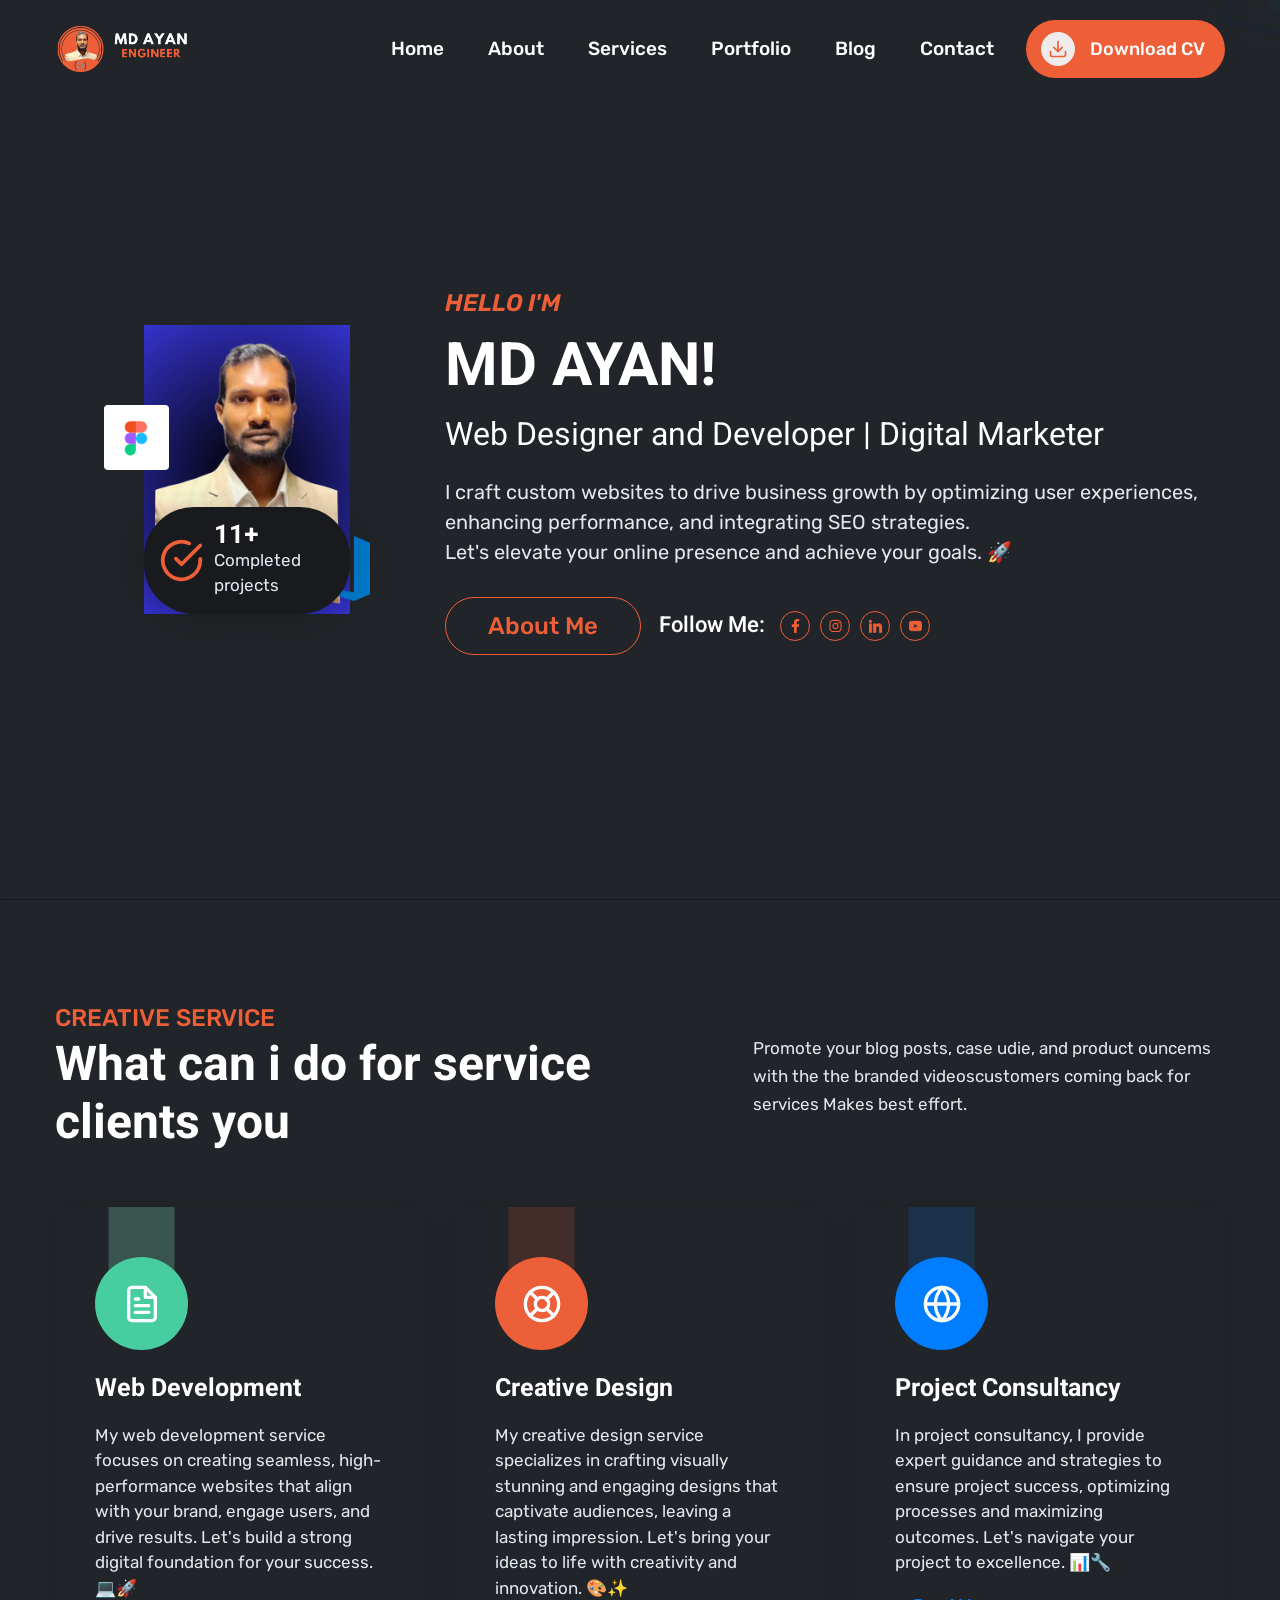
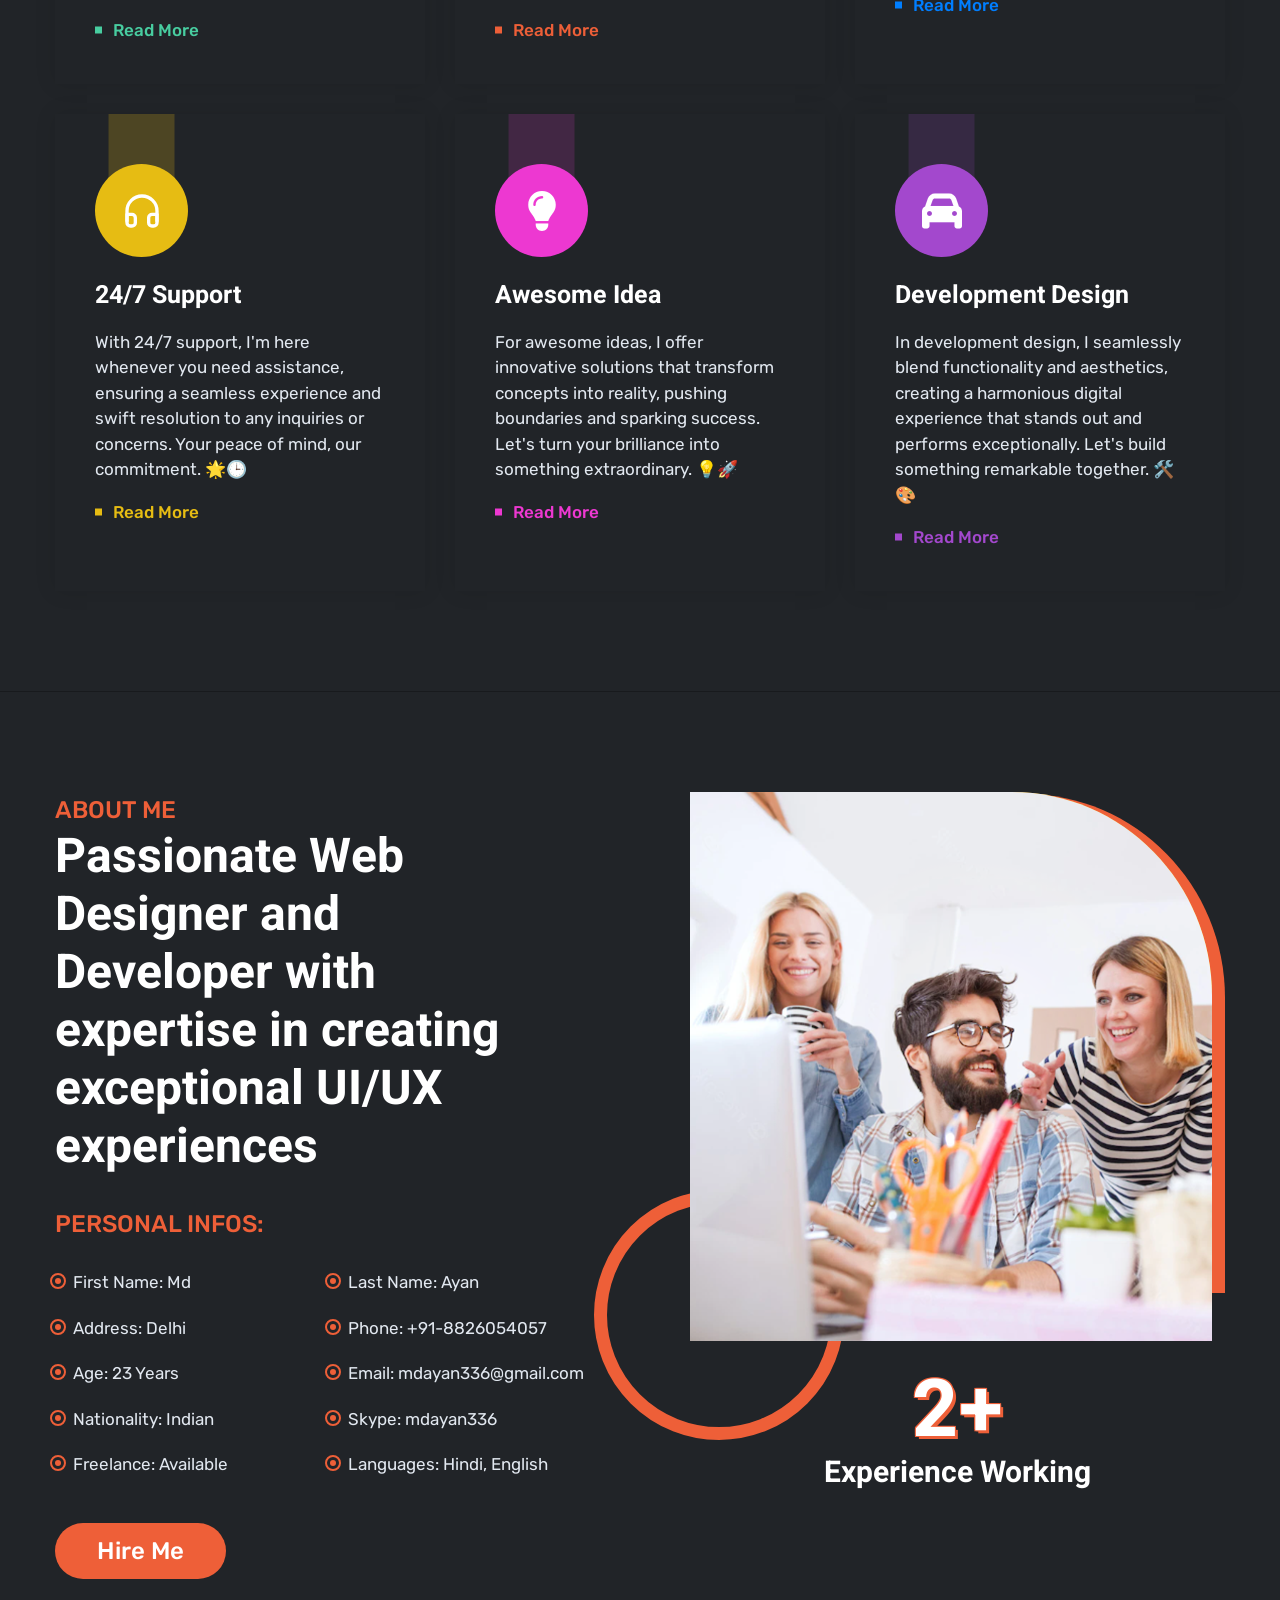
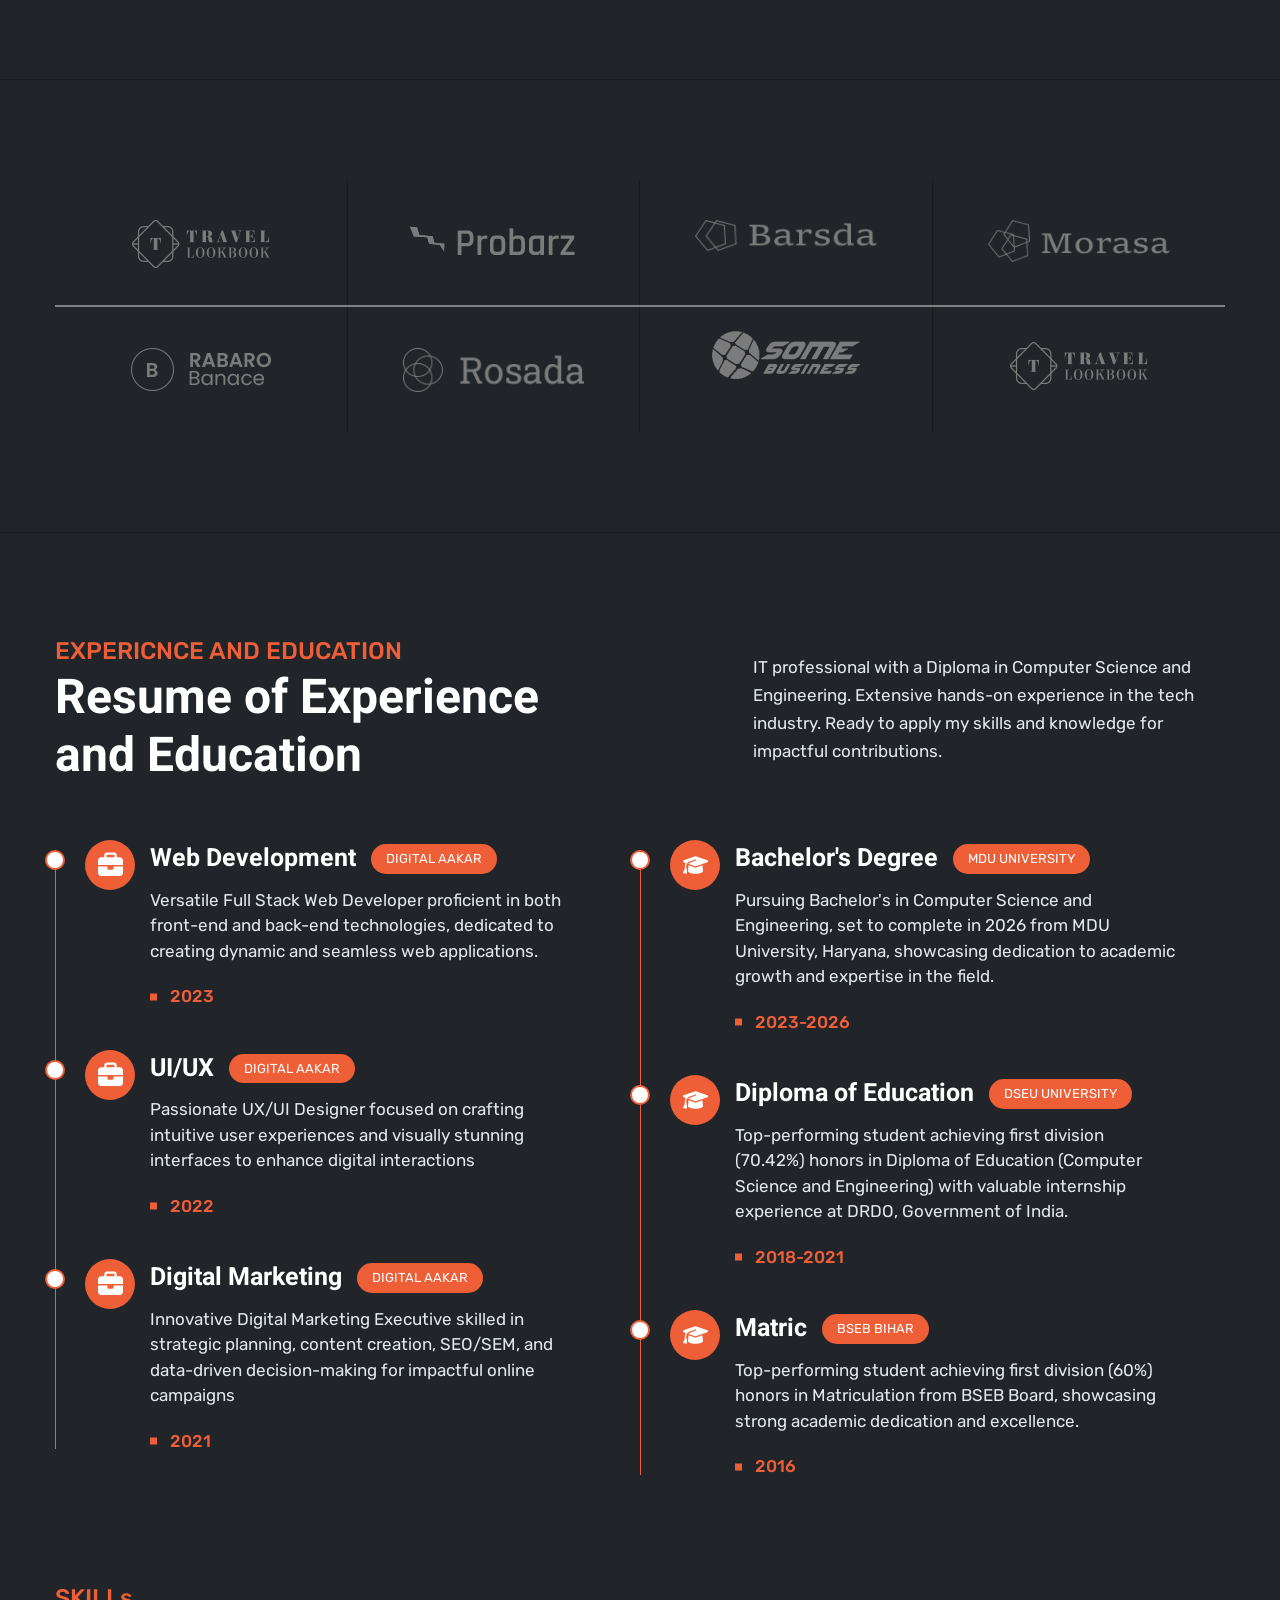
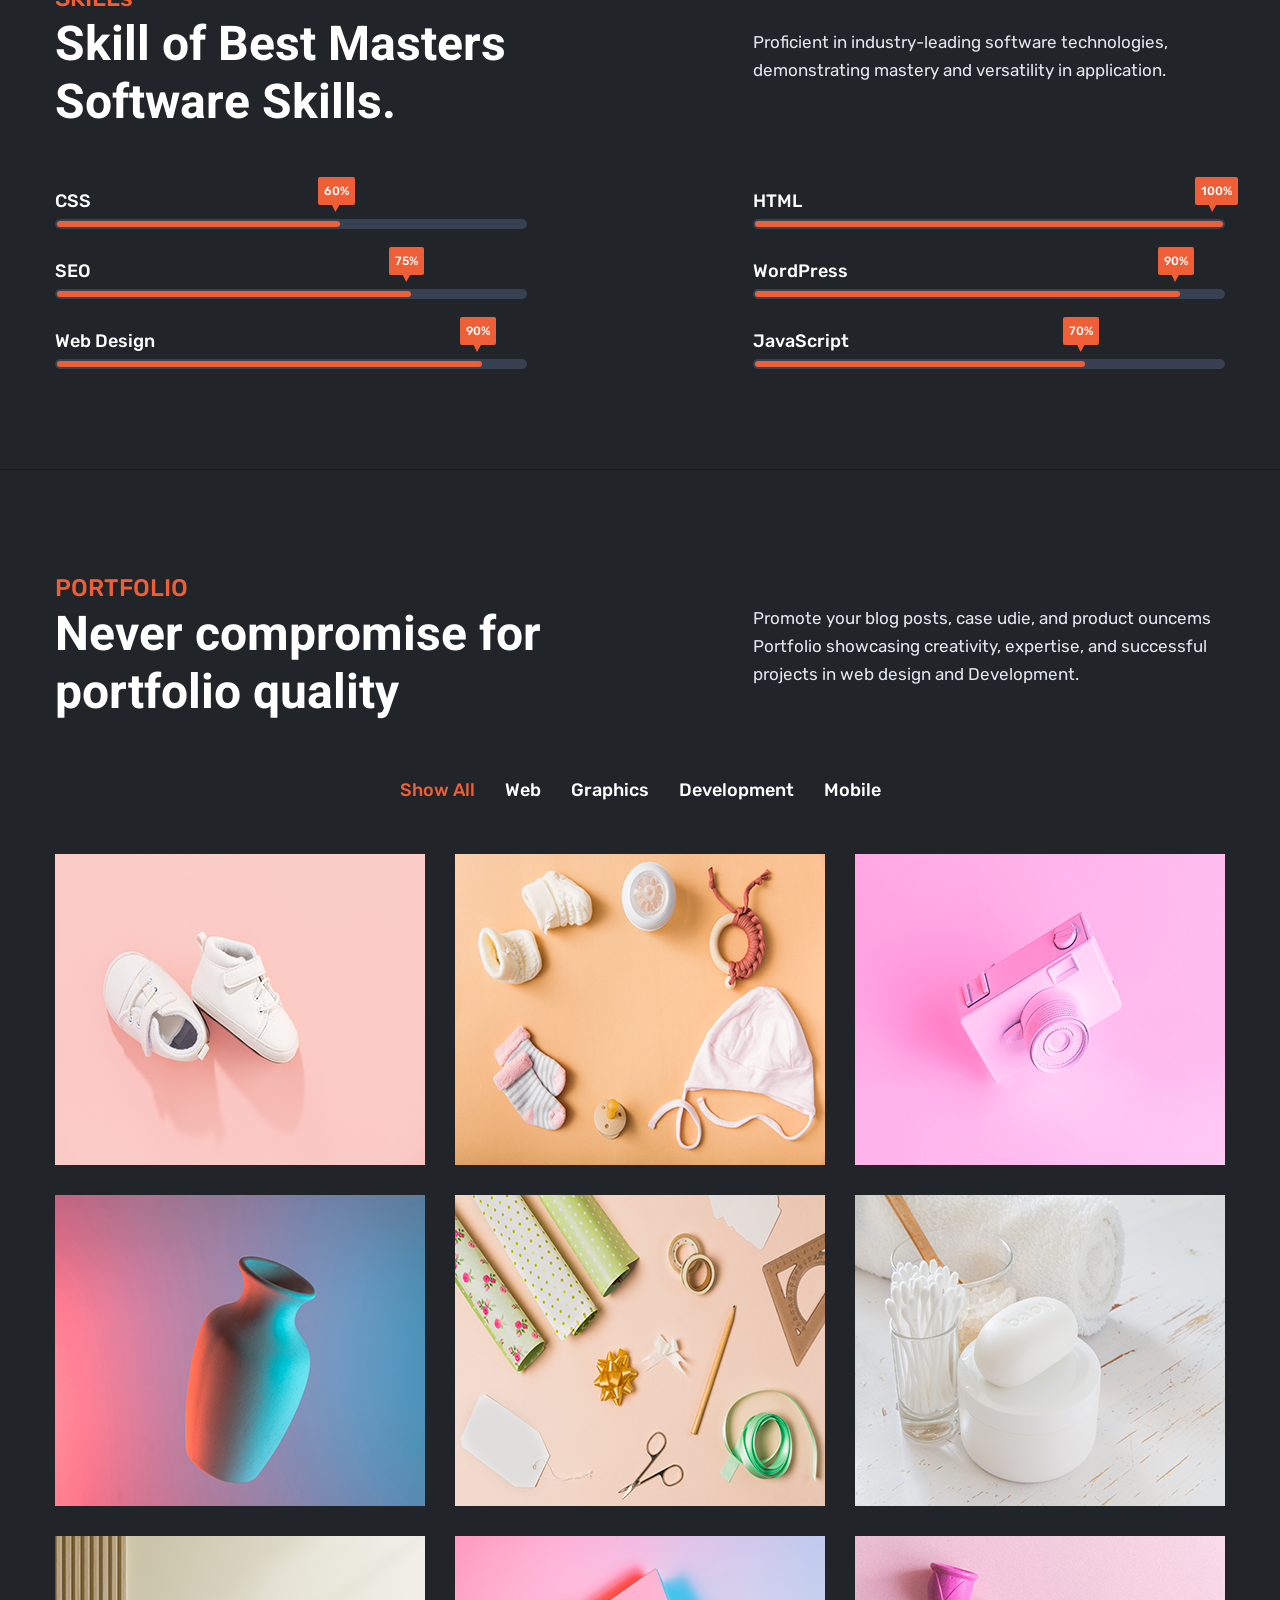
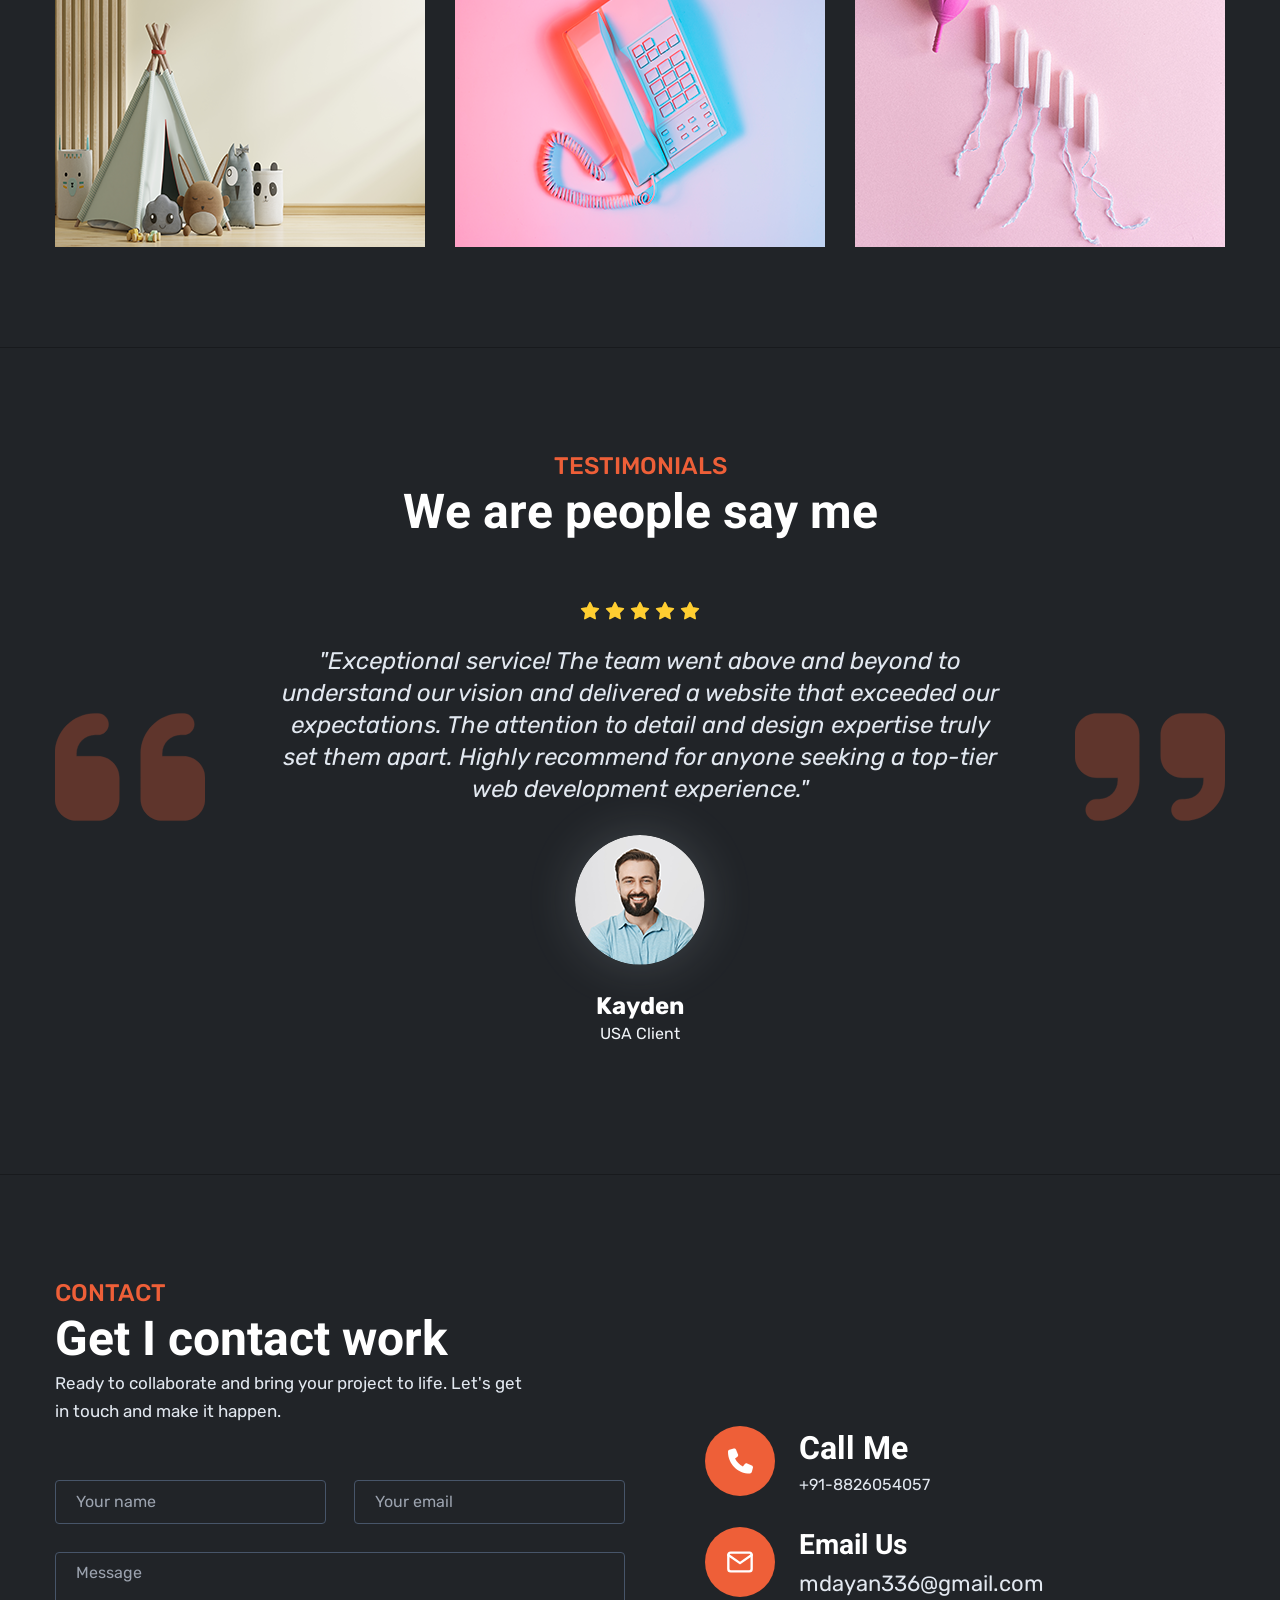
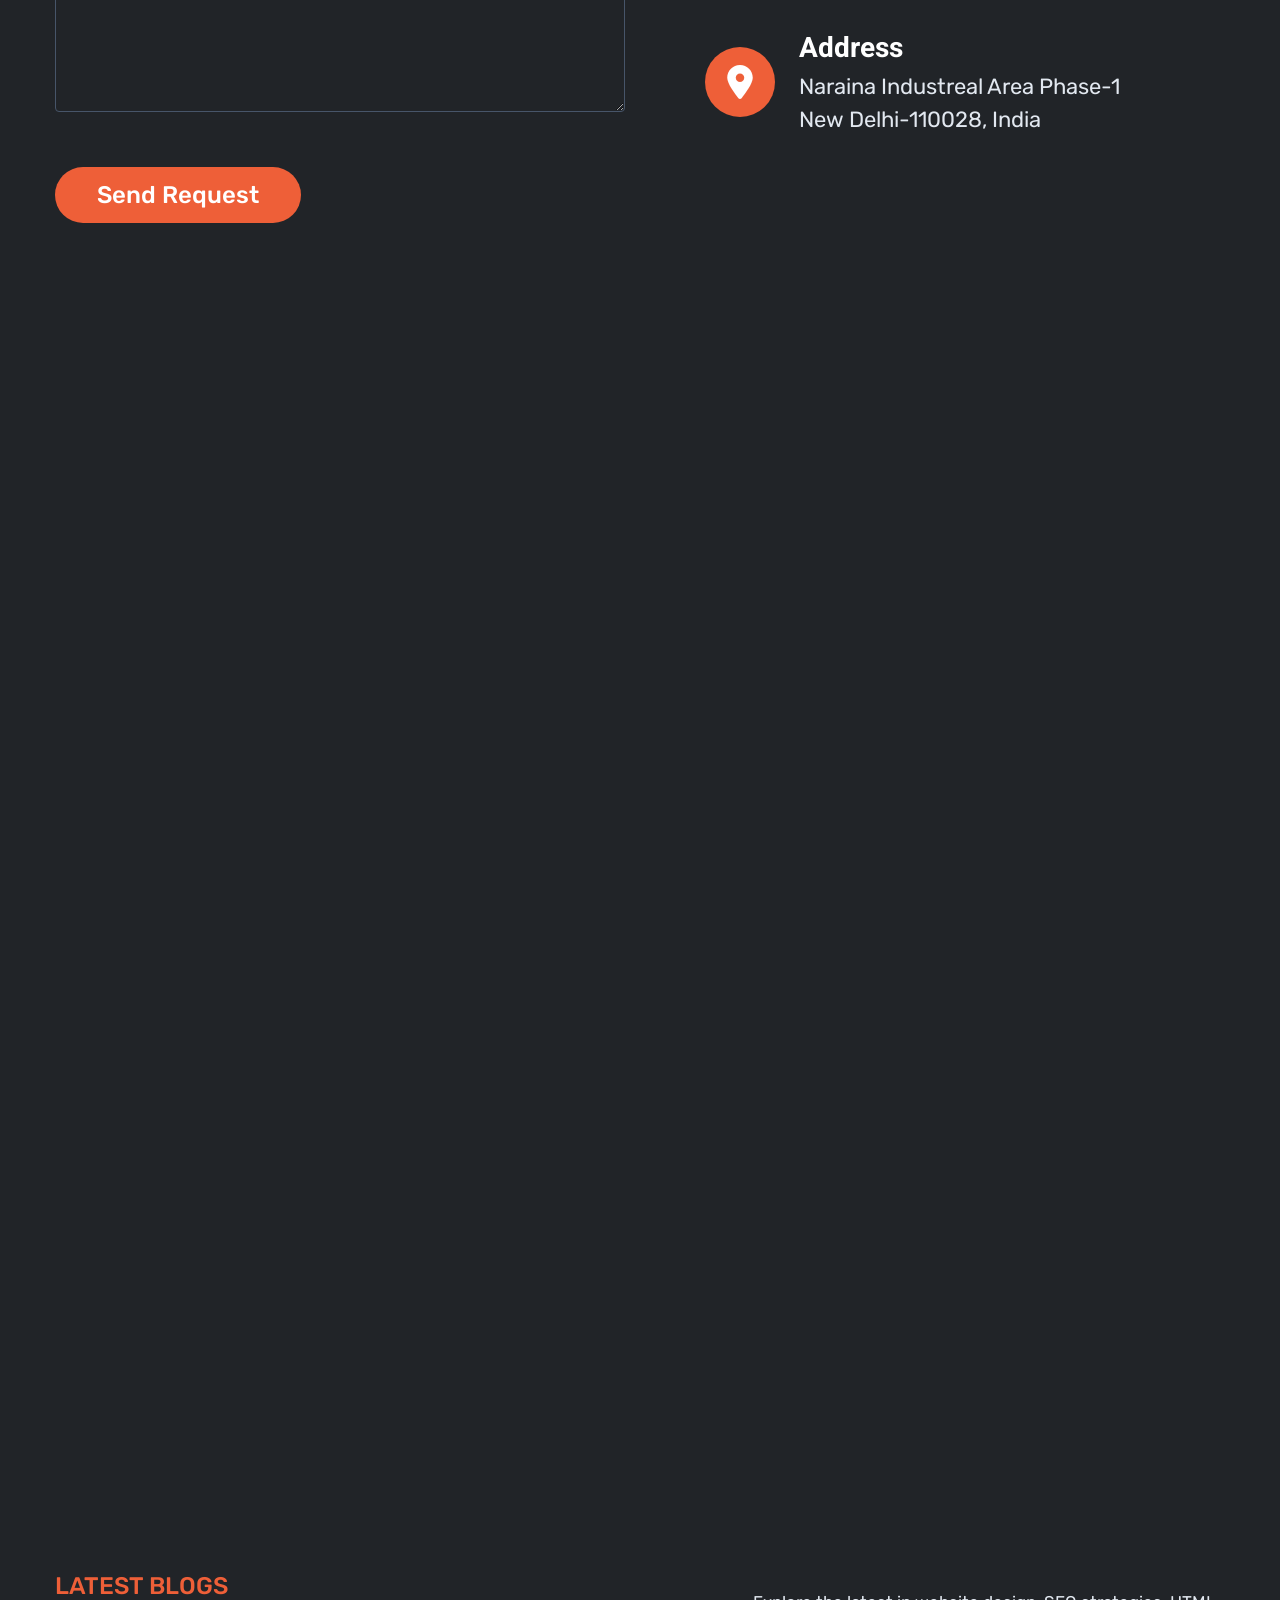
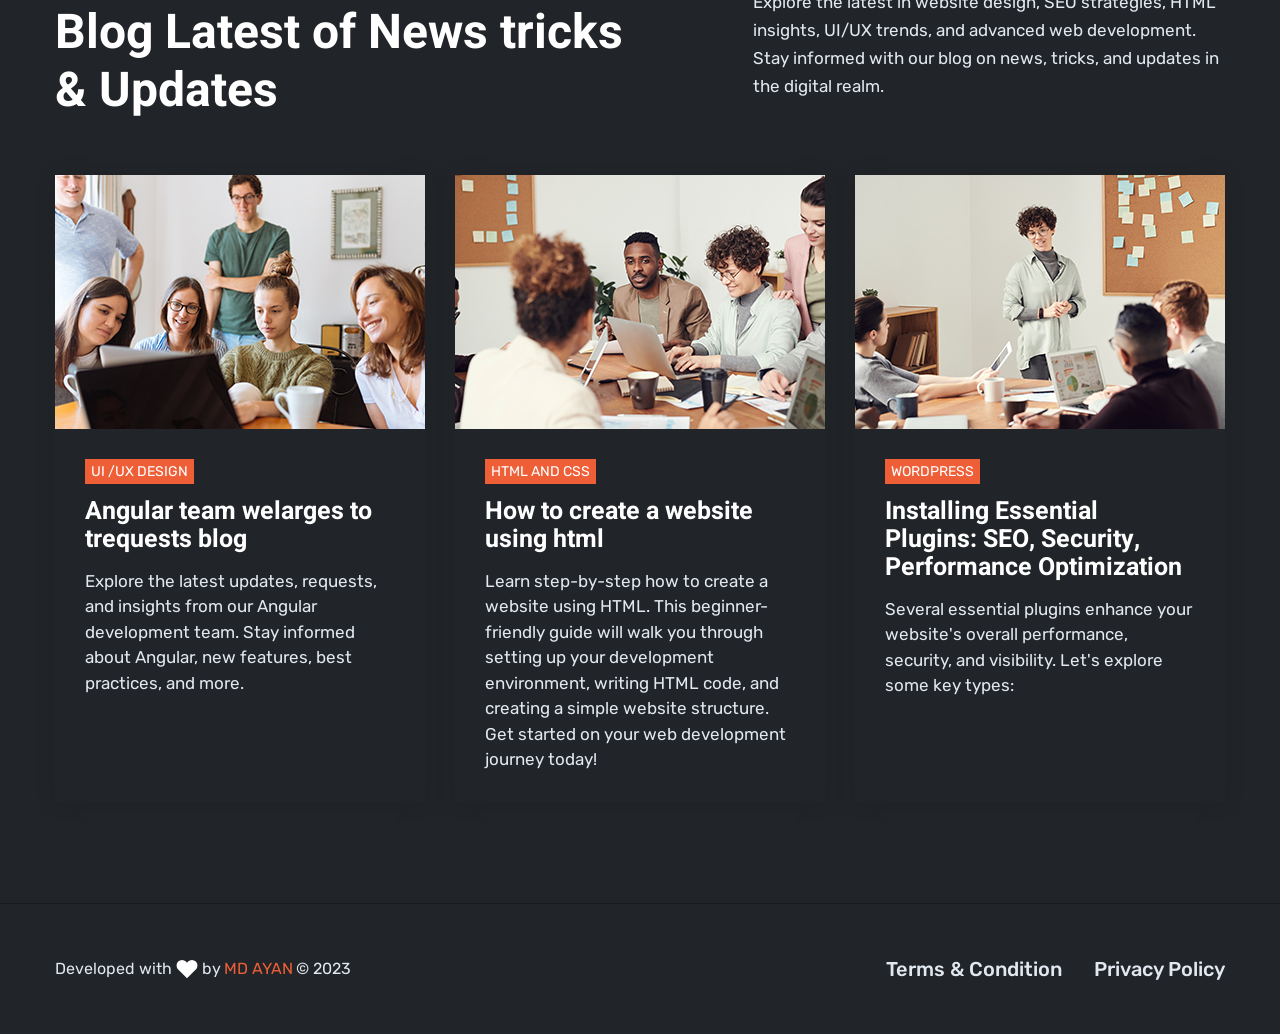
==== index.html @ ad832894 "upload" ====
<!-- This is the HTML code for the head section of a portfolio website. It includes meta tags for search engine optimization, social media sharing, and structured data markup. It also includes links to Google fonts, plugins, and Tailwind CSS. Additionally, it includes a script for toggling between light and dark mode based on user preference. -->
<!DOCTYPE html>
<html lang="en" class="dark scroll-smooth" dir="ltr">

<head>
    <meta charset="UTF-8" />
    <meta http-equiv="X-UA-Compatible" content="IE=edge" />
    <meta name="viewport" content="width=device-width, initial-scale=1.0" />
    <title>MD AYAN - Software Engineer | Digital Marketer | Google Certified | Business Growth and Development </title>
    <!-- Meta By MD AYAN -->
  <meta name="description" content="Welcome to Md Ayan's portfolio! A Software Engineer, Web Developer, and Digital Marketer dedicated to business growth. Google Certified professional with expertise in creating exceptional web experiences.">
  <meta name="keywords" content="Software Engineer, Web Developer, Digital Marketer, Business Growth, Google Certified, Web Development, SEO, Online Presence, Code, Innovation">
  <meta name="robots" content="follow, index, max-snippet:-1, max-video-preview:-1, max-image-preview:large" >
  <meta name="document-type" content="Public" >
  <meta name="document-rating" content="Safe for Kids" >
  <meta name="Expires" content="never" >
  <meta name="HandheldFriendly" content="True" >
  <meta name="YahooSeeker" content="Index,Follow" >
  <meta name="geo.region" content="IN" >
  <meta name="State" content="Delhi" >
  <meta name="City" content="New Delhi" >
  <meta name="geo.placename" content="New Delhi">
  <meta name="geo.position" content="28.6139;77.2090">
  <meta name="ICBM" content="28.6139, 77.2090">
  <meta name="author" content="MD AYAN">
  <meta name="address" content="W-53/54, S.G.C, Near PVR, Industrial Area Phase 1, Block B, Naraina Industrial Area Phase 1, Naraina, New Delhi, Delhi, 110028, India" >
  <meta property="og:locale" content="en_US" />
  <meta property="og:type" content="website" />
  <meta property="og:title" content="MD AYAN" />
  <meta property="og:url" content="https://mdayan-engineer.github.io" />
  <meta property="og:image" content="assets/images/logo-light.png" />
  <meta name="twitter:image" content="assets/images/logo-light.png" />
  <meta name="twitter:card" content="summary" />
  <meta name="twitter:title" content="MD AYAN" />
  <meta name="twitter:site" content="@MdAyan" />
  <link rel="canonical" href="https://mdayan-engineer.github.io" />

  <!-- Additional SEO by MD AYAN -->
  <meta name="googlebot" content="index, follow">
  <meta name="googlebot-news" content="index, follow">
  <meta name="googlebot-image" content="index, follow">
  <meta name="googlebot-video" content="index, follow">
  <meta name="googlebot-mobile" content="index, follow">
  <meta name="googlebot-news" content="index, follow">
  <meta name="googlebot-image" content="index, follow">
  <meta name="googlebot-video" content="index, follow">
  <meta name="googlebot-mobile" content="index, follow">
  <meta name="google-site-verification" content="XFUdqp_w7zWK8LSv0InvyXnHukpdzCoFK5tAJ8QnMAg" />
  <meta name="google-site-verification" content="R_zFr0XPUj7Ujaa0wgdeSyfChXo9TnVMQQMfPfowwTc">
  <meta name="yandex-verification" content="your-yandex-verification-code">
  <meta name="msvalidate.01" content="your-bing-verification-code">
  <meta name="p:domain_verify" content="your-pinterest-verification-code">

  <!-- Schema.org Markup (Structured Data) By MD AYAN -->
 <script type="application/ld+json">
 {
    "@context": "http://schema.org",
    "@type": "Portfolio",
    "name": "MD AYAN",
    "logo": "assets/images/logo-light.png",
    "url": "md-ayan",
    "description": "Welcome to Md Ayan's portfolio! A Software Engineer, Web Developer, and Digital Marketer dedicated to business growth. Google Certified professional with expertise in creating exceptional web experiences.",
    "address": {
    "@type": "PostalAddress",
    "streetAddress": "W-53/54, S.G.C, near PVR, Industrial Area Phase I, Block B, Naraina Industrial Area Phase 1, Naraina",
    "addressLocality": "New Delhi",
    "addressRegion": "Delhi",
    "postalCode": "110028",
    "addressCountry": "India"
   },
   "contactPoint": {
    "@type": "ContactPoint",
    "telephone": "+91-8826054057",
    "contactType": "Customer Service"
    }
  }
 </script>
 
<link rel="shortcut icon" type="image/x-icon" href="assets/images/favicon.ico">
    <!-- Google fonts -->
    <link rel="preconnect" href="https://fonts.googleapis.com/">
    <link rel="preconnect" href="https://fonts.gstatic.com/" crossorigin>
    <link href="https://fonts.googleapis.com/css2?family=Heebo:wght@300;400;500;600;700;800;900&amp;family=Rubik:ital,wght@0,400;0,500;0,600;0,700;0,800;0,900;1,300&amp;display=swap" rel="stylesheet">
    
     <!-- Plugins css -->
    <link rel="stylesheet" href="assets/css/mobilemenu.css" />
    <!-- <link rel="stylesheet" href="./assets/css/glightbox.min.css" /> -->
    <link rel="stylesheet" href="../../../../cdn.jsdelivr.net/npm/swiper%408/swiper-bundle.min.css"/>
    <!-- Tailwind css -->
    <link rel="stylesheet" href="assets/css/styles.css" />

    <script>
      // On page load or when changing themes, best to add inline in `head` to avoid FOUC
      if (localStorage.getItem("theme-color") === "dark" || (!("theme-color" in localStorage) && window.matchMedia("(prefers-color-scheme: dark)").matches)) {
        document.documentElement.classList.add("dark");
      } 
      if (localStorage.getItem("theme-color") === "light") {
        document.documentElement.classList.remove("dark");
      } 
    </script>
  </head>
  <body class="font-rubik dark:bg-dark_primary_bg">

    <!-- Preloader start -->
    <div id="preloader">
        <div class="loader--border"></div>
    </div>
    <!-- Preloader end -->

      <!-- Header area start -->
      <header class="absolute w-full left-0 top-0">
        <div class="header__sticky py-5">
          <div class="container mx-auto">
            <div class="flex justify-between items-center">
                <div class="logo">
                    <a href="index.html">
                      <img class="hidden dark:block" src="assets/images/logo-light.png" alt="md-ayan-logo">
                      <img class="dark:hidden" src="assets/images/logo.png" alt="">
                    </a>
                </div>
                <div class="flex items-center md:hidden">
                  <nav >
                      <ul class="flex items-center">
                          <li>
                            <a href="#home" class="text-[17px] xl:text-[19px] text-primary dark:text-white font-medium hover:text-accent1 dark:hover:text-accent1 transition duration-300 relative after:absolute after:content-[''] after:h-[2px] after:w-0 after:bottom-[3px] ltr:after:left-0 rtl:after:right-0 after:transition-[.5s] after:bg-accent1 py-[8px] hover:after:w-full">Home</a>
                          </li>
                          <li>
                            <a href="#about" class="text-[17px] xl:text-[19px] text-primary dark:text-white font-medium hover:text-accent1 dark:hover:text-accent1 transition duration-300 ltr:ml-[26px] ltr:xl:ml-[44px] rtl:mr-[26px] rtl:xl:mr-[44px] relative after:absolute after:content-[''] after:h-[2px] after:w-0 after:bottom-[3px] ltr:after:left-0 rtl:after:right-0 after:transition-[.5s] after:bg-accent1 py-[8px] hover:after:w-full">About</a>
                          </li>
                          </li>
                          <li>
                            <a href="#services" class="text-[17px] xl:text-[19px] text-primary dark:text-white font-medium hover:text-accent1 dark:hover:text-accent1 transition duration-300 ltr:ml-[26px] ltr:xl:ml-[44px] rtl:mr-[26px] rtl:xl:mr-[44px] relative after:absolute after:content-[''] after:h-[2px] after:w-0 after:bottom-[3px] ltr:after:left-0 rtl:after:right-0 after:transition-[.5s] after:bg-accent1 py-[8px] hover:after:w-full">Services</a>
                          </li>
                          <li>
                            <a href="#portfolio" class="text-[17px] xl:text-[19px] text-primary dark:text-white font-medium hover:text-accent1 dark:hover:text-accent1 transition duration-300 ltr:ml-[26px] ltr:xl:ml-[44px] rtl:mr-[26px] rtl:xl:mr-[44px] relative after:absolute after:content-[''] after:h-[2px] after:w-0 after:bottom-[3px] ltr:after:left-0 rtl:after:right-0 after:transition-[.5s] after:bg-accent1 py-[8px] hover:after:w-full">Portfolio</a>
                          </li>
                          <li>
                            <a href="#blog" class="text-[17px] xl:text-[19px] text-primary dark:text-white font-medium hover:text-accent1 dark:hover:text-accent1 transition duration-300 ltr:ml-[26px] ltr:xl:ml-[44px] rtl:mr-[26px] rtl:xl:mr-[44px] relative after:absolute after:content-[''] after:h-[2px] after:w-0 after:bottom-[3px] ltr:after:left-0 rtl:after:right-0 after:transition-[.5s] after:bg-accent1 py-[8px] hover:after:w-full">Blog</a>
                          </li>
                          <li><a href="#contact" class="text-[17px] xl:text-[19px] text-primary dark:text-white font-medium hover:text-accent1 dark:hover:text-accent1 transition duration-300 ltr:ml-[26px] ltr:xl:ml-[44px] rtl:mr-[26px] rtl:xl:mr-[44px] relative after:absolute after:content-[''] after:h-[2px] after:w-0 after:bottom-[3px] ltr:after:left-0 rtl:after:right-0 after:transition-[.5s] after:bg-accent1 py-[8px] hover:after:w-full">Contact</a></li>
                      </ul> 
                  </nav>
                  <button class="flex bg-accent1 lg:px-[15px] px-[12px] xl:py-[12px] py-[10px] rounded-[2rem] text-[16px] xl:text-[18px] font-medium text-white items-center ltr:ml-[32px] rtl:mr-[32px] transition duration-300 relative after:absolute :after:content-[''] after:bg-primary after:h-full after:w-full after:bottom-0 after:left-0 after:rounded-[2rem] after:trasition after:duration-300 after:opacity-0 hover:after:opacity-[1]">
                    <span class="icon bg-[#EFEBEB] text-accent1 w-[34px] h-[34px] rounded-full flex items-center justify-center ltr:xl:mr-[15px] ltr:mr-[10px] rtl:xl:ml-[15px] rtl:ml-[10px] relative z-[8] flex-shrink-0">
                      <svg xmlns="http://www.w3.org/2000/svg" width="20" height="20" viewBox="0 0 24 24" fill="none" stroke="currentColor" stroke-width="2" stroke-linecap="round" stroke-linejoin="round" class="feather feather-download"><path d="M21 15v4a2 2 0 0 1-2 2H5a2 2 0 0 1-2-2v-4"></path><polyline points="7 10 12 15 17 10"></polyline><line x1="12" y1="15" x2="12" y2="3"></line></svg>
                    </span>
                    <span class="ltr:xl:pr-[5px] ltr:lg:pr-[5px] rtl:xl:pl-[5px] rtl:lg:pl-[5px] relative z-[8] flex-shrink-0"> Download CV</span>
                  </button>
                </div>
                <div class="lg:hidden">
                  <button class="offcanvas__header--menu__open--btn text-primary dark:text-white " data-offcanvas>
                    <svg xmlns="http://www.w3.org/2000/svg" width="28" height="28" viewBox="0 0 24 24" fill="none" stroke="currentColor" stroke-width="2" stroke-linecap="round" stroke-linejoin="round" class="feather feather-menu"><line x1="3" y1="12" x2="21" y2="12"></line><line x1="3" y1="6" x2="21" y2="6"></line><line x1="3" y1="18" x2="21" y2="18"></line></svg>
                  </button>
                </div>
            </div>
        </div>
         <!-- Start Offcanvas header menu -->
        <div class="offcanvas__header lg:hidden dark:bg-gray-800">
          <div class="offcanvas__inner">
              <div class="offcanvas__logo">
                  <a class="offcanvas__logo_link" href="index.html">
                      <img class="dark:hidden" src="assets/images/logo.png" alt="Grocee Logo" width="158" height="36">
                      <img class="hidden dark:block" src="assets/images/logo-light.png" alt="Grocee Logo" width="158" height="36">
                  </a>
                  <button class="offcanvas__close--btn dark:text-white" data-offcanvas>close</button>
              </div>
              <nav class="offcanvas__menu">
                  <ul class="offcanvas__menu_ul">
                      <li class="offcanvas__menu_li"><a class="offcanvas__menu_item dark:text-white" href="#home">Home</a></li>
                      <li class="offcanvas__menu_li"><a class="offcanvas__menu_item dark:text-white" href="#about">About</a></li>
                      <li class="offcanvas__menu_li"><a class="offcanvas__menu_item dark:text-white" href="#services">Services</a></li>
                      <li class="offcanvas__menu_li"><a class="offcanvas__menu_item dark:text-white" href="#portfolio">Portfolio</a></li>
                      <li class="offcanvas__menu_li"><a class="offcanvas__menu_item dark:text-white" href="#blog">Blog</a></li>
                      <li class="offcanvas__menu_li"><a class="offcanvas__menu_item dark:text-white" href="#contact">Contact</a></li>
                  </ul>
                  <button class="flex mx-auto bg-accent1 lg:px-[15px] px-[12px] xl:py-[12px] py-[10px] rounded-[2rem] text-[16px] xl:text-[18px] font-medium text-white items-center transition duration-300 relative after:absolute :after:content-[''] after:bg-primary after:h-full after:w-full after:bottom-0 after:left-0 after:rounded-[2rem] after:trasition after:duration-300 after:opacity-0 hover:after:opacity-[1] mt-[30px]">
                    <span class="icon bg-[#EFEBEB] text-accent1 w-[34px] h-[34px] rounded-full flex items-center justify-center ltr:xl:mr-[15px] ltr:mr-[10px] rtl:xl:ml-[15px] rtl:ml-[10px] relative z-[8] flex-shrink-0">
                      <svg xmlns="http://www.w3.org/2000/svg" width="20" height="20" viewBox="0 0 24 24" fill="none" stroke="currentColor" stroke-width="2" stroke-linecap="round" stroke-linejoin="round" class="feather feather-download"><path d="M21 15v4a2 2 0 0 1-2 2H5a2 2 0 0 1-2-2v-4"></path><polyline points="7 10 12 15 17 10"></polyline><line x1="12" y1="15" x2="12" y2="3"></line></svg>
                    </span>
                    <span class="ltr:xl:pr-[5px] ltr:lg:pr-[5px] rtl:xl:pl-[5px] rtl:lg:pl-[5px] relative z-[8] flex-shrink-0">Download CV</span>
                  </button>
              </nav>
              
          </div>
        </div>
        <!-- End Offcanvas header menu -->
        </div>
        

      </header>
      <!-- Header area end -->

      <!-- Main wrapper start -->
      <main>
        <!-- Hero section start -->
        <section class="bg-cover bg-no-repeat bg-center sm:h-full only-md:h-screen lg:min-h-screen flex justify-center items-center overflow-hidden bg-[url('../images/hero-bg-img.png')] bg-[#DAEEF1] dark:bg-[url('../images/hero-bg-img-dark.png')] dark:bg-dark_primary_bg dark:border-b dark:border-dark_accent1" id="home">
            <div class="container mx-auto flex sm:flex-col items-center justify-center lg:mt-[40px] only-md:mt-[40px] sm:pt-[100px] sm:pb-[70px]">
                <div class="lg:max-w-[40%] sm:max-w-[60%] xs:max-w-[85%] only-md:max-w-[40%] flex justify-end">
                  <div class="relative only-xl:max-w-[70%]">
                      <img class="hidden dark:block" src="assets/images/hero-man-dark.png" alt="">
                      <img class="dark:hidden" src="assets/images/hero-man.png" alt="">
                      <span class="absolute top-[100px] lg:top-[210px] right-[-20px] only-md:right-[-10px] only-xl:max-w-[65px] lg:max-w-[80px] xl:max-w-[105px] sm:max-w-[50px] only-md:max-w-[70px] animateUpDown"><img src="assets/images/photoshop-logo.png" alt=""></span>
                      <span class="absolute top-[80px] left-[-40px] md:left-[-10px] only-xl:max-w-[65px] lg:max-w-[80px] xl:max-w-[105px] sm:max-w-[50px] only-md:max-w-[70px] animateUpDown"><img src="assets/images/figma.png" alt=""></span>

                      <div class="flex items-center absolute bottom-0 right-0 bg-white dark:bg-dark_accent1 rounded-[50px] px-[15px] py-[15px] shadow-[0_0_50px_0_rgba(196,206,213,0.2)] dark:shadow-[0_0_50px_0_rgba(0,0,0,0.2)]"> 
                        <div class="text-accent1 w-[45px]">
                            <svg xmlns="http://www.w3.org/2000/svg" width="45" height="45" viewBox="0 0 24 24" fill="none" stroke="currentColor" stroke-width="2" stroke-linecap="round" stroke-linejoin="round" class="feather feather-check-circle"><path d="M22 11.08V12a10 10 0 1 1-5.93-9.14"></path><polyline points="22 4 12 14.01 9 11.01"></polyline></svg>
                        </div>
                        <div class="pl-[10px] pr-[15px]">
                            <span class="block text-[20px] lg:text-[26px] font-bold text-primary dark:text-white font-heebo leading-[1]">11+</span>
                            <span class="block text-paragraph dark:text-slate-200 text-[17px]">Completed projects</span>
                        </div>
                      </div>

                   </div>
                </div>
                <div class="ltr:xl:pl-[95px] ltr:lg:pl-[50px] ltr:only-md:pl-[40px] rtl:xl:pr-[95px] rtl:lg:pr-[50px] rtl:only-md:pr-[40px] flex-grow sm:mt-[30px] sm:text-center">
                  <span class="text-accent1 text-[24px] font-semibold italic pb-[5px]">HELLO  I'M</span>
                  <h2 class="lg:text-[60px] only-md:text-[40px] sm:text-[28px] font-bold font-heebo text-heading dark:text-white">MD AYAN!</h2>
                  <h3 class="font-heebo font-normal text-primary dark:text-white">Web Designer and Developer | Digital Marketer </h3>
                  <p class="lg:text-[20px] md:text-[16px] text-paragraph dark:text-slate-200 lg:mt-[18px] md:mt-[15px]">I craft custom websites to drive business growth by optimizing user experiences, enhancing performance, and integrating SEO strategies. <br> Let's elevate your online presence and achieve your goals. 🚀</p>
                   <div class="flex items-center gap-[18px] flex-wrap mt-[30px] sm:justify-center">
                      <a href="#about" class="btn outline-btn text-accent1 shrink-0">About Me</a>
                      <div class="flex items-center flex-wrap gap-[15px] sm:justify-center">
                        <span class="font-heebo lg:text-[22px] md:text-[18px] font-semibold shrink-0 text-primary dark:text-white">Follow Me: </span>
                        <div class="flex items-center">
                          <a href="https://www.facebook.com/profile.php?id=100031516328489&mibextid=ZbWKwL" target="_blank" class="w-[30px] h-[30px] flex items-center justify-center text-accent1 border border-accent1 transition duration-300 hover:bg-accent1 hover:text-white rounded-full">
                            <svg  fill="currentColor" stroke="currentColor" width="13" height="14" xmlns="http://www.w3.org/2000/svg" viewBox="0 0 320 512"><path d="M279.14 288l14.22-92.66h-88.91v-60.13c0-25.35 12.42-50.06 52.24-50.06h40.42V6.26S260.43 0 225.36 0c-73.22 0-121.08 44.38-121.08 124.72v70.62H22.89V288h81.39v224h100.17V288z"/></svg>
                          </a>
                          <a href="https://www.instagram.com/mdayan.engineer/" target="_blank" class="w-[30px] h-[30px] flex items-center justify-center text-accent1 border border-accent1 transition duration-300 hover:bg-accent1 hover:text-white rounded-full ltr:ml-[10px] rtl:mr-[10px]">                            
                            <svg fill="currentColor" stroke="currentColor" width="13" height="14" xmlns="http://www.w3.org/2000/svg" viewBox="0 0 448 512"><path d="M224.1 141c-63.6 0-114.9 51.3-114.9 114.9s51.3 114.9 114.9 114.9S339 319.5 339 255.9 287.7 141 224.1 141zm0 189.6c-41.1 0-74.7-33.5-74.7-74.7s33.5-74.7 74.7-74.7 74.7 33.5 74.7 74.7-33.6 74.7-74.7 74.7zm146.4-194.3c0 14.9-12 26.8-26.8 26.8-14.9 0-26.8-12-26.8-26.8s12-26.8 26.8-26.8 26.8 12 26.8 26.8zm76.1 27.2c-1.7-35.9-9.9-67.7-36.2-93.9-26.2-26.2-58-34.4-93.9-36.2-37-2.1-147.9-2.1-184.9 0-35.8 1.7-67.6 9.9-93.9 36.1s-34.4 58-36.2 93.9c-2.1 37-2.1 147.9 0 184.9 1.7 35.9 9.9 67.7 36.2 93.9s58 34.4 93.9 36.2c37 2.1 147.9 2.1 184.9 0 35.9-1.7 67.7-9.9 93.9-36.2 26.2-26.2 34.4-58 36.2-93.9 2.1-37 2.1-147.8 0-184.8zM398.8 388c-7.8 19.6-22.9 34.7-42.6 42.6-29.5 11.7-99.5 9-132.1 9s-102.7 2.6-132.1-9c-19.6-7.8-34.7-22.9-42.6-42.6-11.7-29.5-9-99.5-9-132.1s-2.6-102.7 9-132.1c7.8-19.6 22.9-34.7 42.6-42.6 29.5-11.7 99.5-9 132.1-9s102.7-2.6 132.1 9c19.6 7.8 34.7 22.9 42.6 42.6 11.7 29.5 9 99.5 9 132.1s2.7 102.7-9 132.1z"/></svg>
                          </a>
                          <a href="https://www.linkedin.com/in/md-ayan/" target="_blank" class="w-[30px] h-[30px] flex items-center justify-center text-accent1 border border-accent1 transition duration-300 hover:bg-accent1 hover:text-white rounded-full ltr:ml-[10px] rtl:mr-[10px]">                            
                            <svg fill="currentColor" stroke="currentColor" width="13" height="14" xmlns="http://www.w3.org/2000/svg" viewBox="0 0 24 24"><path d="M4.98 3.5c0 1.381-1.11 2.5-2.48 2.5s-2.48-1.119-2.48-2.5c0-1.38 1.11-2.5 2.48-2.5s2.48 1.12 2.48 2.5zm.02 4.5h-5v16h5v-16zm7.982 0h-4.968v16h4.969v-8.399c0-4.67 6.029-5.052 6.029 0v8.399h4.988v-10.131c0-7.88-8.922-7.593-11.018-3.714v-2.155z"/></svg>
                          </a>
                          <a href="https://www.youtube.com/channel/UCFM3ZGcGMlEckd7gxrItS9g" target="_blank" class="w-[30px] h-[30px] flex items-center justify-center text-accent1 border border-accent1 transition duration-300 hover:bg-accent1 hover:text-white rounded-full ltr:ml-[10px] rtl:mr-[10px]">                            
                            <svg fill="currentColor" stroke="currentColor" width="13" height="14" xmlns="http://www.w3.org/2000/svg" viewBox="0 0 24 24"><path d="M19.615 3.184c-3.604-.246-11.631-.245-15.23 0-3.897.266-4.356 2.62-4.385 8.816.029 6.185.484 8.549 4.385 8.816 3.6.245 11.626.246 15.23 0 3.897-.266 4.356-2.62 4.385-8.816-.029-6.185-.484-8.549-4.385-8.816zm-10.615 12.816v-8l8 3.993-8 4.007z"/></svg>
                          </a>
                          
                        </div>
                      </div>
                   </div>
                </div>
            </div>
        </section>
        <!-- Hero section end -->
        
        <!-- Services section start -->
        <section class="lg:py-[100px] md:py-[70px]" id="services">
            <div class="container mx-auto">
              <!-- Section title start -->
               <div class="flex justify-between items-center gap-[20px] lg:gap-[30px] mb-[55px] md:flex-wrap md:text-center">
                    <div class="max-w-full lg:max-w-[580px]  w-full">
                      <span class="text-accent1 text-[20px] lg:text-[24px] font-medium mb-[10px] lg:mb-[5px]">CREATIVE SERVICE</span>
                      <h2 class="text:[28px] lg:text-[48px] font-bold font-heebo leading-[36x] lg:leading-[58px] text-[#000248] dark:text-white">What can i do for service clients you</h2>
                    </div>
                    <div class="md:grow">
                      <p class="text-[#636363] text-[17px] leading-[28px] lg:max-w-[472px] w-full dark:text-slate-200">Promote your blog posts, case udie, and product ouncems
                        with the the branded videoscustomers coming back for
                        services Makes best effort.</p>
                    </div>
               </div>
              <!-- Section title end -->

              <!-- Services list start -->
              <div class="grid gap-[30px] lg:grid-cols-3 grid-cols-1 only-md:grid-cols-2">

                    <!-- Single service start -->
                    <div class="shadow-[0_0_50px_0_rgba(196,206,213,0.2)] hover:shadow-[0_0_150px_0_rgba(196,206,213,0.7)]  dark:shadow-[0_0_20px_0_rgba(0,0,0,0.1)] dark:hover:shadow-[0_0_50px_0_rgba(0,0,0,0.2)] hover:translate-y-[-10px] transition duration-500">
                        <div class="overflow-hidden px-[30px] xl:px-[40px] lg:pt-[50px] md:pt-[40px] pb-[40px] ">
                          <span class="bg-[#48CDA0] text-white w-[70px] h-[70px] lg:w-[93px] lg:h-[93px] flex items-center justify-center rounded-full service-shape before:bg-[#79DAB9] before:opacity-[0.26]">
                            <svg xmlns="http://www.w3.org/2000/svg" width="40" height="40" viewBox="0 0 24 24" fill="none" stroke="currentColor" stroke-width="2" stroke-linecap="round" stroke-linejoin="round" class="feather feather-file-text"><path d="M14 2H6a2 2 0 0 0-2 2v16a2 2 0 0 0 2 2h12a2 2 0 0 0 2-2V8z"></path><polyline points="14 2 14 8 20 8"></polyline><line x1="16" y1="13" x2="8" y2="13"></line><line x1="16" y1="17" x2="8" y2="17"></line><polyline points="10 9 9 9 8 9"></polyline></svg>
                          
                          </span>
                          <h3 class="text-primary dark:text-white text-[20px] xl:text-[25px] font-bold font-heebo mt-[20px] mb-[15px]">Web Development</h3>
                          <p class="text-[17px] text-[#636363] dark:text-slate-200">My web development service focuses on creating seamless, high-performance websites that align with your brand, engage users, and drive results. Let's build a strong digital foundation for your success. 💻🚀</p>
                          <a href="#" class="link-button text-[#48CDA0] before:bg-[#48CDA0] mt-[15px] hover:text-[#333] dark:hover:text-white">Read More</a>
                        </div>
                    </div>
                    <!-- Single service end -->
                    
                    <!-- Single service start -->
                    <div class="shadow-[0_0_50px_0_rgba(196,206,213,0.2)] hover:shadow-[0_0_150px_0_rgba(196,206,213,0.7)]  dark:shadow-[0_0_20px_0_rgba(0,0,0,0.1)] dark:hover:shadow-[0_0_50px_0_rgba(0,0,0,0.2)] hover:translate-y-[-10px] transition duration-500">
                        <div class="overflow-hidden px-[30px] xl:px-[40px] lg:pt-[50px] md:pt-[40px] pb-[40px] ">
                          <span class="bg-[#ED5F38] text-white w-[70px] h-[70px] lg:w-[93px] lg:h-[93px] flex items-center justify-center rounded-full service-shape before:bg-[#ED5F38] before:opacity-[0.16]">
                            <svg xmlns="http://www.w3.org/2000/svg" width="40" height="40" viewBox="0 0 24 24" fill="none" stroke="currentColor" stroke-width="2" stroke-linecap="round" stroke-linejoin="round" class="feather feather-life-buoy"><circle cx="12" cy="12" r="10"></circle><circle cx="12" cy="12" r="4"></circle><line x1="4.93" y1="4.93" x2="9.17" y2="9.17"></line><line x1="14.83" y1="14.83" x2="19.07" y2="19.07"></line><line x1="14.83" y1="9.17" x2="19.07" y2="4.93"></line><line x1="14.83" y1="9.17" x2="18.36" y2="5.64"></line><line x1="4.93" y1="19.07" x2="9.17" y2="14.83"></line></svg>
                            
                          </span>
                          <h3 class="text-primary dark:text-white text-[20px] xl:text-[25px] font-bold font-heebo mt-[20px] mb-[15px]">Creative Design</h3>
                          <p class="text-[17px] text-[#636363] dark:text-slate-200">My creative design service specializes in crafting visually stunning and engaging designs that captivate audiences, leaving a lasting impression. Let's bring your ideas to life with creativity and innovation. 🎨✨</p>
                          <a href="#" class="link-button text-[#ED5F38] before:bg-[#ED5F38] mt-[15px] hover:text-[#333] dark:hover:text-white">Read More</a>
                        </div>
                    </div>
                    <!-- Single service end -->

                    <!-- Single service start -->
                    <div class="shadow-[0_0_50px_0_rgba(196,206,213,0.2)] hover:shadow-[0_0_150px_0_rgba(196,206,213,0.7)]  dark:shadow-[0_0_20px_0_rgba(0,0,0,0.1)] dark:hover:shadow-[0_0_50px_0_rgba(0,0,0,0.2)] hover:translate-y-[-10px] transition duration-500">
                        <div class="overflow-hidden px-[30px] xl:px-[40px] lg:pt-[50px] md:pt-[40px] pb-[40px] ">
                          <span class="bg-[#007EFF] text-white w-[70px] h-[70px] lg:w-[93px] lg:h-[93px] flex items-center justify-center rounded-full service-shape before:bg-[#007EFF] before:opacity-[0.16]">
                            <svg xmlns="http://www.w3.org/2000/svg" width="40" height="40" viewBox="0 0 24 24" fill="none" stroke="currentColor" stroke-width="2" stroke-linecap="round" stroke-linejoin="round" class="feather feather-globe"><circle cx="12" cy="12" r="10"></circle><line x1="2" y1="12" x2="22" y2="12"></line><path d="M12 2a15.3 15.3 0 0 1 4 10 15.3 15.3 0 0 1-4 10 15.3 15.3 0 0 1-4-10 15.3 15.3 0 0 1 4-10z"></path></svg>
                          </span>
                          <h3 class="text-primary dark:text-white text-[20px] xl:text-[25px] font-bold font-heebo mt-[20px] mb-[15px]">Project Consultancy</h3>
                          <p class="text-[17px] text-[#636363] dark:text-slate-200">In project consultancy, I provide expert guidance and strategies to ensure project success, optimizing processes and maximizing outcomes. Let's navigate your project to excellence. 📊🔧</p>
                          <a href="#" class="link-button text-[#007EFF] before:bg-[#007EFF] mt-[15px] hover:text-[#333] dark:hover:text-white">Read More</a>
                        </div>
                    </div>
                    <!-- Single service end -->


                    <!-- Single service start -->
                    <div class="shadow-[0_0_50px_0_rgba(196,206,213,0.2)] hover:shadow-[0_0_150px_0_rgba(196,206,213,0.7)]  dark:shadow-[0_0_20px_0_rgba(0,0,0,0.1)] dark:hover:shadow-[0_0_50px_0_rgba(0,0,0,0.2)] hover:translate-y-[-10px] transition duration-500">
                        <div class="overflow-hidden px-[30px] xl:px-[40px] lg:pt-[50px] md:pt-[40px] pb-[40px] ">
                          <span class="bg-[#E6BC13] text-white w-[70px] h-[70px] lg:w-[93px] lg:h-[93px] flex items-center justify-center rounded-full service-shape before:bg-[#E6BC13] before:opacity-[0.22]">
                            <svg xmlns="http://www.w3.org/2000/svg" width="40" height="40" viewBox="0 0 24 24" fill="none" stroke="currentColor" stroke-width="2" stroke-linecap="round" stroke-linejoin="round" class="feather feather-headphones"><path d="M3 18v-6a9 9 0 0 1 18 0v6"></path><path d="M21 19a2 2 0 0 1-2 2h-1a2 2 0 0 1-2-2v-3a2 2 0 0 1 2-2h3zM3 19a2 2 0 0 0 2 2h1a2 2 0 0 0 2-2v-3a2 2 0 0 0-2-2H3z"></path></svg>
                          </span>
                          <h3 class="text-primary dark:text-white text-[20px] xl:text-[25px] font-bold font-heebo mt-[20px] mb-[15px]">24/7 Support</h3>
                          <p class="text-[17px] text-[#636363] dark:text-slate-200">With 24/7 support, I'm here whenever you need assistance, ensuring a seamless experience and swift resolution to any inquiries or concerns. Your peace of mind, our commitment. 🌟🕒</p>
                          <a href="#" class="link-button text-[#E6BC13] before:bg-[#E6BC13] mt-[15px] hover:text-[#333] dark:hover:text-white">Read More</a>
                        </div>
                    </div>
                    <!-- Single service end -->

                    

                    <!-- Single service start -->
                    <div class="shadow-[0_0_50px_0_rgba(196,206,213,0.2)] hover:shadow-[0_0_150px_0_rgba(196,206,213,0.7)]  dark:shadow-[0_0_20px_0_rgba(0,0,0,0.1)] dark:hover:shadow-[0_0_50px_0_rgba(0,0,0,0.2)] hover:translate-y-[-10px] transition duration-500">
                        <div class="overflow-hidden px-[30px] xl:px-[40px] lg:pt-[50px] md:pt-[40px] pb-[40px] ">
                          <span class="bg-[#ED38D1] text-white w-[70px] h-[70px] lg:w-[93px] lg:h-[93px] flex items-center justify-center rounded-full service-shape before:bg-[#ED38D1] before:opacity-[0.16]">
                            <svg width="40" height="40" stroke="currentColor" fill="currentColor" xmlns="http://www.w3.org/2000/svg" viewBox="0 0 384 512"><path d="M272 384c9.6-31.9 29.5-59.1 49.2-86.2l0 0c5.2-7.1 10.4-14.2 15.4-21.4c19.8-28.5 31.4-63 31.4-100.3C368 78.8 289.2 0 192 0S16 78.8 16 176c0 37.3 11.6 71.9 31.4 100.3c5 7.2 10.2 14.3 15.4 21.4l0 0c19.8 27.1 39.7 54.4 49.2 86.2H272zM192 512c44.2 0 80-35.8 80-80V416H112v16c0 44.2 35.8 80 80 80zM112 176c0 8.8-7.2 16-16 16s-16-7.2-16-16c0-61.9 50.1-112 112-112c8.8 0 16 7.2 16 16s-7.2 16-16 16c-44.2 0-80 35.8-80 80z"/></svg>
                          </span>
                          <h3 class="text-primary dark:text-white text-[20px] xl:text-[25px] font-bold font-heebo mt-[20px] mb-[15px]">Awesome Idea</h3>
                          <p class="text-[17px] text-[#636363] dark:text-slate-200">For awesome ideas, I offer innovative solutions that transform concepts into reality, pushing boundaries and sparking success. Let's turn your brilliance into something extraordinary. 💡🚀</p>
                          <a href="#" class="link-button text-[#ED38D1] before:bg-[#ED38D1] mt-[15px] hover:text-[#333] dark:hover:text-white">Read More</a>
                        </div>
                    </div>
                    <!-- Single service end -->

                    
                      <!-- Single service start -->
                      <div class="shadow-[0_0_50px_0_rgba(196,206,213,0.2)] hover:shadow-[0_0_150px_0_rgba(196,206,213,0.7)]  dark:shadow-[0_0_20px_0_rgba(0,0,0,0.1)] dark:hover:shadow-[0_0_50px_0_rgba(0,0,0,0.2)] hover:translate-y-[-10px] transition duration-500">
                        <div class="overflow-hidden px-[30px] xl:px-[40px] lg:pt-[50px] md:pt-[40px] pb-[40px] ">
                          <span class="bg-[#A348CD] text-white w-[70px] h-[70px] lg:w-[93px] lg:h-[93px] flex items-center justify-center rounded-full service-shape before:bg-[#A348CD] before:opacity-[0.16]">
                            <svg width="40" height="40" stroke="currentColor" fill="currentColor" xmlns="http://www.w3.org/2000/svg" viewBox="0 0 512 512"><path d="M135.2 117.4L109.1 192H402.9l-26.1-74.6C372.3 104.6 360.2 96 346.6 96H165.4c-13.6 0-25.7 8.6-30.2 21.4zM39.6 196.8L74.8 96.3C88.3 57.8 124.6 32 165.4 32H346.6c40.8 0 77.1 25.8 90.6 64.3l35.2 100.5c23.2 9.6 39.6 32.5 39.6 59.2V400v48c0 17.7-14.3 32-32 32H448c-17.7 0-32-14.3-32-32V400H96v48c0 17.7-14.3 32-32 32H32c-17.7 0-32-14.3-32-32V400 256c0-26.7 16.4-49.6 39.6-59.2zM128 288c0-17.7-14.3-32-32-32s-32 14.3-32 32s14.3 32 32 32s32-14.3 32-32zm288 32c17.7 0 32-14.3 32-32s-14.3-32-32-32s-32 14.3-32 32s14.3 32 32 32z"/></svg>
                          </span>
                          <h3 class="text-primary dark:text-white text-[20px] xl:text-[25px] font-bold font-heebo mt-[20px] mb-[15px]">Development Design</h3>
                          <p class="text-[17px] text-[#636363] dark:text-slate-200">In development design, I seamlessly blend functionality and aesthetics, creating a harmonious digital experience that stands out and performs exceptionally. Let's build something remarkable together. 🛠️🎨</p>
                          <a href="#" class="link-button text-[#A348CD] before:bg-[#A348CD] mt-[15px] hover:text-[#333] dark:hover:text-white">Read More</a>
                        </div>
                    </div>
                    <!-- Single service end -->

              </div>
              <!-- Services list end -->

            </div>
        </section>
        <!-- Services section end -->

        <!-- About me section start -->
        <section class="bg-cover bg-no-repeat bg-center bg-[url('../images/about-me-bg.png')] bg-[#ECF1F6] dark:bg-dark_primary_bg dark:bg-none py-[70px] lg:py-[100px] dark:border-t dark:border-b dark:border-dark_accent1" id="about">
          <div class="container mx-auto">
              <div class="flex justify-between sm:flex-wrap sm:flex-col-reverse">
                  <div class="w-full lg:max-w-[550px]">
                      <div>
                        <span class="text-accent1 text-[20px] lg:text-[24px] font-medium mb-[10px] lg:mb-[5px]">ABOUT ME</span>
                        <h2 class="text-[24px] only-md:text-[32px] lg:text-[48px] font-bold font-heebo leading-[36px] lg:leading-[58px] text-[#000248] dark:text-white ltr:lg:pr-[50px] rtl:lg:pl-[50px]">Passionate Web Designer and Developer with expertise in creating exceptional UI/UX experiences</h2>
                      </div>
                      <div class="mt-[30px]">
                        <h3 class="text-accent1 text-[20px] lg:text-[24px] font-medium ">PERSONAL INFOS:</h3>
                        <ul class="flex justify-between flex-wrap mt-[18px]">
                          <li class="text-paragraph dark:text-slate-200 w-full xs:max-w-[100%]  max-w-[50%] ltr:pl-[18px] rtl:pr-[18px] my-[10px] relative before:absolute before:content-[''] before:bg-accent1 before:w-[6px] before:h-[6px] ltr:before:left-0 rtl:before:right-0 before:top-[8px] before:rounded-full after:absolute after::content-[''] after:w-4 after:h-4 after:border-2 after:border-accent1 ltr:after:left-[-5px] rtl:after:right-[-5px] after:top-[3px] after:border-solid after:rounded-full text-[17px]">First Name: Md</li>

                          <li class="text-paragraph dark:text-slate-200 w-full xs:max-w-[100%]  max-w-[50%] ltr:pl-[18px] rtl:pr-[18px] my-[10px] relative before:absolute before:content-[''] before:bg-accent1 before:w-[6px] before:h-[6px] ltr:before:left-0 rtl:before:right-0 before:top-[8px] before:rounded-full after:absolute after::content-[''] after:w-4 after:h-4 after:border-2 after:border-accent1 ltr:after:left-[-5px] rtl:after:right-[-5px] after:top-[3px] after:border-solid after:rounded-full text-[17px]">Last Name: Ayan</li>

                          <li class="text-paragraph dark:text-slate-200 w-full xs:max-w-[100%]  max-w-[50%] ltr:pl-[18px] rtl:pr-[18px] my-[10px] relative before:absolute before:content-[''] before:bg-accent1 before:w-[6px] before:h-[6px] ltr:before:left-0 rtl:before:right-0 before:top-[8px] before:rounded-full after:absolute after::content-[''] after:w-4 after:h-4 after:border-2 after:border-accent1 ltr:after:left-[-5px] rtl:after:right-[-5px] after:top-[3px] after:border-solid after:rounded-full text-[17px]">Address: Delhi</li>

                          <li class="text-paragraph dark:text-slate-200 w-full xs:max-w-[100%]  max-w-[50%] ltr:pl-[18px] rtl:pr-[18px] my-[10px] relative before:absolute before:content-[''] before:bg-accent1 before:w-[6px] before:h-[6px] ltr:before:left-0 rtl:before:right-0 before:top-[8px] before:rounded-full after:absolute after::content-[''] after:w-4 after:h-4 after:border-2 after:border-accent1 ltr:after:left-[-5px] rtl:after:right-[-5px] after:top-[3px] after:border-solid after:rounded-full text-[17px]">Phone: +91-8826054057</li>

                          <li class="text-paragraph dark:text-slate-200 w-full xs:max-w-[100%]  max-w-[50%] ltr:pl-[18px] rtl:pr-[18px] my-[10px] relative before:absolute before:content-[''] before:bg-accent1 before:w-[6px] before:h-[6px] ltr:before:left-0 rtl:before:right-0 before:top-[8px] before:rounded-full after:absolute after::content-[''] after:w-4 after:h-4 after:border-2 after:border-accent1 ltr:after:left-[-5px] rtl:after:right-[-5px] after:top-[3px] after:border-solid after:rounded-full text-[17px]">Age: 23 Years</li>

                          <li class="text-paragraph dark:text-slate-200 w-full xs:max-w-[100%]  max-w-[50%] ltr:pl-[18px] rtl:pr-[18px] my-[10px] relative before:absolute before:content-[''] before:bg-accent1 before:w-[6px] before:h-[6px] ltr:before:left-0 rtl:before:right-0 before:top-[8px] before:rounded-full after:absolute after::content-[''] after:w-4 after:h-4 after:border-2 after:border-accent1 ltr:after:left-[-5px] rtl:after:right-[-5px] after:top-[3px] after:border-solid after:rounded-full text-[17px]">Email: mdayan336@gmail.com</li>

                          <li class="text-paragraph dark:text-slate-200 w-full xs:max-w-[100%]  max-w-[50%] ltr:pl-[18px] rtl:pr-[18px] my-[10px] relative before:absolute before:content-[''] before:bg-accent1 before:w-[6px] before:h-[6px] ltr:before:left-0 rtl:before:right-0 before:top-[8px] before:rounded-full after:absolute after::content-[''] after:w-4 after:h-4 after:border-2 after:border-accent1 ltr:after:left-[-5px] rtl:after:right-[-5px] after:top-[3px] after:border-solid after:rounded-full text-[17px]">Nationality: Indian</li>

                          <li class="text-paragraph dark:text-slate-200 w-full xs:max-w-[100%]  max-w-[50%] ltr:pl-[18px] rtl:pr-[18px] my-[10px] relative before:absolute before:content-[''] before:bg-accent1 before:w-[6px] before:h-[6px] ltr:before:left-0 rtl:before:right-0 before:top-[8px] before:rounded-full after:absolute after::content-[''] after:w-4 after:h-4 after:border-2 after:border-accent1 ltr:after:left-[-5px] rtl:after:right-[-5px] after:top-[3px] after:border-solid after:rounded-full text-[17px]">Skype: mdayan336</li>

                          <li class="text-paragraph dark:text-slate-200 w-full xs:max-w-[100%]  max-w-[50%] ltr:pl-[18px] rtl:pr-[18px] my-[10px] relative before:absolute before:content-[''] before:bg-accent1 before:w-[6px] before:h-[6px] ltr:before:left-0 rtl:before:right-0 before:top-[8px] before:rounded-full after:absolute after::content-[''] after:w-4 after:h-4 after:border-2 after:border-accent1 ltr:after:left-[-5px] rtl:after:right-[-5px] after:top-[3px] after:border-solid after:rounded-full text-[17px]">Freelance: Available</li>

                          <li class="text-paragraph dark:text-slate-200 w-full xs:max-w-[100%]  max-w-[50%] ltr:pl-[18px] rtl:pr-[18px] my-[10px] relative before:absolute before:content-[''] before:bg-accent1 before:w-[6px] before:h-[6px] ltr:before:left-0 rtl:before:right-0 before:top-[8px] before:rounded-full after:absolute after::content-[''] after:w-4 after:h-4 after:border-2 after:border-accent1 ltr:after:left-[-5px] rtl:after:right-[-5px] after:top-[3px] after:border-solid after:rounded-full text-[17px]">Languages: Hindi, English</li>
                        </ul>
                        <a href="#" class="btn solid-btn text-accent1 mt-[35px] inline-block">Hire Me</a>
                      </div>
                  </div>
                  <div class="sm:mb-[50px]">
                      <div class="relative">
                        <img class="relative z-10 sm:mx-auto" src="assets/images/about-me.png" alt="">
                        <span class="absolute sm:w-[100px] sm:h-[100px] only-md:w-[150px] only-md:h-[150px] lg:w-[200px] lg:h-[200px] xl:w-[250px] xl:h-[250px] border-[8px] lg:border-[13px] border-accent1 rounded-full xs:bottom-[-25%] sm:bottom-[-12%] bottom-[-18%] ltr:sm:left-[3%] ltr:left-[-18%] rtl:sm:right-[3%] rtl:right-[-18%] animateUpDown"></span>
                      </div>
                      <div class="text-center mt-[30px]">
                        <h4 class="font-heebo text-[50px] lg:text-[80px] font-bold leading-[1] text-white title-stroke">2+</h4>
                         <span class="font-bold sm:text-[20px] only-md:text-[24px] lg:text-[30px] font-heebo text-primary dark:text-white">Experience Working</span>
                      </div>
                  </div>
              </div>
          </div>
        </section>
        <!-- About me section end -->

        <!-- Logo list section start -->
        <section class="py-[70px] lg:py-[100px] border-b-[1px] border-[#DDDDDD] dark:border-dark_accent1">
          <div class="container mx-auto">
             <div class="relative">
                <div class="w-full absolute h-[1px] bg-[#DDDDDD] top-[50%] translate-y-[-50%] ltr:left-0 rtl:right-0 2xs:hidden"></div>
                <div class="flex flex-wrap">
                  <div class="max-w-[25%] 2xs:max-w-[50%] w-full ltr:border-r-[1px] rtl:border-l-[1px] border-[#DDDDDD] dark:border-dark_accent1 client__logo--padding">
                    <div class="w-full client__logo--padding--inner 2xs:border-b-[1px] 2xs:border-[#DDDDDD] dark:2xs:border-dark_accent1">
                      <img class="mx-auto opacity-[0.7] hover:opacity-[1] transition duration-300 dark:hidden" src="assets/images/logo/1.png" alt="">
                      <img class="mx-auto grayscale hover:grayscale-0 transition duration-300 dark:block hidden" src="assets/images/logo/dark-log-1.png" alt="">
                    </div>
                    <div class="w-full client__logo--padding--inner 2xs:border-b-[1px] 2xs:border-[#DDDDDD] dark:2xs:border-dark_accent1">
                      <img class="mx-auto opacity-[0.7] hover:opacity-[1] transition duration-300 dark:hidden" src="assets/images/logo/2.png" alt="">
                      <img class="mx-auto grayscale hover:grayscale-0 transition duration-300 dark:block hidden" src="assets/images/logo/dark-log-2.png" alt="">
                    </div>
                  </div>

                  <div class="max-w-[25%] 2xs:max-w-[50%] w-full ltr:border-r-[1px] rtl:border-l 2xs:border-none border-[#DDDDDD] dark:border-dark_accent1 client__logo--padding">
                    <div class="w-full client__logo--padding--inner 2xs:border-b-[1px] 2xs:border-[#DDDDDD] dark:2xs:border-dark_accent1">
                      <img class="mx-auto opacity-[0.7] hover:opacity-[1] transition duration-300 dark:hidden" src="assets/images/logo/3.png" alt="">
                      <img class="mx-auto grayscale hover:grayscale-0 transition duration-300 dark:block hidden" src="assets/images/logo/dark-log-3.png" alt="">
                    </div>
                    <div class="w-full client__logo--padding--inner 2xs:border-b-[1px] 2xs:border-[#DDDDDD] dark:2xs:border-dark_accent1">
                      <img class="mx-auto opacity-[0.7] hover:opacity-[1] transition duration-300 dark:hidden" src="assets/images/logo/4.png" alt="">
                      <img class="mx-auto grayscale hover:grayscale-0 transition duration-300 dark:block hidden" src="assets/images/logo/dark-log-4.png" alt="">
                    </div>
                  </div>
                  
                  <div class="max-w-[25%] 2xs:max-w-[50%] w-full ltr:border-r-[1px] rtl:border-l border-[#DDDDDD] client__logo--padding dark:border-dark_accent1">
                    <div class="w-full client__logo--padding--inner 2xs:border-b-[1px] 2xs:border-[#DDDDDD] dark:2xs:border-dark_accent1">
                      <img class="mx-auto opacity-[0.7] hover:opacity-[1] transition duration-300 dark:hidden" src="assets/images/logo/5.png" alt="">
                      <img class="mx-auto grayscale hover:grayscale-0 transition duration-300 dark:block hidden" src="assets/images/logo/dark-log-5.png" alt="">
                    </div>
                    <div class="w-full client__logo--padding--inner">
                      <img class="mx-auto opacity-[0.7] hover:opacity-[1] transition duration-300 dark:hidden" src="assets/images/logo/6.png" alt="">
                      <img class="mx-auto grayscale hover:grayscale-0 transition duration-300 dark:block hidden" src="assets/images/logo/dark-log-6.png" alt="">
                    </div>
                  </div>
                  
                  <div class="max-w-[25%] 2xs:max-w-[50%] w-full client__logo--padding">
                    <div class="w-full client__logo--padding--inner 2xs:border-b-[1px] 2xs:border-[#DDDDDD] dark:2xs:border-dark_accent1">
                      <img class="mx-auto opacity-[0.7] hover:opacity-[1] transition duration-300 dark:hidden" src="assets/images/logo/7.png" alt="">
                      <img class="mx-auto grayscale hover:grayscale-0 transition duration-300 dark:block hidden" src="assets/images/logo/dark-log-7.png" alt="">
                    </div>
                    <div class="w-full client__logo--padding--inner">
                      <img class="mx-auto opacity-[0.7] hover:opacity-[1] transition duration-300 dark:hidden" src="assets/images/logo/8.png" alt="">
                      <img class="mx-auto grayscale hover:grayscale-0 transition duration-300 dark:block hidden" src="assets/images/logo/dark-log-8.png" alt="">
                    </div>
                  </div>                  

                </div>
             </div>
          </div>
        </section>
        <!-- Logo list section end -->


        <!--  Resume section start -->
        <section class="lg:py-[100px] md:py-[70px]">
          <div class="container mx-auto">
            <!-- Section title start -->
             <div class="flex justify-between items-center gap-[20px] lg:gap-[30px] mb-[55px] md:flex-wrap md:text-center">
                  <div class="max-w-full lg:max-w-[575px]  w-full">
                    <span class="text-accent1 text-[20px] lg:text-[24px] font-medium mb-[10px] lg:mb-[5px]">EXPERICNCE AND EDUCATION</span>
                    <h2 class="text:[28px] lg:text-[48px] font-bold font-heebo leading-[36x] lg:leading-[58px] text-[#000248] dark:text-white">Resume of Experience
                      and Education
                      </h2>
                  </div>
                  <div class="md:grow">
                    <p class="text-[#636363] dark:text-slate-200 text-[17px] leading-[28px] lg:max-w-[472px] w-full">IT professional with a Diploma in Computer Science and Engineering. Extensive hands-on experience in the tech industry. Ready to apply my skills and knowledge for impactful contributions.</p>
                  </div>
             </div>
            <!-- Section title end -->

            <!-- Resume wrapper start -->
            <div class="flex flex-wrap">

              <!-- Skill -->
              <div class="w-full max-w-[50%] sm:max-w-full flex-grow">
                  <div class="relative ltr:pl-[30px] rtl:pr-[30px]">
                      <!-- border line -->
                      <div class="absolute w-[1px] ltr:left-0 rtl:right-0 top-[10px] bottom-[5px] bg-accent1"></div>
                      <!-- border line  end-->

                      <!-- Single resume start -->
                      <div class="flex ltr:pr-[50px] ltr:sm:pr-[0] ltr:lg:pr-[70px rtl:pl-[50px] rtl:sm:pl-[0] rtl:lg:pl-[70px relative">
                        <span class="absolute w-[20px] h-[20px] ltr:left-[-40px] rtl:right-[-40px] top-[10px] bg-accent1 rounded-full z-10 before:absolute before:bg-white before:w-[16px] before:h-[16px] before:rounded-full ltr:before:left-[2px] rtl:before:right-[2px] before:top-[2px]"></span>
                        <div class="w-[70px] h-[70px]">
                          <span class="w-[50px] h-[50px] bg-accent1 text-white flex items-center rounded-full justify-center">
                            <svg width="25" height="40" fill="currentColor" stroke="currentColor" xmlns="http://www.w3.org/2000/svg" viewBox="0 0 512 512"><path d="M184 48H328c4.4 0 8 3.6 8 8V96H176V56c0-4.4 3.6-8 8-8zm-56 8V96H64C28.7 96 0 124.7 0 160v96H192 320 512V160c0-35.3-28.7-64-64-64H384V56c0-30.9-25.1-56-56-56H184c-30.9 0-56 25.1-56 56zM512 288H320v32c0 17.7-14.3 32-32 32H224c-17.7 0-32-14.3-32-32V288H0V416c0 35.3 28.7 64 64 64H448c35.3 0 64-28.7 64-64V288z"/></svg>
                          </span>
                        </div>
                        <div class="flex-grow ltr:pl-[15px] rtl:pr-[15px]">
                            <div class="flex items-center only-md:flex-col only-md:items-start 2xs:flex-col 2xs:items-start">
                              <h3 class="font-heebo 2xs:text-[18px] text-[20px] lg:text-[25px] text-primary dark:text-white">Web Development</h3>
                              <span class="bg-accent1 text-white text-[13px] rounded-[30px] px-[15px] py-[5px] uppercase ltr:ml-[15px] rtl:mr-[15px] ltr:only-md:ml-0 only-md:my-[5px] ltr:2xs:ml-0 rtl:only-md:m-0 rtl:2xs:mr-0 2xs:my-[5px] text-center">Digital Aakar</span>
                            </div>
                            <p class="text-paragraph dark:text-slate-200 mt-[10px] text-[17px]">Versatile Full Stack Web Developer proficient in both front-end and back-end technologies, dedicated to creating dynamic and seamless web applications.</p>
                          <span class="text-[17px] font-medium text-accent1 relative ltr:pl-[20px] rtl:pr-[20px] before:absolute before:bg-accent1 before:w-[7px] before:h-[7px] ltr:before:left-0 rtl:before:right-0 before:top-[50%] before:translate-y-[-50%] mt-[20px] block">2023</span>
                        </div>
                    </div>
                    <!-- Single resume end -->

                    <!-- Single resume start -->
                    <div class="flex ltr:pr-[50px] ltr:sm:pr-[0] ltr:lg:pr-[70px rtl:pl-[50px] rtl:sm:pl-[0] rtl:lg:pl-[70px relative mt-[40px]">
                        <span class="absolute w-[20px] h-[20px] ltr:left-[-40px] rtl:right-[-40px] top-[10px] bg-accent1 rounded-full z-10 before:absolute before:bg-white before:w-[16px] before:h-[16px] before:rounded-full ltr:before:left-[2px] rtl:before:right-[2px] before:top-[2px]"></span>
                        <div class="w-[70px] h-[70px]">
                          <span class="w-[50px] h-[50px] bg-accent1 text-white flex items-center rounded-full justify-center">
                            <svg width="25" height="40" fill="currentColor" stroke="currentColor" xmlns="http://www.w3.org/2000/svg" viewBox="0 0 512 512"><path d="M184 48H328c4.4 0 8 3.6 8 8V96H176V56c0-4.4 3.6-8 8-8zm-56 8V96H64C28.7 96 0 124.7 0 160v96H192 320 512V160c0-35.3-28.7-64-64-64H384V56c0-30.9-25.1-56-56-56H184c-30.9 0-56 25.1-56 56zM512 288H320v32c0 17.7-14.3 32-32 32H224c-17.7 0-32-14.3-32-32V288H0V416c0 35.3 28.7 64 64 64H448c35.3 0 64-28.7 64-64V288z"/></svg>
                          </span>
                        </div>
                        <div class="flex-grow ltr:pl-[15px] rtl:pr-[15px]">
                            <div class="flex items-center only-md:flex-col only-md:items-start 2xs:flex-col 2xs:items-start">
                              <h3 class="font-heebo 2xs:text-[18px] text-[20px] lg:text-[25px] text-primary dark:text-white">UI/UX</h3>
                              <span class="bg-accent1 text-white text-[13px] rounded-[30px] px-[15px] py-[5px] uppercase ltr:ml-[15px] rtl:mr-[15px] ltr:only-md:ml-0 only-md:my-[5px] ltr:2xs:ml-0 rtl:only-md:m-0 rtl:2xs:mr-0 2xs:my-[5px] text-center">Digital Aakar</span>
                            </div>
                            <p class="text-paragraph dark:text-slate-200 mt-[10px] text-[17px]">Passionate UX/UI Designer focused on crafting intuitive user experiences and visually stunning interfaces to enhance digital interactions</p>
                          <span class="text-[17px] font-medium text-accent1 relative ltr:pl-[20px] rtl:pr-[20px] before:absolute before:bg-accent1 before:w-[7px] before:h-[7px] ltr:before:left-0 rtl:before:right-0 before:top-[50%] before:translate-y-[-50%] mt-[20px] block">2022</span>
                        </div>
                    </div>
                    <!-- Single resume end -->

                    <!-- Single resume start -->
                    <div class="flex ltr:pr-[50px] ltr:sm:pr-[0] ltr:lg:pr-[70px rtl:pl-[50px] rtl:sm:pl-[0] rtl:lg:pl-[70px relative mt-[40px]">
                        <span class="absolute w-[20px] h-[20px] ltr:left-[-40px] rtl:right-[-40px] top-[10px] bg-accent1 rounded-full z-10 before:absolute before:bg-white before:w-[16px] before:h-[16px] before:rounded-full ltr:before:left-[2px] rtl:before:right-[2px] before:top-[2px]"></span>
                        <div class="w-[70px] h-[70px]">
                          <span class="w-[50px] h-[50px] bg-accent1 text-white flex items-center rounded-full justify-center">
                            <svg width="25" height="40" fill="currentColor" stroke="currentColor" xmlns="http://www.w3.org/2000/svg" viewBox="0 0 512 512"><path d="M184 48H328c4.4 0 8 3.6 8 8V96H176V56c0-4.4 3.6-8 8-8zm-56 8V96H64C28.7 96 0 124.7 0 160v96H192 320 512V160c0-35.3-28.7-64-64-64H384V56c0-30.9-25.1-56-56-56H184c-30.9 0-56 25.1-56 56zM512 288H320v32c0 17.7-14.3 32-32 32H224c-17.7 0-32-14.3-32-32V288H0V416c0 35.3 28.7 64 64 64H448c35.3 0 64-28.7 64-64V288z"/></svg>
                          </span>
                        </div>
                        <div class="flex-grow ltr:pl-[15px] rtl:pr-[15px]">
                            <div class="flex items-center only-md:flex-col only-md:items-start 2xs:flex-col 2xs:items-start">
                              <h3 class="font-heebo 2xs:text-[18px] text-[20px] lg:text-[25px] text-primary dark:text-white">Digital Marketing</h3>
                              <span class="bg-accent1 text-white text-[13px] rounded-[30px] px-[15px] py-[5px] uppercase ltr:ml-[15px] rtl:mr-[15px] ltr:only-md:ml-0 only-md:my-[5px] ltr:2xs:ml-0 rtl:only-md:m-0 rtl:2xs:mr-0 2xs:my-[5px] text-center">Digital Aakar</span>
                            </div>
                            <p class="text-paragraph dark:text-slate-200 mt-[10px] text-[17px]">Innovative Digital Marketing Executive skilled in strategic planning, content creation, SEO/SEM, and data-driven decision-making for impactful online campaigns</p>
                          <span class="text-[17px] font-medium text-accent1 relative ltr:pl-[20px] rtl:pr-[20px] before:absolute before:bg-accent1 before:w-[7px] before:h-[7px] ltr:before:left-0 rtl:before:right-0 before:top-[50%] before:translate-y-[-50%] mt-[20px] block">2021</span>
                        </div>
                    </div>
                    <!-- Single resume end -->
                  </div>
              </div>
              <!-- Skill -->

              <!-- Education -->
              <div class="w-full max-w-[50%] sm:max-w-full flex-grow  sm:mt-[40px]">
                <div class="relative ltr:pl-[30px] rtl:pr-[30px]">
                      <!-- border line -->
                      <div class="absolute w-[1px] ltr:left-0 rtl:right-0 top-[10px] bottom-[5px] bg-accent1"></div>
                      <!-- border line  end-->

                       <!-- Single resume start -->
                       <div class="flex ltr:pr-[50px] ltr:sm:pr-[0] ltr:lg:pr-[70px rtl:pl-[50px] rtl:sm:pl-[0] rtl:lg:pl-[70px relative">
                        <span class="absolute w-[20px] h-[20px] ltr:left-[-40px] rtl:right-[-40px] top-[10px] bg-accent1 rounded-full z-10 before:absolute before:bg-white before:w-[16px] before:h-[16px] before:rounded-full ltr:before:left-[2px] rtl:before:right-[2px] before:top-[2px]"></span>
                        <div class="w-[70px] h-[70px]">
                          <span class="w-[50px] h-[50px] bg-accent1 text-white flex items-center rounded-full justify-center">
                            <svg width="25" height="44" fill="currentColor" stroke="currentColor" xmlns="http://www.w3.org/2000/svg" viewBox="0 0 640 512"><path d="M320 32c-8.1 0-16.1 1.4-23.7 4.1L15.8 137.4C6.3 140.9 0 149.9 0 160s6.3 19.1 15.8 22.6l57.9 20.9C57.3 229.3 48 259.8 48 291.9v28.1c0 28.4-10.8 57.7-22.3 80.8c-6.5 13-13.9 25.8-22.5 37.6C0 442.7-.9 448.3 .9 453.4s6 8.9 11.2 10.2l64 16c4.2 1.1 8.7 .3 12.4-2s6.3-6.1 7.1-10.4c8.6-42.8 4.3-81.2-2.1-108.7C90.3 344.3 86 329.8 80 316.5V291.9c0-30.2 10.2-58.7 27.9-81.5c12.9-15.5 29.6-28 49.2-35.7l157-61.7c8.2-3.2 17.5 .8 20.7 9s-.8 17.5-9 20.7l-157 61.7c-12.4 4.9-23.3 12.4-32.2 21.6l159.6 57.6c7.6 2.7 15.6 4.1 23.7 4.1s16.1-1.4 23.7-4.1L624.2 182.6c9.5-3.4 15.8-12.5 15.8-22.6s-6.3-19.1-15.8-22.6L343.7 36.1C336.1 33.4 328.1 32 320 32zM128 408c0 35.3 86 72 192 72s192-36.7 192-72L496.7 262.6 354.5 314c-11.1 4-22.8 6-34.5 6s-23.5-2-34.5-6L143.3 262.6 128 408z"/></svg>
                          </span>
                        </div>
                        <div class="flex-grow ltr:pl-[15px] rtl:pr-[15px]">
                            <div class="flex items-center only-md:flex-col only-md:items-start 2xs:flex-col 2xs:items-start">
                              <h3 class="font-heebo 2xs:text-[18px] text-[20px] lg:text-[25px] text-primary dark:text-white">Bachelor's Degree</h3>
                              <span class="bg-accent1 text-white text-[13px] rounded-[30px] px-[15px] py-[5px] uppercase ltr:ml-[15px] rtl:mr-[15px] ltr:only-md:ml-0 only-md:my-[5px] ltr:2xs:ml-0 rtl:only-md:m-0 rtl:2xs:mr-0 2xs:my-[5px] text-center">MDU UNIVERSITY</span>
                            </div>
                            <p class="text-paragraph dark:text-slate-200 mt-[10px] text-[17px]">Pursuing Bachelor's in Computer Science and Engineering, set to complete in 2026 from MDU University, Haryana, showcasing dedication to academic growth and expertise in the field.</p>
                          <span class="text-[17px] font-medium text-accent1 relative ltr:pl-[20px] rtl:pr-[20px] before:absolute before:bg-accent1 before:w-[7px] before:h-[7px] ltr:before:left-0 rtl:before:right-0 before:top-[50%] before:translate-y-[-50%] mt-[20px] block">2023-2026</span>
                        </div>
                        </div>
                        <!-- Single resume end -->

                        <!-- Single resume start -->
                        <div class="flex ltr:pr-[50px] ltr:sm:pr-[0] ltr:lg:pr-[70px rtl:pl-[50px] rtl:sm:pl-[0] rtl:lg:pl-[70px relative mt-[40px]">
                          <span class="absolute w-[20px] h-[20px] ltr:left-[-40px] rtl:right-[-40px] top-[10px] bg-accent1 rounded-full z-10 before:absolute before:bg-white before:w-[16px] before:h-[16px] before:rounded-full ltr:before:left-[2px] rtl:before:right-[2px] before:top-[2px]"></span>
                          <div class="w-[70px] h-[70px]">
                            <span class="w-[50px] h-[50px] bg-accent1 text-white flex items-center rounded-full justify-center">
                              <svg width="25" height="44" fill="currentColor" stroke="currentColor" xmlns="http://www.w3.org/2000/svg" viewBox="0 0 640 512"><path d="M320 32c-8.1 0-16.1 1.4-23.7 4.1L15.8 137.4C6.3 140.9 0 149.9 0 160s6.3 19.1 15.8 22.6l57.9 20.9C57.3 229.3 48 259.8 48 291.9v28.1c0 28.4-10.8 57.7-22.3 80.8c-6.5 13-13.9 25.8-22.5 37.6C0 442.7-.9 448.3 .9 453.4s6 8.9 11.2 10.2l64 16c4.2 1.1 8.7 .3 12.4-2s6.3-6.1 7.1-10.4c8.6-42.8 4.3-81.2-2.1-108.7C90.3 344.3 86 329.8 80 316.5V291.9c0-30.2 10.2-58.7 27.9-81.5c12.9-15.5 29.6-28 49.2-35.7l157-61.7c8.2-3.2 17.5 .8 20.7 9s-.8 17.5-9 20.7l-157 61.7c-12.4 4.9-23.3 12.4-32.2 21.6l159.6 57.6c7.6 2.7 15.6 4.1 23.7 4.1s16.1-1.4 23.7-4.1L624.2 182.6c9.5-3.4 15.8-12.5 15.8-22.6s-6.3-19.1-15.8-22.6L343.7 36.1C336.1 33.4 328.1 32 320 32zM128 408c0 35.3 86 72 192 72s192-36.7 192-72L496.7 262.6 354.5 314c-11.1 4-22.8 6-34.5 6s-23.5-2-34.5-6L143.3 262.6 128 408z"/></svg>
                            </span>
                          </div>
                          <div class="flex-grow ltr:pl-[15px] rtl:pr-[15px]">
                              <div class="flex items-center only-md:flex-col only-md:items-start 2xs:flex-col 2xs:items-start">
                                <h3 class="font-heebo 2xs:text-[18px] text-[20px] lg:text-[25px] text-primary dark:text-white">Diploma of Education</h3>
                                <span class="bg-accent1 text-white text-[13px] rounded-[30px] px-[15px] py-[5px] uppercase ltr:ml-[15px] rtl:mr-[15px] ltr:only-md:ml-0 only-md:my-[5px] ltr:2xs:ml-0 rtl:only-md:m-0 rtl:2xs:mr-0 2xs:my-[5px] text-center">DSEU UNIVERSITY</span>
                              </div>
                              <p class="text-paragraph dark:text-slate-200 mt-[10px] text-[17px]">Top-performing student achieving first division (70.42%) honors in Diploma of Education (Computer Science and Engineering) with valuable internship experience at DRDO, Government of India.</p>
                            <span class="text-[17px] font-medium text-accent1 relative ltr:pl-[20px] rtl:pr-[20px] before:absolute before:bg-accent1 before:w-[7px] before:h-[7px] ltr:before:left-0 rtl:before:right-0 before:top-[50%] before:translate-y-[-50%] mt-[20px] block">2018-2021</span>
                          </div>
                      </div>
                      <!-- Single resume end -->

                      <!-- Single resume start -->
                      <div class="flex ltr:pr-[50px] ltr:sm:pr-[0] ltr:lg:pr-[70px rtl:pl-[50px] rtl:sm:pl-[0] rtl:lg:pl-[70px relative mt-[40px]">
                        <span class="absolute w-[20px] h-[20px] ltr:left-[-40px] rtl:right-[-40px] top-[10px] bg-accent1 rounded-full z-10 before:absolute before:bg-white before:w-[16px] before:h-[16px] before:rounded-full ltr:before:left-[2px] rtl:before:right-[2px] before:top-[2px]"></span>
                        <div class="w-[70px] h-[70px]">
                          <span class="w-[50px] h-[50px] bg-accent1 text-white flex items-center rounded-full justify-center">
                            <svg width="25" height="44" fill="currentColor" stroke="currentColor" xmlns="http://www.w3.org/2000/svg" viewBox="0 0 640 512"><path d="M320 32c-8.1 0-16.1 1.4-23.7 4.1L15.8 137.4C6.3 140.9 0 149.9 0 160s6.3 19.1 15.8 22.6l57.9 20.9C57.3 229.3 48 259.8 48 291.9v28.1c0 28.4-10.8 57.7-22.3 80.8c-6.5 13-13.9 25.8-22.5 37.6C0 442.7-.9 448.3 .9 453.4s6 8.9 11.2 10.2l64 16c4.2 1.1 8.7 .3 12.4-2s6.3-6.1 7.1-10.4c8.6-42.8 4.3-81.2-2.1-108.7C90.3 344.3 86 329.8 80 316.5V291.9c0-30.2 10.2-58.7 27.9-81.5c12.9-15.5 29.6-28 49.2-35.7l157-61.7c8.2-3.2 17.5 .8 20.7 9s-.8 17.5-9 20.7l-157 61.7c-12.4 4.9-23.3 12.4-32.2 21.6l159.6 57.6c7.6 2.7 15.6 4.1 23.7 4.1s16.1-1.4 23.7-4.1L624.2 182.6c9.5-3.4 15.8-12.5 15.8-22.6s-6.3-19.1-15.8-22.6L343.7 36.1C336.1 33.4 328.1 32 320 32zM128 408c0 35.3 86 72 192 72s192-36.7 192-72L496.7 262.6 354.5 314c-11.1 4-22.8 6-34.5 6s-23.5-2-34.5-6L143.3 262.6 128 408z"/></svg>
                          </span>
                        </div>
                        <div class="flex-grow ltr:pl-[15px] rtl:pr-[15px]">
                            <div class="flex items-center only-md:flex-col only-md:items-start 2xs:flex-col 2xs:items-start">
                              <h3 class="font-heebo 2xs:text-[18px] text-[20px] lg:text-[25px] text-primary dark:text-white">Matric</h3>
                              <span class="bg-accent1 text-white text-[13px] rounded-[30px] px-[15px] py-[5px] uppercase ltr:ml-[15px] rtl:mr-[15px] ltr:only-md:ml-0 only-md:my-[5px] ltr:2xs:ml-0 rtl:only-md:m-0 rtl:2xs:mr-0 2xs:my-[5px] text-center">BSEB BIHAR</span>
                            </div>
                            <p class="text-paragraph dark:text-slate-200 mt-[10px] text-[17px]">Top-performing student achieving first division (60%) honors in Matriculation from BSEB Board, showcasing strong academic dedication and excellence.</p>
                          <span class="text-[17px] font-medium text-accent1 relative ltr:pl-[20px] rtl:pr-[20px] before:absolute before:bg-accent1 before:w-[7px] before:h-[7px] ltr:before:left-0 rtl:before:right-0 before:top-[50%] before:translate-y-[-50%] mt-[20px] block">2016</span>
                        </div>
                    </div>
                    <!-- Single resume end -->

                  </div>
              </div>
              <!-- Education -->
            </div>
            <!-- Resume wrapper end -->
          </div>
        </section>
        <!--  Resume section end -->

         <!--  Skill section start -->
        <section class="lg:pb-[100px] md:pb-[70px]">
          <div class="container mx-auto">
            <!-- Section title start -->
              <div class="flex justify-between items-center gap-[20px] lg:gap-[30px] mb-[55px] md:flex-wrap md:text-center">
                  <div class="max-w-full lg:max-w-[575px]  w-full">
                    <span class="text-accent1 text-[20px] lg:text-[24px] font-medium mb-[10px] lg:mb-[5px]">SKILLs</span>
                    <h2 class="text:[28px] lg:text-[48px] font-bold font-heebo leading-[36x] lg:leading-[58px] text-[#000248] dark:text-white">Skill of Best Masters
                      Software Skills.
                      </h2>
                  </div>
                  <div class="md:grow">
                    <p class="text-[#636363] dark:text-slate-200 text-[17px] leading-[28px] lg:max-w-[472px] w-full">Proficient in industry-leading software technologies, demonstrating mastery and versatility in application.</p>
                  </div>
              </div>
            <!-- Section title end -->

            <!-- Resume wrapper start -->
            <div class="flex justify-between items-center gap-[20px] lg:gap-[30px] md:flex-wrap md:text-center">

                <!-- Column start -->
                <div class="max-w-full lg:max-w-[472px]  w-full only-md:px-7 sm:px-5">

                  <!-- Single skill start -->
                  <div class="relative mb-7">
                    <div class="flex justify-between mb-1">
                      <span class="text-lg font-medium text-primary dark:text-white">CSS</span>
                      <span class="text-xs font-medium text-white bg-accent1 dark:text-white absolute py-1.5 px-1.5 bottom-6 rounded-sm before:absolute before:content-[''] before:bg-accent1 before:w-5 before:h-5 before:clip-polygon before:top-4 ltr:before:left-2 rtl:before:right-2 before:-z-10 ltr:left-[calc(60%_-_20px)] rtl:right-[calc(60%_-_20px)]">60%</span>
                    </div>
                  <div class="w-full bg-gray-200 rounded-full h-[10px] dark:bg-gray-700 flex items-center">
                        <div class="bg-accent1 h-[6px] rounded-full mx-[2px]" style="width: 60%"></div>
                    </div>
                  </div>
                  <!-- Single skill end -->

                  <!-- Single skill start -->
                  <div class="relative mb-7">
                    <div class="flex justify-between mb-1">
                      <span class="text-lg font-medium text-primary dark:text-white">SEO</span>
                      <span class="text-xs font-medium text-white bg-accent1 dark:text-white absolute py-1.5 px-1.5 bottom-6 rounded-sm before:absolute before:content-[''] before:bg-accent1 before:w-5 before:h-5 before:clip-polygon before:top-4 before:left-2 before:-z-10 ltr:left-[calc(75%_-_20px)] rtl:right-[calc(75%_-_20px)]">75%</span>
                    </div>
                  <div class="w-full bg-gray-200 rounded-full h-[10px] dark:bg-gray-700 flex items-center">
                        <div class="bg-accent1 h-[6px] rounded-full mx-[2px]" style="width: 75%"></div>
                    </div>
                  </div>
                  <!-- Single skill end -->

                  <!-- Single skill start -->
                  <div class="relative">
                    <div class="flex justify-between mb-1">
                      <span class="text-lg font-medium text-primary dark:text-white">Web Design</span>
                      <span class="text-xs font-medium text-white bg-accent1 dark:text-white absolute py-1.5 px-1.5 bottom-6 rounded-sm before:absolute before:content-[''] before:bg-accent1 before:w-5 before:h-5 before:clip-polygon before:top-4 before:left-2 before:-z-10 ltr:left-[calc(90%_-_20px)] rtl:right-[calc(90%_-_20px)]">90%</span>
                    </div>
                  <div class="w-full bg-gray-200 rounded-full h-[10px] dark:bg-gray-700 flex items-center">
                        <div class="bg-accent1 h-[6px] rounded-full mx-[2px]" style="width: 90%"></div>
                    </div>
                  </div>
                  <!-- Single skill end -->

                </div>
                <!-- Column end -->

                <!-- Column start -->
                <div class="max-w-full lg:max-w-[472px] w-full only-md:px-7 sm:px-5">
                    <!-- Single skill start -->
                    <div class="relative mb-7">
                    <div class="flex justify-between mb-1">
                      <span class="text-lg font-medium text-primary dark:text-white">HTML</span>
                      <span class="text-xs font-medium text-white bg-accent1 dark:text-white absolute py-1.5 px-1.5 bottom-6 rounded-sm before:absolute before:content-[''] before:bg-accent1 before:w-5 before:h-5 before:clip-polygon before:top-4 before:left-2 before:-z-10 ltr:left-[calc(100%_-_30px)] rtl:right-[calc(100%_-_30px)]">100%</span>
                    </div>
                  <div class="w-full bg-gray-200 rounded-full h-[10px] dark:bg-gray-700 flex items-center">
                        <div class="bg-accent1 h-[6px] rounded-full mx-[2px]" style="width: 100%"></div>
                    </div>
                  </div>
                  <!-- Single skill end -->

                  <!-- Single skill start -->
                  <div class="relative mb-7">
                    <div class="flex justify-between mb-1">
                      <span class="text-lg font-medium text-primary dark:text-white">WordPress</span>
                      <span class="text-xs font-medium text-white bg-accent1 dark:text-white absolute py-1.5 px-1.5 bottom-6 rounded-sm before:absolute before:content-[''] before:bg-accent1 before:w-5 before:h-5 before:clip-polygon before:top-4 before:left-2 before:-z-10 ltr:left-[calc(90%_-_20px)] rtl:right-[calc(90%_-_20px)]">90%</span>
                    </div>
                  <div class="w-full bg-gray-200 rounded-full h-[10px] dark:bg-gray-700 flex items-center">
                        <div class="bg-accent1 h-[6px] rounded-full mx-[2px]" style="width: 90%"></div>
                    </div>
                  </div>
                  <!-- Single skill end -->

                  <!-- Single skill start -->
                  <div class="relative">
                    <div class="flex justify-between mb-1">
                      <span class="text-lg font-medium text-primary dark:text-white">JavaScript</span>
                      <span class="text-xs font-medium text-white bg-accent1 dark:text-white absolute py-1.5 px-1.5 bottom-6 rounded-sm before:absolute before:content-[''] before:bg-accent1 before:w-5 before:h-5 before:clip-polygon before:top-4 before:left-2 before:-z-10 ltr:left-[calc(70%_-_20px)] rtl:right-[calc(70%_-_20px)]">70%</span>
                    </div>
                  <div class="w-full bg-gray-200 rounded-full h-[10px] dark:bg-gray-700 flex items-center">
                        <div class="bg-accent1 h-[6px] rounded-full mx-[2px]" style="width: 70%"></div>
                    </div>
                  </div>
                  <!-- Single skill end -->
                </div>
                <!-- Column end -->
              
            </div>
            <!-- Resume wrapper end -->
          </div>
        </section>
        <!--  Skill section end -->


        <!-- Portfolio section start -->
        <section class="bg-[#EFF3F7] dark:bg-dark_primary_bg pt-[70px] lg:pt-[100px] pb-[40px] lg:pb-[70px] dark:border-t dark:border-b dark:border-dark_accent1" id="portfolio">
          <div class="container mx-auto">
            <div class="flex justify-between items-center gap-[20px] lg:gap-[30px] mb-[55px] md:flex-wrap md:text-center">
                 <div class="max-w-full lg:max-w-[580px]  w-full">
                   <span class="text-accent1 text-[20px] lg:text-[24px] font-medium mb-[10px] lg:mb-[5px]">PORTFOLIO</span>
                   <h2 class="text:[28px] lg:text-[48px] font-bold font-heebo leading-[36x] lg:leading-[58px] text-[#000248] dark:text-white">Never compromise for 
                    portfolio quality
                    </h2>
                 </div>
                 <div class="md:grow">
                   <p class="text-[#636363] dark:text-slate-200 text-[17px] leading-[28px] lg:max-w-[472px] w-full">Promote your blog posts, case udie, and product ouncems
                    Portfolio showcasing creativity, expertise, and successful projects in web design and Development.</p>
                 </div>
            </div>
            
            <!-- Filter portfolio start -->
            <div class="isotope--filter">
              <div class="button-group filters-button-group flex justify-center flex-wrap gap-[30px]">
                <button class="button is-checked text-primary dark:text-white text-[18px] capitalize font-medium hover:text-accent1 dark:hover:text-accent1 transition duration-300" data-filter="*">Show All</button>
                <button class="button text-primary dark:text-white text-[18px] capitalize font-medium hover:text-accent1 dark:hover:text-accent1 transition duration-300" data-filter=".web">Web</button>
                <button class="button text-primary dark:text-white text-[18px] capitalize font-medium hover:text-accent1 dark:hover:text-accent1 transition duration-300" data-filter=".graphics">Graphics</button>
                <button class="button text-primary dark:text-white text-[18px] capitalize font-medium hover:text-accent1 dark:hover:text-accent1 transition duration-300" data-filter=".development">Development</button>
                <button class="button text-primary dark:text-white text-[18px] capitalize font-medium hover:text-accent1 dark:hover:text-accent1 transition duration-300" data-filter=".mobile">Mobile</button>
              </div>
              <div class="portfolio__grid flex mt-[50px] mx-[-15px]">
                <!-- single portfolio start -->
                <div class="element-item mb-[30px] w-[50%] lg:w-[33.33%]  px-[15px] web portfolio__parent" data-category="web">
                   <div class="relative overflow-hidden">
                      <a href="#" class="popup-modal--open">
                        <span class="absolute w-full h-full bg-accent1 left-0 top-0 opacity-0 transition duration-300 portfolio__overlay z-10">
                          <div class="flex items-center justify-end flex-col text-center h-full text-white p-[20px]">
                            <span class="portfolio--zoom flex items-center grow transition-all duration-300 translate-y-[-20px]">
                              <svg xmlns="http://www.w3.org/2000/svg" width="36" height="36" viewBox="0 0 24 24" fill="none" stroke="currentColor" stroke-width="2" stroke-linecap="round" stroke-linejoin="round" class="feather feather-maximize"><path d="M8 3H5a2 2 0 0 0-2 2v3m18 0V5a2 2 0 0 0-2-2h-3m0 18h3a2 2 0 0 0 2-2v-3M3 16v3a2 2 0 0 0 2 2h3"></path></svg>
                            </span>
                            <h3 class="portfolio--title text-[18px] lg:text-[24px] font-heebo transition-all duration-300 translate-y-3">Illustration</h3>
                            <span class="portfolio--sub-title text-[17px] 2xs:hidden transition-all duration-500 translate-y-3">Promote your blog posts, case udie, and thehe branded videos.</span>
                          </div>
                        </span>
                        <div class="w-full portfolio__image--card">
                          <img class="w-full transition duration-300" src="assets/images/portfolio/1.png" alt="">
                        </div>
                      </a>
                      <!-- Portfolio popup start -->
                      <div class="modal_portfolio fixed h-screen w-full left-0 top-0 z-[98] opacity-0 invisible">
                        <div class="modal_popup_overlay fixed w-full h-full bg-[#000] left-0 top-0 opacity-[0.3]"></div>
                        <!-- Modal content -->
                        <div class="modal__portfolio--content relative z-10 h-full flex items-center px-[15px] max-w-[750px] xl:max-w-[800px] mx-auto transition duration-300 translate-y-[-50px]">
                            <div class="overflow-y-auto modal__portfolio--content-inner bg-white dark:bg-gray-800  max-h-[60vh] lg:max-h-[80vh] p-8 rounded-2xl relative">
                              <button class="modal__popup--close ltr:right-[10px] rtl:left-[10px] top-[10px] absolute w-[50px] h-[50px] bg-accent1 hover:bg-primary dark:hover:bg-dark_accent1 text-white rounded-full flex items-center justify-center">
                                <svg xmlns="http://www.w3.org/2000/svg" width="28" height="28" viewBox="0 0 24 24" fill="none" stroke="currentColor" stroke-width="2" stroke-linecap="round" stroke-linejoin="round" class="feather feather-x"><line x1="18" y1="6" x2="6" y2="18"></line><line x1="6" y1="6" x2="18" y2="18"></line></svg>
                              </button>
                              <h2 class="text-accent1 text-center font-bold">
                                Illustration Project
                              </h2>
                              <div class="grid grid-cols-1 lg:grid-cols-2 my-6">
                                  <div class="space-y-2">
                                      <p class="dark:text-white flex items-center">
                                          <span class="mr-2">
                                            <svg xmlns="http://www.w3.org/2000/svg" width="20" height="24" viewBox="0 0 24 24" fill="none" stroke="currentColor" stroke-width="2" stroke-linecap="round" stroke-linejoin="round" class="feather feather-file-text"><path d="M14 2H6a2 2 0 0 0-2 2v16a2 2 0 0 0 2 2h12a2 2 0 0 0 2-2V8z"></path><polyline points="14 2 14 8 20 8"></polyline><line x1="16" y1="13" x2="8" y2="13"></line><line x1="16" y1="17" x2="8" y2="17"></line><polyline points="10 9 9 9 8 9"></polyline></svg>
                                          </span>
                                          Project :&nbsp;
                                          <span class="font-medium"> Website</span>
                                      </p>
                                      <p class="dark:text-white flex items-center">
                                          <span class="mr-2">
                                            <svg xmlns="http://www.w3.org/2000/svg" width="20" height="24" viewBox="0 0 24 24" fill="none" stroke="currentColor" stroke-width="2" stroke-linecap="round" stroke-linejoin="round" class="feather feather-code"><polyline points="16 18 22 12 16 6"></polyline><polyline points="8 6 2 12 8 18"></polyline></svg>
                                          </span>
                                          Languages :&nbsp;
                                          <span class="font-medium">Photoshop, Illustration</span>
                                      </p>
                                  </div>

                                  <div class="space-y-2">
                                      <p class="dark:text-white flex items-center mt-2 lg:mt-0  ">
                                          <span class="mr-2">
                                            <svg xmlns="http://www.w3.org/2000/svg" width="20" height="24" viewBox="0 0 24 24" fill="none" stroke="currentColor" stroke-width="2" stroke-linecap="round" stroke-linejoin="round" class="feather feather-user"><path d="M20 21v-2a4 4 0 0 0-4-4H8a4 4 0 0 0-4 4v2"></path><circle cx="12" cy="7" r="4"></circle></svg>
                                          </span>
                                          Client :&nbsp; <span class="font-medium">Envato</span>
                                      </p>
                                      <p class="dark:text-white flex items-center">
                                          <span class="mr-2">
                                            <svg xmlns="http://www.w3.org/2000/svg" width="20" height="24" viewBox="0 0 24 24" fill="none" stroke="currentColor" stroke-width="2" stroke-linecap="round" stroke-linejoin="round" class="feather feather-external-link"><path d="M18 13v6a2 2 0 0 1-2 2H5a2 2 0 0 1-2-2V8a2 2 0 0 1 2-2h6"></path><polyline points="15 3 21 3 21 9"></polyline><line x1="10" y1="14" x2="21" y2="3"></line></svg>
                                          </span>
                                          Preview :&nbsp;
                                          <span class="font-medium transition-all duration-300 ease-in-out hover:text-accent1">
                                              <a href="https://www.envato.com/" target="_blank" rel="noopener noreferrer">www.envato.com</a>
                                          </span>
                                      </p>
                                  </div>
                              </div>

                              <p class="dark:text-white font-normal text-[17px]">
                                  Lorem ipsum dolor sit amet consectetur, adipisicing elit.
                                  Mollitia placeat magnam possimus iusto blanditiis pariatur
                                  labore explicabo quo repellat hic dolorum numquam
                                  asperiores, voluptatum fugiat reiciendis aspernatur, non,
                                  odio aperiam voluptas ex tempora vitae. Dolor, consequatur
                                  quidem! Quas magni distinctio dolorum dolore natus, vel
                                  numquam accusamus. Nostrum eligendi recusandae qui tempore
                                  deserunt!
                              </p>
                              <div class="pr-3">
                                  <img class="max-w-full h-auto rounded-xl mt-6 mx-auto" src="assets/images/portfolio/big-1.png" alt="portfolio image">
                              </div>
                          </div>
                        </div>
                      </div>
                      <!-- Portfolio popup end -->
                  </div>
                </div>
                <!-- single portfolio end -->

                <!-- single portfolio start -->
                <div class="element-item mb-[30px] w-[50%] lg:w-[33.33%]  px-[15px] graphics portfolio__parent" data-category="graphics">
                   <div class="relative overflow-hidden">
                    <a href="#" class="popup-modal--open">
                        <span class="absolute w-full h-full bg-accent1 left-0 top-0 opacity-0 transition duration-300 portfolio__overlay z-10">
                          <div class="flex items-center justify-end flex-col text-center h-full text-white p-[20px]">
                            <span class="portfolio--zoom flex items-center grow transition-all duration-300 translate-y-[-20px]">
                              <svg xmlns="http://www.w3.org/2000/svg" width="36" height="36" viewBox="0 0 24 24" fill="none" stroke="currentColor" stroke-width="2" stroke-linecap="round" stroke-linejoin="round" class="feather feather-maximize"><path d="M8 3H5a2 2 0 0 0-2 2v3m18 0V5a2 2 0 0 0-2-2h-3m0 18h3a2 2 0 0 0 2-2v-3M3 16v3a2 2 0 0 0 2 2h3"></path></svg>
                            </span>
                            <h3 class="portfolio--title text-[18px] lg:text-[24px] font-heebo transition-all duration-300 translate-y-3">React</h3>
                            <span class="portfolio--sub-title text-[17px] 2xs:hidden transition-all duration-500 translate-y-3">Promote your blog posts, case udie, and thehe branded videos.</span>
                          </div>
                        </span>
                        <div class="w-full portfolio__image--card">
                          <img class="w-full transition duration-300" src="assets/images/portfolio/2.png" alt="">
                        </div>
                    </a>

                     <!-- Portfolio popup start -->
                     <div class="modal_portfolio fixed h-screen w-full left-0 top-0 z-[98] opacity-0 invisible">
                      <div class="modal_popup_overlay fixed w-full h-full bg-[#000] left-0 top-0 opacity-[0.3]"></div>
                      <!-- Modal content -->
                      <div class="modal__portfolio--content relative z-10 h-full flex items-center px-[15px] max-w-[750px] xl:max-w-[800px] mx-auto transition duration-300 translate-y-[-50px]">
                          <div class="overflow-y-auto modal__portfolio--content-inner bg-white dark:bg-gray-800  max-h-[60vh] lg:max-h-[80vh] p-8 rounded-2xl relative">
                            <button class="modal__popup--close ltr:right-[10px] rtl:left-[10px] top-[10px] absolute w-[50px] h-[50px] bg-accent1 hover:bg-primary dark:hover:bg-dark_accent1 text-white rounded-full flex items-center justify-center">
                                <svg xmlns="http://www.w3.org/2000/svg" width="28" height="28" viewBox="0 0 24 24" fill="none" stroke="currentColor" stroke-width="2" stroke-linecap="round" stroke-linejoin="round" class="feather feather-x"><line x1="18" y1="6" x2="6" y2="18"></line><line x1="6" y1="6" x2="18" y2="18"></line></svg>
                              </button>
                            <h2 class="text-accent1 text-center font-bold">
                              React Project
                            </h2>
                            <div class="grid grid-cols-1 lg:grid-cols-2 my-6">
                                <div class="space-y-2">
                                    <p class="dark:text-white flex items-center">
                                        <span class="mr-2">
                                          <svg xmlns="http://www.w3.org/2000/svg" width="20" height="24" viewBox="0 0 24 24" fill="none" stroke="currentColor" stroke-width="2" stroke-linecap="round" stroke-linejoin="round" class="feather feather-file-text"><path d="M14 2H6a2 2 0 0 0-2 2v16a2 2 0 0 0 2 2h12a2 2 0 0 0 2-2V8z"></path><polyline points="14 2 14 8 20 8"></polyline><line x1="16" y1="13" x2="8" y2="13"></line><line x1="16" y1="17" x2="8" y2="17"></line><polyline points="10 9 9 9 8 9"></polyline></svg>
                                        </span>
                                        Project :&nbsp;
                                        <span class="font-medium"> Website</span>
                                    </p>
                                    <p class="dark:text-white flex items-center">
                                        <span class="mr-2">
                                          <svg xmlns="http://www.w3.org/2000/svg" width="20" height="24" viewBox="0 0 24 24" fill="none" stroke="currentColor" stroke-width="2" stroke-linecap="round" stroke-linejoin="round" class="feather feather-code"><polyline points="16 18 22 12 16 6"></polyline><polyline points="8 6 2 12 8 18"></polyline></svg>
                                        </span>
                                        Languages :&nbsp;
                                        <span class="font-medium">Photoshop, Illustration</span>
                                    </p>
                                </div>

                                <div class="space-y-2">
                                    <p class="dark:text-white flex items-center mt-2 lg:mt-0  ">
                                        <span class="mr-2">
                                          <svg xmlns="http://www.w3.org/2000/svg" width="20" height="24" viewBox="0 0 24 24" fill="none" stroke="currentColor" stroke-width="2" stroke-linecap="round" stroke-linejoin="round" class="feather feather-user"><path d="M20 21v-2a4 4 0 0 0-4-4H8a4 4 0 0 0-4 4v2"></path><circle cx="12" cy="7" r="4"></circle></svg>
                                        </span>
                                        Client :&nbsp; <span class="font-medium">Envato</span>
                                    </p>
                                    <p class="dark:text-white flex items-center">
                                        <span class="mr-2">
                                          <svg xmlns="http://www.w3.org/2000/svg" width="20" height="24" viewBox="0 0 24 24" fill="none" stroke="currentColor" stroke-width="2" stroke-linecap="round" stroke-linejoin="round" class="feather feather-external-link"><path d="M18 13v6a2 2 0 0 1-2 2H5a2 2 0 0 1-2-2V8a2 2 0 0 1 2-2h6"></path><polyline points="15 3 21 3 21 9"></polyline><line x1="10" y1="14" x2="21" y2="3"></line></svg>
                                        </span>
                                        Preview :&nbsp;
                                        <span class="font-medium transition-all duration-300 ease-in-out hover:text-accent1">
                                            <a href="https://www.envato.com/" target="_blank" rel="noopener noreferrer">www.envato.com</a>
                                        </span>
                                    </p>
                                </div>
                            </div>

                            <p class="dark:text-white font-normal text-[17px]">
                                Lorem ipsum dolor sit amet consectetur, adipisicing elit.
                                Mollitia placeat magnam possimus iusto blanditiis pariatur
                                labore explicabo quo repellat hic dolorum numquam
                                asperiores, voluptatum fugiat reiciendis aspernatur, non,
                                odio aperiam voluptas ex tempora vitae. Dolor, consequatur
                                quidem! Quas magni distinctio dolorum dolore natus, vel
                                numquam accusamus. Nostrum eligendi recusandae qui tempore
                                deserunt!
                            </p>
                            <div class="pr-3">
                                <img class="max-w-full h-auto rounded-xl mt-6 mx-auto" src="assets/images/portfolio/big-2.png" alt="portfolio image">
                            </div>
                        </div>
                      </div>
                    </div>
                    <!-- Portfolio popup end -->
                  </div>
                </div>
                <!-- single portfolio end -->

                <!-- single portfolio start -->
                <div class="element-item mb-[30px] w-[50%] lg:w-[33.33%]  px-[15px] development portfolio__parent" data-category="development">
                   <div class="relative overflow-hidden">
                    <a href="#" class="popup-modal--open">
                        <span class="absolute w-full h-full bg-accent1 left-0 top-0 opacity-0 transition duration-300 portfolio__overlay z-10">
                          <div class="flex items-center justify-end flex-col text-center h-full text-white p-[20px]">
                            <span class="portfolio--zoom flex items-center grow transition-all duration-300 translate-y-[-20px]">
                              <svg xmlns="http://www.w3.org/2000/svg" width="36" height="36" viewBox="0 0 24 24" fill="none" stroke="currentColor" stroke-width="2" stroke-linecap="round" stroke-linejoin="round" class="feather feather-maximize"><path d="M8 3H5a2 2 0 0 0-2 2v3m18 0V5a2 2 0 0 0-2-2h-3m0 18h3a2 2 0 0 0 2-2v-3M3 16v3a2 2 0 0 0 2 2h3"></path></svg>
                            </span>
                            <h3 class="portfolio--title text-[18px] lg:text-[24px] font-heebo transition-all duration-300 translate-y-3">Next JS</h3>
                            <span class="portfolio--sub-title text-[17px] 2xs:hidden transition-all duration-500 translate-y-3">Promote your blog posts, case udie, and thehe branded videos.</span>
                          </div>
                        </span>
                        <div class="w-full portfolio__image--card">
                          <img class="w-full transition duration-300" src="assets/images/portfolio/3.png" alt="">
                        </div>
                      </a>
                    <!-- Portfolio popup start -->
                    <div class="modal_portfolio fixed h-screen w-full left-0 top-0 z-[98] opacity-0 invisible">
                      <div class="modal_popup_overlay fixed w-full h-full bg-[#000] left-0 top-0 opacity-[0.3]"></div>
                      <!-- Modal content -->
                      <div class="modal__portfolio--content relative z-10 h-full flex items-center px-[15px] max-w-[750px] xl:max-w-[800px] mx-auto transition duration-300 translate-y-[-50px]">
                          <div class="overflow-y-auto modal__portfolio--content-inner bg-white dark:bg-gray-800  max-h-[60vh] lg:max-h-[80vh] p-8 rounded-2xl relative">
                            <button class="modal__popup--close ltr:right-[10px] rtl:left-[10px] top-[10px] absolute w-[50px] h-[50px] bg-accent1 hover:bg-primary dark:hover:bg-dark_accent1 text-white rounded-full flex items-center justify-center">
                                <svg xmlns="http://www.w3.org/2000/svg" width="28" height="28" viewBox="0 0 24 24" fill="none" stroke="currentColor" stroke-width="2" stroke-linecap="round" stroke-linejoin="round" class="feather feather-x"><line x1="18" y1="6" x2="6" y2="18"></line><line x1="6" y1="6" x2="18" y2="18"></line></svg>
                              </button>
                            <h2 class="text-accent1 text-center font-bold">
                              Nextjs Project
                            </h2>
                            <div class="grid grid-cols-1 lg:grid-cols-2 my-6">
                                <div class="space-y-2">
                                    <p class="dark:text-white flex items-center">
                                        <span class="mr-2">
                                          <svg xmlns="http://www.w3.org/2000/svg" width="20" height="24" viewBox="0 0 24 24" fill="none" stroke="currentColor" stroke-width="2" stroke-linecap="round" stroke-linejoin="round" class="feather feather-file-text"><path d="M14 2H6a2 2 0 0 0-2 2v16a2 2 0 0 0 2 2h12a2 2 0 0 0 2-2V8z"></path><polyline points="14 2 14 8 20 8"></polyline><line x1="16" y1="13" x2="8" y2="13"></line><line x1="16" y1="17" x2="8" y2="17"></line><polyline points="10 9 9 9 8 9"></polyline></svg>
                                        </span>
                                        Project :&nbsp;
                                        <span class="font-medium"> Website</span>
                                    </p>
                                    <p class="dark:text-white flex items-center">
                                        <span class="mr-2">
                                          <svg xmlns="http://www.w3.org/2000/svg" width="20" height="24" viewBox="0 0 24 24" fill="none" stroke="currentColor" stroke-width="2" stroke-linecap="round" stroke-linejoin="round" class="feather feather-code"><polyline points="16 18 22 12 16 6"></polyline><polyline points="8 6 2 12 8 18"></polyline></svg>
                                        </span>
                                        Languages :&nbsp;
                                        <span class="font-medium">Photoshop, Illustration</span>
                                    </p>
                                </div>

                                <div class="space-y-2">
                                    <p class="dark:text-white flex items-center mt-2 lg:mt-0  ">
                                        <span class="mr-2">
                                          <svg xmlns="http://www.w3.org/2000/svg" width="20" height="24" viewBox="0 0 24 24" fill="none" stroke="currentColor" stroke-width="2" stroke-linecap="round" stroke-linejoin="round" class="feather feather-user"><path d="M20 21v-2a4 4 0 0 0-4-4H8a4 4 0 0 0-4 4v2"></path><circle cx="12" cy="7" r="4"></circle></svg>
                                        </span>
                                        Client :&nbsp; <span class="font-medium">Envato</span>
                                    </p>
                                    <p class="dark:text-white flex items-center">
                                        <span class="mr-2">
                                          <svg xmlns="http://www.w3.org/2000/svg" width="20" height="24" viewBox="0 0 24 24" fill="none" stroke="currentColor" stroke-width="2" stroke-linecap="round" stroke-linejoin="round" class="feather feather-external-link"><path d="M18 13v6a2 2 0 0 1-2 2H5a2 2 0 0 1-2-2V8a2 2 0 0 1 2-2h6"></path><polyline points="15 3 21 3 21 9"></polyline><line x1="10" y1="14" x2="21" y2="3"></line></svg>
                                        </span>
                                        Preview :&nbsp;
                                        <span class="font-medium transition-all duration-300 ease-in-out hover:text-accent1">
                                            <a href="https://www.envato.com/" target="_blank" rel="noopener noreferrer">www.envato.com</a>
                                        </span>
                                    </p>
                                </div>
                            </div>

                            <p class="dark:text-white font-normal text-[17px]">
                                Lorem ipsum dolor sit amet consectetur, adipisicing elit.
                                Mollitia placeat magnam possimus iusto blanditiis pariatur
                                labore explicabo quo repellat hic dolorum numquam
                                asperiores, voluptatum fugiat reiciendis aspernatur, non,
                                odio aperiam voluptas ex tempora vitae. Dolor, consequatur
                                quidem! Quas magni distinctio dolorum dolore natus, vel
                                numquam accusamus. Nostrum eligendi recusandae qui tempore
                                deserunt!
                            </p>
                            <div class="pr-3">
                                <img class="max-w-full h-auto rounded-xl mt-6 mx-auto" src="assets/images/portfolio/big-3.png" alt="portfolio image">
                            </div>
                        </div>
                      </div>
                    </div>
                    <!-- Portfolio popup end -->
                  </div>
                </div>
                <!-- single portfolio end -->

                <!-- single portfolio start -->
                <div class="element-item mb-[30px] w-[50%] lg:w-[33.33%]  px-[15px] mobile portfolio__parent" data-category="mobile">
                   <div class="relative overflow-hidden">
                    <a href="#" class="popup-modal--open">
                        <span class="absolute w-full h-full bg-accent1 left-0 top-0 opacity-0 transition duration-300 portfolio__overlay z-10">
                          <div class="flex items-center justify-end flex-col text-center h-full text-white p-[20px]">
                            <span class="portfolio--zoom flex items-center grow transition-all duration-300 translate-y-[-20px]">
                              <svg xmlns="http://www.w3.org/2000/svg" width="36" height="36" viewBox="0 0 24 24" fill="none" stroke="currentColor" stroke-width="2" stroke-linecap="round" stroke-linejoin="round" class="feather feather-maximize"><path d="M8 3H5a2 2 0 0 0-2 2v3m18 0V5a2 2 0 0 0-2-2h-3m0 18h3a2 2 0 0 0 2-2v-3M3 16v3a2 2 0 0 0 2 2h3"></path></svg>
                            </span>
                            <h3 class="portfolio--title text-[18px] lg:text-[24px] font-heebo transition-all duration-300 translate-y-3">Android  Development</h3>
                            <span class="portfolio--sub-title text-[17px] 2xs:hidden transition-all duration-500 translate-y-3">Promote your blog posts, case udie, and thehe branded videos.</span>
                          </div>
                        </span>
                        <div class="w-full portfolio__image--card">
                          <img class="w-full transition duration-300" src="assets/images/portfolio/4.png" alt="">
                        </div>
                      </a>

                    <!-- Portfolio popup start -->
                    <div class="modal_portfolio fixed h-screen w-full left-0 top-0 z-[98] opacity-0 invisible">
                      <div class="modal_popup_overlay fixed w-full h-full bg-[#000] left-0 top-0 opacity-[0.3]"></div>
                      <!-- Modal content -->
                      <div class="modal__portfolio--content relative z-10 h-full flex items-center px-[15px] max-w-[750px] xl:max-w-[800px] mx-auto transition duration-300 translate-y-[-50px]">
                          <div class="overflow-y-auto modal__portfolio--content-inner bg-white dark:bg-gray-800  max-h-[60vh] lg:max-h-[80vh] p-8 rounded-2xl relative">
                            <button class="modal__popup--close ltr:right-[10px] rtl:left-[10px] top-[10px] absolute w-[50px] h-[50px] bg-accent1 hover:bg-primary dark:hover:bg-dark_accent1 text-white rounded-full flex items-center justify-center">
                                <svg xmlns="http://www.w3.org/2000/svg" width="28" height="28" viewBox="0 0 24 24" fill="none" stroke="currentColor" stroke-width="2" stroke-linecap="round" stroke-linejoin="round" class="feather feather-x"><line x1="18" y1="6" x2="6" y2="18"></line><line x1="6" y1="6" x2="18" y2="18"></line></svg>
                              </button>
                            <h2 class="text-accent1 text-center font-bold">
                              Android  Development
                            </h2>
                            <div class="grid grid-cols-1 lg:grid-cols-2 my-6">
                                <div class="space-y-2">
                                    <p class="dark:text-white flex items-center">
                                        <span class="mr-2">
                                          <svg xmlns="http://www.w3.org/2000/svg" width="20" height="24" viewBox="0 0 24 24" fill="none" stroke="currentColor" stroke-width="2" stroke-linecap="round" stroke-linejoin="round" class="feather feather-file-text"><path d="M14 2H6a2 2 0 0 0-2 2v16a2 2 0 0 0 2 2h12a2 2 0 0 0 2-2V8z"></path><polyline points="14 2 14 8 20 8"></polyline><line x1="16" y1="13" x2="8" y2="13"></line><line x1="16" y1="17" x2="8" y2="17"></line><polyline points="10 9 9 9 8 9"></polyline></svg>
                                        </span>
                                        Project :&nbsp;
                                        <span class="font-medium"> Website</span>
                                    </p>
                                    <p class="dark:text-white flex items-center">
                                        <span class="mr-2">
                                          <svg xmlns="http://www.w3.org/2000/svg" width="20" height="24" viewBox="0 0 24 24" fill="none" stroke="currentColor" stroke-width="2" stroke-linecap="round" stroke-linejoin="round" class="feather feather-code"><polyline points="16 18 22 12 16 6"></polyline><polyline points="8 6 2 12 8 18"></polyline></svg>
                                        </span>
                                        Languages :&nbsp;
                                        <span class="font-medium">Photoshop, Illustration</span>
                                    </p>
                                </div>

                                <div class="space-y-2">
                                    <p class="dark:text-white flex items-center mt-2 lg:mt-0  ">
                                        <span class="mr-2">
                                          <svg xmlns="http://www.w3.org/2000/svg" width="20" height="24" viewBox="0 0 24 24" fill="none" stroke="currentColor" stroke-width="2" stroke-linecap="round" stroke-linejoin="round" class="feather feather-user"><path d="M20 21v-2a4 4 0 0 0-4-4H8a4 4 0 0 0-4 4v2"></path><circle cx="12" cy="7" r="4"></circle></svg>
                                        </span>
                                        Client :&nbsp; <span class="font-medium">Envato</span>
                                    </p>
                                    <p class="dark:text-white flex items-center">
                                        <span class="mr-2">
                                          <svg xmlns="http://www.w3.org/2000/svg" width="20" height="24" viewBox="0 0 24 24" fill="none" stroke="currentColor" stroke-width="2" stroke-linecap="round" stroke-linejoin="round" class="feather feather-external-link"><path d="M18 13v6a2 2 0 0 1-2 2H5a2 2 0 0 1-2-2V8a2 2 0 0 1 2-2h6"></path><polyline points="15 3 21 3 21 9"></polyline><line x1="10" y1="14" x2="21" y2="3"></line></svg>
                                        </span>
                                        Preview :&nbsp;
                                        <span class="font-medium transition-all duration-300 ease-in-out hover:text-accent1">
                                            <a href="https://www.envato.com/" target="_blank" rel="noopener noreferrer">www.envato.com</a>
                                        </span>
                                    </p>
                                </div>
                            </div>

                            <p class="dark:text-white font-normal text-[17px]">
                                Lorem ipsum dolor sit amet consectetur, adipisicing elit.
                                Mollitia placeat magnam possimus iusto blanditiis pariatur
                                labore explicabo quo repellat hic dolorum numquam
                                asperiores, voluptatum fugiat reiciendis aspernatur, non,
                                odio aperiam voluptas ex tempora vitae. Dolor, consequatur
                                quidem! Quas magni distinctio dolorum dolore natus, vel
                                numquam accusamus. Nostrum eligendi recusandae qui tempore
                                deserunt!
                            </p>
                            <div class="pr-3">
                                <img class="max-w-full h-auto rounded-xl mt-6 mx-auto" src="assets/images/portfolio/big-4.png" alt="portfolio image">
                            </div>
                        </div>
                      </div>
                    </div>
                    <!-- Portfolio popup end -->
                  </div>
                </div>
                <!-- single portfolio end -->

                <!-- single portfolio start -->
                <div class="element-item mb-[30px] w-[50%] lg:w-[33.33%]  px-[15px] graphics portfolio__parent" data-category="graphics">
                   <div class="relative overflow-hidden">
                    <a href="#" class="popup-modal--open">
                        <span class="absolute w-full h-full bg-accent1 left-0 top-0 opacity-0 transition duration-300 portfolio__overlay z-10">
                          <div class="flex items-center justify-end flex-col text-center h-full text-white p-[20px]">
                            <span class="portfolio--zoom flex items-center grow transition-all duration-300 translate-y-[-20px]">
                              <svg xmlns="http://www.w3.org/2000/svg" width="36" height="36" viewBox="0 0 24 24" fill="none" stroke="currentColor" stroke-width="2" stroke-linecap="round" stroke-linejoin="round" class="feather feather-maximize"><path d="M8 3H5a2 2 0 0 0-2 2v3m18 0V5a2 2 0 0 0-2-2h-3m0 18h3a2 2 0 0 0 2-2v-3M3 16v3a2 2 0 0 0 2 2h3"></path></svg>
                            </span>
                            <h3 class="portfolio--title text-[18px] lg:text-[24px] font-heebo transition-all duration-300 translate-y-3">APP  Development</h3>
                            <span class="portfolio--sub-title text-[17px] 2xs:hidden transition-all duration-500 translate-y-3">Promote your blog posts, case udie, and thehe branded videos.</span>
                          </div>
                        </span>
                        <div class="w-full portfolio__image--card">
                          <img class="w-full transition duration-300" src="assets/images/portfolio/5.png" alt="">
                        </div>
                      </a>

                    <!-- Portfolio popup start -->
                    <div class="modal_portfolio fixed h-screen w-full left-0 top-0 z-[98] opacity-0 invisible">
                      <div class="modal_popup_overlay fixed w-full h-full bg-[#000] left-0 top-0 opacity-[0.3]"></div>
                      <!-- Modal content -->
                      <div class="modal__portfolio--content relative z-10 h-full flex items-center px-[15px] max-w-[750px] xl:max-w-[800px] mx-auto transition duration-300 translate-y-[-50px]">
                          <div class="overflow-y-auto modal__portfolio--content-inner bg-white dark:bg-gray-800  max-h-[60vh] lg:max-h-[80vh] p-8 rounded-2xl relative">
                            <button class="modal__popup--close ltr:right-[10px] rtl:left-[10px] top-[10px] absolute w-[50px] h-[50px] bg-accent1 hover:bg-primary dark:hover:bg-dark_accent1 text-white rounded-full flex items-center justify-center">
                                <svg xmlns="http://www.w3.org/2000/svg" width="28" height="28" viewBox="0 0 24 24" fill="none" stroke="currentColor" stroke-width="2" stroke-linecap="round" stroke-linejoin="round" class="feather feather-x"><line x1="18" y1="6" x2="6" y2="18"></line><line x1="6" y1="6" x2="18" y2="18"></line></svg>
                              </button>
                            <h2 class="text-accent1 text-center font-bold">
                              App Development
                            </h2>
                            <div class="grid grid-cols-1 lg:grid-cols-2 my-6">
                                <div class="space-y-2">
                                    <p class="dark:text-white flex items-center">
                                        <span class="mr-2">
                                          <svg xmlns="http://www.w3.org/2000/svg" width="20" height="24" viewBox="0 0 24 24" fill="none" stroke="currentColor" stroke-width="2" stroke-linecap="round" stroke-linejoin="round" class="feather feather-file-text"><path d="M14 2H6a2 2 0 0 0-2 2v16a2 2 0 0 0 2 2h12a2 2 0 0 0 2-2V8z"></path><polyline points="14 2 14 8 20 8"></polyline><line x1="16" y1="13" x2="8" y2="13"></line><line x1="16" y1="17" x2="8" y2="17"></line><polyline points="10 9 9 9 8 9"></polyline></svg>
                                        </span>
                                        Project :&nbsp;
                                        <span class="font-medium"> Website</span>
                                    </p>
                                    <p class="dark:text-white flex items-center">
                                        <span class="mr-2">
                                          <svg xmlns="http://www.w3.org/2000/svg" width="20" height="24" viewBox="0 0 24 24" fill="none" stroke="currentColor" stroke-width="2" stroke-linecap="round" stroke-linejoin="round" class="feather feather-code"><polyline points="16 18 22 12 16 6"></polyline><polyline points="8 6 2 12 8 18"></polyline></svg>
                                        </span>
                                        Languages :&nbsp;
                                        <span class="font-medium">Photoshop, Illustration</span>
                                    </p>
                                </div>

                                <div class="space-y-2">
                                    <p class="dark:text-white flex items-center mt-2 lg:mt-0  ">
                                        <span class="mr-2">
                                          <svg xmlns="http://www.w3.org/2000/svg" width="20" height="24" viewBox="0 0 24 24" fill="none" stroke="currentColor" stroke-width="2" stroke-linecap="round" stroke-linejoin="round" class="feather feather-user"><path d="M20 21v-2a4 4 0 0 0-4-4H8a4 4 0 0 0-4 4v2"></path><circle cx="12" cy="7" r="4"></circle></svg>
                                        </span>
                                        Client :&nbsp; <span class="font-medium">Envato</span>
                                    </p>
                                    <p class="dark:text-white flex items-center">
                                        <span class="mr-2">
                                          <svg xmlns="http://www.w3.org/2000/svg" width="20" height="24" viewBox="0 0 24 24" fill="none" stroke="currentColor" stroke-width="2" stroke-linecap="round" stroke-linejoin="round" class="feather feather-external-link"><path d="M18 13v6a2 2 0 0 1-2 2H5a2 2 0 0 1-2-2V8a2 2 0 0 1 2-2h6"></path><polyline points="15 3 21 3 21 9"></polyline><line x1="10" y1="14" x2="21" y2="3"></line></svg>
                                        </span>
                                        Preview :&nbsp;
                                        <span class="font-medium transition-all duration-300 ease-in-out hover:text-accent1">
                                            <a href="https://www.envato.com/" target="_blank" rel="noopener noreferrer">www.envato.com</a>
                                        </span>
                                    </p>
                                </div>
                            </div>

                            <p class="dark:text-white font-normal text-[17px]">
                                Lorem ipsum dolor sit amet consectetur, adipisicing elit.
                                Mollitia placeat magnam possimus iusto blanditiis pariatur
                                labore explicabo quo repellat hic dolorum numquam
                                asperiores, voluptatum fugiat reiciendis aspernatur, non,
                                odio aperiam voluptas ex tempora vitae. Dolor, consequatur
                                quidem! Quas magni distinctio dolorum dolore natus, vel
                                numquam accusamus. Nostrum eligendi recusandae qui tempore
                                deserunt!
                            </p>
                            <div class="pr-3">
                                <img class="max-w-full h-auto rounded-xl mt-6 mx-auto" src="assets/images/portfolio/big-5.png" alt="portfolio image">
                            </div>
                        </div>
                      </div>
                    </div>
                    <!-- Portfolio popup end -->
                  </div>
                </div>
                <!-- single portfolio end -->

                <!-- single portfolio start -->
                <div class="element-item mb-[30px] w-[50%] lg:w-[33.33%]  px-[15px] web development portfolio__parent" data-category="development">
                   <div class="relative overflow-hidden">
                    <a href="#" class="popup-modal--open">
                        <span class="absolute w-full h-full bg-accent1 left-0 top-0 opacity-0 transition duration-300 portfolio__overlay z-10">
                          <div class="flex items-center justify-end flex-col text-center h-full text-white p-[20px]">
                            <span class="portfolio--zoom flex items-center grow transition-all duration-300 translate-y-[-20px]">
                              <svg xmlns="http://www.w3.org/2000/svg" width="36" height="36" viewBox="0 0 24 24" fill="none" stroke="currentColor" stroke-width="2" stroke-linecap="round" stroke-linejoin="round" class="feather feather-maximize"><path d="M8 3H5a2 2 0 0 0-2 2v3m18 0V5a2 2 0 0 0-2-2h-3m0 18h3a2 2 0 0 0 2-2v-3M3 16v3a2 2 0 0 0 2 2h3"></path></svg>
                            </span>
                            <h3 class="portfolio--title text-[18px] lg:text-[24px] font-heebo transition-all duration-300 translate-y-3">Photoshop</h3>
                            <span class="portfolio--sub-title text-[17px] 2xs:hidden transition-all duration-500 translate-y-3">Promote your blog posts, case udie, and thehe branded videos.</span>
                          </div>
                        </span>
                        <div class="w-full portfolio__image--card">
                          <img class="w-full transition duration-300" src="assets/images/portfolio/6.png" alt="">
                        </div>
                      </a>
                      <!-- Portfolio popup start -->
                    <div class="modal_portfolio fixed h-screen w-full left-0 top-0 z-[98] opacity-0 invisible">
                      <div class="modal_popup_overlay fixed w-full h-full bg-[#000] left-0 top-0 opacity-[0.3]"></div>
                      <!-- Modal content -->
                      <div class="modal__portfolio--content relative z-10 h-full flex items-center px-[15px] max-w-[750px] xl:max-w-[800px] mx-auto transition duration-300 translate-y-[-50px]">
                          <div class="overflow-y-auto modal__portfolio--content-inner bg-white dark:bg-gray-800  max-h-[60vh] lg:max-h-[80vh] p-8 rounded-2xl relative">
                            <button class="modal__popup--close ltr:right-[10px] rtl:left-[10px] top-[10px] absolute w-[50px] h-[50px] bg-accent1 hover:bg-primary dark:hover:bg-dark_accent1 text-white rounded-full flex items-center justify-center">
                                <svg xmlns="http://www.w3.org/2000/svg" width="28" height="28" viewBox="0 0 24 24" fill="none" stroke="currentColor" stroke-width="2" stroke-linecap="round" stroke-linejoin="round" class="feather feather-x"><line x1="18" y1="6" x2="6" y2="18"></line><line x1="6" y1="6" x2="18" y2="18"></line></svg>
                              </button>
                            <h2 class="text-accent1 text-center font-bold">
                              Photoshop Design
                            </h2>
                            <div class="grid grid-cols-1 lg:grid-cols-2 my-6">
                                <div class="space-y-2">
                                    <p class="dark:text-white flex items-center">
                                        <span class="mr-2">
                                          <svg xmlns="http://www.w3.org/2000/svg" width="20" height="24" viewBox="0 0 24 24" fill="none" stroke="currentColor" stroke-width="2" stroke-linecap="round" stroke-linejoin="round" class="feather feather-file-text"><path d="M14 2H6a2 2 0 0 0-2 2v16a2 2 0 0 0 2 2h12a2 2 0 0 0 2-2V8z"></path><polyline points="14 2 14 8 20 8"></polyline><line x1="16" y1="13" x2="8" y2="13"></line><line x1="16" y1="17" x2="8" y2="17"></line><polyline points="10 9 9 9 8 9"></polyline></svg>
                                        </span>
                                        Project :&nbsp;
                                        <span class="font-medium"> Website</span>
                                    </p>
                                    <p class="dark:text-white flex items-center">
                                        <span class="mr-2">
                                          <svg xmlns="http://www.w3.org/2000/svg" width="20" height="24" viewBox="0 0 24 24" fill="none" stroke="currentColor" stroke-width="2" stroke-linecap="round" stroke-linejoin="round" class="feather feather-code"><polyline points="16 18 22 12 16 6"></polyline><polyline points="8 6 2 12 8 18"></polyline></svg>
                                        </span>
                                        Languages :&nbsp;
                                        <span class="font-medium">Photoshop, Illustration</span>
                                    </p>
                                </div>

                                <div class="space-y-2">
                                    <p class="dark:text-white flex items-center mt-2 lg:mt-0  ">
                                        <span class="mr-2">
                                          <svg xmlns="http://www.w3.org/2000/svg" width="20" height="24" viewBox="0 0 24 24" fill="none" stroke="currentColor" stroke-width="2" stroke-linecap="round" stroke-linejoin="round" class="feather feather-user"><path d="M20 21v-2a4 4 0 0 0-4-4H8a4 4 0 0 0-4 4v2"></path><circle cx="12" cy="7" r="4"></circle></svg>
                                        </span>
                                        Client :&nbsp; <span class="font-medium">Envato</span>
                                    </p>
                                    <p class="dark:text-white flex items-center">
                                        <span class="mr-2">
                                          <svg xmlns="http://www.w3.org/2000/svg" width="20" height="24" viewBox="0 0 24 24" fill="none" stroke="currentColor" stroke-width="2" stroke-linecap="round" stroke-linejoin="round" class="feather feather-external-link"><path d="M18 13v6a2 2 0 0 1-2 2H5a2 2 0 0 1-2-2V8a2 2 0 0 1 2-2h6"></path><polyline points="15 3 21 3 21 9"></polyline><line x1="10" y1="14" x2="21" y2="3"></line></svg>
                                        </span>
                                        Preview :&nbsp;
                                        <span class="font-medium transition-all duration-300 ease-in-out hover:text-accent1">
                                            <a href="https://www.envato.com/" target="_blank" rel="noopener noreferrer">www.envato.com</a>
                                        </span>
                                    </p>
                                </div>
                            </div>

                            <p class="dark:text-white font-normal text-[17px]">
                                Lorem ipsum dolor sit amet consectetur, adipisicing elit.
                                Mollitia placeat magnam possimus iusto blanditiis pariatur
                                labore explicabo quo repellat hic dolorum numquam
                                asperiores, voluptatum fugiat reiciendis aspernatur, non,
                                odio aperiam voluptas ex tempora vitae. Dolor, consequatur
                                quidem! Quas magni distinctio dolorum dolore natus, vel
                                numquam accusamus. Nostrum eligendi recusandae qui tempore
                                deserunt!
                            </p>
                            <div class="pr-3">
                                <img class="max-w-full h-auto rounded-xl mt-6 mx-auto" src="assets/images/portfolio/big-6.png" alt="portfolio image">
                            </div>
                        </div>
                      </div>
                    </div>
                    <!-- Portfolio popup end -->
                  </div>
                </div>
                <!-- single portfolio end -->

                <!-- single portfolio start -->
                <div class="element-item mb-[30px] w-[50%] lg:w-[33.33%]  px-[15px] web portfolio__parent" data-category="web">
                   <div class="relative overflow-hidden">
                    <a href="#" class="popup-modal--open">
                        <span class="absolute w-full h-full bg-accent1 left-0 top-0 opacity-0 transition duration-300 portfolio__overlay z-10">
                          <div class="flex items-center justify-end flex-col text-center h-full text-white p-[20px]">
                            <span class="portfolio--zoom flex items-center grow transition-all duration-300 translate-y-[-20px]">
                              <svg xmlns="http://www.w3.org/2000/svg" width="36" height="36" viewBox="0 0 24 24" fill="none" stroke="currentColor" stroke-width="2" stroke-linecap="round" stroke-linejoin="round" class="feather feather-maximize"><path d="M8 3H5a2 2 0 0 0-2 2v3m18 0V5a2 2 0 0 0-2-2h-3m0 18h3a2 2 0 0 0 2-2v-3M3 16v3a2 2 0 0 0 2 2h3"></path></svg>
                            </span>
                            <h3 class="portfolio--title text-[18px] lg:text-[24px] font-heebo transition-all duration-300 translate-y-3">Webflow</h3>
                            <span class="portfolio--sub-title text-[17px] 2xs:hidden transition-all duration-500 translate-y-3">Promote your blog posts, case udie, and thehe branded videos.</span>
                          </div>
                        </span>
                        <div class="w-full portfolio__image--card">
                          <img class="w-full transition duration-300" src="assets/images/portfolio/7.png" alt="">
                        </div>
                      </a>
                
                      <!-- Portfolio popup start -->
                    <div class="modal_portfolio fixed h-screen w-full left-0 top-0 z-[98] opacity-0 invisible">
                      <div class="modal_popup_overlay fixed w-full h-full bg-[#000] left-0 top-0 opacity-[0.3]"></div>
                      <!-- Modal content -->
                      <div class="modal__portfolio--content relative z-10 h-full flex items-center px-[15px] max-w-[750px] xl:max-w-[800px] mx-auto transition duration-300 translate-y-[-50px]">
                          <div class="overflow-y-auto modal__portfolio--content-inner bg-white dark:bg-gray-800  max-h-[60vh] lg:max-h-[80vh] p-8 rounded-2xl relative">
                            <button class="modal__popup--close ltr:right-[10px] rtl:left-[10px] top-[10px] absolute w-[50px] h-[50px] bg-accent1 hover:bg-primary dark:hover:bg-dark_accent1 text-white rounded-full flex items-center justify-center">
                                <svg xmlns="http://www.w3.org/2000/svg" width="28" height="28" viewBox="0 0 24 24" fill="none" stroke="currentColor" stroke-width="2" stroke-linecap="round" stroke-linejoin="round" class="feather feather-x"><line x1="18" y1="6" x2="6" y2="18"></line><line x1="6" y1="6" x2="18" y2="18"></line></svg>
                              </button>
                            <h2 class="text-accent1 text-center font-bold">
                              Webflow Project
                            </h2>
                            <div class="grid grid-cols-1 lg:grid-cols-2 my-6">
                                <div class="space-y-2">
                                    <p class="dark:text-white flex items-center">
                                        <span class="mr-2">
                                          <svg xmlns="http://www.w3.org/2000/svg" width="20" height="24" viewBox="0 0 24 24" fill="none" stroke="currentColor" stroke-width="2" stroke-linecap="round" stroke-linejoin="round" class="feather feather-file-text"><path d="M14 2H6a2 2 0 0 0-2 2v16a2 2 0 0 0 2 2h12a2 2 0 0 0 2-2V8z"></path><polyline points="14 2 14 8 20 8"></polyline><line x1="16" y1="13" x2="8" y2="13"></line><line x1="16" y1="17" x2="8" y2="17"></line><polyline points="10 9 9 9 8 9"></polyline></svg>
                                        </span>
                                        Project :&nbsp;
                                        <span class="font-medium"> Website</span>
                                    </p>
                                    <p class="dark:text-white flex items-center">
                                        <span class="mr-2">
                                          <svg xmlns="http://www.w3.org/2000/svg" width="20" height="24" viewBox="0 0 24 24" fill="none" stroke="currentColor" stroke-width="2" stroke-linecap="round" stroke-linejoin="round" class="feather feather-code"><polyline points="16 18 22 12 16 6"></polyline><polyline points="8 6 2 12 8 18"></polyline></svg>
                                        </span>
                                        Languages :&nbsp;
                                        <span class="font-medium">Photoshop, Illustration</span>
                                    </p>
                                </div>

                                <div class="space-y-2">
                                    <p class="dark:text-white flex items-center mt-2 lg:mt-0  ">
                                        <span class="mr-2">
                                          <svg xmlns="http://www.w3.org/2000/svg" width="20" height="24" viewBox="0 0 24 24" fill="none" stroke="currentColor" stroke-width="2" stroke-linecap="round" stroke-linejoin="round" class="feather feather-user"><path d="M20 21v-2a4 4 0 0 0-4-4H8a4 4 0 0 0-4 4v2"></path><circle cx="12" cy="7" r="4"></circle></svg>
                                        </span>
                                        Client :&nbsp; <span class="font-medium">Envato</span>
                                    </p>
                                    <p class="dark:text-white flex items-center">
                                        <span class="mr-2">
                                          <svg xmlns="http://www.w3.org/2000/svg" width="20" height="24" viewBox="0 0 24 24" fill="none" stroke="currentColor" stroke-width="2" stroke-linecap="round" stroke-linejoin="round" class="feather feather-external-link"><path d="M18 13v6a2 2 0 0 1-2 2H5a2 2 0 0 1-2-2V8a2 2 0 0 1 2-2h6"></path><polyline points="15 3 21 3 21 9"></polyline><line x1="10" y1="14" x2="21" y2="3"></line></svg>
                                        </span>
                                        Preview :&nbsp;
                                        <span class="font-medium transition-all duration-300 ease-in-out hover:text-accent1">
                                            <a href="https://www.envato.com/" target="_blank" rel="noopener noreferrer">www.envato.com</a>
                                        </span>
                                    </p>
                                </div>
                            </div>

                            <p class="dark:text-white font-normal text-[17px]">
                                Lorem ipsum dolor sit amet consectetur, adipisicing elit.
                                Mollitia placeat magnam possimus iusto blanditiis pariatur
                                labore explicabo quo repellat hic dolorum numquam
                                asperiores, voluptatum fugiat reiciendis aspernatur, non,
                                odio aperiam voluptas ex tempora vitae. Dolor, consequatur
                                quidem! Quas magni distinctio dolorum dolore natus, vel
                                numquam accusamus. Nostrum eligendi recusandae qui tempore
                                deserunt!
                            </p>
                            <div class="pr-3">
                                <img class="max-w-full h-auto rounded-xl mt-6 mx-auto" src="assets/images/portfolio/big-7.png" alt="portfolio image">
                            </div>
                        </div>
                      </div>
                    </div>
                    <!-- Portfolio popup end -->
                  </div>
                </div>
                <!-- single portfolio end -->

                <!-- single portfolio start -->
                <div class="element-item mb-[30px] w-[50%] lg:w-[33.33%]  px-[15px] development graphics portfolio__parent" data-category="mobile">
                   <div class="relative overflow-hidden">
                    <a href="#" class="popup-modal--open">
                        <span class="absolute w-full h-full bg-accent1 left-0 top-0 opacity-0 transition duration-300 portfolio__overlay z-10">
                          <div class="flex items-center justify-end flex-col text-center h-full text-white p-[20px]">
                            <span class="portfolio--zoom flex items-center grow transition-all duration-300 translate-y-[-20px]">
                              <svg xmlns="http://www.w3.org/2000/svg" width="36" height="36" viewBox="0 0 24 24" fill="none" stroke="currentColor" stroke-width="2" stroke-linecap="round" stroke-linejoin="round" class="feather feather-maximize"><path d="M8 3H5a2 2 0 0 0-2 2v3m18 0V5a2 2 0 0 0-2-2h-3m0 18h3a2 2 0 0 0 2-2v-3M3 16v3a2 2 0 0 0 2 2h3"></path></svg>
                            </span>
                            <h3 class="portfolio--title text-[18px] lg:text-[24px] font-heebo transition-all duration-300 translate-y-3">Hubspot</h3>
                            <span class="portfolio--sub-title text-[17px] 2xs:hidden transition-all duration-500 translate-y-3">Promote your blog posts, case udie, and thehe branded videos.</span>
                          </div>
                        </span>
                        <div class="w-full portfolio__image--card">
                          <img class="w-full transition duration-300" src="assets/images/portfolio/8.png" alt="">
                        </div>
                      </a>

                      <!-- Portfolio popup start -->
                     <div class="modal_portfolio fixed h-screen w-full left-0 top-0 z-[98] opacity-0 invisible">
                      <div class="modal_popup_overlay fixed w-full h-full bg-[#000] left-0 top-0 opacity-[0.3]"></div>
                      <!-- Modal content -->
                      <div class="modal__portfolio--content relative z-10 h-full flex items-center px-[15px] max-w-[750px] xl:max-w-[800px] mx-auto transition duration-300 translate-y-[-50px]">
                          <div class="overflow-y-auto modal__portfolio--content-inner bg-white dark:bg-gray-800  max-h-[60vh] lg:max-h-[80vh] p-8 rounded-2xl relative">
                            <button class="modal__popup--close ltr:right-[10px] rtl:left-[10px] top-[10px] absolute w-[50px] h-[50px] bg-accent1 hover:bg-primary dark:hover:bg-dark_accent1 text-white rounded-full flex items-center justify-center">
                                <svg xmlns="http://www.w3.org/2000/svg" width="28" height="28" viewBox="0 0 24 24" fill="none" stroke="currentColor" stroke-width="2" stroke-linecap="round" stroke-linejoin="round" class="feather feather-x"><line x1="18" y1="6" x2="6" y2="18"></line><line x1="6" y1="6" x2="18" y2="18"></line></svg>
                              </button>
                            <h2 class="text-accent1 text-center font-bold">
                              Hubspot Project
                            </h2>
                            <div class="grid grid-cols-1 lg:grid-cols-2 my-6">
                                <div class="space-y-2">
                                    <p class="dark:text-white flex items-center">
                                        <span class="mr-2">
                                          <svg xmlns="http://www.w3.org/2000/svg" width="20" height="24" viewBox="0 0 24 24" fill="none" stroke="currentColor" stroke-width="2" stroke-linecap="round" stroke-linejoin="round" class="feather feather-file-text"><path d="M14 2H6a2 2 0 0 0-2 2v16a2 2 0 0 0 2 2h12a2 2 0 0 0 2-2V8z"></path><polyline points="14 2 14 8 20 8"></polyline><line x1="16" y1="13" x2="8" y2="13"></line><line x1="16" y1="17" x2="8" y2="17"></line><polyline points="10 9 9 9 8 9"></polyline></svg>
                                        </span>
                                        Project :&nbsp;
                                        <span class="font-medium"> Website</span>
                                    </p>
                                    <p class="dark:text-white flex items-center">
                                        <span class="mr-2">
                                          <svg xmlns="http://www.w3.org/2000/svg" width="20" height="24" viewBox="0 0 24 24" fill="none" stroke="currentColor" stroke-width="2" stroke-linecap="round" stroke-linejoin="round" class="feather feather-code"><polyline points="16 18 22 12 16 6"></polyline><polyline points="8 6 2 12 8 18"></polyline></svg>
                                        </span>
                                        Languages :&nbsp;
                                        <span class="font-medium">Photoshop, Illustration</span>
                                    </p>
                                </div>

                                <div class="space-y-2">
                                    <p class="dark:text-white flex items-center mt-2 lg:mt-0  ">
                                        <span class="mr-2">
                                          <svg xmlns="http://www.w3.org/2000/svg" width="20" height="24" viewBox="0 0 24 24" fill="none" stroke="currentColor" stroke-width="2" stroke-linecap="round" stroke-linejoin="round" class="feather feather-user"><path d="M20 21v-2a4 4 0 0 0-4-4H8a4 4 0 0 0-4 4v2"></path><circle cx="12" cy="7" r="4"></circle></svg>
                                        </span>
                                        Client :&nbsp; <span class="font-medium">Envato</span>
                                    </p>
                                    <p class="dark:text-white flex items-center">
                                        <span class="mr-2">
                                          <svg xmlns="http://www.w3.org/2000/svg" width="20" height="24" viewBox="0 0 24 24" fill="none" stroke="currentColor" stroke-width="2" stroke-linecap="round" stroke-linejoin="round" class="feather feather-external-link"><path d="M18 13v6a2 2 0 0 1-2 2H5a2 2 0 0 1-2-2V8a2 2 0 0 1 2-2h6"></path><polyline points="15 3 21 3 21 9"></polyline><line x1="10" y1="14" x2="21" y2="3"></line></svg>
                                        </span>
                                        Preview :&nbsp;
                                        <span class="font-medium transition-all duration-300 ease-in-out hover:text-accent1">
                                            <a href="https://www.envato.com/" target="_blank" rel="noopener noreferrer">www.envato.com</a>
                                        </span>
                                    </p>
                                </div>
                            </div>

                            <p class="dark:text-white font-normal text-[17px]">
                                Lorem ipsum dolor sit amet consectetur, adipisicing elit.
                                Mollitia placeat magnam possimus iusto blanditiis pariatur
                                labore explicabo quo repellat hic dolorum numquam
                                asperiores, voluptatum fugiat reiciendis aspernatur, non,
                                odio aperiam voluptas ex tempora vitae. Dolor, consequatur
                                quidem! Quas magni distinctio dolorum dolore natus, vel
                                numquam accusamus. Nostrum eligendi recusandae qui tempore
                                deserunt!
                            </p>
                            <div class="pr-3">
                                <img class="max-w-full h-auto rounded-xl mt-6 mx-auto" src="assets/images/portfolio/big-8.png" alt="portfolio image">
                            </div>
                        </div>
                      </div>
                    </div>
                    <!-- Portfolio popup end -->
                  </div>
                </div>
                <!-- single portfolio end -->

                <!-- single portfolio start -->
                <div class="element-item mb-[30px] w-[50%] lg:w-[33.33%]  px-[15px] web mobile portfolio__parent" data-category="web">
                   <div class="relative overflow-hidden">
                    <a href="#" class="popup-modal--open">
                        <span class="absolute w-full h-full bg-accent1 left-0 top-0 opacity-0 transition duration-300 portfolio__overlay z-10">
                          <div class="flex items-center justify-end flex-col text-center h-full text-white p-[20px]">
                            <span class="portfolio--zoom flex items-center grow transition-all duration-300 translate-y-[-20px]">
                              <svg xmlns="http://www.w3.org/2000/svg" width="36" height="36" viewBox="0 0 24 24" fill="none" stroke="currentColor" stroke-width="2" stroke-linecap="round" stroke-linejoin="round" class="feather feather-maximize"><path d="M8 3H5a2 2 0 0 0-2 2v3m18 0V5a2 2 0 0 0-2-2h-3m0 18h3a2 2 0 0 0 2-2v-3M3 16v3a2 2 0 0 0 2 2h3"></path></svg>
                            </span>
                            <h3 class="portfolio--title text-[18px] lg:text-[24px] font-heebo transition-all duration-300 translate-y-3">Web Development</h3>
                            <span class="portfolio--sub-title text-[17px] 2xs:hidden transition-all duration-500 translate-y-3">Promote your blog posts, case udie, and thehe branded videos.</span>
                          </div>
                        </span>
                        <div class="w-full portfolio__image--card">
                          <img class="w-full transition duration-300" src="assets/images/portfolio/9.png" alt="">
                        </div>
                      </a>

                      <!-- Portfolio popup start -->
                     <div class="modal_portfolio fixed h-screen w-full left-0 top-0 z-[98] opacity-0 invisible">
                      <div class="modal_popup_overlay fixed w-full h-full bg-[#000] left-0 top-0 opacity-[0.3]"></div>
                      <!-- Modal content -->
                      <div class="modal__portfolio--content relative z-10 h-full flex items-center px-[15px] max-w-[750px] xl:max-w-[800px] mx-auto transition duration-300 translate-y-[-50px]">
                          <div class="overflow-y-auto modal__portfolio--content-inner bg-white dark:bg-gray-800  max-h-[60vh] lg:max-h-[80vh] p-8 rounded-2xl relative">
                            <button class="modal__popup--close ltr:right-[10px] rtl:left-[10px] top-[10px] absolute w-[50px] h-[50px] bg-accent1 hover:bg-primary dark:hover:bg-dark_accent1 text-white rounded-full flex items-center justify-center">
                                <svg xmlns="http://www.w3.org/2000/svg" width="28" height="28" viewBox="0 0 24 24" fill="none" stroke="currentColor" stroke-width="2" stroke-linecap="round" stroke-linejoin="round" class="feather feather-x"><line x1="18" y1="6" x2="6" y2="18"></line><line x1="6" y1="6" x2="18" y2="18"></line></svg>
                              </button>
                            <h2 class="text-accent1 text-center font-bold">
                              Web Development
                            </h2>
                            <div class="grid grid-cols-1 lg:grid-cols-2 my-6">
                                <div class="space-y-2">
                                    <p class="dark:text-white flex items-center">
                                        <span class="mr-2">
                                          <svg xmlns="http://www.w3.org/2000/svg" width="20" height="24" viewBox="0 0 24 24" fill="none" stroke="currentColor" stroke-width="2" stroke-linecap="round" stroke-linejoin="round" class="feather feather-file-text"><path d="M14 2H6a2 2 0 0 0-2 2v16a2 2 0 0 0 2 2h12a2 2 0 0 0 2-2V8z"></path><polyline points="14 2 14 8 20 8"></polyline><line x1="16" y1="13" x2="8" y2="13"></line><line x1="16" y1="17" x2="8" y2="17"></line><polyline points="10 9 9 9 8 9"></polyline></svg>
                                        </span>
                                        Project :&nbsp;
                                        <span class="font-medium"> Website</span>
                                    </p>
                                    <p class="dark:text-white flex items-center">
                                        <span class="mr-2">
                                          <svg xmlns="http://www.w3.org/2000/svg" width="20" height="24" viewBox="0 0 24 24" fill="none" stroke="currentColor" stroke-width="2" stroke-linecap="round" stroke-linejoin="round" class="feather feather-code"><polyline points="16 18 22 12 16 6"></polyline><polyline points="8 6 2 12 8 18"></polyline></svg>
                                        </span>
                                        Languages :&nbsp;
                                        <span class="font-medium">Photoshop, Illustration</span>
                                    </p>
                                </div>

                                <div class="space-y-2">
                                    <p class="dark:text-white flex items-center mt-2 lg:mt-0  ">
                                        <span class="mr-2">
                                          <svg xmlns="http://www.w3.org/2000/svg" width="20" height="24" viewBox="0 0 24 24" fill="none" stroke="currentColor" stroke-width="2" stroke-linecap="round" stroke-linejoin="round" class="feather feather-user"><path d="M20 21v-2a4 4 0 0 0-4-4H8a4 4 0 0 0-4 4v2"></path><circle cx="12" cy="7" r="4"></circle></svg>
                                        </span>
                                        Client :&nbsp; <span class="font-medium">Envato</span>
                                    </p>
                                    <p class="dark:text-white flex items-center">
                                        <span class="mr-2">
                                          <svg xmlns="http://www.w3.org/2000/svg" width="20" height="24" viewBox="0 0 24 24" fill="none" stroke="currentColor" stroke-width="2" stroke-linecap="round" stroke-linejoin="round" class="feather feather-external-link"><path d="M18 13v6a2 2 0 0 1-2 2H5a2 2 0 0 1-2-2V8a2 2 0 0 1 2-2h6"></path><polyline points="15 3 21 3 21 9"></polyline><line x1="10" y1="14" x2="21" y2="3"></line></svg>
                                        </span>
                                        Preview :&nbsp;
                                        <span class="font-medium transition-all duration-300 ease-in-out hover:text-accent1">
                                            <a href="https://www.envato.com/" target="_blank" rel="noopener noreferrer">www.envato.com</a>
                                        </span>
                                    </p>
                                </div>
                            </div>

                            <p class="dark:text-white font-normal text-[17px]">
                                Lorem ipsum dolor sit amet consectetur, adipisicing elit.
                                Mollitia placeat magnam possimus iusto blanditiis pariatur
                                labore explicabo quo repellat hic dolorum numquam
                                asperiores, voluptatum fugiat reiciendis aspernatur, non,
                                odio aperiam voluptas ex tempora vitae. Dolor, consequatur
                                quidem! Quas magni distinctio dolorum dolore natus, vel
                                numquam accusamus. Nostrum eligendi recusandae qui tempore
                                deserunt!
                            </p>
                            <div class="pr-3">
                                <img class="max-w-full h-auto rounded-xl mt-6 mx-auto" src="assets/images/portfolio/big-9.png" alt="portfolio image">
                            </div>
                        </div>
                      </div>
                    </div>
                    <!-- Portfolio popup end -->
                  </div>
                </div>
                <!-- single portfolio end -->
              </div>
            </div>
            <!-- Filter portfolio end -->

          </div>
        </section>
        <!-- Portfolio section end -->


        <!-- Testimonial section start -->
        <section class="lg:py-[100px] md:py-[70px] dark:border-b dark:border-dark_accent1">
            <div class="container mx-auto">
              <!-- Section title start -->
              <div class="mb-[35px] lg:mb-[55px]">
                <div class="max-w-full max-w-full w-full text-center">
                  <span class="text-accent1 text-[20px] lg:text-[24px] font-medium mb-[10px] lg:mb-[5px]">TESTIMONIALS</span>
                  <h2 class="text:[28px] lg:text-[48px] font-bold font-heebo leading-[36x] lg:leading-[58px] text-[#000248] dark:text-white">We are people say me
                   </h2>
                </div>
              </div>
              <!-- Section title end -->


                <div class="testimonial__slider--inner lg:px-[220px] relative">
                    <!-- Slider main container -->
                  <div class="swiper testimonial__slider">
                    <!-- Additional required wrapper -->
                    <div class="swiper-wrapper">
                      
                      <!-- Single slide -->
                      <div class="swiper-slide">
                        <div class="slider__inner text-center"> 
                            <div class="client__rating flex justify-center gap-[5px]">
                              <span>
                                <svg class="fill-[#ffce31] stroke-[#ffce31]" xmlns="http://www.w3.org/2000/svg" width="20" height="28" viewBox="0 0 24 24" fill="none" stroke="currentColor" stroke-width="2" stroke-linecap="round" stroke-linejoin="round" class="feather feather-star"><polygon points="12 2 15.09 8.26 22 9.27 17 14.14 18.18 21.02 12 17.77 5.82 21.02 7 14.14 2 9.27 8.91 8.26 12 2"></polygon></svg>
                              </span>
                              <span>
                                <svg class="fill-[#ffce31] stroke-[#ffce31]" xmlns="http://www.w3.org/2000/svg" width="20" height="28" viewBox="0 0 24 24" fill="none" stroke="currentColor" stroke-width="2" stroke-linecap="round" stroke-linejoin="round" class="feather feather-star"><polygon points="12 2 15.09 8.26 22 9.27 17 14.14 18.18 21.02 12 17.77 5.82 21.02 7 14.14 2 9.27 8.91 8.26 12 2"></polygon></svg>
                              </span>
                              <span>
                                <svg class="fill-[#ffce31] stroke-[#ffce31]" xmlns="http://www.w3.org/2000/svg" width="20" height="28" viewBox="0 0 24 24" fill="none" stroke="currentColor" stroke-width="2" stroke-linecap="round" stroke-linejoin="round" class="feather feather-star"><polygon points="12 2 15.09 8.26 22 9.27 17 14.14 18.18 21.02 12 17.77 5.82 21.02 7 14.14 2 9.27 8.91 8.26 12 2"></polygon></svg>
                              </span>
                              <span>
                                <svg class="fill-[#ffce31] stroke-[#ffce31]" xmlns="http://www.w3.org/2000/svg" width="20" height="28" viewBox="0 0 24 24" fill="none" stroke="currentColor" stroke-width="2" stroke-linecap="round" stroke-linejoin="round" class="feather feather-star"><polygon points="12 2 15.09 8.26 22 9.27 17 14.14 18.18 21.02 12 17.77 5.82 21.02 7 14.14 2 9.27 8.91 8.26 12 2"></polygon></svg>
                              </span>
                              <span>
                                <svg class="fill-[#ffce31] stroke-[#ffce31]" xmlns="http://www.w3.org/2000/svg" width="20" height="28" viewBox="0 0 24 24" fill="none" stroke="currentColor" stroke-width="2" stroke-linecap="round" stroke-linejoin="round" class="feather feather-star"><polygon points="12 2 15.09 8.26 22 9.27 17 14.14 18.18 21.02 12 17.77 5.82 21.02 7 14.14 2 9.27 8.91 8.26 12 2"></polygon></svg>
                              </span>
                            </div>
                            <div class="text-[24px] leading-8 text-paragraph dark:text-slate-200 italic mt-[20px] mb-[30px]">
                              "Exceptional service! The team went above and beyond to understand our vision and delivered a website that exceeded our expectations. The attention to detail and design expertise truly set them apart. Highly recommend for anyone seeking a top-tier web development experience."
                            </div>
                            <div>
                              <img class="mx-auto w-[130px] h-[130px] rounded-full shadow-[0_0_50px_0_rgba(196,206,213,0.2)]" src="assets/images/testimonial/1.png" alt="">
                              <div class="mt-[25px]">
                                <h3 class="text-2xl text-primary dark:text-white">Kayden</h3>
                                <span class="dark:text-slate-100">USA Client</span>
                              </div>
                            </div>

                        </div>
                      </div>
                      <!-- Single slide -->


                    </div>
                    <!-- If we need pagination -->
                    <div class="swiper-pagination mt-7"></div>
                  </div>
                  <div class="md:hidden">
                      <span class="absolute top-[38%] translate-y-[-50%] left-0 xl:left-[-12%] only-xl:left-[0]  text-accent1">
                        <svg class="w-full only-lg:max-w-[130px] only-xl:max-w-[150px] xl:max-w-[250px] opacity-30"  fill="currentColor" stroke="currentColor"  xmlns="http://www.w3.org/2000/svg" viewBox="0 0 448 512"><path d="M0 216C0 149.7 53.7 96 120 96h8c17.7 0 32 14.3 32 32s-14.3 32-32 32h-8c-30.9 0-56 25.1-56 56v8h64c35.3 0 64 28.7 64 64v64c0 35.3-28.7 64-64 64H64c-35.3 0-64-28.7-64-64V320 288 216zm256 0c0-66.3 53.7-120 120-120h8c17.7 0 32 14.3 32 32s-14.3 32-32 32h-8c-30.9 0-56 25.1-56 56v8h64c35.3 0 64 28.7 64 64v64c0 35.3-28.7 64-64 64H320c-35.3 0-64-28.7-64-64V320 288 216z"/></svg>
                      </span>
                      <span class="absolute top-[38%] translate-y-[-50%] right-0 xl:right-[-12%] only-xl:right-[0] text-accent1">
                        <svg  class="w-full only-lg:max-w-[130px] only-xl:max-w-[150px] xl:max-w-[250px] opacity-30" fill="currentColor" stroke="currentColor" xmlns="http://www.w3.org/2000/svg" viewBox="0 0 448 512"><path d="M448 296c0 66.3-53.7 120-120 120h-8c-17.7 0-32-14.3-32-32s14.3-32 32-32h8c30.9 0 56-25.1 56-56v-8H320c-35.3 0-64-28.7-64-64V160c0-35.3 28.7-64 64-64h64c35.3 0 64 28.7 64 64v32 32 72zm-256 0c0 66.3-53.7 120-120 120H64c-17.7 0-32-14.3-32-32s14.3-32 32-32h8c30.9 0 56-25.1 56-56v-8H64c-35.3 0-64-28.7-64-64V160c0-35.3 28.7-64 64-64h64c35.3 0 64 28.7 64 64v32 32 72z"/></svg>
                      </span>
                  </div>
                </div>
            </div>
        </section>
        <!-- Testimonial section end -->
        

        <!-- Contact form section start -->
        <section class="py-[70px] lg:py-[100px] mb-[270px] bg-cover bg-no-repeat bg-center bg-[url('../images/contact-bg.html')] bg-[#ECF1F6] dark:bg-[url('../images/contact-bg-dark.html')] dark:bg-dark_primary_bg" id="contact">
          <div class="container mx-auto">
            <!-- Form wrapper start -->
            <div class="grid grid-cols-1 lg:grid-cols-2 gap-[30px]">
              <div>
                <!-- Section title -->
                  <div class="mb-[55px] md:text-center">
                      <span class="text-accent1 text-[20px] lg:text-[24px] font-medium mb-[10px] lg:mb-[5px]">CONTACT</span>
                      <h2 class="text:[28px] lg:text-[48px] font-bold font-heebo leading-[36x] lg:leading-[58px] text-[#000248] dark:text-white">Get I contact work 
                      </h2>
                      <p class="text-[#636363] dark:text-slate-200 text-[17px] leading-[28px] lg:max-w-[472px] w-full">Ready to collaborate and bring your project to life. Let's get in touch and make it happen.</p>
                  </div>
                <!-- Section title end -->
                
                <!-- from inner start-->
                  <form action="https://formspree.io/f/xyyqdowq" method="post" enctype="multipart/form-data">
                      <div class="grid grid-cols-2 gap-7">
                          <div>
                            <input class="w-full bg-white rounded px-5 py-2 h-11 dark:bg-transparent dark:text-slate-300 dark:border dark:border-slate-600" type="text" name="name" placeholder="Your name" >
                          </div>
                          <div>
                            <input class="w-full bg-white rounded px-5 py-2 h-11 dark:bg-transparent dark:text-slate-300 dark:border dark:border-slate-600" type="email" name="email" placeholder="Your email" >
                          </div>
                          <div class="col-span-2">
                            <textarea class="w-full bg-white rounded px-5 py-2 h-40 dark:bg-transparent dark:text-slate-300 dark:border dark:border-slate-600" name="message" id="" cols="30" rows="10" placeholder="Message"></textarea>
                          </div>
                      </div>
                      <button class="btn solid-btn mt-12">Send Request</button>
                  </form>
                <!-- from inner end -->
              </div>

              <div class="ltr:only-md:pl-[30px] ltr:lg:pl-[50px] rtl:only-md:pr-[30px] rtl:lg:pr-[50px] mt-[30px] lg:mt-[150px] md:flex md:gap-[30px] md:flex-wrap">
                  <!-- Single contact info start -->
                  <div class="flex items-center">
                    <div>
                      <span class="w-[50px] h-[50px] lg:w-[70px] lg:h-[70px] bg-accent1 text-white flex items-center rounded-full justify-center">                        
                        <svg width="25" height="34" fill="currentColor" stroke="currentColor" xmlns="http://www.w3.org/2000/svg" viewBox="0 0 512 512"><path d="M164.9 24.6c-7.7-18.6-28-28.5-47.4-23.2l-88 24C12.1 30.2 0 46 0 64C0 311.4 200.6 512 448 512c18 0 33.8-12.1 38.6-29.5l24-88c5.3-19.4-4.6-39.7-23.2-47.4l-96-40c-16.3-6.8-35.2-2.1-46.3 11.6L304.7 368C234.3 334.7 177.3 277.7 144 207.3L193.3 167c13.7-11.2 18.4-30 11.6-46.3l-40-96z"/></svg>
                      </span>
                    </div>
                    <div class="ltr:pl-6 rtl:pr-6">
                       <h3 class="text-[28px md:text-[22px]] font-heebo font-bold text-primary dark:text-white">Call Me</h3>
                       <span class="text-primary dark:text-slate-200 text-[22px md:text-[18px]] mt-5">+91-8826054057</span>
                    </div>
                  </div>
                  <!-- Single contact info end -->

                  <!-- Single contact info start -->
                  <div class="flex items-center lg:mt-7">
                    <div>
                      <span class="w-[50px] h-[50px] lg:w-[70px] lg:h-[70px] bg-accent1 text-white flex items-center rounded-full justify-center">
                          <svg xmlns="http://www.w3.org/2000/svg" width="28" height="28" viewBox="0 0 24 24" fill="none" stroke="currentColor" stroke-width="2" stroke-linecap="round" stroke-linejoin="round" class="feather feather-mail"><path d="M4 4h16c1.1 0 2 .9 2 2v12c0 1.1-.9 2-2 2H4c-1.1 0-2-.9-2-2V6c0-1.1.9-2 2-2z"></path><polyline points="22,6 12,13 2,6"></polyline></svg>
                      </span>
                    </div>
                    <div class="ltr:pl-6 rtl:pr-6">
                       <h3 class="text-[28px] md:text-[22px] font-heebo font-bold text-primary dark:text-white">Email Us</h3>
                       <span class="text-primary  dark:text-slate-200 text-[22px] md:text-[18px] mt-5">mdayan336@gmail.com
                        </span>
                    </div>
                  </div>
                  <!-- Single contact info end -->

                  <!-- Single contact info start -->
                  <div class="flex items-center lg:mt-7">
                    <div>
                      <span class="w-[50px] h-[50px] lg:w-[70px] lg:h-[70px] bg-accent1 text-white flex items-center rounded-full justify-center">
                        <svg width="32" height="34" fill="currentColor" stroke="currentColor" xmlns="http://www.w3.org/2000/svg" viewBox="0 0 384 512"><path d="M215.7 499.2C267 435 384 279.4 384 192C384 86 298 0 192 0S0 86 0 192c0 87.4 117 243 168.3 307.2c12.3 15.3 35.1 15.3 47.4 0zM192 256c-35.3 0-64-28.7-64-64s28.7-64 64-64s64 28.7 64 64s-28.7 64-64 64z"/></svg>
                      </span>
                    </div>
                    <div class="ltr:pl-6 rtl:pr-6">
                       <h3 class="text-[28px] md:text-[22px] font-heebo font-bold text-primary dark:text-white">Address</h3>
                       <span class="text-primary  dark:text-slate-200 text-[22px] md:text-[18px] mt-5">Naraina Industreal Area Phase-1 <br>
                        New Delhi-110028, India
                        </span>
                    </div>
                  </div>
                  <!-- Single contact info end -->

              </div>
            </div>
            <!-- Form wrapper end -->

            <!-- Calendly  -->
            <div class="mb-[75px] pt-[10px] lg:pt-[50px]">
              <div style="width: 100%">
                
                <!-- Calendly inline widget begin -->
                <div class="calendly-inline-widget" data-url="https://calendly.com/md-ayan/book-appointment" style="min-width:320px;height:700px;"></div>
                <script type="text/javascript" src="https://assets.calendly.com/assets/external/widget.js" async></script>
                <!-- Calendly inline widget end -->
              </div>
            </div>
            <!-- Google map send -->

            <!-- Google map start  -->
            <div class="mb-[-275px] pt-[70px] lg:pt-[100px]">
              <div style="width: 100%"><iframe width="100%" height="400" frameborder="0" scrolling="no" marginheight="0" marginwidth="0" src="https://www.google.com/maps/embed?pb=!1m18!1m12!1m3!1d56033.860008549906!2d77.0733893340984!3d28.62627777076827!2m3!1f0!2f0!3f0!3m2!1i1024!2i768!4f13.1!3m3!1m2!1s0x390d037156445945%3A0x8f7d2aada3e5df62!2sMD%20AYAN%20ENGINEER%20-%20Website%20Designing%20and%20Development%20%7C%20WordPress%20%7C%20Digital%20Marketing%20%7C%20Graphic%20Designing%20%7C%20Video%20Editing!5e0!3m2!1sen!2sin!4v1694964276269!5m2!1sen!2sin" width="600" height="450" style="border:0;" allowfullscreen="" loading="lazy" referrerpolicy="no-referrer-when-downgrade"><a href="https://www.maps.ie/distance-area-calculator.html">distance maps</a></iframe></div>
            </div>
            <!-- Google map send -->
            
          </div>
        </section>
        <!-- Contact form section end -->

        <!-- Blog section start -->
        <section class="pb-[70px] lg:pb-[100px]" id="blog">
          <div class="container mx-auto">
            <!-- Section title start -->
            <div class="flex justify-between items-center gap-[20px] lg:gap-[30px] mb-[55px] md:flex-wrap md:text-center">
              <div class="max-w-full lg:max-w-[580px]  w-full">
                <span class="text-accent1 text-[20px] lg:text-[24px] font-medium mb-[10px] lg:mb-[5px]">LATEST BLOGS</span>
                <h2 class="text:[28px] lg:text-[48px] font-bold font-heebo leading-[36x] lg:leading-[58px] text-[#000248] dark:text-white">Blog Latest of News 
                  tricks & Updates</h2>
              </div>
              <div class="md:grow">
                <p class="text-[#636363] dark:text-slate-200 text-[17px] leading-[28px] lg:max-w-[472px] w-full">Explore the latest in website design, SEO strategies, HTML insights, UI/UX trends, and advanced web development. Stay informed with our blog on news, tricks, and updates in the digital realm.</p>
              </div>
            </div>
            <!-- Section title end -->

            <div class="grid grid-cols-1 only-md:grid-cols-2 lg:grid-cols-3 gap-[30px]">

              
            <!-- single blog  start -->
            <div class="blog__card shadow-[0_0_50px_0_rgba(196,206,213,0.2)] hover:shadow-[0_0_100px_0_rgba(196,206,213,0.7)] dark:shadow-[0_0_20px_0_rgba(0,0,0,0.1)] dark:hover:shadow-[0_0_50px_0_rgba(0,0,0,0.2)] transition duration-500">
              <a class="block popup-modal--open" href="#">
                <!-- blog image -->
                <div class="overflow-hidden">
                  <span class="block">
                    <img class="blog__thumb w-full transition duration-300" src="assets/images/blog/1.png" alt="">
                  </span>
                </div>
                <!-- blog image end -->

                <!-- blog content -->
                <div class="p-[30px]">
                    <div class="mb-[15px]">
                      <span class="bg-accent1_rgb text-[14px] uppercase py-1 px-[6px] text-accent1 dark:text-white dark:bg-accent1 hover:bg-accent1 hover:text-white transition-all duration-300">UI /UX DESIGN</span>
                    </div>
                    <div>
                      <h3 class="text-[25px] leading-7 font-heebo font-bold">
                        <span class="text-primary hover:text-accent1 dark:text-white dark:hover:text-accent1 transition-all duration-300">Angular team welarges to trequests blog</span>
                      </h3>
                      <p class="mt-[15px] text-paragraph dark:text-slate-200 text-[17px]">Explore the latest updates, requests, and insights from our Angular development team. Stay informed about Angular, new features, best practices, and more.</p>
                    </div>
                </div>
                <!-- blog content end -->
              </a>

              <!-- Blog popup start -->
              <div class="modal_portfolio fixed h-screen w-full left-0 top-0 z-[98] opacity-0 invisible">
                <div class="modal_popup_overlay fixed w-full h-full bg-[#000] left-0 top-0 opacity-[0.3]"></div>
                <!-- Modal content -->
                <div class="modal__portfolio--content relative z-10 h-full flex items-center px-[15px] max-w-[750px] xl:max-w-[800px] mx-auto transition duration-300 translate-y-[-50px]">
                    
                    <div class="overflow-y-auto modal__portfolio--content-inner bg-white dark:bg-gray-800  max-h-[60vh] lg:max-h-[80vh] p-8 rounded-2xl relative">
                      <!-- Modal close button -->
                      <button class="modal__popup--close ltr:right-[5px] rtl:left-[5px] top-[5px] absolute w-[50px] h-[50px] bg-accent1 text-white rounded-full flex items-center justify-center transition-all duration-300 hover:bg-primary dark:hover:bg-dark_accent1">
                        <svg xmlns="http://www.w3.org/2000/svg" width="28" height="28" viewBox="0 0 24 24" fill="none" stroke="currentColor" stroke-width="2" stroke-linecap="round" stroke-linejoin="round" class="feather feather-x"><line x1="18" y1="6" x2="6" y2="18"></line><line x1="6" y1="6" x2="18" y2="18"></line></svg>
                      </button>
                      <!-- Modal close button -->
                      <!-- Modal main content -->
                      <div>
                        <div class="pt-3">
                            <img class="max-w-full h-auto rounded-xl mt-6 mx-auto w-full" src="assets/images/blog/blog-details-1.png" alt="Blog details">
                        </div>
                        <h4 class="text-[25px] lg:text-[32px] leading-7 font-heebo font-bold mt-8">
                          <span class="text-primary dark:text-white">Angular team welarges to trequests blog</span>
                        </h4>
                        <div class="blog__content mt-5 text-[17px] leading-7 dark:text-slate-300">
                          <p>
                            To create a blog page for Angular team's requests, you'll need a backend to handle the requests and a frontend using Angular to display the blog. Below is a basic outline of how you can structure this:
                             </br>
                            <b>Backend (Server):</b>
                            
                            Create an API using a backend framework like Node.js with Express, Django, Flask, etc.
                            Define endpoints for retrieving blog posts and handling requests.
                            Set up a database (e.g., MongoDB, PostgreSQL) to store blog data.
                             </br>
                            <b>Frontend (Angular):</b>
                             
                            Create an Angular application.
                            Set up Angular routes to navigate to different pages (e.g., blog list, individual blog post).
                            Create Angular components for different parts of your blog (e.g., blog list, blog post).
                            Use Angular services to fetch data from the backend API.
                            Display the blog content using Angular templates.</p>
                            <p class="mt-5">
                              <ol>
                                <li><b>Set Up Backend:</b> Choose a backend tech (e.g., Node.js), create API endpoints, and integrate a database.</li>
                                <li><b>Develop Frontend:</b> Create Angular project, design components, and set up routing.</li>
                                <li><b>Connect Backend-Frontend:</b> Integrate backend API with Angular, fetching and displaying blog data.</li>
                                <li><b>Style and UI:</b> Apply styles for an attractive design and ensure responsiveness.</li>
                                <li><b>Testing:</b> Write tests for functionality and integration.</li>
                                <li><b>Deployment:</b> Host both backend and frontend, configure, and make the application live.</li>
                              </ol>
                            </p>
                              
                            <blockquote class="p-4 my-4 bg-gray-50 ltr:border-l-4 rtl:border-r-4 border-gray-300 dark:border-dark_accent1 dark:bg-dark_accent1 dark:text-white text-xl">
                              <svg aria-hidden="true" class="w-10 h-10 text-gray-400 dark:text-gray-600" viewBox="0 0 24 27" fill="none" xmlns="http://www.w3.org/2000/svg"><path d="M14.017 18L14.017 10.609C14.017 4.905 17.748 1.039 23 0L23.995 2.151C21.563 3.068 20 5.789 20 8H24V18H14.017ZM0 18V10.609C0 4.905 3.748 1.038 9 0L9.996 2.151C7.563 3.068 6 5.789 6 8H9.983L9.983 18L0 18Z" fill="currentColor"/></svg>
                              <p>"Tailwind css is just awesome. It contains tons of predesigned components and pages starting from login screen to complex dashboard. Perfect choice for your next SaaS application."</p>
                            </blockquote>
                        </div>

                        <!-- Blog comment box start -->
                        <div class="mt-10">
                          <h4 class="text-primary mb-5 dark:text-white">Comments (2)</h4>
                          <div class="mt-7">
                              <!-- Single comment start -->
                              <div class="flex gap-4 border-b border-gray-300 pb-7 dark:text-slate-300">
                                  <div class="w-20">
                                    <img src="assets/images/blog/avatar.png" alt="">
                                  </div>
                                  <div>
                                    <div class="flex items-center gap-3">
                                      <h6 class="text-primary font-heebo dark:text-white">Miraz</h6>
                                      <span>January 16, 2023</span>
                                    </div>
                                    <p class="py-2">Great guide! Helped me understand the structure needed for my Angular team's blog page. Looking forward to implementing this!</p>
                                    <button class="text-accent1 font-heebo font-bold text-[18px] transition-all duration-300 hover:text-primary bg-transparent">Reply</button>
                                  </div>
                              </div>
                              <!-- Single comment end -->

                              <!-- Single comment start -->
                              <div class="flex gap-4 pt-7 pl-20 dark:text-slate-300">
                                  <div class="w-20">
                                    <img src="assets/images/blog/avatar-2.png" alt="">
                                  </div>
                                  <div>
                                    <div class="flex items-center gap-3">
                                      <h6 class="text-primary font-heebo dark:text-white">Shivam Kumar</h6>
                                      <span>March 20, 2023</span>
                                    </div>
                                    <p class="py-2">Simple and clear steps! The backend integration with Angular explained here was especially helpful. Thanks for sharing this.</p>
                                    <button class="text-accent1 font-heebo font-bold text-[18px] transition-all duration-300 hover:text-primary bg-transparent">Reply</button>
                                  </div>
                              </div>
                              <!-- Single comment end -->
                          </div>
                        </div>
                        <!-- Blog comment box end -->

                        <form action="https://formspree.io/f/xyyqdowq" method="post" enctype="multipart/form-data" class="mt-10">
                          <h4 class="text-primary mb-5 dark:text-white">Leave a Reply</h4>
                          <div class="grid grid-cols-2 gap-7">
                              <div>
                                <input class="w-full bg-white rounded px-5 py-2 h-11 border border-gray-300 dark:bg-transparent dark:text-slate-300 dark:border dark:border-slate-600" type="text" name="name" placeholder="Your name" >
                              </div>
                              <div>
                                <input class="w-full bg-white rounded px-5 py-2 h-11 border border-gray-300 dark:bg-transparent dark:text-slate-300 dark:border dark:border-slate-600" type="email" name="email" placeholder="Your email" >
                              </div>
                              <div class="col-span-2">
                                <textarea class="w-full bg-white rounded px-5 py-2 h-40 border border-gray-300 dark:bg-transparent dark:text-slate-300 dark:border dark:border-slate-600" name="message" id="" cols="30" rows="10" placeholder="Message"></textarea>
                              </div>
                          </div>
                          <button class="btn--small solid-btn mt-7">Post Comment</button>
                      </form>
                      </div>
                      <!-- Modal main content end -->
                  </div>
                </div>
              </div>
              <!-- Blog popup end -->

            </div>
            <!-- single blog end -->

            <!-- single blog  start -->
            <div class="blog__card shadow-[0_0_50px_0_rgba(196,206,213,0.2)] hover:shadow-[0_0_100px_0_rgba(196,206,213,0.7)] dark:shadow-[0_0_20px_0_rgba(0,0,0,0.1)] dark:hover:shadow-[0_0_50px_0_rgba(0,0,0,0.2)] transition duration-500">
              <a class="block popup-modal--open" href="#"> 
                <!-- blog image -->
                <div class="overflow-hidden">
                  <span class="block">
                    <img class="blog__thumb w-full transition duration-300" src="assets/images/blog/2.png" alt="">
                  </span>
                </div>
                <!-- blog image end -->

                <!-- blog content -->
                <div class="p-[30px]">
                    <div class="mb-[15px]">
                      <span class="bg-accent1_rgb text-[14px] uppercase py-1 px-[6px] text-accent1 dark:text-white dark:bg-accent1 hover:bg-accent1 hover:text-white transition-all duration-300">HTML AND CSS</span>
                    </div>
                    <div>
                      <h3 class="text-[25px] leading-7 font-heebo font-bold">
                        <span class="text-primary hover:text-accent1 dark:text-white dark:hover:text-accent1 transition-all duration-300" href="#">How to create a website using html</span>
                      </h3>
                      <p class="mt-[15px] text-paragraph dark:text-slate-200 text-[17px]">Learn step-by-step how to create a website using HTML. This beginner-friendly guide will walk you through setting up your development environment, writing HTML code, and creating a simple website structure. Get started on your web development journey today!</p>
                    </div>
                </div>
                <!-- blog content end -->

              </a>

              <!-- Blog popup start -->
              <div class="modal_portfolio fixed h-screen w-full left-0 top-0 z-[98] opacity-0 invisible">
                <div class="modal_popup_overlay fixed w-full h-full bg-[#000] left-0 top-0 opacity-[0.3]"></div>
                <!-- Modal content -->
                <div class="modal__portfolio--content relative z-10 h-full flex items-center px-[15px] max-w-[750px] xl:max-w-[800px] mx-auto transition duration-300 translate-y-[-50px]">
                    
                    <div class="overflow-y-auto modal__portfolio--content-inner bg-white dark:bg-gray-800  max-h-[60vh] lg:max-h-[80vh] p-8 rounded-2xl relative">
                      <!-- Modal close button -->
                      <button class="modal__popup--close ltr:right-[5px] rtl:left-[5px] top-[5px] absolute w-[50px] h-[50px] bg-accent1 text-white rounded-full flex items-center justify-center transition-all duration-300 hover:bg-primary dark:hover:bg-dark_accent1">
                        <svg xmlns="http://www.w3.org/2000/svg" width="28" height="28" viewBox="0 0 24 24" fill="none" stroke="currentColor" stroke-width="2" stroke-linecap="round" stroke-linejoin="round" class="feather feather-x"><line x1="18" y1="6" x2="6" y2="18"></line><line x1="6" y1="6" x2="18" y2="18"></line></svg>
                      </button>
                      <!-- Modal close button -->
                      <!-- Modal main content -->
                      <div>
                        <div class="pt-3">
                            <img class="max-w-full h-auto rounded-xl mt-6 mx-auto w-full" src="assets/images/blog/blog-details-1.png" alt="Blog details">
                        </div>
                        <h4 class="text-[25px] lg:text-[32px] leading-7 font-heebo font-bold mt-8">
                          <span class="text-primary dark:text-white">Angular team welarges to trequests blog</span>
                        </h4>
                        <div class="blog__content mt-5 text-[17px] leading-7 dark:text-slate-300">
                          <p>
                            <ul>
                              <li><b>Structure:</b> Define layout using HTML elements.</li>
                              <li><b>Content:</b> Insert text, images, and links.</li>
                              <li><b>Semantics:</b> Use appropriate tags for clarity.</li>
                              <li><b>CSS:</b> Style with CSS for visual appeal.</li>
                              <li><b>Validation:</b> Ensure code correctness using validators.</li>
                              <li><b>Hosting:</b> Choose a platform to publish your website.</li>
                              <li><b>Testing:</b> Validate across browsers and devices for consistency.</li>
                            </ul>
                          </p>
                              
                            <blockquote class="p-4 my-4 bg-gray-50 ltr:border-l-4 rtl:border-r-4 border-gray-300 dark:border-dark_accent1 dark:bg-dark_accent1 dark:text-white text-xl">
                              <svg aria-hidden="true" class="w-10 h-10 text-gray-400 dark:text-gray-600" viewBox="0 0 24 27" fill="none" xmlns="http://www.w3.org/2000/svg"><path d="M14.017 18L14.017 10.609C14.017 4.905 17.748 1.039 23 0L23.995 2.151C21.563 3.068 20 5.789 20 8H24V18H14.017ZM0 18V10.609C0 4.905 3.748 1.038 9 0L9.996 2.151C7.563 3.068 6 5.789 6 8H9.983L9.983 18L0 18Z" fill="currentColor"/></svg>
                              <p>"Learn the essential steps to create a website using HTML. This beginner-friendly guide covers HTML structure, content insertion, CSS styling, validation, and hosting. Start your web development journey today"</p>
                            </blockquote>
                        </div>

                        <!-- Blog comment box start -->
                        <div class="mt-10">
                          <h4 class="text-primary mb-5 dark:text-white">Comments (2)</h4>
                          <div class="mt-7">
                              <!-- Single comment start -->
                              <div class="flex gap-4 border-b border-gray-300 pb-7 dark:text-slate-300">
                                  <div class="w-20">
                                    <img src="assets/images/blog/avatar.png" alt="">
                                  </div>
                                  <div>
                                    <div class="flex items-center gap-3">
                                      <h6 class="text-primary font-heebo dark:text-white">Nolan</h6>
                                      <span>february 25, 2023</span>
                                    </div>
                                    <p class="py-2">Fantastic beginner's guide! Clear steps and explanations made learning HTML for website creation a breeze.</p>
                                    <button class="text-accent1 font-heebo font-bold text-[18px] transition-all duration-300 hover:text-primary bg-transparent">Reply</button>
                                  </div>
                              </div>
                              <!-- Single comment end -->

                              <!-- Single comment start -->
                              <div class="flex gap-4 pt-7 pl-20 dark:text-slate-300">
                                  <div class="w-20">
                                    <img src="assets/images/blog/avatar-2.png" alt="">
                                  </div>
                                  <div>
                                    <div class="flex items-center gap-3">
                                      <h6 class="text-primary font-heebo dark:text-white">Jhone Doe</h6>
                                      <span>April 20, 2023</span>
                                    </div>
                                    <p class="py-2">A must-read for beginners! This blog provided valuable insights into HTML website creation. I appreciate the clear instructions and tips for validation and hosting.</p>
                                    <button class="text-accent1 font-heebo font-bold text-[18px] transition-all duration-300 hover:text-primary bg-transparent">Reply</button>
                                  </div>
                              </div>
                              <!-- Single comment end -->
                          </div>
                        </div>
                        <!-- Blog comment box end -->

                        <form action="https://formspree.io/f/xyyqdowq" method="post" enctype="multipart/form-data" class="mt-10">
                          <h4 class="text-primary mb-5 dark:text-white">Leave a Reply</h4>
                          <div class="grid grid-cols-2 gap-7">
                              <div>
                                <input class="w-full bg-white rounded px-5 py-2 h-11 border border-gray-300 dark:bg-transparent dark:text-slate-300 dark:border dark:border-slate-600" type="text" name="name" placeholder="Your name" >
                              </div>
                              <div>
                                <input class="w-full bg-white rounded px-5 py-2 h-11 border border-gray-300 dark:bg-transparent dark:text-slate-300 dark:border dark:border-slate-600" type="email" name="email" placeholder="Your email" >
                              </div>
                              <div class="col-span-2">
                                <textarea class="w-full bg-white rounded px-5 py-2 h-40 border border-gray-300 dark:bg-transparent dark:text-slate-300 dark:border dark:border-slate-600" name="message" id="" cols="30" rows="10" placeholder="Message"></textarea>
                              </div>
                          </div>
                          <button class="btn--small solid-btn mt-7">Post Comment</button>
                      </form>
                      </div>
                      <!-- Modal main content end -->
                  </div>
                </div>
              </div>
              <!-- Blog popup end -->

            </div>
            <!-- single blog end -->

            <!-- single blog  start -->
            <div class="blog__card shadow-[0_0_50px_0_rgba(196,206,213,0.2)] hover:shadow-[0_0_100px_0_rgba(196,206,213,0.7)] dark:shadow-[0_0_20px_0_rgba(0,0,0,0.1)] dark:hover:shadow-[0_0_50px_0_rgba(0,0,0,0.2)] transition duration-500">
              <a class="block popup-modal--open" href="#">
              <!-- blog image -->
              <div class="overflow-hidden">
                <span class="block">
                  <img class="blog__thumb w-full transition duration-300" src="assets/images/blog/3.png" alt="">
                </span>
              </div>
               <!-- blog image end -->

              <!-- blog content -->
              <div class="p-[30px]">
                  <div class="mb-[15px]">
                    <span class="bg-accent1_rgb text-[14px] uppercase py-1 px-[6px] text-accent1 dark:text-white dark:bg-accent1 hover:bg-accent1 hover:text-white transition-all duration-300">WordPress</span>
                  </div>
                  <div>
                    <h3 class="text-[25px] leading-7 font-heebo font-bold">
                      <span class="text-primary hover:text-accent1 dark:text-white dark:hover:text-accent1 transition-all duration-300">Installing Essential Plugins: SEO, Security, Performance Optimization</span>
                    </h3>
                    <p class="mt-[15px] text-paragraph dark:text-slate-200 text-[17px]">Several essential plugins enhance your website's overall performance, security, and visibility. Let's explore some key types:</p>
                  </div>
              </div>
              <!-- blog content end -->
              </a>

              <!-- Blog popup start -->
              <div class="modal_portfolio fixed h-screen w-full left-0 top-0 z-[98] opacity-0 invisible">
                <div class="modal_popup_overlay fixed w-full h-full bg-[#000] left-0 top-0 opacity-[0.3]"></div>
                <!-- Modal content -->
                <div class="modal__portfolio--content relative z-10 h-full flex items-center px-[15px] max-w-[750px] xl:max-w-[800px] mx-auto transition duration-300 translate-y-[-50px]">
                    
                    <div class="overflow-y-auto modal__portfolio--content-inner bg-white dark:bg-gray-800  max-h-[60vh] lg:max-h-[80vh] p-8 rounded-2xl relative">
                      <!-- Modal close button -->
                      <button class="modal__popup--close ltr:right-[5px] rtl:left-[5px] top-[5px] absolute w-[50px] h-[50px] bg-accent1 text-white rounded-full flex items-center justify-center transition-all duration-300 hover:bg-primary dark:hover:bg-dark_accent1">
                        <svg xmlns="http://www.w3.org/2000/svg" width="28" height="28" viewBox="0 0 24 24" fill="none" stroke="currentColor" stroke-width="2" stroke-linecap="round" stroke-linejoin="round" class="feather feather-x"><line x1="18" y1="6" x2="6" y2="18"></line><line x1="6" y1="6" x2="18" y2="18"></line></svg>
                      </button>
                      <!-- Modal close button -->
                      <!-- Modal main content -->
                      <div>
                        <div class="pt-3">
                            <img class="max-w-full h-auto rounded-xl mt-6 mx-auto w-full" src="assets/images/blog/blog-details-1.png" alt="Blog details">
                        </div>
                        <h4 class="text-[25px] lg:text-[32px] leading-7 font-heebo font-bold mt-8">
                          <span class="text-primary dark:text-white">Installing Essential Plugins: SEO, Security, Performance Optimization</span>
                        </h4>
                        <div class="blog__content mt-5 text-[17px] leading-7 dark:text-slate-300">
                          <p>
                            <b>SEO Plugin (e.g., Yoast SEO):</b>
                            <ul>
                              <li>Optimize your website for search engines.</li>
                              <li>Improve your website's visibility and ranking.</li>
                              <li>Generate XML sitemaps for search engines.</li>
                              <li>Set up breadcrumbs for easy navigation.</li>
                              <li>Enable social media sharing.</li>
                            </ul>
                          </p>
                            <p class="mt-5">
                              <b>Security Plugin (e.g., Wordfence Security):</b>
                              <ul>
                                <li>Protect your website from malware and hackers.</li>
                                <li>Monitor your website for security threats.</li>
                                <li>Block malicious traffic and IP addresses.</li>
                                <li>Enable two-factor authentication.</li>
                                <li>Set up a firewall to block attacks.</li>
                              </ul>
                            </p>
                              
                            <blockquote class="p-4 my-4 bg-gray-50 ltr:border-l-4 rtl:border-r-4 border-gray-300 dark:border-dark_accent1 dark:bg-dark_accent1 dark:text-white text-xl">
                              <svg aria-hidden="true" class="w-10 h-10 text-gray-400 dark:text-gray-600" viewBox="0 0 24 27" fill="none" xmlns="http://www.w3.org/2000/svg"><path d="M14.017 18L14.017 10.609C14.017 4.905 17.748 1.039 23 0L23.995 2.151C21.563 3.068 20 5.789 20 8H24V18H14.017ZM0 18V10.609C0 4.905 3.748 1.038 9 0L9.996 2.151C7.563 3.068 6 5.789 6 8H9.983L9.983 18L0 18Z" fill="currentColor"/></svg>
                              <p> 
                                <span>Improve website speed and loading times.</span>
                                <span>Enable caching, minification, and lazy loading of images to enhance performance.</span>
                                <span>Optimize code and resources to reduce server load.</span>
                              </p>
                            </blockquote>
                        </div>

                        <!-- Blog comment box start -->
                        <div class="mt-10">
                          <h4 class="text-primary mb-5 dark:text-white">Comments (2)</h4>
                          <div class="mt-7">
                              <!-- Single comment start -->
                              <div class="flex gap-4 border-b border-gray-300 pb-7 dark:text-slate-300">
                                  <div class="w-20">
                                    <img src="assets/images/blog/avatar.png" alt="">
                                  </div>
                                  <div>
                                    <div class="flex items-center gap-3">
                                      <h6 class="text-primary font-heebo dark:text-white">Kayden</h6>
                                      <span>September 1, 2023</span>
                                    </div>
                                    <p class="py-2">Invaluable info! Installed Yoast SEO and WP Rocket - my website's now faster and ranks higher. Security plugin next on my list</p>
                                    <button class="text-accent1 font-heebo font-bold text-[18px] transition-all duration-300 hover:text-primary bg-transparent">Reply</button>
                                  </div>
                              </div>
                              <!-- Single comment end -->

                              <!-- Single comment start -->
                              <div class="flex gap-4 pt-7 pl-20 dark:text-slate-300">
                                  <div class="w-20">
                                    <img src="assets/images/blog/avatar-2.png" alt="">
                                  </div>
                                  <div>
                                    <div class="flex items-center gap-3">
                                      <h6 class="text-primary font-heebo dark:text-white">Bryson</h6>
                                      <span>September 5, 2023</span>
                                    </div>
                                    <p class="py-2">This guide nailed it! Wordfence worked wonders for my site's security. Thanks for the plugin recommendations and their benefits</p>
                                    <button class="text-accent1 font-heebo font-bold text-[18px] transition-all duration-300 hover:text-primary bg-transparent">Reply</button>
                                  </div>
                              </div>
                              <!-- Single comment end -->
                          </div>
                        </div>
                        <!-- Blog comment box end -->

                        <form action="https://formspree.io/f/xyyqdowq" method="post" enctype="multipart/form-data" class="mt-10">
                          <h4 class="text-primary mb-5 dark:text-white">Leave a Reply</h4>
                          <div class="grid grid-cols-2 gap-7">
                              <div>
                                <input class="w-full bg-white rounded px-5 py-2 h-11 border border-gray-300 dark:bg-transparent dark:text-slate-300 dark:border dark:border-slate-600" type="text" name="name" placeholder="Your name" >
                              </div>
                              <div>
                                <input class="w-full bg-white rounded px-5 py-2 h-11 border border-gray-300 dark:bg-transparent dark:text-slate-300 dark:border dark:border-slate-600" type="email" name="email" placeholder="Your email" >
                              </div>
                              <div class="col-span-2">
                                <textarea class="w-full bg-white rounded px-5 py-2 h-40 border border-gray-300 dark:bg-transparent dark:text-slate-300 dark:border dark:border-slate-600" name="message" id="" cols="30" rows="10" placeholder="Message"></textarea>
                              </div>
                          </div>
                          <button class="btn--small solid-btn mt-7">Post Comment</button>
                      </form>
                      </div>
                      <!-- Modal main content end -->
                  </div>
                </div>
              </div>
              <!-- Blog popup end -->

            </div>
            <!-- single blog end -->

            </div>
          </div>          
        </section>
        <!-- Blog section end -->
      </main>
      <!-- Main wrapper end -->


    <!-- Footer start -->
      <footer class="py-[50px] bg-cover bg-no-repeat bg-center bg-[url('../images/footer-bg.html')] bg-[#EFF3F7] dark:bg-[url('../images/footer-bg-dark.html')] dark:bg-dark_primary_bg dark:border-t dark:border-dark_accent1">
      <div class="container mx-auto">
          <div class="grid grid-cols-1 only-md:grid-cols-2 lg:grid-cols-2">
              <div class="flex">
                <p class="flex items-center flex-wrap sm:justify-center dark:text-slate-200">Developed with <span class="px-[3px] text-paragraph dark:text-white">
                  <svg xmlns="http://www.w3.org/2000/svg" width="24" height="24" viewBox="0 0 24 24" fill="currentColor" stroke="text-paragraph" stroke-width="2" stroke-linecap="round" stroke-linejoin="round" class="feather feather-heart"><path d="M20.84 4.61a5.5 5.5 0 0 0-7.78 0L12 5.67l-1.06-1.06a5.5 5.5 0 0 0-7.78 7.78l1.06 1.06L12 21.23l7.78-7.78 1.06-1.06a5.5 5.5 0 0 0 0-7.78z"></path></svg>
                  </span>  by <span class=" px-[3px]"><a class="text-accent1 hover:font-bold" href="https://linktr.ee/md_ayan_engineer" target="_blank">MD AYAN</a></span>© 2023</p>
              </div>
              <div class="flex items-center justify-end gap-8 sm:justify-center sm:mt-[15px]">
                  <a href="#" class="text-paragraph dark:text-slate-200 hover:text-accent1 font-medium text-[20px] sm:text-[16px]">Terms & Condition</a>
                  <a href="#" class="text-paragraph dark:text-slate-200 hover:text-accent1 font-medium text-[20px] sm:text-[16px]"> Privacy Policy</a>
              </div>
          </div>
      </div>

    </footer>
    <!-- Footer end -->

    <!-- Back to top start -->
    <button id="scroll__top" class="fixed bottom-12 ltr:right-5 rtl:left-5 z-50 bg-accent1 text-white shadow-[0_2px_22px_rgba(0,0,0,0.16)] cursor-pointer translate-y-12 opacity-0 invisible transition-all duration-300 leading-[1] w-11 h-11 rounded-full border-none flex items-center justify-center hover:bg-primary dark:hover:bg-dark_accent1">
      <svg xmlns="http://www.w3.org/2000/svg" class="ionicon w-6 leading-[1]" viewBox="0 0 512 512"><path fill="none" stroke="currentColor" stroke-linecap="round"  stroke-width="48" d="M112 244l144-144 144 144M256 120v292"/></svg>
    </button>  
    <!-- Back to top end -->



    <!-------- Plugins js ------>

    <!-- Swiper js -->
    <script src="../../../../cdn.jsdelivr.net/npm/swiper%408/swiper-bundle.min.js"></script>
    
     <!-- imagesloaded js -->
    <script src="assets/js/imagesloaded.pkgd.min.js" defer></script>

    <!-- Isotope js -->
    <script src="assets/js/isotope.pkgd.min.js" defer></script>

  <!-- Custom js -->
    <script src="assets/js/script.js" defer></script>

    <script>
      // On page load or when changing themes, best to add inline in `head` to avoid FOUC
      if (localStorage.getItem("theme-color") === "dark" || (!("theme-color" in localStorage) && window.matchMedia("(prefers-color-scheme: dark)").matches)) {
        document.getElementById("light__to--dark")?.classList.add("dark--version");
      } 
      if (localStorage.getItem("theme-color") === "light") {
        document.getElementById("light__to--dark")?.classList.remove("dark--version");
      } 
    </script>
  </body>

</html>
---- assets/css/mobilemenu.css ----
.offcanvas__header--menu__open {
  line-height: 1;
  display: none;
}

.offcanvas__header--menu__open--btn > * {
  pointer-events: none;
}

@media only screen and (max-width: 991px) {
  .offcanvas__header--menu__open {
    display: block;
  }
}

.offcanvas__header--menu__open--svg {
  width: 32px;
}

.offcanvas__header {
  position: fixed;
  z-index: 9999;
  top: 0;
  left: 0;
  width: 100%;
  max-width: 300px;
  height: 100vh;
  -webkit-transition: 0.3s;
  transition: 0.3s;
  -webkit-transform: translateX(-100%);
  transform: translateX(-100%);
  background-color: #fff;
  -webkit-box-shadow: 0 0 10px rgba(0, 0, 0, 0.15);
  box-shadow: 0 0 10px rgba(0, 0, 0, 0.15);
  opacity: 0;
  visibility: hidden;
}

@media only screen and (min-width: 480px) {
  .offcanvas__header {
    max-width: 320px;
  }
}

.offcanvas__header.open {
  -webkit-transform: translateX(0);
  transform: translateX(0);
  opacity: 1;
  visibility: visible;
}

.offcanvas__header.open ~ .offcanvas-overlay {
  visibility: visible;
  opacity: 0.75;
}

.offcanvas-overlay {
  position: fixed;
  z-index: 9998;
  top: 0;
  left: 0;
  visibility: hidden;
  width: 100%;
  height: 100%;
  -webkit-transition: 0.3s;
  transition: 0.3s;
  opacity: 0;
  background-color: #000;
}

.offcanvas__inner {
  position: relative;
  height: 100%;
}

/* Offacnvas Logo */
.offcanvas__logo {
  display: -webkit-box;
  display: -ms-flexbox;
  display: flex;
  -webkit-box-align: center;
  -ms-flex-align: center;
  align-items: center;
  -webkit-box-pack: justify;
  -ms-flex-pack: justify;
  justify-content: space-between;
  padding: 20px 15px;
}

.offcanvas__close--btn {
  position: relative;
  -ms-flex-item-align: center;
  -ms-grid-row-align: center;
  align-self: center;
  width: 20px;
  height: 20px;
  padding: 0;
  text-indent: -9999px;
  border: none;
  background-color: transparent;
}

.offcanvas__close--btn::before,
.offcanvas__close--btn::after {
  position: absolute;
  top: 50%;
  left: 0;
  width: 100%;
  height: 2px;
  margin-top: -1px;
  content: "";
  -webkit-transform: rotate(45deg);
  transform: rotate(45deg);
  background-color: #000;
}

.offcanvas__close--btn::after {
  -webkit-transform: rotate(-45deg);
  transform: rotate(-45deg);
}

/* Mobile Menu */
.offcanvas__menu {
  overflow-y: auto;
  height: 100%;
}

.offcanvas__menu_ul {
  overflow: auto;
  margin: 0;
  padding: 0;
  list-style: none;
  max-height: 300px;
}

.offcanvas__menu_li {
  position: relative;
  border-bottom: 1px solid #e4e4e4;
}

.offcanvas__menu_li:first-child {
  border-top: 1px solid #e4e4e4;
}

.offcanvas__menu_item {
  line-height: 1;
  display: block;
  padding: 15px 20px;
  text-transform: uppercase;
}

/* Mobile Sub Menu */
.offcanvas__sub_menu {
  display: none;
  margin: 0;
  padding: 0;
  list-style: none;
}

.offcanvas__sub_menu_li {
  position: relative;
  border-top: 1px solid #e4e4e4;
}

.offcanvas__sub_menu_item {
  line-height: 1;
  display: block;
}

.offcanvas__sub_menu_item ~ .offcanvas__sub_menu .offcanvas__sub_menu_item {
  padding-left: 40px;
}

.offcanvas__sub_menu_toggle {
  font-size: 20px;
  position: absolute;
  z-index: 9;
  top: 0;
  width: 40px;
  height: 46px;
  padding: 0;
  border: none;
  border-radius: 0;
  background-color: transparent;
}

.offcanvas__sub_menu_toggle::before,
.offcanvas__sub_menu_toggle::after {
  position: absolute;
  top: 50%;
  left: 50%;
  width: 12px;
  height: 2px;
  content: "";
  -webkit-transition: 0.3s;
  transition: 0.3s;
  -webkit-transform: translateX(-50%) translateY(-50%);
  transform: translateX(-50%) translateY(-50%);
  background-color: #000;
}

.offcanvas__sub_menu_toggle:not(.active)::after {
  -webkit-transform: translateX(-50%) translateY(-50%) rotate(90deg);
  transform: translateX(-50%) translateY(-50%) rotate(90deg);
}

.offcanvas__account--items {
  padding: 28px 17px 20px;
}

.offcanvas__account--items__icon {
  width: 30px;
  height: 30px;
  text-align: center;
  background: #ee2761;
  line-height: 28px;
  border-radius: 50%;
  color: #fff;
}
---- assets/css/styles.css ----
/*
! tailwindcss v3.1.8 | MIT License | https://tailwindcss.com
*/

/*
1. Prevent padding and border from affecting element width. (https://github.com/mozdevs/cssremedy/issues/4)
2. Allow adding a border to an element by just adding a border-width. (https://github.com/tailwindcss/tailwindcss/pull/116)
*/

*,
::before,
::after {
  box-sizing: border-box;
  /* 1 */
  border-width: 0;
  /* 2 */
  border-style: solid;
  /* 2 */
  border-color: #e5e7eb;
  /* 2 */
}

::before,
::after {
  --tw-content: '';
}

/*
1. Use a consistent sensible line-height in all browsers.
2. Prevent adjustments of font size after orientation changes in iOS.
3. Use a more readable tab size.
4. Use the user's configured `sans` font-family by default.
*/

html {
  line-height: 1.5;
  /* 1 */
  -webkit-text-size-adjust: 100%;
  /* 2 */
  -moz-tab-size: 4;
  /* 3 */
  -o-tab-size: 4;
     tab-size: 4;
  /* 3 */
  font-family: ui-sans-serif, system-ui, -apple-system, BlinkMacSystemFont, "Segoe UI", Roboto, "Helvetica Neue", Arial, "Noto Sans", sans-serif, "Apple Color Emoji", "Segoe UI Emoji", "Segoe UI Symbol", "Noto Color Emoji";
  /* 4 */
}

/*
1. Remove the margin in all browsers.
2. Inherit line-height from `html` so users can set them as a class directly on the `html` element.
*/

body {
  margin: 0;
  /* 1 */
  line-height: inherit;
  /* 2 */
}

/*
1. Add the correct height in Firefox.
2. Correct the inheritance of border color in Firefox. (https://bugzilla.mozilla.org/show_bug.cgi?id=190655)
3. Ensure horizontal rules are visible by default.
*/

hr {
  height: 0;
  /* 1 */
  color: inherit;
  /* 2 */
  border-top-width: 1px;
  /* 3 */
}

/*
Add the correct text decoration in Chrome, Edge, and Safari.
*/

abbr:where([title]) {
  -webkit-text-decoration: underline dotted;
          text-decoration: underline dotted;
}

/*
Remove the default font size and weight for headings.
*/

h1,
h2,
h3,
h4,
h5,
h6 {
  font-size: inherit;
  font-weight: inherit;
}

/*
Reset links to optimize for opt-in styling instead of opt-out.
*/

a {
  color: inherit;
  text-decoration: inherit;
}

/*
Add the correct font weight in Edge and Safari.
*/

b,
strong {
  font-weight: bolder;
}

/*
1. Use the user's configured `mono` font family by default.
2. Correct the odd `em` font sizing in all browsers.
*/

code,
kbd,
samp,
pre {
  font-family: ui-monospace, SFMono-Regular, Menlo, Monaco, Consolas, "Liberation Mono", "Courier New", monospace;
  /* 1 */
  font-size: 1em;
  /* 2 */
}

/*
Add the correct font size in all browsers.
*/

small {
  font-size: 80%;
}

/*
Prevent `sub` and `sup` elements from affecting the line height in all browsers.
*/

sub,
sup {
  font-size: 75%;
  line-height: 0;
  position: relative;
  vertical-align: baseline;
}

sub {
  bottom: -0.25em;
}

sup {
  top: -0.5em;
}

/*
1. Remove text indentation from table contents in Chrome and Safari. (https://bugs.chromium.org/p/chromium/issues/detail?id=999088, https://bugs.webkit.org/show_bug.cgi?id=201297)
2. Correct table border color inheritance in all Chrome and Safari. (https://bugs.chromium.org/p/chromium/issues/detail?id=935729, https://bugs.webkit.org/show_bug.cgi?id=195016)
3. Remove gaps between table borders by default.
*/

table {
  text-indent: 0;
  /* 1 */
  border-color: inherit;
  /* 2 */
  border-collapse: collapse;
  /* 3 */
}

/*
1. Change the font styles in all browsers.
2. Remove the margin in Firefox and Safari.
3. Remove default padding in all browsers.
*/

button,
input,
optgroup,
select,
textarea {
  font-family: inherit;
  /* 1 */
  font-size: 100%;
  /* 1 */
  font-weight: inherit;
  /* 1 */
  line-height: inherit;
  /* 1 */
  color: inherit;
  /* 1 */
  margin: 0;
  /* 2 */
  padding: 0;
  /* 3 */
}

/*
Remove the inheritance of text transform in Edge and Firefox.
*/

button,
select {
  text-transform: none;
}

/*
1. Correct the inability to style clickable types in iOS and Safari.
2. Remove default button styles.
*/

button,
[type='button'],
[type='reset'],
[type='submit'] {
  -webkit-appearance: button;
  /* 1 */
  background-color: transparent;
  /* 2 */
  background-image: none;
  /* 2 */
}

/*
Use the modern Firefox focus style for all focusable elements.
*/

:-moz-focusring {
  outline: auto;
}

/*
Remove the additional `:invalid` styles in Firefox. (https://github.com/mozilla/gecko-dev/blob/2f9eacd9d3d995c937b4251a5557d95d494c9be1/layout/style/res/forms.css#L728-L737)
*/

:-moz-ui-invalid {
  box-shadow: none;
}

/*
Add the correct vertical alignment in Chrome and Firefox.
*/

progress {
  vertical-align: baseline;
}

/*
Correct the cursor style of increment and decrement buttons in Safari.
*/

::-webkit-inner-spin-button,
::-webkit-outer-spin-button {
  height: auto;
}

/*
1. Correct the odd appearance in Chrome and Safari.
2. Correct the outline style in Safari.
*/

[type='search'] {
  -webkit-appearance: textfield;
  /* 1 */
  outline-offset: -2px;
  /* 2 */
}

/*
Remove the inner padding in Chrome and Safari on macOS.
*/

::-webkit-search-decoration {
  -webkit-appearance: none;
}

/*
1. Correct the inability to style clickable types in iOS and Safari.
2. Change font properties to `inherit` in Safari.
*/

::-webkit-file-upload-button {
  -webkit-appearance: button;
  /* 1 */
  font: inherit;
  /* 2 */
}

/*
Add the correct display in Chrome and Safari.
*/

summary {
  display: list-item;
}

/*
Removes the default spacing and border for appropriate elements.
*/

blockquote,
dl,
dd,
h1,
h2,
h3,
h4,
h5,
h6,
hr,
figure,
p,
pre {
  margin: 0;
}

fieldset {
  margin: 0;
  padding: 0;
}

legend {
  padding: 0;
}

ol,
ul,
menu {
  list-style: none;
  margin: 0;
  padding: 0;
}

/*
Prevent resizing textareas horizontally by default.
*/

textarea {
  resize: vertical;
}

/*
1. Reset the default placeholder opacity in Firefox. (https://github.com/tailwindlabs/tailwindcss/issues/3300)
2. Set the default placeholder color to the user's configured gray 400 color.
*/

input::-moz-placeholder, textarea::-moz-placeholder {
  opacity: 1;
  /* 1 */
  color: #9ca3af;
  /* 2 */
}

input::placeholder,
textarea::placeholder {
  opacity: 1;
  /* 1 */
  color: #9ca3af;
  /* 2 */
}

/*
Set the default cursor for buttons.
*/

button,
[role="button"] {
  cursor: pointer;
}

/*
Make sure disabled buttons don't get the pointer cursor.
*/

:disabled {
  cursor: default;
}

/*
1. Make replaced elements `display: block` by default. (https://github.com/mozdevs/cssremedy/issues/14)
2. Add `vertical-align: middle` to align replaced elements more sensibly by default. (https://github.com/jensimmons/cssremedy/issues/14#issuecomment-634934210)
   This can trigger a poorly considered lint error in some tools but is included by design.
*/

img,
svg,
video,
canvas,
audio,
iframe,
embed,
object {
  display: block;
  /* 1 */
  vertical-align: middle;
  /* 2 */
}

/*
Constrain images and videos to the parent width and preserve their intrinsic aspect ratio. (https://github.com/mozdevs/cssremedy/issues/14)
*/

img,
video {
  max-width: 100%;
  height: auto;
}

:root {
  --accent1-rgb: 238, 95, 56;
}

body {
  font-size: 16px;
  font-weight: 400;
  --tw-text-opacity: 1;
  color: rgb(99 99 99 / var(--tw-text-opacity));
}

h1 {
  font-size: 40px;
  font-weight: 700;
}

h2 {
  font-size: 24px;
  font-weight: 700;
}

@media (min-width: 1024px) {
  h2 {
    font-size: 36px;
  }
}

@media (min-width: 768px) and (max-width: 1023px) {
  h2 {
    font-size: 28px;
  }
}

h3 {
  font-size: 32px;
  font-weight: 700;
}

@media (max-width: 767px) {
  h3 {
    font-size: 20px;
  }
}

@media (min-width: 768px) and (max-width: 1023px) {
  h3 {
    font-size: 24px;
  }
}

h4 {
  font-size: 20px;
  font-weight: 700;
}

@media (min-width: 1024px) {
  h4 {
    font-size: 24px;
  }
}

h5 {
  font-size: 18px;
  font-weight: 700;
}

@media (min-width: 1024px) {
  h5 {
    font-size: 22px;
  }
}

h6 {
  font-size: 16px;
  font-weight: 700;
}

@media (min-width: 1024px) {
  h6 {
    font-size: 18px;
  }
}

a {
  transition-property: color, background-color, border-color, fill, stroke, opacity, box-shadow, transform, filter, -webkit-text-decoration-color, -webkit-backdrop-filter;
  transition-property: color, background-color, border-color, text-decoration-color, fill, stroke, opacity, box-shadow, transform, filter, backdrop-filter;
  transition-property: color, background-color, border-color, text-decoration-color, fill, stroke, opacity, box-shadow, transform, filter, backdrop-filter, -webkit-text-decoration-color, -webkit-backdrop-filter;
  transition-timing-function: cubic-bezier(0.4, 0, 0.2, 1);
  transition-duration: 300ms;
}

button {
  transition-property: color, background-color, border-color, fill, stroke, opacity, box-shadow, transform, filter, -webkit-text-decoration-color, -webkit-backdrop-filter;
  transition-property: color, background-color, border-color, text-decoration-color, fill, stroke, opacity, box-shadow, transform, filter, backdrop-filter;
  transition-property: color, background-color, border-color, text-decoration-color, fill, stroke, opacity, box-shadow, transform, filter, backdrop-filter, -webkit-text-decoration-color, -webkit-backdrop-filter;
  transition-timing-function: cubic-bezier(0.4, 0, 0.2, 1);
  transition-duration: 300ms;
}

*, ::before, ::after {
  --tw-border-spacing-x: 0;
  --tw-border-spacing-y: 0;
  --tw-translate-x: 0;
  --tw-translate-y: 0;
  --tw-rotate: 0;
  --tw-skew-x: 0;
  --tw-skew-y: 0;
  --tw-scale-x: 1;
  --tw-scale-y: 1;
  --tw-pan-x:  ;
  --tw-pan-y:  ;
  --tw-pinch-zoom:  ;
  --tw-scroll-snap-strictness: proximity;
  --tw-ordinal:  ;
  --tw-slashed-zero:  ;
  --tw-numeric-figure:  ;
  --tw-numeric-spacing:  ;
  --tw-numeric-fraction:  ;
  --tw-ring-inset:  ;
  --tw-ring-offset-width: 0px;
  --tw-ring-offset-color: #fff;
  --tw-ring-color: rgb(59 130 246 / 0.5);
  --tw-ring-offset-shadow: 0 0 #0000;
  --tw-ring-shadow: 0 0 #0000;
  --tw-shadow: 0 0 #0000;
  --tw-shadow-colored: 0 0 #0000;
  --tw-blur:  ;
  --tw-brightness:  ;
  --tw-contrast:  ;
  --tw-grayscale:  ;
  --tw-hue-rotate:  ;
  --tw-invert:  ;
  --tw-saturate:  ;
  --tw-sepia:  ;
  --tw-drop-shadow:  ;
  --tw-backdrop-blur:  ;
  --tw-backdrop-brightness:  ;
  --tw-backdrop-contrast:  ;
  --tw-backdrop-grayscale:  ;
  --tw-backdrop-hue-rotate:  ;
  --tw-backdrop-invert:  ;
  --tw-backdrop-opacity:  ;
  --tw-backdrop-saturate:  ;
  --tw-backdrop-sepia:  ;
}

::-webkit-backdrop {
  --tw-border-spacing-x: 0;
  --tw-border-spacing-y: 0;
  --tw-translate-x: 0;
  --tw-translate-y: 0;
  --tw-rotate: 0;
  --tw-skew-x: 0;
  --tw-skew-y: 0;
  --tw-scale-x: 1;
  --tw-scale-y: 1;
  --tw-pan-x:  ;
  --tw-pan-y:  ;
  --tw-pinch-zoom:  ;
  --tw-scroll-snap-strictness: proximity;
  --tw-ordinal:  ;
  --tw-slashed-zero:  ;
  --tw-numeric-figure:  ;
  --tw-numeric-spacing:  ;
  --tw-numeric-fraction:  ;
  --tw-ring-inset:  ;
  --tw-ring-offset-width: 0px;
  --tw-ring-offset-color: #fff;
  --tw-ring-color: rgb(59 130 246 / 0.5);
  --tw-ring-offset-shadow: 0 0 #0000;
  --tw-ring-shadow: 0 0 #0000;
  --tw-shadow: 0 0 #0000;
  --tw-shadow-colored: 0 0 #0000;
  --tw-blur:  ;
  --tw-brightness:  ;
  --tw-contrast:  ;
  --tw-grayscale:  ;
  --tw-hue-rotate:  ;
  --tw-invert:  ;
  --tw-saturate:  ;
  --tw-sepia:  ;
  --tw-drop-shadow:  ;
  --tw-backdrop-blur:  ;
  --tw-backdrop-brightness:  ;
  --tw-backdrop-contrast:  ;
  --tw-backdrop-grayscale:  ;
  --tw-backdrop-hue-rotate:  ;
  --tw-backdrop-invert:  ;
  --tw-backdrop-opacity:  ;
  --tw-backdrop-saturate:  ;
  --tw-backdrop-sepia:  ;
}

::backdrop {
  --tw-border-spacing-x: 0;
  --tw-border-spacing-y: 0;
  --tw-translate-x: 0;
  --tw-translate-y: 0;
  --tw-rotate: 0;
  --tw-skew-x: 0;
  --tw-skew-y: 0;
  --tw-scale-x: 1;
  --tw-scale-y: 1;
  --tw-pan-x:  ;
  --tw-pan-y:  ;
  --tw-pinch-zoom:  ;
  --tw-scroll-snap-strictness: proximity;
  --tw-ordinal:  ;
  --tw-slashed-zero:  ;
  --tw-numeric-figure:  ;
  --tw-numeric-spacing:  ;
  --tw-numeric-fraction:  ;
  --tw-ring-inset:  ;
  --tw-ring-offset-width: 0px;
  --tw-ring-offset-color: #fff;
  --tw-ring-color: rgb(59 130 246 / 0.5);
  --tw-ring-offset-shadow: 0 0 #0000;
  --tw-ring-shadow: 0 0 #0000;
  --tw-shadow: 0 0 #0000;
  --tw-shadow-colored: 0 0 #0000;
  --tw-blur:  ;
  --tw-brightness:  ;
  --tw-contrast:  ;
  --tw-grayscale:  ;
  --tw-hue-rotate:  ;
  --tw-invert:  ;
  --tw-saturate:  ;
  --tw-sepia:  ;
  --tw-drop-shadow:  ;
  --tw-backdrop-blur:  ;
  --tw-backdrop-brightness:  ;
  --tw-backdrop-contrast:  ;
  --tw-backdrop-grayscale:  ;
  --tw-backdrop-hue-rotate:  ;
  --tw-backdrop-invert:  ;
  --tw-backdrop-opacity:  ;
  --tw-backdrop-saturate:  ;
  --tw-backdrop-sepia:  ;
}

.container {
  max-width: 100%;
  width: 100%;
  padding: 0 15px;
}

@media (max-width: 1023px) {
  .container {
    max-width: 750x;
  }
}

@media (min-width: 1024px) {
  .container {
    max-width: 992px;
  }
}

@media (min-width: 1200px) {
  .container {
    max-width: 1200px;
  }
}

.pointer-events-none {
  pointer-events: none;
}

.pointer-events-auto {
  pointer-events: auto;
}

.invisible {
  visibility: hidden;
}

.fixed {
  position: fixed;
}

.absolute {
  position: absolute;
}

.relative {
  position: relative;
}

.top-0 {
  top: 0px;
}

.left-0 {
  left: 0px;
}

.right-0 {
  right: 0px;
}

.bottom-0 {
  bottom: 0px;
}

.bottom-\[-18\%\] {
  bottom: -18%;
}

.top-\[10px\] {
  top: 10px;
}

.bottom-\[5px\] {
  bottom: 5px;
}

.bottom-6 {
  bottom: 1.5rem;
}

.top-\[30px\] {
  top: 30px;
}

.left-\[50\%\] {
  left: 50%;
}

.top-\[50\%\] {
  top: 50%;
}

.bottom-auto {
  bottom: auto;
}

.right-auto {
  right: auto;
}

.top-\[5px\] {
  top: 5px;
}

.top-\[100px\] {
  top: 100px;
}

.right-\[-20px\] {
  right: -20px;
}

.top-\[80px\] {
  top: 80px;
}

.left-\[-40px\] {
  left: -40px;
}

.top-\[38\%\] {
  top: 38%;
}

.bottom-12 {
  bottom: 3rem;
}

.top-2\.5 {
  top: 0.625rem;
}

.right-2 {
  right: 0.5rem;
}

.top-2 {
  top: 0.5rem;
}

.right-3 {
  right: 0.75rem;
}

.z-\[8\] {
  z-index: 8;
}

.z-\[99\] {
  z-index: 99;
}

.z-10 {
  z-index: 10;
}

.z-50 {
  z-index: 50;
}

.z-20 {
  z-index: 20;
}

.z-\[98\] {
  z-index: 98;
}

.order-first {
  order: -9999;
}

.col-span-2 {
  grid-column: span 2 / span 2;
}

.mx-auto {
  margin-left: auto;
  margin-right: auto;
}

.my-\[10px\] {
  margin-top: 10px;
  margin-bottom: 10px;
}

.mx-\[2px\] {
  margin-left: 2px;
  margin-right: 2px;
}

.my-4 {
  margin-top: 1rem;
  margin-bottom: 1rem;
}

.mx-\[-15px\] {
  margin-left: -15px;
  margin-right: -15px;
}

.my-6 {
  margin-top: 1.5rem;
  margin-bottom: 1.5rem;
}

.mb-\[20px\] {
  margin-bottom: 20px;
}

.mt-7 {
  margin-top: 1.75rem;
}

.mt-\[30px\] {
  margin-top: 30px;
}

.mb-\[5px\] {
  margin-bottom: 5px;
}

.mt-\[18px\] {
  margin-top: 18px;
}

.mb-\[55px\] {
  margin-bottom: 55px;
}

.mt-\[10px\] {
  margin-top: 10px;
}

.mt-\[20px\] {
  margin-top: 20px;
}

.mt-\[40px\] {
  margin-top: 40px;
}

.mb-7 {
  margin-bottom: 1.75rem;
}

.mb-1 {
  margin-bottom: 0.25rem;
}

.mb-\[10px\] {
  margin-bottom: 10px;
}

.mt-\[35px\] {
  margin-top: 35px;
}

.mb-\[15px\] {
  margin-bottom: 15px;
}

.mt-\[15px\] {
  margin-top: 15px;
}

.mt-6 {
  margin-top: 1.5rem;
}

.mt-8 {
  margin-top: 2rem;
}

.mt-5 {
  margin-top: 1.25rem;
}

.mt-10 {
  margin-top: 2.5rem;
}

.mb-5 {
  margin-bottom: 1.25rem;
}

.mt-12 {
  margin-top: 3rem;
}

.mt-\[50px\] {
  margin-top: 50px;
}

.mb-\[30px\] {
  margin-bottom: 30px;
}

.mr-2 {
  margin-right: 0.5rem;
}

.mt-2 {
  margin-top: 0.5rem;
}

.mb-\[35px\] {
  margin-bottom: 35px;
}

.mt-\[25px\] {
  margin-top: 25px;
}

.mb-\[270px\] {
  margin-bottom: 270px;
}

.mb-\[-275px\] {
  margin-bottom: -275px;
}

.mb-8 {
  margin-bottom: 2rem;
}

.mb-2 {
  margin-bottom: 0.5rem;
}

.block {
  display: block;
}

.inline-block {
  display: inline-block;
}

.inline {
  display: inline;
}

.flex {
  display: flex;
}

.grid {
  display: grid;
}

.hidden {
  display: none;
}

.h-full {
  height: 100%;
}

.h-\[34px\] {
  height: 34px;
}

.h-\[50px\] {
  height: 50px;
}

.h-\[20px\] {
  height: 20px;
}

.h-\[70px\] {
  height: 70px;
}

.h-\[10px\] {
  height: 10px;
}

.h-\[6px\] {
  height: 6px;
}

.h-\[60px\] {
  height: 60px;
}

.h-\[2px\] {
  height: 2px;
}

.h-\[45px\] {
  height: 45px;
}

.h-11 {
  height: 2.75rem;
}

.h-screen {
  height: 100vh;
}

.h-auto {
  height: auto;
}

.h-10 {
  height: 2.5rem;
}

.h-40 {
  height: 10rem;
}

.h-\[30px\] {
  height: 30px;
}

.h-9 {
  height: 2.25rem;
}

.h-\[1px\] {
  height: 1px;
}

.h-\[130px\] {
  height: 130px;
}

.max-h-\[60vh\] {
  max-height: 60vh;
}

.w-\[34px\] {
  width: 34px;
}

.w-\[50px\] {
  width: 50px;
}

.w-full {
  width: 100%;
}

.w-\[1px\] {
  width: 1px;
}

.w-\[20px\] {
  width: 20px;
}

.w-\[70px\] {
  width: 70px;
}

.w-\[60px\] {
  width: 60px;
}

.w-5 {
  width: 1.25rem;
}

.w-11 {
  width: 2.75rem;
}

.w-10 {
  width: 2.5rem;
}

.w-20 {
  width: 5rem;
}

.w-\[30px\] {
  width: 30px;
}

.w-9 {
  width: 2.25rem;
}

.w-\[45px\] {
  width: 45px;
}

.w-\[50\%\] {
  width: 50%;
}

.w-\[130px\] {
  width: 130px;
}

.w-6 {
  width: 1.5rem;
}

.max-w-\[25px\] {
  max-width: 25px;
}

.max-w-\[50\%\] {
  max-width: 50%;
}

.max-w-full {
  max-width: 100%;
}

.max-w-\[750px\] {
  max-width: 750px;
}

.max-w-\[405px\] {
  max-width: 405px;
}

.max-w-\[25\%\] {
  max-width: 25%;
}

.flex-shrink-0 {
  flex-shrink: 0;
}

.shrink-0 {
  flex-shrink: 0;
}

.flex-grow {
  flex-grow: 1;
}

.grow {
  flex-grow: 1;
}

.translate-x-\[-50\%\] {
  --tw-translate-x: -50%;
  transform: translate(var(--tw-translate-x), var(--tw-translate-y)) rotate(var(--tw-rotate)) skewX(var(--tw-skew-x)) skewY(var(--tw-skew-y)) scaleX(var(--tw-scale-x)) scaleY(var(--tw-scale-y));
}

.translate-y-\[-50\%\] {
  --tw-translate-y: -50%;
  transform: translate(var(--tw-translate-x), var(--tw-translate-y)) rotate(var(--tw-rotate)) skewX(var(--tw-skew-x)) skewY(var(--tw-skew-y)) scaleX(var(--tw-scale-x)) scaleY(var(--tw-scale-y));
}

.translate-y-\[-50px\] {
  --tw-translate-y: -50px;
  transform: translate(var(--tw-translate-x), var(--tw-translate-y)) rotate(var(--tw-rotate)) skewX(var(--tw-skew-x)) skewY(var(--tw-skew-y)) scaleX(var(--tw-scale-x)) scaleY(var(--tw-scale-y));
}

.translate-y-\[-20px\] {
  --tw-translate-y: -20px;
  transform: translate(var(--tw-translate-x), var(--tw-translate-y)) rotate(var(--tw-rotate)) skewX(var(--tw-skew-x)) skewY(var(--tw-skew-y)) scaleX(var(--tw-scale-x)) scaleY(var(--tw-scale-y));
}

.translate-y-3 {
  --tw-translate-y: 0.75rem;
  transform: translate(var(--tw-translate-x), var(--tw-translate-y)) rotate(var(--tw-rotate)) skewX(var(--tw-skew-x)) skewY(var(--tw-skew-y)) scaleX(var(--tw-scale-x)) scaleY(var(--tw-scale-y));
}

.translate-y-12 {
  --tw-translate-y: 3rem;
  transform: translate(var(--tw-translate-x), var(--tw-translate-y)) rotate(var(--tw-rotate)) skewX(var(--tw-skew-x)) skewY(var(--tw-skew-y)) scaleX(var(--tw-scale-x)) scaleY(var(--tw-scale-y));
}

.transform {
  transform: translate(var(--tw-translate-x), var(--tw-translate-y)) rotate(var(--tw-rotate)) skewX(var(--tw-skew-x)) skewY(var(--tw-skew-y)) scaleX(var(--tw-scale-x)) scaleY(var(--tw-scale-y));
}

.cursor-pointer {
  cursor: pointer;
}

.grid-cols-1 {
  grid-template-columns: repeat(1, minmax(0, 1fr));
}

.grid-cols-2 {
  grid-template-columns: repeat(2, minmax(0, 1fr));
}

.flex-col {
  flex-direction: column;
}

.flex-wrap {
  flex-wrap: wrap;
}

.items-center {
  align-items: center;
}

.justify-end {
  justify-content: flex-end;
}

.justify-center {
  justify-content: center;
}

.justify-between {
  justify-content: space-between;
}

.justify-around {
  justify-content: space-around;
}

.gap-\[20px\] {
  gap: 20px;
}

.gap-\[30px\] {
  gap: 30px;
}

.gap-4 {
  gap: 1rem;
}

.gap-3 {
  gap: 0.75rem;
}

.gap-7 {
  gap: 1.75rem;
}

.gap-\[18px\] {
  gap: 18px;
}

.gap-\[15px\] {
  gap: 15px;
}

.gap-8 {
  gap: 2rem;
}

.gap-\[5px\] {
  gap: 5px;
}

.gap-\[10px\] {
  gap: 10px;
}

.space-y-2 > :not([hidden]) ~ :not([hidden]) {
  --tw-space-y-reverse: 0;
  margin-top: calc(0.5rem * calc(1 - var(--tw-space-y-reverse)));
  margin-bottom: calc(0.5rem * var(--tw-space-y-reverse));
}

.overflow-hidden {
  overflow: hidden;
}

.overflow-y-auto {
  overflow-y: auto;
}

.scroll-smooth {
  scroll-behavior: smooth;
}

.whitespace-nowrap {
  white-space: nowrap;
}

.rounded-\[2rem\] {
  border-radius: 2rem;
}

.rounded-full {
  border-radius: 9999px;
}

.rounded-\[30px\] {
  border-radius: 30px;
}

.rounded-sm {
  border-radius: 0.125rem;
}

.rounded-2xl {
  border-radius: 1rem;
}

.rounded-xl {
  border-radius: 0.75rem;
}

.rounded {
  border-radius: 0.25rem;
}

.rounded-\[50px\] {
  border-radius: 50px;
}

.rounded-lg {
  border-radius: 0.5rem;
}

.rounded-md {
  border-radius: 0.375rem;
}

.border-\[8px\] {
  border-width: 8px;
}

.border {
  border-width: 1px;
}

.border-2 {
  border-width: 2px;
}

.border-\[5px\] {
  border-width: 5px;
}

.border-\[3px\] {
  border-width: 3px;
}

.border-b-\[1px\] {
  border-bottom-width: 1px;
}

.border-b {
  border-bottom-width: 1px;
}

.border-t {
  border-top-width: 1px;
}

.border-none {
  border-style: none;
}

.border-\[\#DDDDDD\] {
  --tw-border-opacity: 1;
  border-color: rgb(221 221 221 / var(--tw-border-opacity));
}

.border-accent1 {
  --tw-border-opacity: 1;
  border-color: rgb(238 95 56 / var(--tw-border-opacity));
}

.border-gray-300 {
  --tw-border-opacity: 1;
  border-color: rgb(209 213 219 / var(--tw-border-opacity));
}

.border-\[\#dddddd\] {
  --tw-border-opacity: 1;
  border-color: rgb(221 221 221 / var(--tw-border-opacity));
}

.border-\[\#ddd\] {
  --tw-border-opacity: 1;
  border-color: rgb(221 221 221 / var(--tw-border-opacity));
}

.bg-white {
  --tw-bg-opacity: 1;
  background-color: rgb(255 255 255 / var(--tw-bg-opacity));
}

.bg-accent1 {
  --tw-bg-opacity: 1;
  background-color: rgb(238 95 56 / var(--tw-bg-opacity));
}

.bg-\[\#EFEBEB\] {
  --tw-bg-opacity: 1;
  background-color: rgb(239 235 235 / var(--tw-bg-opacity));
}

.bg-\[\#F5F5F5\] {
  --tw-bg-opacity: 1;
  background-color: rgb(245 245 245 / var(--tw-bg-opacity));
}

.bg-gray-200 {
  --tw-bg-opacity: 1;
  background-color: rgb(229 231 235 / var(--tw-bg-opacity));
}

.bg-accent1_rgb {
  background-color: rgba(var(--accent1-rgb), 0.19);
}

.bg-\[\#000\] {
  --tw-bg-opacity: 1;
  background-color: rgb(0 0 0 / var(--tw-bg-opacity));
}

.bg-gray-50 {
  --tw-bg-opacity: 1;
  background-color: rgb(249 250 251 / var(--tw-bg-opacity));
}

.bg-transparent {
  background-color: transparent;
}

.bg-\[\#DAEEF1\] {
  --tw-bg-opacity: 1;
  background-color: rgb(218 238 241 / var(--tw-bg-opacity));
}

.bg-\[\#48CDA0\] {
  --tw-bg-opacity: 1;
  background-color: rgb(72 205 160 / var(--tw-bg-opacity));
}

.bg-\[\#ED5F38\] {
  --tw-bg-opacity: 1;
  background-color: rgb(237 95 56 / var(--tw-bg-opacity));
}

.bg-\[\#007EFF\] {
  --tw-bg-opacity: 1;
  background-color: rgb(0 126 255 / var(--tw-bg-opacity));
}

.bg-\[\#E6BC13\] {
  --tw-bg-opacity: 1;
  background-color: rgb(230 188 19 / var(--tw-bg-opacity));
}

.bg-\[\#ED38D1\] {
  --tw-bg-opacity: 1;
  background-color: rgb(237 56 209 / var(--tw-bg-opacity));
}

.bg-\[\#A348CD\] {
  --tw-bg-opacity: 1;
  background-color: rgb(163 72 205 / var(--tw-bg-opacity));
}

.bg-\[\#ECF1F6\] {
  --tw-bg-opacity: 1;
  background-color: rgb(236 241 246 / var(--tw-bg-opacity));
}

.bg-\[\#DDDDDD\] {
  --tw-bg-opacity: 1;
  background-color: rgb(221 221 221 / var(--tw-bg-opacity));
}

.bg-\[\#EFF3F7\] {
  --tw-bg-opacity: 1;
  background-color: rgb(239 243 247 / var(--tw-bg-opacity));
}

.bg-\[url\(\'\.\.\/images\/hero-bg-img\.png\'\)\] {
  background-image: url('../images/hero-bg-img.png');
}

.bg-\[url\(\'\.\.\/images\/about-me-bg\.png\'\)\] {
  background-image: url('../images/about-me-bg.png');
}

.bg-\[url\(\'\.\.\/images\/contact-bg\.png\'\)\] {
  background-image: url('../images/contact-bg.png');
}

.bg-\[url\(\'\.\.\/images\/footer-bg\.png\'\)\] {
  background-image: url('../images/footer-bg.png');
}

.bg-cover {
  background-size: cover;
}

.bg-center {
  background-position: center;
}

.bg-no-repeat {
  background-repeat: no-repeat;
}

.fill-white {
  fill: #fff;
}

.fill-\[\#ffce31\] {
  fill: #ffce31;
}

.stroke-white {
  stroke: #fff;
}

.stroke-\[\#ffce31\] {
  stroke: #ffce31;
}

.p-\[30px\] {
  padding: 30px;
}

.p-8 {
  padding: 2rem;
}

.p-4 {
  padding: 1rem;
}

.p-1 {
  padding: 0.25rem;
}

.p-\[20px\] {
  padding: 20px;
}

.px-\[3px\] {
  padding-left: 3px;
  padding-right: 3px;
}

.px-\[12px\] {
  padding-left: 12px;
  padding-right: 12px;
}

.py-\[10px\] {
  padding-top: 10px;
  padding-bottom: 10px;
}

.py-7 {
  padding-top: 1.75rem;
  padding-bottom: 1.75rem;
}

.px-\[15px\] {
  padding-left: 15px;
  padding-right: 15px;
}

.py-\[5px\] {
  padding-top: 5px;
  padding-bottom: 5px;
}

.py-1\.5 {
  padding-top: 0.375rem;
  padding-bottom: 0.375rem;
}

.px-1\.5 {
  padding-left: 0.375rem;
  padding-right: 0.375rem;
}

.py-1 {
  padding-top: 0.25rem;
  padding-bottom: 0.25rem;
}

.px-1 {
  padding-left: 0.25rem;
  padding-right: 0.25rem;
}

.py-4 {
  padding-top: 1rem;
  padding-bottom: 1rem;
}

.px-4 {
  padding-left: 1rem;
  padding-right: 1rem;
}

.py-\[70px\] {
  padding-top: 70px;
  padding-bottom: 70px;
}

.px-\[6px\] {
  padding-left: 6px;
  padding-right: 6px;
}

.py-2 {
  padding-top: 0.5rem;
  padding-bottom: 0.5rem;
}

.px-5 {
  padding-left: 1.25rem;
  padding-right: 1.25rem;
}

.py-\[13px\] {
  padding-top: 13px;
  padding-bottom: 13px;
}

.px-7 {
  padding-left: 1.75rem;
  padding-right: 1.75rem;
}

.py-6 {
  padding-top: 1.5rem;
  padding-bottom: 1.5rem;
}

.px-12 {
  padding-left: 3rem;
  padding-right: 3rem;
}

.py-\[15px\] {
  padding-top: 15px;
  padding-bottom: 15px;
}

.py-5 {
  padding-top: 1.25rem;
  padding-bottom: 1.25rem;
}

.py-\[8px\] {
  padding-top: 8px;
  padding-bottom: 8px;
}

.px-\[30px\] {
  padding-left: 30px;
  padding-right: 30px;
}

.py-\[50px\] {
  padding-top: 50px;
  padding-bottom: 50px;
}

.pt-7 {
  padding-top: 1.75rem;
}

.pt-\[40px\] {
  padding-top: 40px;
}

.pt-\[53px\] {
  padding-top: 53px;
}

.pb-\[22px\] {
  padding-bottom: 22px;
}

.pt-\[70px\] {
  padding-top: 70px;
}

.pt-\[50px\] {
  padding-top: 50px;
}

.pb-\[70px\] {
  padding-bottom: 70px;
}

.pt-3 {
  padding-top: 0.75rem;
}

.pb-7 {
  padding-bottom: 1.75rem;
}

.pl-20 {
  padding-left: 5rem;
}

.pb-\[5px\] {
  padding-bottom: 5px;
}

.pb-6 {
  padding-bottom: 1.5rem;
}

.pb-5 {
  padding-bottom: 1.25rem;
}

.pl-\[10px\] {
  padding-left: 10px;
}

.pr-\[15px\] {
  padding-right: 15px;
}

.pb-\[40px\] {
  padding-bottom: 40px;
}

.pr-3 {
  padding-right: 0.75rem;
}

.pb-\[30px\] {
  padding-bottom: 30px;
}

.text-left {
  text-align: left;
}

.text-center {
  text-align: center;
}

.font-rubik {
  font-family: Rubik, ui-sans-serif, system-ui, -apple-system, BlinkMacSystemFont, "Segoe UI", Roboto, "Helvetica Neue", Arial, "Noto Sans", sans-serif, "Apple Color Emoji", "Segoe UI Emoji", "Segoe UI Symbol", "Noto Color Emoji";
}

.font-heebo {
  font-family: Heebo, ui-sans-serif, system-ui, -apple-system, BlinkMacSystemFont, "Segoe UI", Roboto, "Helvetica Neue", Arial, "Noto Sans", sans-serif, "Apple Color Emoji", "Segoe UI Emoji", "Segoe UI Symbol", "Noto Color Emoji";
}

.text-\[17px\] {
  font-size: 17px;
}

.text-\[16px\] {
  font-size: 16px;
}

.text-\[40px\] {
  font-size: 40px;
}

.text-\[25px\] {
  font-size: 25px;
}

.text-\[20px\] {
  font-size: 20px;
}

.text-\[22px\] {
  font-size: 22px;
}

.text-\[50px\] {
  font-size: 50px;
}

.text-\[13px\] {
  font-size: 13px;
}

.text-lg {
  font-size: 1.125rem;
  line-height: 1.75rem;
}

.text-xs {
  font-size: 0.75rem;
  line-height: 1rem;
}

.text-\[24px\] {
  font-size: 24px;
}

.text-\[14px\] {
  font-size: 14px;
}

.text-xl {
  font-size: 1.25rem;
  line-height: 1.75rem;
}

.text-\[18px\] {
  font-size: 18px;
}

.text-\[28px\] {
  font-size: 28px;
}

.text-2xl {
  font-size: 1.5rem;
  line-height: 2rem;
}

.text-base {
  font-size: 1rem;
  line-height: 1.5rem;
}

.font-medium {
  font-weight: 500;
}

.font-bold {
  font-weight: 700;
}

.font-extrabold {
  font-weight: 800;
}

.font-semibold {
  font-weight: 600;
}

.font-normal {
  font-weight: 400;
}

.uppercase {
  text-transform: uppercase;
}

.capitalize {
  text-transform: capitalize;
}

.italic {
  font-style: italic;
}

.leading-\[30px\] {
  line-height: 30px;
}

.leading-\[1\] {
  line-height: 1;
}

.leading-\[36px\] {
  line-height: 36px;
}

.leading-\[28px\] {
  line-height: 28px;
}

.leading-\[45px\] {
  line-height: 45px;
}

.leading-\[36x\] {
  line-height: 36x;
}

.leading-7 {
  line-height: 1.75rem;
}

.leading-8 {
  line-height: 2rem;
}

.leading-\[25px\] {
  line-height: 25px;
}

.leading-5 {
  line-height: 1.25rem;
}

.text-primary {
  --tw-text-opacity: 1;
  color: rgb(51 51 51 / var(--tw-text-opacity));
}

.text-accent1 {
  --tw-text-opacity: 1;
  color: rgb(238 95 56 / var(--tw-text-opacity));
}

.text-paragraph {
  --tw-text-opacity: 1;
  color: rgb(99 99 99 / var(--tw-text-opacity));
}

.text-white {
  --tw-text-opacity: 1;
  color: rgb(255 255 255 / var(--tw-text-opacity));
}

.text-\[\#000248\] {
  --tw-text-opacity: 1;
  color: rgb(0 2 72 / var(--tw-text-opacity));
}

.text-\[\#636363\] {
  --tw-text-opacity: 1;
  color: rgb(99 99 99 / var(--tw-text-opacity));
}

.text-gray-400 {
  --tw-text-opacity: 1;
  color: rgb(156 163 175 / var(--tw-text-opacity));
}

.text-heading {
  --tw-text-opacity: 1;
  color: rgb(0 2 72 / var(--tw-text-opacity));
}

.text-\[\#48CDA0\] {
  --tw-text-opacity: 1;
  color: rgb(72 205 160 / var(--tw-text-opacity));
}

.text-\[\#ED5F38\] {
  --tw-text-opacity: 1;
  color: rgb(237 95 56 / var(--tw-text-opacity));
}

.text-\[\#007EFF\] {
  --tw-text-opacity: 1;
  color: rgb(0 126 255 / var(--tw-text-opacity));
}

.text-\[\#E6BC13\] {
  --tw-text-opacity: 1;
  color: rgb(230 188 19 / var(--tw-text-opacity));
}

.text-\[\#ED38D1\] {
  --tw-text-opacity: 1;
  color: rgb(237 56 209 / var(--tw-text-opacity));
}

.text-\[\#A348CD\] {
  --tw-text-opacity: 1;
  color: rgb(163 72 205 / var(--tw-text-opacity));
}

.opacity-\[0\.15\] {
  opacity: 0.15;
}

.opacity-\[0\.7\] {
  opacity: 0.7;
}

.opacity-0 {
  opacity: 0;
}

.opacity-\[0\.3\] {
  opacity: 0.3;
}

.opacity-30 {
  opacity: 0.3;
}

.shadow-\[0_2px_5px_rgba\(0\2c 0\2c 0\2c 0\.15\)\] {
  --tw-shadow: 0 2px 5px rgba(0,0,0,0.15);
  --tw-shadow-colored: 0 2px 5px var(--tw-shadow-color);
  box-shadow: var(--tw-ring-offset-shadow, 0 0 #0000), var(--tw-ring-shadow, 0 0 #0000), var(--tw-shadow);
}

.shadow-\[0_0_25px_0_rgba\(196\2c 206\2c 213\2c 0\.5\)\] {
  --tw-shadow: 0 0 25px 0 rgba(196,206,213,0.5);
  --tw-shadow-colored: 0 0 25px 0 var(--tw-shadow-color);
  box-shadow: var(--tw-ring-offset-shadow, 0 0 #0000), var(--tw-ring-shadow, 0 0 #0000), var(--tw-shadow);
}

.shadow-\[0_0_50px_0_rgba\(196\2c 206\2c 213\2c 0\.2\)\] {
  --tw-shadow: 0 0 50px 0 rgba(196,206,213,0.2);
  --tw-shadow-colored: 0 0 50px 0 var(--tw-shadow-color);
  box-shadow: var(--tw-ring-offset-shadow, 0 0 #0000), var(--tw-ring-shadow, 0 0 #0000), var(--tw-shadow);
}

.shadow-\[0_2px_22px_rgba\(0\2c 0\2c 0\2c 0\.16\)\] {
  --tw-shadow: 0 2px 22px rgba(0,0,0,0.16);
  --tw-shadow-colored: 0 2px 22px var(--tw-shadow-color);
  box-shadow: var(--tw-ring-offset-shadow, 0 0 #0000), var(--tw-ring-shadow, 0 0 #0000), var(--tw-shadow);
}

.grayscale {
  --tw-grayscale: grayscale(100%);
  filter: var(--tw-blur) var(--tw-brightness) var(--tw-contrast) var(--tw-grayscale) var(--tw-hue-rotate) var(--tw-invert) var(--tw-saturate) var(--tw-sepia) var(--tw-drop-shadow);
}

.transition {
  transition-property: color, background-color, border-color, fill, stroke, opacity, box-shadow, transform, filter, -webkit-text-decoration-color, -webkit-backdrop-filter;
  transition-property: color, background-color, border-color, text-decoration-color, fill, stroke, opacity, box-shadow, transform, filter, backdrop-filter;
  transition-property: color, background-color, border-color, text-decoration-color, fill, stroke, opacity, box-shadow, transform, filter, backdrop-filter, -webkit-text-decoration-color, -webkit-backdrop-filter;
  transition-timing-function: cubic-bezier(0.4, 0, 0.2, 1);
  transition-duration: 150ms;
}

.transition-all {
  transition-property: all;
  transition-timing-function: cubic-bezier(0.4, 0, 0.2, 1);
  transition-duration: 150ms;
}

.duration-300 {
  transition-duration: 300ms;
}

.duration-500 {
  transition-duration: 500ms;
}

.ease-in-out {
  transition-timing-function: cubic-bezier(0.4, 0, 0.2, 1);
}

.title-stroke {
  text-shadow: 3px 3px 0 #ee5f38, -1px -1px 0 #ee5f38, 1px -1px 0 #ee5f38,
      -1px 1px 0 #ee5f38, 1px 1px 0 #ee5f38;
}

/* Preloader css  */

#preloader {
  position: fixed;
  left: 0px;
  top: 0px;
  z-index: 999;
  display: flex;
  height: 100vh;
  width: 100%;
}

#preloader::before {
  position: absolute;
  left: 0px;
  top: 0px;
  z-index: -1;
  height: 100%;
  width: 50%;
  --tw-bg-opacity: 1;
  background-color: rgb(0 0 0 / var(--tw-bg-opacity));
  transition-property: all;
  transition-timing-function: cubic-bezier(0.4, 0, 0.2, 1);
  transition-duration: 300ms;
  --tw-content: '';
  content: var(--tw-content);
}

#preloader::after {
  position: absolute;
  top: 0px;
  left: auto;
  right: 0px;
  z-index: -1;
  height: 100%;
  width: 50%;
  --tw-bg-opacity: 1;
  background-color: rgb(0 0 0 / var(--tw-bg-opacity));
  transition-property: all;
  transition-timing-function: cubic-bezier(0.4, 0, 0.2, 1);
  transition-duration: 300ms;
  --tw-content: '';
  content: var(--tw-content);
}

.preloaded:before,
.preloaded:after {
  -webkit-animation: preloadedDone 300ms ease-in-out 500ms forwards;
  animation: preloadedDone 300ms ease-in-out 500ms forwards;
}

.loader--border {
  position: relative;
  margin: auto;
  height: 250px;
  width: 1px;
  overflow: hidden;
  transition-property: all;
  transition-timing-function: cubic-bezier(0.4, 0, 0.2, 1);
  transition-duration: 700ms;
}

.loader--border::before {
  position: absolute;
  left: 0px;
  top: 50%;
  height: 0px;
  width: 1px;
  --tw-translate-y: -50%;
  transform: translate(var(--tw-translate-x), var(--tw-translate-y)) rotate(var(--tw-rotate)) skewX(var(--tw-skew-x)) skewY(var(--tw-skew-y)) scaleX(var(--tw-scale-x)) scaleY(var(--tw-scale-y));
  --tw-bg-opacity: 1;
  background-color: rgb(255 255 255 / var(--tw-bg-opacity));
  --tw-content: '';
  content: var(--tw-content);
}

.loader--border::after {
  position: absolute;
  left: 0px;
  top: 0px;
  height: 100%;
  width: 1px;
  --tw-translate-y: -100%;
  transform: translate(var(--tw-translate-x), var(--tw-translate-y)) rotate(var(--tw-rotate)) skewX(var(--tw-skew-x)) skewY(var(--tw-skew-y)) scaleX(var(--tw-scale-x)) scaleY(var(--tw-scale-y));
  --tw-bg-opacity: 1;
  background-color: rgb(153 153 153 / var(--tw-bg-opacity));
  --tw-content: '';
  content: var(--tw-content);
}

.loader--border:before {
  -webkit-animation: borderLine 1000ms ease-in-out 0s forwards;
  animation: borderLine 1000ms ease-in-out 0s forwards;
}

.loader--border:after {
  -webkit-animation: borderRound 1200ms linear 0s infinite;
  animation: borderRound 1200ms linear 0s infinite;
  -webkit-animation-delay: 2000ms;
          animation-delay: 2000ms;
}

.preloaded .loader--border {
  opacity: 0;
  height: 100% !important;
}

.preloaded .loader--border:after {
  opacity: 0;
}

@-webkit-keyframes borderLine {
  0% {
    height: 0%;
  }

  100% {
    height: 100%;
  }
}

@keyframes borderLine {
  0% {
    height: 0%;
  }

  100% {
    height: 100%;
  }
}

@-webkit-keyframes borderRound {
  0% {
    transform: translateY(-100%);
  }

  100% {
    transform: translateY(200%);
  }
}

@keyframes borderRound {
  0% {
    transform: translateY(-100%);
  }

  100% {
    transform: translateY(200%);
  }
}

@-webkit-keyframes preloadedDone {
  0% {
    width: 50%;
  }

  100% {
    width: 0%;
  }
}

@keyframes preloadedDone {
  0% {
    width: 50%;
  }

  100% {
    width: 0%;
  }
}

/* Header sticky */

.header__sticky.sticky {
  position: fixed;
  top: 0px;
  left: 0px;
  z-index: 98;
  width: 100%;
  --tw-bg-opacity: 1;
  background-color: rgb(255 255 255 / var(--tw-bg-opacity));
  padding-left: 0.25rem;
  padding-right: 0.25rem;
  --tw-shadow: 0 0 10px 0 rgba(0,0,0,0.1);
  --tw-shadow-colored: 0 0 10px 0 var(--tw-shadow-color);
  box-shadow: var(--tw-ring-offset-shadow, 0 0 #0000), var(--tw-ring-shadow, 0 0 #0000), var(--tw-shadow);
  transition-property: all;
  transition-timing-function: cubic-bezier(0.4, 0, 0.2, 1);
  transition-duration: 150ms;
}

.dark .header__sticky.sticky {
  --tw-bg-opacity: 1;
  background-color: rgb(24 26 29 / var(--tw-bg-opacity));
}

section {
  scroll-margin-top: 100px;
}

/* Button UI */

.btn {
  border-radius: 50px;
  padding-top: 10px;
  padding-bottom: 10px;
  padding-left: 42px;
  padding-right: 42px;
  font-size: 24px;
  font-weight: 500;
  transition-property: color, background-color, border-color, fill, stroke, opacity, box-shadow, transform, filter, -webkit-text-decoration-color, -webkit-backdrop-filter;
  transition-property: color, background-color, border-color, text-decoration-color, fill, stroke, opacity, box-shadow, transform, filter, backdrop-filter;
  transition-property: color, background-color, border-color, text-decoration-color, fill, stroke, opacity, box-shadow, transform, filter, backdrop-filter, -webkit-text-decoration-color, -webkit-backdrop-filter;
  transition-timing-function: cubic-bezier(0.4, 0, 0.2, 1);
  transition-duration: 300ms;
}

@media (max-width: 767px) {
  .btn {
    padding-left: 28px;
    padding-right: 28px;
    padding-top: 8px;
    padding-bottom: 8px;
    font-size: 18px;
  }
}

@media (min-width: 768px) and (max-width: 1023px) {
  .btn {
    padding-left: 32px;
    padding-right: 32px;
    font-size: 20px;
  }
}

.btn--small {
  border-radius: 50px;
  padding-top: 10px;
  padding-bottom: 10px;
  padding-left: 25px;
  padding-right: 25px;
  font-size: 17px;
  font-weight: 500;
  transition-property: color, background-color, border-color, fill, stroke, opacity, box-shadow, transform, filter, -webkit-text-decoration-color, -webkit-backdrop-filter;
  transition-property: color, background-color, border-color, text-decoration-color, fill, stroke, opacity, box-shadow, transform, filter, backdrop-filter;
  transition-property: color, background-color, border-color, text-decoration-color, fill, stroke, opacity, box-shadow, transform, filter, backdrop-filter, -webkit-text-decoration-color, -webkit-backdrop-filter;
  transition-timing-function: cubic-bezier(0.4, 0, 0.2, 1);
  transition-duration: 300ms;
}

.outline-btn {
  border-width: 1px;
  --tw-border-opacity: 1;
  border-color: rgb(238 95 56 / var(--tw-border-opacity));
}

.outline-btn:hover {
  --tw-bg-opacity: 1;
  background-color: rgb(238 95 56 / var(--tw-bg-opacity));
  --tw-text-opacity: 1;
  color: rgb(255 255 255 / var(--tw-text-opacity));
}

.solid-btn {
  --tw-bg-opacity: 1;
  background-color: rgb(238 95 56 / var(--tw-bg-opacity));
  --tw-text-opacity: 1;
  color: rgb(255 255 255 / var(--tw-text-opacity));
}

.solid-btn:hover {
  --tw-bg-opacity: 1;
  background-color: rgb(51 51 51 / var(--tw-bg-opacity));
}

.dark .solid-btn:hover {
  --tw-bg-opacity: 1;
  background-color: rgb(24 26 29 / var(--tw-bg-opacity));
}

.link-button {
  position: relative;
  display: inline-block;
  font-size: 17px;
  font-weight: 500;
  text-transform: capitalize;
  line-height: 28px;
  transition-property: color, background-color, border-color, fill, stroke, opacity, box-shadow, transform, filter, -webkit-text-decoration-color, -webkit-backdrop-filter;
  transition-property: color, background-color, border-color, text-decoration-color, fill, stroke, opacity, box-shadow, transform, filter, backdrop-filter;
  transition-property: color, background-color, border-color, text-decoration-color, fill, stroke, opacity, box-shadow, transform, filter, backdrop-filter, -webkit-text-decoration-color, -webkit-backdrop-filter;
  transition-timing-function: cubic-bezier(0.4, 0, 0.2, 1);
  transition-duration: 300ms;
}

.link-button::before {
  position: absolute;
  top: 50%;
  height: 7px;
  width: 7px;
  --tw-translate-y: -50%;
  transform: translate(var(--tw-translate-x), var(--tw-translate-y)) rotate(var(--tw-rotate)) skewX(var(--tw-skew-x)) skewY(var(--tw-skew-y)) scaleX(var(--tw-scale-x)) scaleY(var(--tw-scale-y));
  --tw-content: '';
  content: var(--tw-content);
}

[dir="ltr"] .link-button {
  padding-left: 18px;
}

[dir="ltr"] .link-button::before {
  content: var(--tw-content);
  left: 0px;
}

[dir="rtl"] .link-button {
  padding-right: 18px;
}

[dir="rtl"] .link-button::before {
  content: var(--tw-content);
  right: 0px;
}

.service-shape {
  position: relative;
}

.service-shape::before {
  position: absolute;
  left: 50%;
  bottom: 70%;
  z-index: -1;
  height: 115px;
  width: 72%;
  --tw-translate-x: -50%;
  transform: translate(var(--tw-translate-x), var(--tw-translate-y)) rotate(var(--tw-rotate)) skewX(var(--tw-skew-x)) skewY(var(--tw-skew-y)) scaleX(var(--tw-scale-x)) scaleY(var(--tw-scale-y));
  --tw-content: '';
  content: var(--tw-content);
}

.client__logo--padding {
  padding-left: 30px;
  padding-right: 30px;
}

@media (min-width: 1024px) {
  .client__logo--padding {
    padding-left: 55px;
    padding-right: 55px;
  }
}

@media (max-width: 600px) {
  .client__logo--padding {
    padding-left: 0px;
    padding-right: 0px;
  }
}

@media (min-width: 768px) and (max-width: 1023px) {
  .client__logo--padding {
    padding-left: 45px;
    padding-right: 45px;
  }
}

.client__logo--padding--inner {
  padding-top: 40px;
  padding-bottom: 40px;
}

@media (max-width: 600px) {
  .client__logo--padding--inner {
    display: flex;
    min-height: 130px;
    align-items: center;
    padding-left: 25px;
    padding-right: 25px;
  }
}

button.is-checked {
  --tw-text-opacity: 1;
  color: rgb(238 95 56 / var(--tw-text-opacity));
}

.dark button.is-checked {
  --tw-text-opacity: 1;
  color: rgb(238 95 56 / var(--tw-text-opacity));
}

.hero__layer--img.four {
  top: 36%;
  left: 37.5rem;
  -webkit-animation-duration: 3s;
  animation-duration: 3s;
  -webkit-animation-timing-function: cubic-bezier(0.54, 0.085, 0.5, 0.92);
  animation-timing-function: cubic-bezier(0.54, 0.085, 0.5, 0.92);
  -webkit-animation-name: animateUpDown;
  animation-name: animateUpDown;
  -webkit-animation-iteration-count: infinite;
  animation-iteration-count: infinite;
  transition: all 0.4s cubic-bezier(0.645, 0.045, 0.355, 1);
}

@-webkit-keyframes animateUpDown {
  0% {
    transform: translateY(0px);
  }

  50% {
    transform: translateY(-20px);
    -webkit-transform: translateY(-20px);
    -moz-transform: translateY(-20px);
    -ms-transform: translateY(-20px);
    -o-transform: translateY(-20px);
  }

  100% {
    transform: translateY(0px);
  }
}

@keyframes animateUpDown {
  0% {
    transform: translateY(0px);
  }

  50% {
    transform: translateY(-20px);
    -webkit-transform: translateY(-20px);
    -moz-transform: translateY(-20px);
    -ms-transform: translateY(-20px);
    -o-transform: translateY(-20px);
  }

  100% {
    transform: translateY(0px);
  }
}

.animateUpDown {
  -webkit-animation-duration: 4s;
  animation-duration: 4s;
  -webkit-animation-timing-function: cubic-bezier(0.54, 0.085, 0.5, 0.92);
  animation-timing-function: cubic-bezier(0.54, 0.085, 0.5, 0.92);
  -webkit-animation-name: animateUpDown;
  animation-name: animateUpDown;
  -webkit-animation-iteration-count: infinite;
  animation-iteration-count: infinite;
  transition: all 0.4s cubic-bezier(0.645, 0.045, 0.355, 1);
}

.dark .offcanvas__close--btn::before, .dark 
.offcanvas__close--btn::after, .dark 
.offcanvas__sub_menu_toggle::before, .dark 
.offcanvas__sub_menu_toggle::after {
  --tw-bg-opacity: 1;
  background-color: rgb(255 255 255 / var(--tw-bg-opacity));
}

/* Portfolio hover */

.portfolio__parent:hover .portfolio__overlay {
  opacity: .7;
}

.portfolio__parent:hover .portfolio--title {
  --tw-translate-y: 0px;
  transform: translate(var(--tw-translate-x), var(--tw-translate-y)) rotate(var(--tw-rotate)) skewX(var(--tw-skew-x)) skewY(var(--tw-skew-y)) scaleX(var(--tw-scale-x)) scaleY(var(--tw-scale-y));
}

.portfolio__parent:hover .portfolio--sub-title {
  --tw-translate-y: 0px;
  transform: translate(var(--tw-translate-x), var(--tw-translate-y)) rotate(var(--tw-rotate)) skewX(var(--tw-skew-x)) skewY(var(--tw-skew-y)) scaleX(var(--tw-scale-x)) scaleY(var(--tw-scale-y));
}

.portfolio__parent:hover .portfolio--zoom {
  --tw-translate-y: -7px;
  transform: translate(var(--tw-translate-x), var(--tw-translate-y)) rotate(var(--tw-rotate)) skewX(var(--tw-skew-x)) skewY(var(--tw-skew-y)) scaleX(var(--tw-scale-x)) scaleY(var(--tw-scale-y));
}

/* .portfolio__parent:hover .portfolio__image--card > img {
  @apply scale-[1.05];
} */

.modal_portfolio.active {
  visibility: visible;
  opacity: 1;
}

.active .modal__portfolio--content {
  --tw-translate-y: 0px;
  transform: translate(var(--tw-translate-x), var(--tw-translate-y)) rotate(var(--tw-rotate)) skewX(var(--tw-skew-x)) skewY(var(--tw-skew-y)) scaleX(var(--tw-scale-x)) scaleY(var(--tw-scale-y));
}

.active + .modal_popup_overlay {
  visibility: visible;
  opacity: 0.3;
}

/* Swiper slider */

.swiper-pagination {
  position: inherit;
}

.swiper-pagination-bullet {
  height: 10px;
  width: 2rem;
  border-radius: 0.375rem;
  --tw-bg-opacity: 1;
  background-color: rgb(235 235 235 / var(--tw-bg-opacity));
  opacity: 1;
  transition-property: color, background-color, border-color, fill, stroke, opacity, box-shadow, transform, filter, -webkit-text-decoration-color, -webkit-backdrop-filter;
  transition-property: color, background-color, border-color, text-decoration-color, fill, stroke, opacity, box-shadow, transform, filter, backdrop-filter;
  transition-property: color, background-color, border-color, text-decoration-color, fill, stroke, opacity, box-shadow, transform, filter, backdrop-filter, -webkit-text-decoration-color, -webkit-backdrop-filter;
  transition-timing-function: cubic-bezier(0.4, 0, 0.2, 1);
  transition-duration: 300ms;
}

.swiper-pagination-bullet-active {
  width: 2.5rem;
  --tw-bg-opacity: 1;
  background-color: rgb(238 95 56 / var(--tw-bg-opacity));
}

/* Blog */

.blog__card:hover .blog__thumb {
  --tw-scale-x: 1.02;
  --tw-scale-y: 1.02;
  transform: translate(var(--tw-translate-x), var(--tw-translate-y)) rotate(var(--tw-rotate)) skewX(var(--tw-skew-x)) skewY(var(--tw-skew-y)) scaleX(var(--tw-scale-x)) scaleY(var(--tw-scale-y));
}

/* Light to Dark mode css */

#light__to--dark .light--mode__icon {
  display: none;
}

#light__to--dark.dark--version .dark--mode__icon {
  display: none;
}

#light__to--dark.dark--version .light--mode__icon {
  display: block;
}

/* Home two menu nav css */

.menu__nav--item:hover > span:last-child {
  visibility: visible;
  opacity: 1;
}

[dir="ltr"] .menu__nav--item:hover > span:last-child {
  right: 1.25rem;
}

[dir="rtl"] .menu__nav--item:hover > span:last-child {
  left: 1.25rem;
}

.menu__nav--item:hover {
  --tw-bg-opacity: 1;
  background-color: rgb(238 95 56 / var(--tw-bg-opacity));
}

.menu__nav--item:hover svg, 
.mobile--menu__nav--item:hover svg {
  --tw-text-opacity: 1;
  color: rgb(255 255 255 / var(--tw-text-opacity));
}

.mobile--menu__nav--item:hover {
  --tw-bg-opacity: 1;
  background-color: rgb(51 51 51 / var(--tw-bg-opacity));
}

/* menu active */

.toggle__navigation--button span {
  transition: background-color 0.2s;
}

.menu--visible .toggle__navigation--button {
  --tw-bg-opacity: 1;
  background-color: rgb(255 255 255 / var(--tw-bg-opacity));
}

.menu--visible .toggle__navigation--button span, 
.menu--visible .toggle__navigation--button span::after, 
.menu--visible .toggle__navigation--button span::before {
  --tw-bg-opacity: 1;
  background-color: rgb(238 95 56 / var(--tw-bg-opacity));
}

.toggle__navigation--button span::after,
.toggle__navigation--button span::before {
  -webkit-backface-visibility: hidden;
  backface-visibility: hidden;
  transition: transform 0.2s;
}

.menu--visible .toggle__navigation--button span {
  background-color: transparent;
}

.menu--visible .toggle__navigation--button span::before {
  transform: rotate(-45deg);
}

.menu--visible .toggle__navigation--button span::after {
  transform: rotate(45deg);
}

.toggle__nav--menu {
  transition: visibility 0.3s;
}

.toggle__navigation.menu--visible .toggle__nav--menu {
  visibility: visible;
}

.toggle__navigation .toggle__nav--menu--bg {
  box-shadow: 0 1px 4px rgba(0, 0, 0, 0.2);
  transition: height 0.2s, box-shadow 0.2s;
}

.toggle__navigation.menu--visible .toggle__nav--menu--bg {
  height: 100%;
  box-shadow: 0 6px 30px rgba(0, 0, 0, 0.2);
}

.toggle__nav--menu--label-wrapper {
  transition: color 0.2s;
}

[dir="ltr"] .toggle__nav--menu--label-wrapper {
  padding-left: calc(1rem + 20px);
}

[dir="rtl"] .toggle__nav--menu--label-wrapper {
  padding-right: calc(1rem + 20px);
}

.toggle__navigation ul li .toggle__nav--menu--label-wrapper:hover, 
.toggle__navigation ul li.active .toggle__nav--menu--label-wrapper {
  --tw-text-opacity: 1;
  color: rgb(238 95 56 / var(--tw-text-opacity));
}

.toggle__nav--menu--label-wrapper::before {
  transform: translateX(3px) translateY(-50%) scaleY(0);
}

.toggle__navigation ul li .toggle__nav--menu--label-wrapper::before {
  --tw-bg-opacity: 1;
  background-color: rgb(238 95 56 / var(--tw-bg-opacity));
}

.toggle__navigation.menu--visible
  ul
  li.active
  .toggle__nav--menu--label-wrapper::before {
  transform: translateX(-3px) translateY(-50%) scaleY(1);
  transition: transform 0.15s 0.3s;
}

.toggle__nav--menu--label {
  transform: translateX(-25px);
}

.toggle__navigation.menu--visible ul .toggle__nav--menu--label {
  opacity: 1;
  transform: translateX(0);
  -webkit-animation: slideInLeft 0.15s backwards;
  animation: slideInLeft 0.15s backwards;
  transition: transform 0.2s;
}

.toggle__navigation.menu--visible
  ul
  li:first-of-type
  .toggle__nav--menu--label-wrapper::after,
.toggle__navigation.menu--visible
  ul
  li:first-of-type
  .toggle__nav--menu--label {
  -webkit-animation-delay: 0.05s;
  animation-delay: 0.05s;
}

.toggle__navigation.menu--visible
  ul
  li:nth-of-type(2)
  .toggle__nav--menu--label-wrapper::after,
.toggle__navigation.menu--visible
  ul
  li:nth-of-type(2)
  .toggle__nav--menu--label {
  -webkit-animation-delay: 0.1s;
  animation-delay: 0.1s;
}

.toggle__navigation.menu--visible
  ul
  li:nth-of-type(3)
  .toggle__nav--menu--label-wrapper::after,
.toggle__navigation.menu--visible
  ul
  li:nth-of-type(3)
  .toggle__nav--menu--label {
  -webkit-animation-delay: 0.15s;
  animation-delay: 0.15s;
}

.toggle__navigation.menu--visible
  ul
  li:nth-of-type(4)
  .toggle__nav--menu--label-wrapper::after,
.toggle__navigation.menu--visible
  ul
  li:nth-of-type(4)
  .toggle__nav--menu--label {
  -webkit-animation-delay: 0.2s;
  animation-delay: 0.2s;
}

.toggle__navigation.menu--visible
  ul
  li:nth-of-type(5)
  .toggle__nav--menu--label-wrapper::after,
.toggle__navigation.menu--visible
  ul
  li:nth-of-type(5)
  .toggle__nav--menu--label {
  -webkit-animation-delay: 0.25s;
  animation-delay: 0.25s;
}

.toggle__navigation.menu--visible
  ul
  li:nth-of-type(6)
  .toggle__nav--menu--label-wrapper::after,
.toggle__navigation.menu--visible
  ul
  li:nth-of-type(6)
  .toggle__nav--menu--label {
  -webkit-animation-delay: 0.28s;
  animation-delay: 0.28s;
}

@-webkit-keyframes slideInLeft {
  from {
    opacity: 0;
    -webkit-transform: translateX(-25px);
  }

  to {
    opacity: 1;
    -webkit-transform: translateX(0);
  }
}

@keyframes slideInLeft {
  from {
    opacity: 0;
    transform: translateX(-25px);
  }

  to {
    opacity: 1;
    transform: translateX(0);
  }
}

.toggle__navigation.menu--visible {
  pointer-events: auto;
}

.toggle__nav--menu-icon {
  transition: transform 0.2s;
}

.toggle__navigation.menu--visible ul .toggle__nav--menu-icon {
  opacity: 1;
}

.toggle__nav--menu-icon > svg {
  width: 1.1rem;
}

/* Back to top css */

#scroll__top.active {
  visibility: visible;
  --tw-translate-y: 0px;
  transform: translate(var(--tw-translate-x), var(--tw-translate-y)) rotate(var(--tw-rotate)) skewX(var(--tw-skew-x)) skewY(var(--tw-skew-y)) scaleX(var(--tw-scale-x)) scaleY(var(--tw-scale-y));
  opacity: 1;
}

/* Mobile menu RTL CSS */

[dir="ltr"] .offcanvas__sub_menu_toggle {
  right: 0px;
}

[dir="rtl"] .offcanvas__sub_menu_toggle {
  left: 0px;
}

.offcanvas__sub_menu_item {
  padding-top: 15px;
  padding-bottom: 15px;
}

[dir="ltr"] .offcanvas__sub_menu_item {
  padding-left: 30px;
}

[dir="rtl"] .offcanvas__sub_menu_item {
  padding-right: 30px;
}

.before\:absolute::before {
  content: var(--tw-content);
  position: absolute;
}

.before\:top-\[8px\]::before {
  content: var(--tw-content);
  top: 8px;
}

.before\:top-\[2px\]::before {
  content: var(--tw-content);
  top: 2px;
}

.before\:top-\[50\%\]::before {
  content: var(--tw-content);
  top: 50%;
}

.before\:top-4::before {
  content: var(--tw-content);
  top: 1rem;
}

.before\:left-2::before {
  content: var(--tw-content);
  left: 0.5rem;
}

.before\:left-0::before {
  content: var(--tw-content);
  left: 0px;
}

.before\:top-0::before {
  content: var(--tw-content);
  top: 0px;
}

.before\:-z-10::before {
  content: var(--tw-content);
  z-index: -10;
}

.before\:z-\[9\]::before {
  content: var(--tw-content);
  z-index: 9;
}

.before\:h-\[6px\]::before {
  content: var(--tw-content);
  height: 6px;
}

.before\:h-\[16px\]::before {
  content: var(--tw-content);
  height: 16px;
}

.before\:h-\[7px\]::before {
  content: var(--tw-content);
  height: 7px;
}

.before\:h-5::before {
  content: var(--tw-content);
  height: 1.25rem;
}

.before\:h-\[2px\]::before {
  content: var(--tw-content);
  height: 2px;
}

.before\:w-\[6px\]::before {
  content: var(--tw-content);
  width: 6px;
}

.before\:w-\[16px\]::before {
  content: var(--tw-content);
  width: 16px;
}

.before\:w-\[7px\]::before {
  content: var(--tw-content);
  width: 7px;
}

.before\:w-5::before {
  content: var(--tw-content);
  width: 1.25rem;
}

.before\:w-\[3px\]::before {
  content: var(--tw-content);
  width: 3px;
}

.before\:translate-y-\[-50\%\]::before {
  content: var(--tw-content);
  --tw-translate-y: -50%;
  transform: translate(var(--tw-translate-x), var(--tw-translate-y)) rotate(var(--tw-rotate)) skewX(var(--tw-skew-x)) skewY(var(--tw-skew-y)) scaleX(var(--tw-scale-x)) scaleY(var(--tw-scale-y));
}

.before\:translate-y-\[-6px\]::before {
  content: var(--tw-content);
  --tw-translate-y: -6px;
  transform: translate(var(--tw-translate-x), var(--tw-translate-y)) rotate(var(--tw-rotate)) skewX(var(--tw-skew-x)) skewY(var(--tw-skew-y)) scaleX(var(--tw-scale-x)) scaleY(var(--tw-scale-y));
}

.before\:rounded-full::before {
  content: var(--tw-content);
  border-radius: 9999px;
}

.before\:bg-accent1::before {
  content: var(--tw-content);
  --tw-bg-opacity: 1;
  background-color: rgb(238 95 56 / var(--tw-bg-opacity));
}

.before\:bg-white::before {
  content: var(--tw-content);
  --tw-bg-opacity: 1;
  background-color: rgb(255 255 255 / var(--tw-bg-opacity));
}

.before\:bg-\[\#79DAB9\]::before {
  content: var(--tw-content);
  --tw-bg-opacity: 1;
  background-color: rgb(121 218 185 / var(--tw-bg-opacity));
}

.before\:bg-\[\#48CDA0\]::before {
  content: var(--tw-content);
  --tw-bg-opacity: 1;
  background-color: rgb(72 205 160 / var(--tw-bg-opacity));
}

.before\:bg-\[\#ED5F38\]::before {
  content: var(--tw-content);
  --tw-bg-opacity: 1;
  background-color: rgb(237 95 56 / var(--tw-bg-opacity));
}

.before\:bg-\[\#007EFF\]::before {
  content: var(--tw-content);
  --tw-bg-opacity: 1;
  background-color: rgb(0 126 255 / var(--tw-bg-opacity));
}

.before\:bg-\[\#E6BC13\]::before {
  content: var(--tw-content);
  --tw-bg-opacity: 1;
  background-color: rgb(230 188 19 / var(--tw-bg-opacity));
}

.before\:bg-\[\#ED38D1\]::before {
  content: var(--tw-content);
  --tw-bg-opacity: 1;
  background-color: rgb(237 56 209 / var(--tw-bg-opacity));
}

.before\:bg-\[\#A348CD\]::before {
  content: var(--tw-content);
  --tw-bg-opacity: 1;
  background-color: rgb(163 72 205 / var(--tw-bg-opacity));
}

.before\:opacity-\[0\.26\]::before {
  content: var(--tw-content);
  opacity: 0.26;
}

.before\:opacity-\[0\.16\]::before {
  content: var(--tw-content);
  opacity: 0.16;
}

.before\:opacity-\[0\.22\]::before {
  content: var(--tw-content);
  opacity: 0.22;
}

.before\:content-\[\'\'\]::before {
  --tw-content: '';
  content: var(--tw-content);
}

.before\:clip-polygon::before {
  content: var(--tw-content);
  -webkit-clip-path: polygon(0 0, 46% 97%, 100% 0);
          clip-path: polygon(0 0, 46% 97%, 100% 0);
}

.after\:absolute::after {
  content: var(--tw-content);
  position: absolute;
}

.after\:bottom-0::after {
  content: var(--tw-content);
  bottom: 0px;
}

.after\:left-0::after {
  content: var(--tw-content);
  left: 0px;
}

.after\:top-\[3px\]::after {
  content: var(--tw-content);
  top: 3px;
}

.after\:top-0::after {
  content: var(--tw-content);
  top: 0px;
}

.after\:bottom-\[3px\]::after {
  content: var(--tw-content);
  bottom: 3px;
}

.after\:h-full::after {
  content: var(--tw-content);
  height: 100%;
}

.after\:h-4::after {
  content: var(--tw-content);
  height: 1rem;
}

.after\:h-\[2px\]::after {
  content: var(--tw-content);
  height: 2px;
}

.after\:h-\[75\%\]::after {
  content: var(--tw-content);
  height: 75%;
}

.after\:w-full::after {
  content: var(--tw-content);
  width: 100%;
}

.after\:w-4::after {
  content: var(--tw-content);
  width: 1rem;
}

.after\:w-5::after {
  content: var(--tw-content);
  width: 1.25rem;
}

.after\:w-0::after {
  content: var(--tw-content);
  width: 0px;
}

.after\:translate-y-\[6px\]::after {
  content: var(--tw-content);
  --tw-translate-y: 6px;
  transform: translate(var(--tw-translate-x), var(--tw-translate-y)) rotate(var(--tw-rotate)) skewX(var(--tw-skew-x)) skewY(var(--tw-skew-y)) scaleX(var(--tw-scale-x)) scaleY(var(--tw-scale-y));
}

.after\:rounded-\[2rem\]::after {
  content: var(--tw-content);
  border-radius: 2rem;
}

.after\:rounded-full::after {
  content: var(--tw-content);
  border-radius: 9999px;
}

.after\:rounded-xl::after {
  content: var(--tw-content);
  border-radius: 0.75rem;
}

.after\:border-2::after {
  content: var(--tw-content);
  border-width: 2px;
}

.after\:border-solid::after {
  content: var(--tw-content);
  border-style: solid;
}

.after\:border-accent1::after {
  content: var(--tw-content);
  --tw-border-opacity: 1;
  border-color: rgb(238 95 56 / var(--tw-border-opacity));
}

.after\:bg-primary::after {
  content: var(--tw-content);
  --tw-bg-opacity: 1;
  background-color: rgb(51 51 51 / var(--tw-bg-opacity));
}

.after\:bg-white::after {
  content: var(--tw-content);
  --tw-bg-opacity: 1;
  background-color: rgb(255 255 255 / var(--tw-bg-opacity));
}

.after\:bg-accent1::after {
  content: var(--tw-content);
  --tw-bg-opacity: 1;
  background-color: rgb(238 95 56 / var(--tw-bg-opacity));
}

.after\:opacity-0::after {
  content: var(--tw-content);
  opacity: 0;
}

.after\:transition-\[\.5s\]::after {
  content: var(--tw-content);
  transition-property: .5s;
  transition-timing-function: cubic-bezier(0.4, 0, 0.2, 1);
  transition-duration: 150ms;
}

.after\:duration-300::after {
  content: var(--tw-content);
  transition-duration: 300ms;
}

.after\:content-\[\'\'\]::after {
  --tw-content: '';
  content: var(--tw-content);
}

.hover\:translate-y-\[-10px\]:hover {
  --tw-translate-y: -10px;
  transform: translate(var(--tw-translate-x), var(--tw-translate-y)) rotate(var(--tw-rotate)) skewX(var(--tw-skew-x)) skewY(var(--tw-skew-y)) scaleX(var(--tw-scale-x)) scaleY(var(--tw-scale-y));
}

.hover\:border-accent1:hover {
  --tw-border-opacity: 1;
  border-color: rgb(238 95 56 / var(--tw-border-opacity));
}

.hover\:bg-accent1:hover {
  --tw-bg-opacity: 1;
  background-color: rgb(238 95 56 / var(--tw-bg-opacity));
}

.hover\:bg-primary:hover {
  --tw-bg-opacity: 1;
  background-color: rgb(51 51 51 / var(--tw-bg-opacity));
}

.hover\:font-bold:hover {
  font-weight: 700;
}

.hover\:text-accent1:hover {
  --tw-text-opacity: 1;
  color: rgb(238 95 56 / var(--tw-text-opacity));
}

.hover\:text-white:hover {
  --tw-text-opacity: 1;
  color: rgb(255 255 255 / var(--tw-text-opacity));
}

.hover\:text-primary:hover {
  --tw-text-opacity: 1;
  color: rgb(51 51 51 / var(--tw-text-opacity));
}

.hover\:text-\[\#333\]:hover {
  --tw-text-opacity: 1;
  color: rgb(51 51 51 / var(--tw-text-opacity));
}

.hover\:opacity-\[1\]:hover {
  opacity: 1;
}

.hover\:shadow-\[0_0_100px_0_rgba\(196\2c 206\2c 213\2c 0\.7\)\]:hover {
  --tw-shadow: 0 0 100px 0 rgba(196,206,213,0.7);
  --tw-shadow-colored: 0 0 100px 0 var(--tw-shadow-color);
  box-shadow: var(--tw-ring-offset-shadow, 0 0 #0000), var(--tw-ring-shadow, 0 0 #0000), var(--tw-shadow);
}

.hover\:shadow-\[0_0_150px_0_rgba\(196\2c 206\2c 213\2c 0\.7\)\]:hover {
  --tw-shadow: 0 0 150px 0 rgba(196,206,213,0.7);
  --tw-shadow-colored: 0 0 150px 0 var(--tw-shadow-color);
  box-shadow: var(--tw-ring-offset-shadow, 0 0 #0000), var(--tw-ring-shadow, 0 0 #0000), var(--tw-shadow);
}

.hover\:grayscale-0:hover {
  --tw-grayscale: grayscale(0);
  filter: var(--tw-blur) var(--tw-brightness) var(--tw-contrast) var(--tw-grayscale) var(--tw-hue-rotate) var(--tw-invert) var(--tw-saturate) var(--tw-sepia) var(--tw-drop-shadow);
}

.hover\:after\:w-full:hover::after {
  content: var(--tw-content);
  width: 100%;
}

.hover\:after\:opacity-\[1\]:hover::after {
  content: var(--tw-content);
  opacity: 1;
}

[dir="ltr"] .ltr\:left-0 {
  left: 0px;
}

[dir="ltr"] .ltr\:left-\[-18\%\] {
  left: -18%;
}

[dir="ltr"] .ltr\:left-\[-40px\] {
  left: -40px;
}

[dir="ltr"] .ltr\:left-\[calc\(60\%_-_20px\)\] {
  left: calc(60% - 20px);
}

[dir="ltr"] .ltr\:left-\[calc\(75\%_-_20px\)\] {
  left: calc(75% - 20px);
}

[dir="ltr"] .ltr\:left-\[calc\(90\%_-_20px\)\] {
  left: calc(90% - 20px);
}

[dir="ltr"] .ltr\:left-\[calc\(100\%_-_50px\)\] {
  left: calc(100% - 50px);
}

[dir="ltr"] .ltr\:left-\[calc\(70\%_-_20px\)\] {
  left: calc(70% - 20px);
}

[dir="ltr"] .ltr\:left-\[30px\] {
  left: 30px;
}

[dir="ltr"] .ltr\:left-\[calc\(100\%_-_30px\)\] {
  left: calc(100% - 30px);
}

[dir="ltr"] .ltr\:right-\[5px\] {
  right: 5px;
}

[dir="ltr"] .ltr\:right-3 {
  right: 0.75rem;
}

[dir="ltr"] .ltr\:right-0 {
  right: 0px;
}

[dir="ltr"] .ltr\:right-\[10px\] {
  right: 10px;
}

[dir="ltr"] .ltr\:right-5 {
  right: 1.25rem;
}

[dir="ltr"] .ltr\:right-3\.5 {
  right: 0.875rem;
}

[dir="ltr"] .ltr\:right-2\.5 {
  right: 0.625rem;
}

[dir="ltr"] .ltr\:right-2 {
  right: 0.5rem;
}

[dir="ltr"] .ltr\:mr-\[10px\] {
  margin-right: 10px;
}

[dir="ltr"] .ltr\:ml-\[15px\] {
  margin-left: 15px;
}

[dir="ltr"] .ltr\:ml-\[10px\] {
  margin-left: 10px;
}

[dir="ltr"] .ltr\:ml-\[26px\] {
  margin-left: 26px;
}

[dir="ltr"] .ltr\:ml-\[32px\] {
  margin-left: 32px;
}

[dir="ltr"] .ltr\:rounded-tr-none {
  border-top-right-radius: 0px;
}

[dir="ltr"] .ltr\:rounded-br-none {
  border-bottom-right-radius: 0px;
}

[dir="ltr"] .ltr\:border-l-4 {
  border-left-width: 4px;
}

[dir="ltr"] .ltr\:border-r-\[1px\] {
  border-right-width: 1px;
}

[dir="ltr"] .ltr\:pl-\[18px\] {
  padding-left: 18px;
}

[dir="ltr"] .ltr\:pl-\[30px\] {
  padding-left: 30px;
}

[dir="ltr"] .ltr\:pr-\[50px\] {
  padding-right: 50px;
}

[dir="ltr"] .ltr\:pl-\[15px\] {
  padding-left: 15px;
}

[dir="ltr"] .ltr\:pl-\[20px\] {
  padding-left: 20px;
}

[dir="ltr"] .ltr\:pl-5 {
  padding-left: 1.25rem;
}

[dir="ltr"] .ltr\:pl-6 {
  padding-left: 1.5rem;
}

[dir="ltr"] .ltr\:pl-4 {
  padding-left: 1rem;
}

[dir="ltr"] .ltr\:pr-3 {
  padding-right: 0.75rem;
}

[dir="ltr"] .ltr\:before\:left-0::before {
  content: var(--tw-content);
  left: 0px;
}

[dir="ltr"] .ltr\:before\:left-\[2px\]::before {
  content: var(--tw-content);
  left: 2px;
}

[dir="ltr"] .ltr\:before\:left-2::before {
  content: var(--tw-content);
  left: 0.5rem;
}

[dir="ltr"] .ltr\:before\:left-\[20px\]::before {
  content: var(--tw-content);
  left: 20px;
}

[dir="ltr"] .ltr\:after\:left-\[-5px\]::after {
  content: var(--tw-content);
  left: -5px;
}

[dir="ltr"] .ltr\:after\:left-0::after {
  content: var(--tw-content);
  left: 0px;
}

[dir="rtl"] .rtl\:right-0 {
  right: 0px;
}

[dir="rtl"] .rtl\:right-\[-18\%\] {
  right: -18%;
}

[dir="rtl"] .rtl\:right-\[-40px\] {
  right: -40px;
}

[dir="rtl"] .rtl\:right-\[calc\(60\%_-_20px\)\] {
  right: calc(60% - 20px);
}

[dir="rtl"] .rtl\:right-\[calc\(75\%_-_20px\)\] {
  right: calc(75% - 20px);
}

[dir="rtl"] .rtl\:right-\[calc\(90\%_-_20px\)\] {
  right: calc(90% - 20px);
}

[dir="rtl"] .rtl\:right-\[calc\(100\%_-_50px\)\] {
  right: calc(100% - 50px);
}

[dir="rtl"] .rtl\:right-\[calc\(70\%_-_20px\)\] {
  right: calc(70% - 20px);
}

[dir="rtl"] .rtl\:right-\[30px\] {
  right: 30px;
}

[dir="rtl"] .rtl\:right-\[calc\(100\%_-_30px\)\] {
  right: calc(100% - 30px);
}

[dir="rtl"] .rtl\:left-\[5px\] {
  left: 5px;
}

[dir="rtl"] .rtl\:left-3 {
  left: 0.75rem;
}

[dir="rtl"] .rtl\:left-0 {
  left: 0px;
}

[dir="rtl"] .rtl\:left-\[10px\] {
  left: 10px;
}

[dir="rtl"] .rtl\:left-5 {
  left: 1.25rem;
}

[dir="rtl"] .rtl\:left-\[2\.5\] {
  left: 2.5;
}

[dir="rtl"] .rtl\:ml-\[10px\] {
  margin-left: 10px;
}

[dir="rtl"] .rtl\:mr-\[15px\] {
  margin-right: 15px;
}

[dir="rtl"] .rtl\:mr-\[10px\] {
  margin-right: 10px;
}

[dir="rtl"] .rtl\:mr-\[26px\] {
  margin-right: 26px;
}

[dir="rtl"] .rtl\:mr-\[32px\] {
  margin-right: 32px;
}

[dir="rtl"] .rtl\:rounded-tl-none {
  border-top-left-radius: 0px;
}

[dir="rtl"] .rtl\:rounded-bl-none {
  border-bottom-left-radius: 0px;
}

[dir="rtl"] .rtl\:border-r-4 {
  border-right-width: 4px;
}

[dir="rtl"] .rtl\:border-l-\[1px\] {
  border-left-width: 1px;
}

[dir="rtl"] .rtl\:border-l {
  border-left-width: 1px;
}

[dir="rtl"] .rtl\:pr-\[18px\] {
  padding-right: 18px;
}

[dir="rtl"] .rtl\:pr-\[30px\] {
  padding-right: 30px;
}

[dir="rtl"] .rtl\:pl-\[50px\] {
  padding-left: 50px;
}

[dir="rtl"] .rtl\:pr-\[15px\] {
  padding-right: 15px;
}

[dir="rtl"] .rtl\:pr-\[20px\] {
  padding-right: 20px;
}

[dir="rtl"] .rtl\:pr-5 {
  padding-right: 1.25rem;
}

[dir="rtl"] .rtl\:pr-6 {
  padding-right: 1.5rem;
}

[dir="rtl"] .rtl\:pr-4 {
  padding-right: 1rem;
}

[dir="rtl"] .rtl\:pl-3 {
  padding-left: 0.75rem;
}

[dir="rtl"] .rtl\:before\:right-0::before {
  content: var(--tw-content);
  right: 0px;
}

[dir="rtl"] .rtl\:before\:right-\[2px\]::before {
  content: var(--tw-content);
  right: 2px;
}

[dir="rtl"] .rtl\:before\:right-2::before {
  content: var(--tw-content);
  right: 0.5rem;
}

[dir="rtl"] .rtl\:before\:right-\[18px\]::before {
  content: var(--tw-content);
  right: 18px;
}

[dir="rtl"] .rtl\:after\:right-\[-5px\]::after {
  content: var(--tw-content);
  right: -5px;
}

[dir="rtl"] .rtl\:after\:right-0::after {
  content: var(--tw-content);
  right: 0px;
}

.dark .dark\:block {
  display: block;
}

.dark .dark\:hidden {
  display: none;
}

.dark .dark\:border {
  border-width: 1px;
}

.dark .dark\:border-b {
  border-bottom-width: 1px;
}

.dark .dark\:border-t {
  border-top-width: 1px;
}

.dark .dark\:border-dark_accent1 {
  --tw-border-opacity: 1;
  border-color: rgb(24 26 29 / var(--tw-border-opacity));
}

.dark .dark\:border-slate-600 {
  --tw-border-opacity: 1;
  border-color: rgb(71 85 105 / var(--tw-border-opacity));
}

.dark .dark\:border-\[\#3F3D3D\] {
  --tw-border-opacity: 1;
  border-color: rgb(63 61 61 / var(--tw-border-opacity));
}

.dark .dark\:bg-dark_primary_bg {
  --tw-bg-opacity: 1;
  background-color: rgb(33 36 40 / var(--tw-bg-opacity));
}

.dark .dark\:bg-black {
  --tw-bg-opacity: 1;
  background-color: rgb(0 0 0 / var(--tw-bg-opacity));
}

.dark .dark\:bg-gray-800 {
  --tw-bg-opacity: 1;
  background-color: rgb(31 41 55 / var(--tw-bg-opacity));
}

.dark .dark\:bg-gray-700 {
  --tw-bg-opacity: 1;
  background-color: rgb(55 65 81 / var(--tw-bg-opacity));
}

.dark .dark\:bg-dark_accent1 {
  --tw-bg-opacity: 1;
  background-color: rgb(24 26 29 / var(--tw-bg-opacity));
}

.dark .dark\:bg-accent1 {
  --tw-bg-opacity: 1;
  background-color: rgb(238 95 56 / var(--tw-bg-opacity));
}

.dark .dark\:bg-transparent {
  background-color: transparent;
}

.dark .dark\:bg-\[url\(\'\.\.\/images\/home2-hero-bg-dark\.png\'\)\] {
  background-image: url('../images/home2-hero-bg-dark.png');
}

.dark .dark\:bg-\[url\(\'\.\.\/images\/hero-bg-img-dark\.png\'\)\] {
  background-image: url('../images/hero-bg-img-dark.png');
}

.dark .dark\:bg-none {
  background-image: none;
}

.dark .dark\:bg-\[url\(\'\.\.\/images\/contact-bg-dark\.png\'\)\] {
  background-image: url('../images/contact-bg-dark.png');
}

.dark .dark\:bg-\[url\(\'\.\.\/images\/footer-bg-dark\.png\'\)\] {
  background-image: url('../images/footer-bg-dark.png');
}

.dark .dark\:text-white {
  --tw-text-opacity: 1;
  color: rgb(255 255 255 / var(--tw-text-opacity));
}

.dark .dark\:text-slate-200 {
  --tw-text-opacity: 1;
  color: rgb(226 232 240 / var(--tw-text-opacity));
}

.dark .dark\:text-slate-300 {
  --tw-text-opacity: 1;
  color: rgb(203 213 225 / var(--tw-text-opacity));
}

.dark .dark\:text-gray-600 {
  --tw-text-opacity: 1;
  color: rgb(75 85 99 / var(--tw-text-opacity));
}

.dark .dark\:text-slate-100 {
  --tw-text-opacity: 1;
  color: rgb(241 245 249 / var(--tw-text-opacity));
}

.dark .dark\:shadow-\[-10px_0_20px_0_rgba\(0\2c 0\2c 0\2c 0\.1\)\] {
  --tw-shadow: -10px 0 20px 0 rgba(0,0,0,0.1);
  --tw-shadow-colored: -10px 0 20px 0 var(--tw-shadow-color);
  box-shadow: var(--tw-ring-offset-shadow, 0 0 #0000), var(--tw-ring-shadow, 0 0 #0000), var(--tw-shadow);
}

.dark .dark\:shadow-\[0_0_20px_0_rgba\(0\2c 0\2c 0\2c 0\.1\)\] {
  --tw-shadow: 0 0 20px 0 rgba(0,0,0,0.1);
  --tw-shadow-colored: 0 0 20px 0 var(--tw-shadow-color);
  box-shadow: var(--tw-ring-offset-shadow, 0 0 #0000), var(--tw-ring-shadow, 0 0 #0000), var(--tw-shadow);
}

.dark .dark\:shadow-\[0_0_50px_0_rgba\(0\2c 0\2c 0\2c 0\.2\)\] {
  --tw-shadow: 0 0 50px 0 rgba(0,0,0,0.2);
  --tw-shadow-colored: 0 0 50px 0 var(--tw-shadow-color);
  box-shadow: var(--tw-ring-offset-shadow, 0 0 #0000), var(--tw-ring-shadow, 0 0 #0000), var(--tw-shadow);
}

.dark .dark\:hover\:bg-dark_accent1:hover {
  --tw-bg-opacity: 1;
  background-color: rgb(24 26 29 / var(--tw-bg-opacity));
}

.dark .dark\:hover\:text-accent1:hover {
  --tw-text-opacity: 1;
  color: rgb(238 95 56 / var(--tw-text-opacity));
}

.dark .dark\:hover\:text-white:hover {
  --tw-text-opacity: 1;
  color: rgb(255 255 255 / var(--tw-text-opacity));
}

.dark .dark\:hover\:shadow-\[0_0_50px_0_rgba\(0\2c 0\2c 0\2c 0\.2\)\]:hover {
  --tw-shadow: 0 0 50px 0 rgba(0,0,0,0.2);
  --tw-shadow-colored: 0 0 50px 0 var(--tw-shadow-color);
  box-shadow: var(--tw-ring-offset-shadow, 0 0 #0000), var(--tw-ring-shadow, 0 0 #0000), var(--tw-shadow);
}

@media (max-width: 767px) {
  .sm\:bottom-\[-12\%\] {
    bottom: -12%;
  }

  .sm\:mx-auto {
    margin-left: auto;
    margin-right: auto;
  }

  .sm\:mb-\[50px\] {
    margin-bottom: 50px;
  }

  .sm\:mt-\[40px\] {
    margin-top: 40px;
  }

  .sm\:mt-\[30px\] {
    margin-top: 30px;
  }

  .sm\:mt-\[15px\] {
    margin-top: 15px;
  }

  .sm\:mb-\[30px\] {
    margin-bottom: 30px;
  }

  .sm\:h-\[100px\] {
    height: 100px;
  }

  .sm\:h-full {
    height: 100%;
  }

  .sm\:w-\[100px\] {
    width: 100px;
  }

  .sm\:w-\[47\%\] {
    width: 47%;
  }

  .sm\:max-w-full {
    max-width: 100%;
  }

  .sm\:max-w-\[60\%\] {
    max-width: 60%;
  }

  .sm\:max-w-\[50px\] {
    max-width: 50px;
  }

  .sm\:flex-col {
    flex-direction: column;
  }

  .sm\:flex-col-reverse {
    flex-direction: column-reverse;
  }

  .sm\:flex-wrap {
    flex-wrap: wrap;
  }

  .sm\:justify-center {
    justify-content: center;
  }

  .sm\:gap-\[30px\] {
    gap: 30px;
  }

  .sm\:px-5 {
    padding-left: 1.25rem;
    padding-right: 1.25rem;
  }

  .sm\:px-4 {
    padding-left: 1rem;
    padding-right: 1rem;
  }

  .sm\:pt-\[120px\] {
    padding-top: 120px;
  }

  .sm\:pb-\[70px\] {
    padding-bottom: 70px;
  }

  .sm\:pt-\[10px\] {
    padding-top: 10px;
  }

  .sm\:pt-\[100px\] {
    padding-top: 100px;
  }

  .sm\:text-center {
    text-align: center;
  }

  .sm\:text-\[20px\] {
    font-size: 20px;
  }

  .sm\:text-\[28px\] {
    font-size: 28px;
  }

  .sm\:text-\[16px\] {
    font-size: 16px;
  }

  .sm\:text-\[22px\] {
    font-size: 22px;
  }

  [dir="ltr"] .ltr\:sm\:left-\[3\%\] {
    left: 3%;
  }

  [dir="ltr"] .ltr\:sm\:pr-\[0\] {
    padding-right: 0;
  }

  [dir="rtl"] .rtl\:sm\:right-\[3\%\] {
    right: 3%;
  }

  [dir="rtl"] .rtl\:sm\:pl-\[0\] {
    padding-left: 0;
  }
}

@media (max-width: 1023px) {
  .md\:top-\[50\%\] {
    top: 50%;
  }

  .md\:top-\[15px\] {
    top: 15px;
  }

  .md\:left-\[-10px\] {
    left: -10px;
  }

  .md\:mt-5 {
    margin-top: 1.25rem;
  }

  .md\:mt-\[15px\] {
    margin-top: 15px;
  }

  .md\:mb-2 {
    margin-bottom: 0.5rem;
  }

  .md\:mb-\[15px\] {
    margin-bottom: 15px;
  }

  .md\:block {
    display: block;
  }

  .md\:flex {
    display: flex;
  }

  .md\:hidden {
    display: none;
  }

  .md\:h-\[45px\] {
    height: 45px;
  }

  .md\:h-\[250px\] {
    height: 250px;
  }

  .md\:h-\[70px\] {
    height: 70px;
  }

  .md\:min-h-screen {
    min-height: 100vh;
  }

  .md\:w-\[45px\] {
    width: 45px;
  }

  .md\:w-\[250px\] {
    width: 250px;
  }

  .md\:w-\[70px\] {
    width: 70px;
  }

  .md\:max-w-\[20px\] {
    max-width: 20px;
  }

  .md\:grow {
    flex-grow: 1;
  }

  .md\:translate-y-\[-50\%\] {
    --tw-translate-y: -50%;
    transform: translate(var(--tw-translate-x), var(--tw-translate-y)) rotate(var(--tw-rotate)) skewX(var(--tw-skew-x)) skewY(var(--tw-skew-y)) scaleX(var(--tw-scale-x)) scaleY(var(--tw-scale-y));
  }

  .md\:flex-col {
    flex-direction: column;
  }

  .md\:flex-wrap {
    flex-wrap: wrap;
  }

  .md\:justify-center {
    justify-content: center;
  }

  .md\:justify-between {
    justify-content: space-between;
  }

  .md\:gap-\[30px\] {
    gap: 30px;
  }

  .md\:rounded-lg {
    border-radius: 0.5rem;
  }

  .md\:p-6 {
    padding: 1.5rem;
  }

  .md\:px-\[15px\] {
    padding-left: 15px;
    padding-right: 15px;
  }

  .md\:py-\[70px\] {
    padding-top: 70px;
    padding-bottom: 70px;
  }

  .md\:pt-4 {
    padding-top: 1rem;
  }

  .md\:pt-\[50px\] {
    padding-top: 50px;
  }

  .md\:pb-\[70px\] {
    padding-bottom: 70px;
  }

  .md\:pb-\[90px\] {
    padding-bottom: 90px;
  }

  .md\:pb-\[50px\] {
    padding-bottom: 50px;
  }

  .md\:pb-\[60px\] {
    padding-bottom: 60px;
  }

  .md\:pt-\[40px\] {
    padding-top: 40px;
  }

  .md\:text-center {
    text-align: center;
  }

  .md\:text-\[22px\] {
    font-size: 22px;
  }

  .md\:text-\[18px\] {
    font-size: 18px;
  }

  .md\:text-\[16px\] {
    font-size: 16px;
  }

  .md\:text-\[25px\] {
    font-size: 25px;
  }

  .md\:text-base {
    font-size: 1rem;
    line-height: 1.5rem;
  }

  .md\:leading-\[25px\] {
    line-height: 25px;
  }

  [dir="ltr"] .ltr\:md\:right-0 {
    right: 0px;
  }

  [dir="ltr"] .ltr\:md\:right-\[15px\] {
    right: 15px;
  }

  [dir="ltr"] .ltr\:md\:rounded-tr-none {
    border-top-right-radius: 0px;
  }

  [dir="ltr"] .ltr\:md\:rounded-br-none {
    border-bottom-right-radius: 0px;
  }

  [dir="rtl"] .rtl\:md\:left-0 {
    left: 0px;
  }

  [dir="rtl"] .rtl\:md\:left-\[15px\] {
    left: 15px;
  }

  [dir="rtl"] .rtl\:md\:rounded-tl-none {
    border-top-left-radius: 0px;
  }

  [dir="rtl"] .rtl\:md\:rounded-bl-none {
    border-bottom-left-radius: 0px;
  }
}

@media (min-width: 1024px) {
  .lg\:top-5 {
    top: 1.25rem;
  }

  .lg\:top-\[30px\] {
    top: 30px;
  }

  .lg\:top-\[210px\] {
    top: 210px;
  }

  .lg\:mb-\[5px\] {
    margin-bottom: 5px;
  }

  .lg\:mt-\[35px\] {
    margin-top: 35px;
  }

  .lg\:mt-\[150px\] {
    margin-top: 150px;
  }

  .lg\:mt-7 {
    margin-top: 1.75rem;
  }

  .lg\:mt-\[18px\] {
    margin-top: 18px;
  }

  .lg\:mt-\[40px\] {
    margin-top: 40px;
  }

  .lg\:mt-0 {
    margin-top: 0px;
  }

  .lg\:mb-\[55px\] {
    margin-bottom: 55px;
  }

  .lg\:mb-3 {
    margin-bottom: 0.75rem;
  }

  .lg\:mb-6 {
    margin-bottom: 1.5rem;
  }

  .lg\:mb-\[10px\] {
    margin-bottom: 10px;
  }

  .lg\:mb-\[50px\] {
    margin-bottom: 50px;
  }

  .lg\:mb-5 {
    margin-bottom: 1.25rem;
  }

  .lg\:flex {
    display: flex;
  }

  .lg\:hidden {
    display: none;
  }

  .lg\:h-\[200px\] {
    height: 200px;
  }

  .lg\:h-\[60px\] {
    height: 60px;
  }

  .lg\:h-\[70px\] {
    height: 70px;
  }

  .lg\:h-\[290px\] {
    height: 290px;
  }

  .lg\:h-\[93px\] {
    height: 93px;
  }

  .lg\:h-\[80px\] {
    height: 80px;
  }

  .lg\:max-h-\[80vh\] {
    max-height: 80vh;
  }

  .lg\:min-h-screen {
    min-height: 100vh;
  }

  .lg\:w-\[230px\] {
    width: 230px;
  }

  .lg\:w-\[200px\] {
    width: 200px;
  }

  .lg\:w-\[60px\] {
    width: 60px;
  }

  .lg\:w-\[70px\] {
    width: 70px;
  }

  .lg\:w-\[290px\] {
    width: 290px;
  }

  .lg\:w-\[93px\] {
    width: 93px;
  }

  .lg\:w-\[33\.33\%\] {
    width: 33.33%;
  }

  .lg\:w-\[80px\] {
    width: 80px;
  }

  .lg\:w-\[78px\] {
    width: 78px;
  }

  .lg\:w-\[47\%\] {
    width: 47%;
  }

  .lg\:max-w-\[550px\] {
    max-width: 550px;
  }

  .lg\:max-w-\[575px\] {
    max-width: 575px;
  }

  .lg\:max-w-\[472px\] {
    max-width: 472px;
  }

  .lg\:max-w-\[25px\] {
    max-width: 25px;
  }

  .lg\:max-w-\[40\%\] {
    max-width: 40%;
  }

  .lg\:max-w-\[80px\] {
    max-width: 80px;
  }

  .lg\:max-w-\[580px\] {
    max-width: 580px;
  }

  .lg\:max-w-\[615px\] {
    max-width: 615px;
  }

  .lg\:grid-cols-3 {
    grid-template-columns: repeat(3, minmax(0, 1fr));
  }

  .lg\:grid-cols-2 {
    grid-template-columns: repeat(2, minmax(0, 1fr));
  }

  .lg\:items-center {
    align-items: center;
  }

  .lg\:justify-between {
    justify-content: space-between;
  }

  .lg\:gap-\[30px\] {
    gap: 30px;
  }

  .lg\:gap-\[50px\] {
    gap: 50px;
  }

  .lg\:rounded-full {
    border-radius: 9999px;
  }

  .lg\:border-\[13px\] {
    border-width: 13px;
  }

  .lg\:p-\[30px\] {
    padding: 30px;
  }

  .lg\:px-\[15px\] {
    padding-left: 15px;
    padding-right: 15px;
  }

  .lg\:py-\[100px\] {
    padding-top: 100px;
    padding-bottom: 100px;
  }

  .lg\:px-11 {
    padding-left: 2.75rem;
    padding-right: 2.75rem;
  }

  .lg\:py-\[110px\] {
    padding-top: 110px;
    padding-bottom: 110px;
  }

  .lg\:px-\[220px\] {
    padding-left: 220px;
    padding-right: 220px;
  }

  .lg\:pt-8 {
    padding-top: 2rem;
  }

  .lg\:pt-\[70px\] {
    padding-top: 70px;
  }

  .lg\:pb-\[100px\] {
    padding-bottom: 100px;
  }

  .lg\:pt-20 {
    padding-top: 5rem;
  }

  .lg\:pt-\[100px\] {
    padding-top: 100px;
  }

  .lg\:pt-\[165px\] {
    padding-top: 165px;
  }

  .lg\:pt-\[50px\] {
    padding-top: 50px;
  }

  .lg\:pb-\[70px\] {
    padding-bottom: 70px;
  }

  .lg\:text-\[70px\] {
    font-size: 70px;
  }

  .lg\:text-\[40px\] {
    font-size: 40px;
  }

  .lg\:text-\[24px\] {
    font-size: 24px;
  }

  .lg\:text-\[35px\] {
    font-size: 35px;
  }

  .lg\:text-\[80px\] {
    font-size: 80px;
  }

  .lg\:text-\[30px\] {
    font-size: 30px;
  }

  .lg\:text-\[48px\] {
    font-size: 48px;
  }

  .lg\:text-\[25px\] {
    font-size: 25px;
  }

  .lg\:text-\[32px\] {
    font-size: 32px;
  }

  .lg\:text-\[60px\] {
    font-size: 60px;
  }

  .lg\:text-\[20px\] {
    font-size: 20px;
  }

  .lg\:text-\[22px\] {
    font-size: 22px;
  }

  .lg\:text-\[26px\] {
    font-size: 26px;
  }

  .lg\:text-\[50px\] {
    font-size: 50px;
  }

  .lg\:text-\[28px\] {
    font-size: 28px;
  }

  .lg\:text-\[18px\] {
    font-size: 18px;
  }

  .lg\:text-lg {
    font-size: 1.125rem;
    line-height: 1.75rem;
  }

  .lg\:leading-\[42px\] {
    line-height: 42px;
  }

  .lg\:leading-\[58px\] {
    line-height: 58px;
  }

  .lg\:leading-\[30px\] {
    line-height: 30px;
  }

  [dir="ltr"] .ltr\:lg\:right-\[15px\] {
    right: 15px;
  }

  [dir="ltr"] .ltr\:lg\:right-\[30px\] {
    right: 30px;
  }

  [dir="ltr"] .ltr\:lg\:pl-\[30px\] {
    padding-left: 30px;
  }

  [dir="ltr"] .ltr\:lg\:pr-\[5px\] {
    padding-right: 5px;
  }

  [dir="ltr"] .ltr\:lg\:pl-\[230px\] {
    padding-left: 230px;
  }

  [dir="ltr"] .ltr\:lg\:pr-\[30px\] {
    padding-right: 30px;
  }

  [dir="ltr"] .ltr\:lg\:pr-\[50px\] {
    padding-right: 50px;
  }

  [dir="ltr"] .ltr\:lg\:pl-\[50px\] {
    padding-left: 50px;
  }

  [dir="ltr"] .ltr\:lg\:pl-\[60px\] {
    padding-left: 60px;
  }

  [dir="rtl"] .rtl\:lg\:left-\[15px\] {
    left: 15px;
  }

  [dir="rtl"] .rtl\:lg\:left-\[30px\] {
    left: 30px;
  }

  [dir="rtl"] .rtl\:lg\:pr-\[30px\] {
    padding-right: 30px;
  }

  [dir="rtl"] .rtl\:lg\:pl-\[5px\] {
    padding-left: 5px;
  }

  [dir="rtl"] .rtl\:lg\:pr-\[230px\] {
    padding-right: 230px;
  }

  [dir="rtl"] .rtl\:lg\:pl-\[50px\] {
    padding-left: 50px;
  }

  [dir="rtl"] .rtl\:lg\:pr-\[50px\] {
    padding-right: 50px;
  }

  [dir="rtl"] .rtl\:lg\:pr-\[60px\] {
    padding-right: 60px;
  }
}

@media (min-width: 1200px) {
  .xl\:left-\[-12\%\] {
    left: -12%;
  }

  .xl\:right-\[-12\%\] {
    right: -12%;
  }

  .xl\:right-3\.5 {
    right: 0.875rem;
  }

  .xl\:top-3\.5 {
    top: 0.875rem;
  }

  .xl\:right-3 {
    right: 0.75rem;
  }

  .xl\:top-3 {
    top: 0.75rem;
  }

  .xl\:h-\[250px\] {
    height: 250px;
  }

  .xl\:h-\[90px\] {
    height: 90px;
  }

  .xl\:h-\[55px\] {
    height: 55px;
  }

  .xl\:w-\[300px\] {
    width: 300px;
  }

  .xl\:w-\[250px\] {
    width: 250px;
  }

  .xl\:w-\[90px\] {
    width: 90px;
  }

  .xl\:max-w-\[472px\] {
    max-width: 472px;
  }

  .xl\:max-w-\[800px\] {
    max-width: 800px;
  }

  .xl\:max-w-\[105px\] {
    max-width: 105px;
  }

  .xl\:max-w-\[250px\] {
    max-width: 250px;
  }

  .xl\:gap-\[5rem\] {
    gap: 5rem;
  }

  .xl\:py-\[12px\] {
    padding-top: 12px;
    padding-bottom: 12px;
  }

  .xl\:py-8 {
    padding-top: 2rem;
    padding-bottom: 2rem;
  }

  .xl\:px-\[30px\] {
    padding-left: 30px;
    padding-right: 30px;
  }

  .xl\:py-\[130px\] {
    padding-top: 130px;
    padding-bottom: 130px;
  }

  .xl\:px-\[40px\] {
    padding-left: 40px;
    padding-right: 40px;
  }

  .xl\:pt-\[70px\] {
    padding-top: 70px;
  }

  .xl\:pr-5 {
    padding-right: 1.25rem;
  }

  .xl\:text-\[18px\] {
    font-size: 18px;
  }

  .xl\:text-\[40px\] {
    font-size: 40px;
  }

  .xl\:text-\[22px\] {
    font-size: 22px;
  }

  .xl\:text-\[48px\] {
    font-size: 48px;
  }

  .xl\:text-\[19px\] {
    font-size: 19px;
  }

  .xl\:text-\[25px\] {
    font-size: 25px;
  }

  .xl\:text-\[35px\] {
    font-size: 35px;
  }

  .xl\:text-xl {
    font-size: 1.25rem;
    line-height: 1.75rem;
  }

  .xl\:leading-\[50px\] {
    line-height: 50px;
  }

  [dir="ltr"] .ltr\:xl\:right-\[30px\] {
    right: 30px;
  }

  [dir="ltr"] .ltr\:xl\:right-3\.5 {
    right: 0.875rem;
  }

  [dir="ltr"] .ltr\:xl\:right-3 {
    right: 0.75rem;
  }

  [dir="ltr"] .ltr\:xl\:mr-\[15px\] {
    margin-right: 15px;
  }

  [dir="ltr"] .ltr\:xl\:ml-\[44px\] {
    margin-left: 44px;
  }

  [dir="ltr"] .ltr\:xl\:pl-\[30px\] {
    padding-left: 30px;
  }

  [dir="ltr"] .ltr\:xl\:pr-\[5px\] {
    padding-right: 5px;
  }

  [dir="ltr"] .ltr\:xl\:pl-\[300px\] {
    padding-left: 300px;
  }

  [dir="ltr"] .ltr\:xl\:pr-\[50px\] {
    padding-right: 50px;
  }

  [dir="ltr"] .ltr\:xl\:pl-\[50px\] {
    padding-left: 50px;
  }

  [dir="ltr"] .ltr\:xl\:pl-\[65px\] {
    padding-left: 65px;
  }

  [dir="ltr"] .ltr\:xl\:pr-\[30px\] {
    padding-right: 30px;
  }

  [dir="ltr"] .ltr\:xl\:pl-\[70px\] {
    padding-left: 70px;
  }

  [dir="ltr"] .ltr\:xl\:pl-\[95px\] {
    padding-left: 95px;
  }

  [dir="ltr"] .ltr\:xl\:pr-5 {
    padding-right: 1.25rem;
  }

  [dir="rtl"] .rtl\:xl\:left-\[30px\] {
    left: 30px;
  }

  [dir="rtl"] .rtl\:xl\:left-3\.5 {
    left: 0.875rem;
  }

  [dir="rtl"] .rtl\:xl\:left-3 {
    left: 0.75rem;
  }

  [dir="rtl"] .rtl\:xl\:ml-\[15px\] {
    margin-left: 15px;
  }

  [dir="rtl"] .rtl\:xl\:mr-\[44px\] {
    margin-right: 44px;
  }

  [dir="rtl"] .rtl\:xl\:pr-\[30px\] {
    padding-right: 30px;
  }

  [dir="rtl"] .rtl\:xl\:pl-\[5px\] {
    padding-left: 5px;
  }

  [dir="rtl"] .rtl\:xl\:pr-\[300px\] {
    padding-right: 300px;
  }

  [dir="rtl"] .rtl\:xl\:pl-\[30px\] {
    padding-left: 30px;
  }

  [dir="rtl"] .rtl\:xl\:pr-\[50px\] {
    padding-right: 50px;
  }

  [dir="rtl"] .rtl\:xl\:pr-\[65px\] {
    padding-right: 65px;
  }

  [dir="rtl"] .rtl\:xl\:pr-\[70px\] {
    padding-right: 70px;
  }

  [dir="rtl"] .rtl\:xl\:pr-\[95px\] {
    padding-right: 95px;
  }

  [dir="rtl"] .rtl\:xl\:pl-5 {
    padding-left: 1.25rem;
  }
}

@media (max-width: 499px) {
  .xs\:bottom-\[-25\%\] {
    bottom: -25%;
  }

  .xs\:max-w-\[100\%\] {
    max-width: 100%;
  }

  .xs\:max-w-\[85\%\] {
    max-width: 85%;
  }
}

@media (max-width: 600px) {
  .\32xs\:my-\[5px\] {
    margin-top: 5px;
    margin-bottom: 5px;
  }

  .\32xs\:hidden {
    display: none;
  }

  .\32xs\:w-\[100\%\] {
    width: 100%;
  }

  .\32xs\:max-w-\[50\%\] {
    max-width: 50%;
  }

  .\32xs\:flex-col {
    flex-direction: column;
  }

  .\32xs\:items-start {
    align-items: flex-start;
  }

  .\32xs\:border-b-\[1px\] {
    border-bottom-width: 1px;
  }

  .\32xs\:border-none {
    border-style: none;
  }

  .\32xs\:border-\[\#DDDDDD\] {
    --tw-border-opacity: 1;
    border-color: rgb(221 221 221 / var(--tw-border-opacity));
  }

  .\32xs\:text-\[18px\] {
    font-size: 18px;
  }

  [dir="ltr"] .ltr\:2xs\:ml-0 {
    margin-left: 0px;
  }

  [dir="rtl"] .rtl\:2xs\:mr-0 {
    margin-right: 0px;
  }

  .dark .dark\:2xs\:border-dark_accent1 {
    --tw-border-opacity: 1;
    border-color: rgb(24 26 29 / var(--tw-border-opacity));
  }
}

@media (min-width: 768px) and (max-width: 1023px) {
  .only-md\:right-\[-10px\] {
    right: -10px;
  }

  .only-md\:my-\[5px\] {
    margin-top: 5px;
    margin-bottom: 5px;
  }

  .only-md\:mt-\[40px\] {
    margin-top: 40px;
  }

  .only-md\:mb-\[40px\] {
    margin-bottom: 40px;
  }

  .only-md\:flex {
    display: flex;
  }

  .only-md\:h-\[150px\] {
    height: 150px;
  }

  .only-md\:h-\[83vh\] {
    height: 83vh;
  }

  .only-md\:h-screen {
    height: 100vh;
  }

  .only-md\:w-\[150px\] {
    width: 150px;
  }

  .only-md\:w-\[47\%\] {
    width: 47%;
  }

  .only-md\:max-w-\[40\%\] {
    max-width: 40%;
  }

  .only-md\:max-w-\[70px\] {
    max-width: 70px;
  }

  .only-md\:grid-cols-2 {
    grid-template-columns: repeat(2, minmax(0, 1fr));
  }

  .only-md\:flex-col {
    flex-direction: column;
  }

  .only-md\:items-start {
    align-items: flex-start;
  }

  .only-md\:justify-between {
    justify-content: space-between;
  }

  .only-md\:gap-\[50px\] {
    gap: 50px;
  }

  .only-md\:px-7 {
    padding-left: 1.75rem;
    padding-right: 1.75rem;
  }

  .only-md\:pt-\[150px\] {
    padding-top: 150px;
  }

  .only-md\:pt-\[20px\] {
    padding-top: 20px;
  }

  .only-md\:text-\[55px\] {
    font-size: 55px;
  }

  .only-md\:text-\[35px\] {
    font-size: 35px;
  }

  .only-md\:text-\[30px\] {
    font-size: 30px;
  }

  .only-md\:text-\[24px\] {
    font-size: 24px;
  }

  .only-md\:text-\[32px\] {
    font-size: 32px;
  }

  .only-md\:text-\[40px\] {
    font-size: 40px;
  }

  .only-md\:text-\[25px\] {
    font-size: 25px;
  }

  [dir="ltr"] .ltr\:only-md\:ml-0 {
    margin-left: 0px;
  }

  [dir="ltr"] .ltr\:only-md\:pr-\[20px\] {
    padding-right: 20px;
  }

  [dir="ltr"] .ltr\:only-md\:pl-5 {
    padding-left: 1.25rem;
  }

  [dir="ltr"] .ltr\:only-md\:pl-\[30px\] {
    padding-left: 30px;
  }

  [dir="ltr"] .ltr\:only-md\:pl-\[40px\] {
    padding-left: 40px;
  }

  [dir="ltr"] .ltr\:only-md\:pl-\[15px\] {
    padding-left: 15px;
  }

  [dir="rtl"] .rtl\:only-md\:m-0 {
    margin: 0px;
  }

  [dir="rtl"] .rtl\:only-md\:pr-5 {
    padding-right: 1.25rem;
  }

  [dir="rtl"] .rtl\:only-md\:pr-\[30px\] {
    padding-right: 30px;
  }

  [dir="rtl"] .rtl\:only-md\:pr-\[40px\] {
    padding-right: 40px;
  }

  [dir="rtl"] .rtl\:only-md\:pr-\[15px\] {
    padding-right: 15px;
  }
}

@media (min-width: 1024px) and (max-width: 1199px) {
  .only-lg\:max-w-\[130px\] {
    max-width: 130px;
  }

  .only-lg\:flex-wrap {
    flex-wrap: wrap;
  }
}

@media (min-width: 1200px) and (max-width: 1536px) {
  .only-xl\:left-\[0\] {
    left: 0;
  }

  .only-xl\:right-\[0\] {
    right: 0;
  }

  .only-xl\:max-w-\[65px\] {
    max-width: 65px;
  }

  .only-xl\:max-w-\[70\%\] {
    max-width: 70%;
  }

  .only-xl\:max-w-\[150px\] {
    max-width: 150px;
  }
}

@media (min-width: 1200px) and (max-width: 1599px) {
  .only-xl2\:flex-wrap {
    flex-wrap: wrap;
  }
}

@media (min-width: 1600px) {
  .xxl\:w-\[440px\] {
    width: 440px;
  }

  .xxl\:w-\[33\.33\%\] {
    width: 33.33%;
  }

  .xxl\:gap-\[160px\] {
    gap: 160px;
  }

  .xxl\:p-\[40px\] {
    padding: 40px;
  }

  .xxl\:px-\[100px\] {
    padding-left: 100px;
    padding-right: 100px;
  }

  .xxl\:py-\[145px\] {
    padding-top: 145px;
    padding-bottom: 145px;
  }

  .xxl\:px-\[40px\] {
    padding-left: 40px;
    padding-right: 40px;
  }

  .xxl\:pb-\[40px\] {
    padding-bottom: 40px;
  }

  .xxl\:text-\[48px\] {
    font-size: 48px;
  }

  .xxl\:text-\[25px\] {
    font-size: 25px;
  }

  .xxl\:text-\[24px\] {
    font-size: 24px;
  }

  .xxl\:text-\[60px\] {
    font-size: 60px;
  }

  .xxl\:text-\[32px\] {
    font-size: 32px;
  }

  .xxl\:text-\[20px\] {
    font-size: 20px;
  }

  .xxl\:text-lg {
    font-size: 1.125rem;
    line-height: 1.75rem;
  }

  .xxl\:leading-\[58px\] {
    line-height: 58px;
  }

  [dir="ltr"] .ltr\:xxl\:right-\[100px\] {
    right: 100px;
  }

  [dir="ltr"] .ltr\:xxl\:pl-\[100px\] {
    padding-left: 100px;
  }

  [dir="ltr"] .ltr\:xxl\:pl-\[440px\] {
    padding-left: 440px;
  }

  [dir="ltr"] .ltr\:xxl\:pr-\[100px\] {
    padding-right: 100px;
  }

  [dir="ltr"] .ltr\:xxl\:pl-\[150px\] {
    padding-left: 150px;
  }

  [dir="rtl"] .rtl\:xxl\:left-\[100px\] {
    left: 100px;
  }

  [dir="rtl"] .rtl\:xxl\:pr-\[100px\] {
    padding-right: 100px;
  }

  [dir="rtl"] .rtl\:xxl\:pr-\[440px\] {
    padding-right: 440px;
  }

  [dir="rtl"] .rtl\:xxl\:pl-\[100px\] {
    padding-left: 100px;
  }

  [dir="rtl"] .rtl\:xxl\:pr-\[150px\] {
    padding-right: 150px;
  }
}
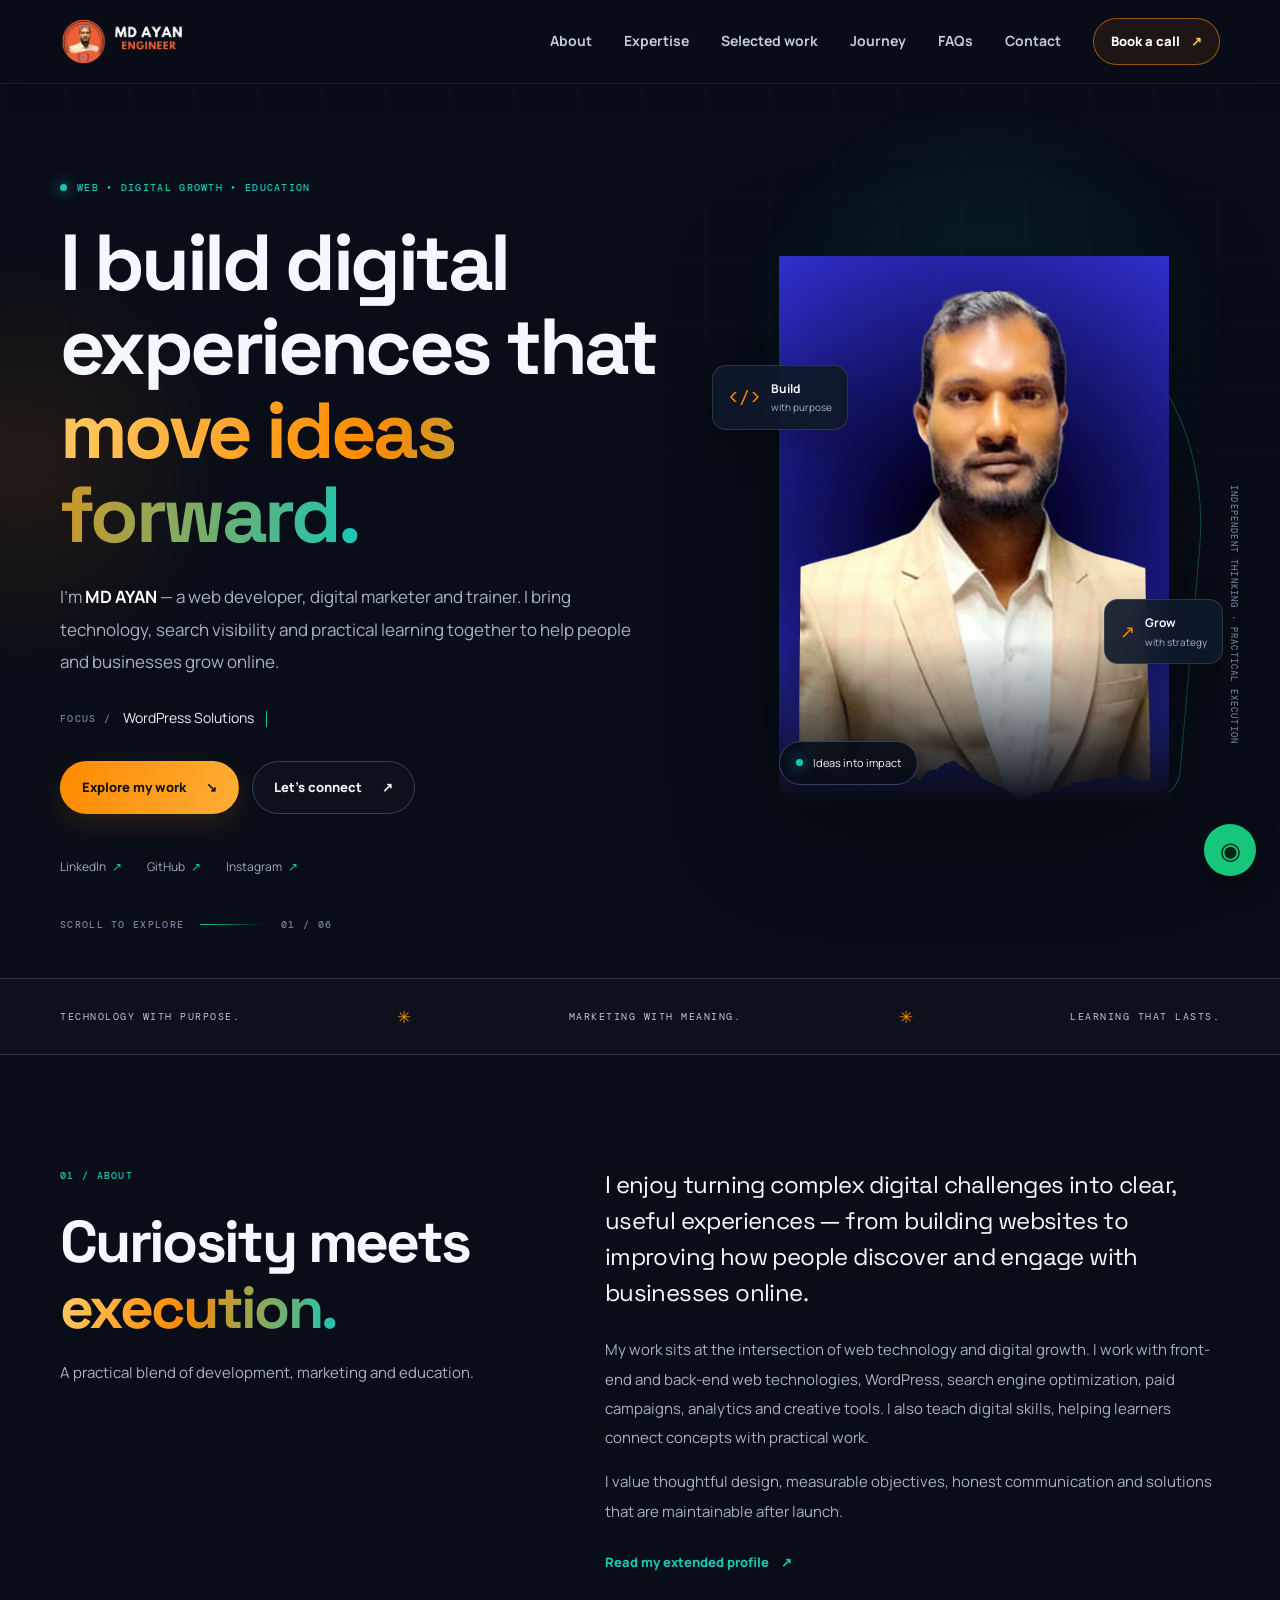
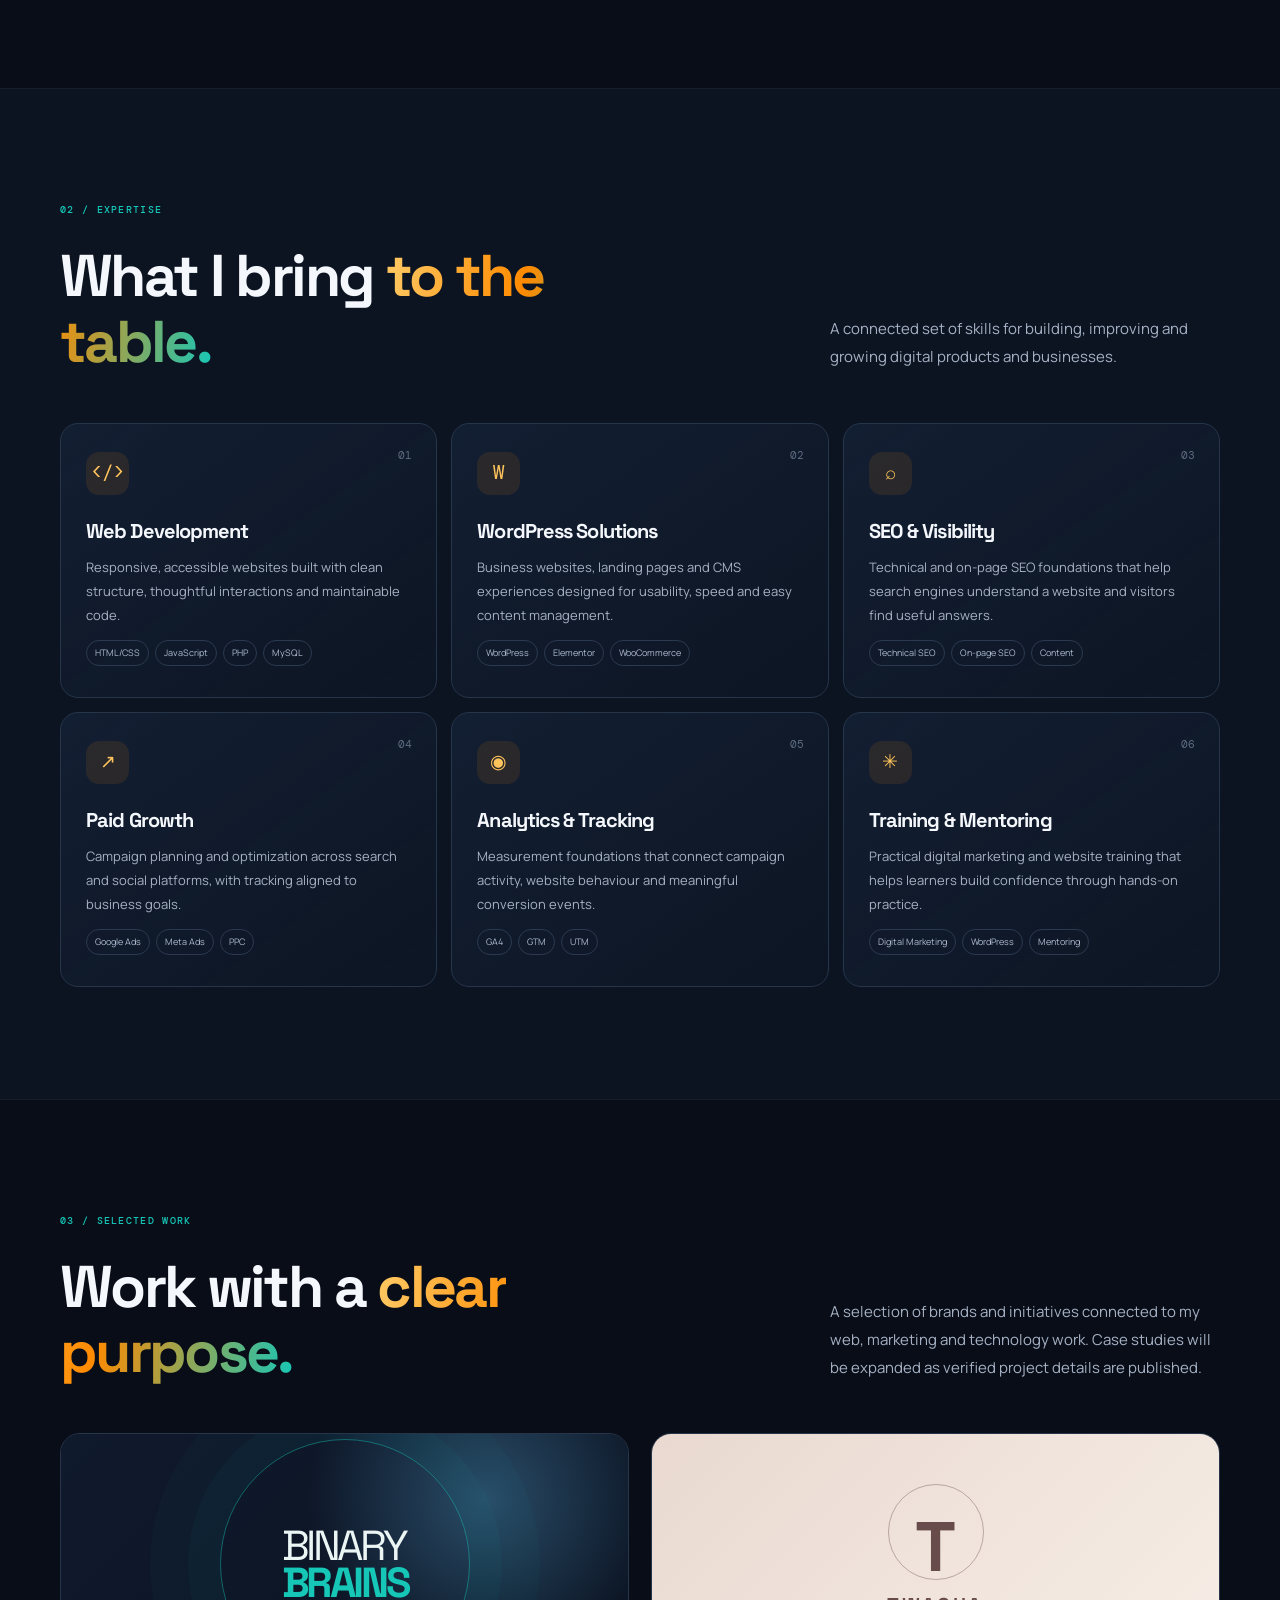
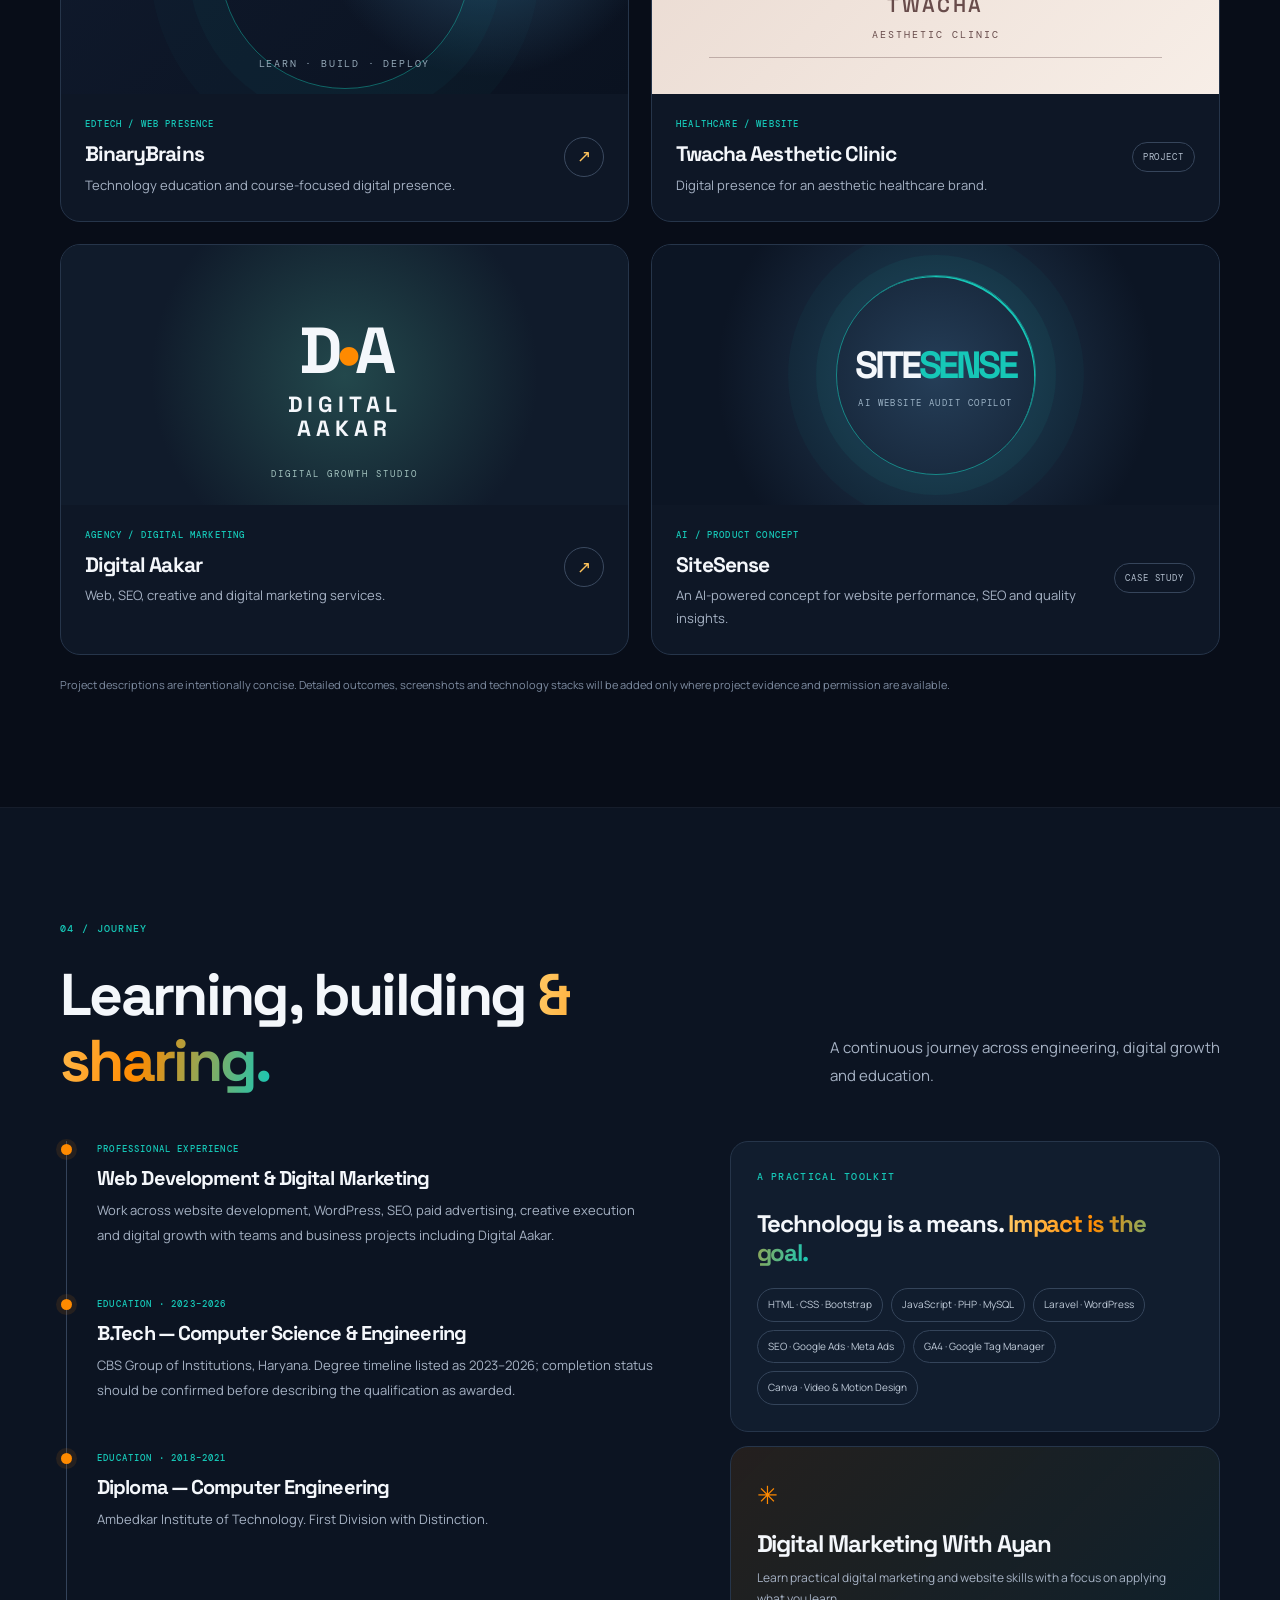
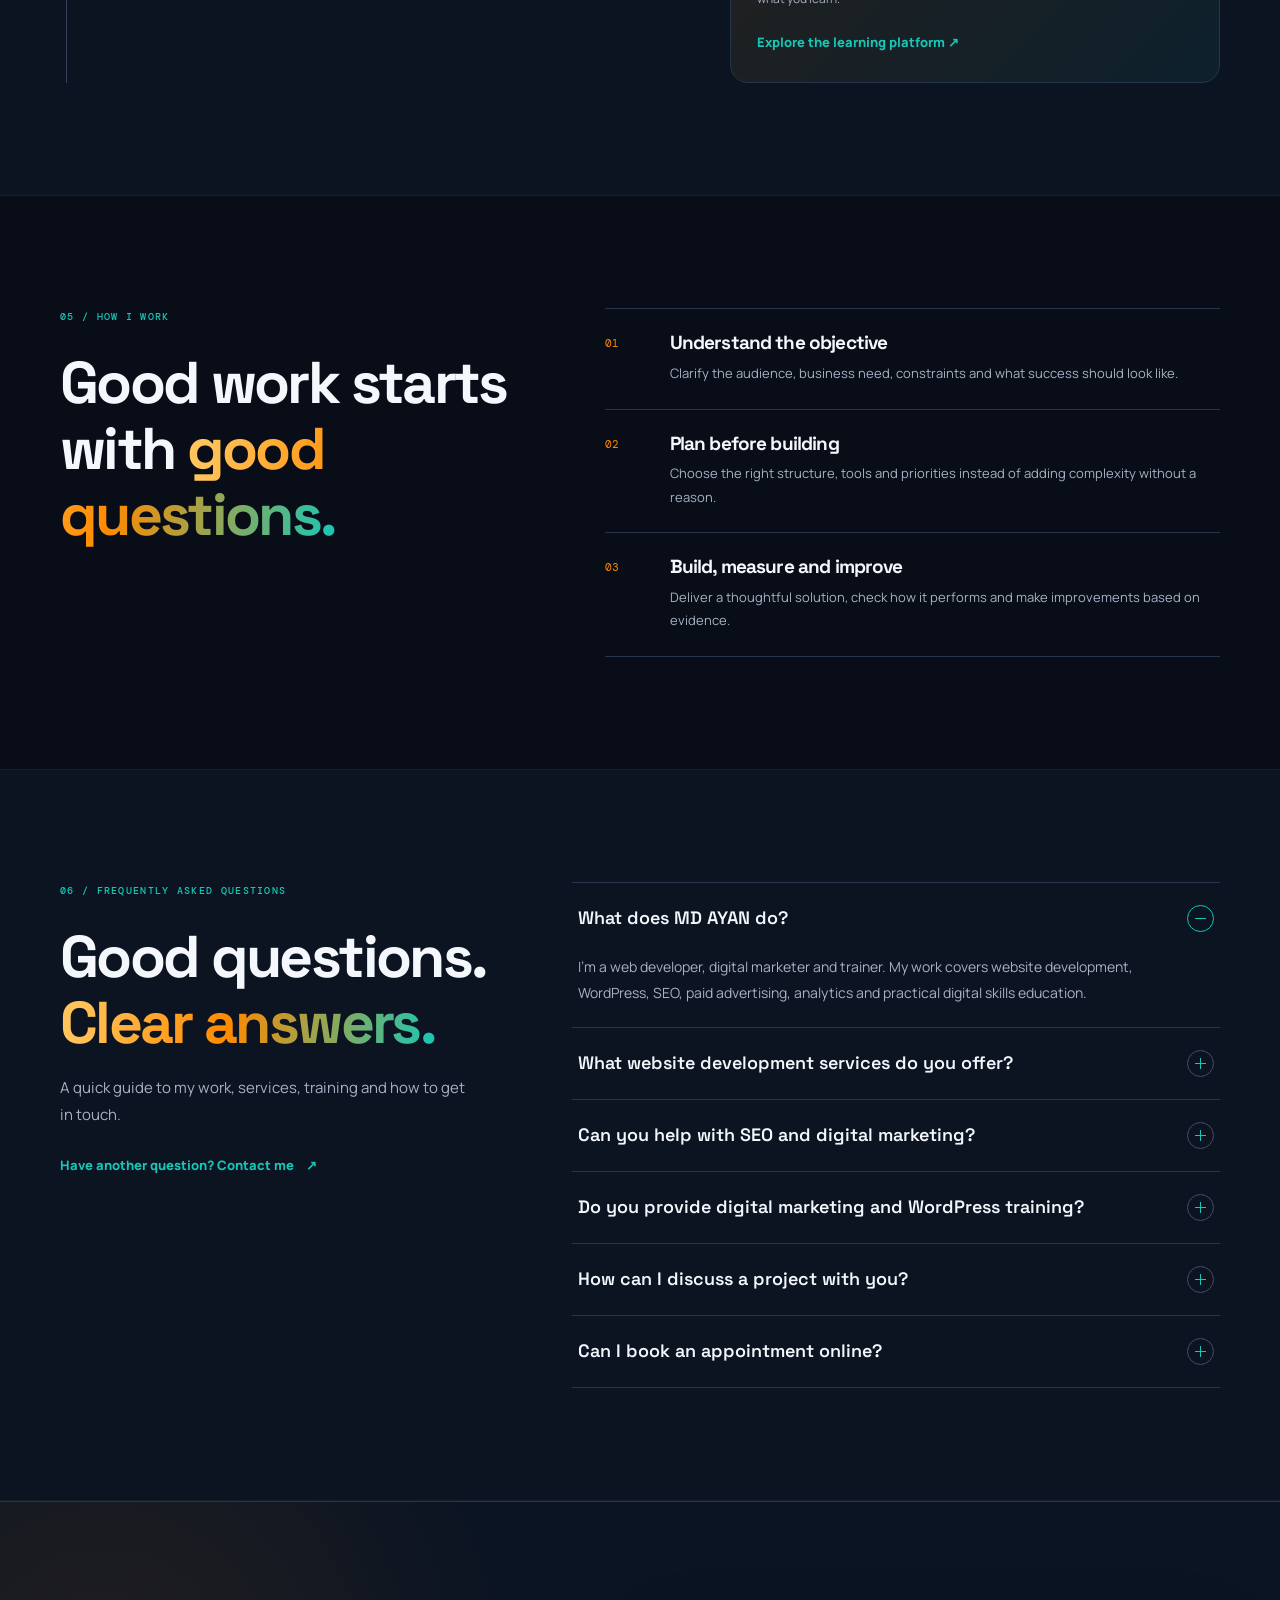
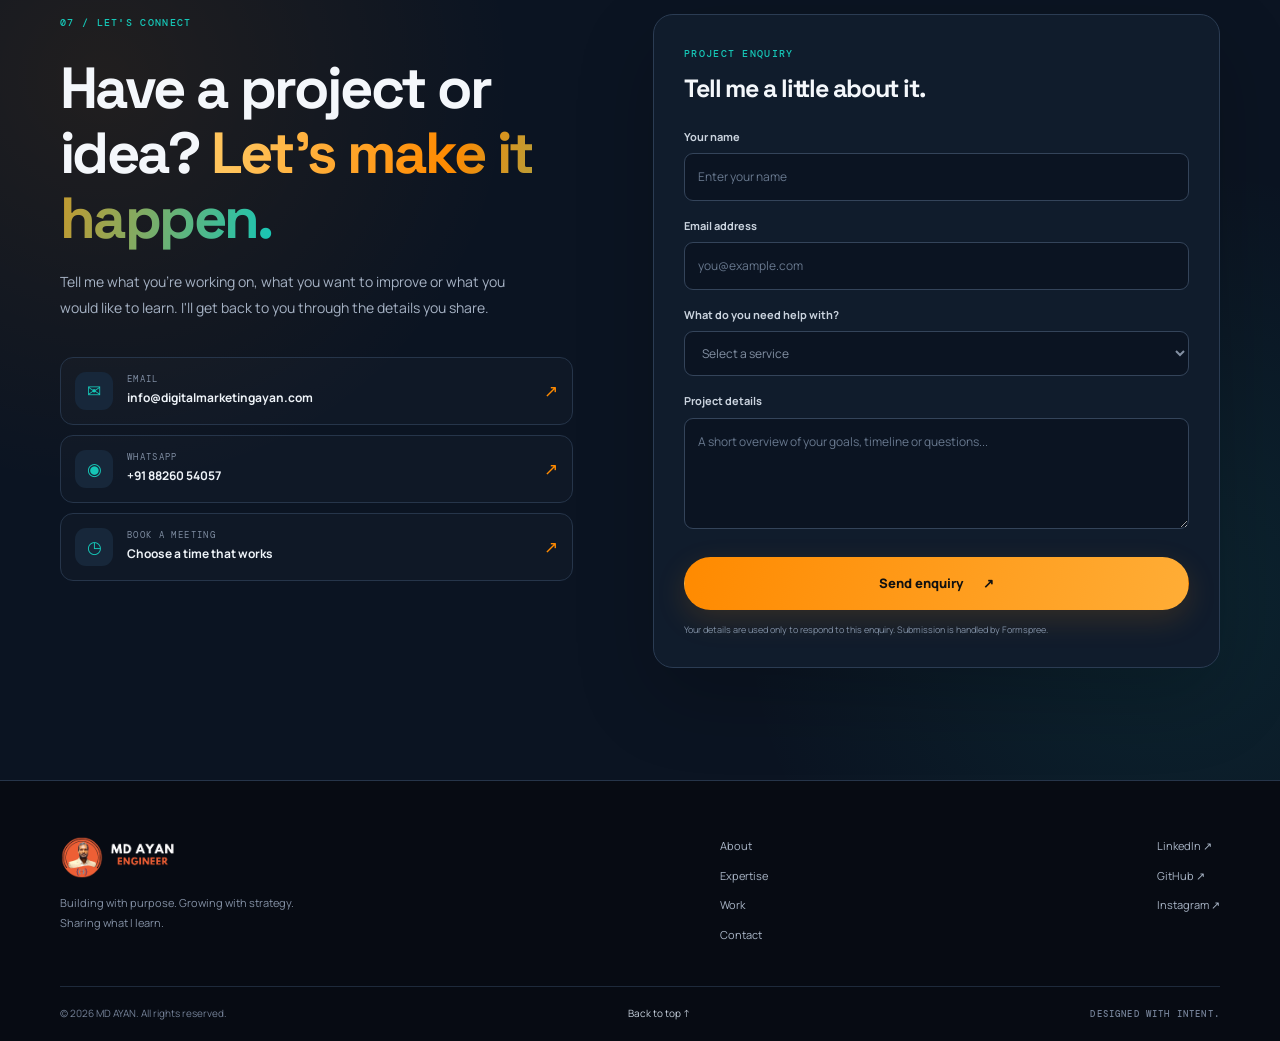
==== commit 8dbbdac9: "new updated portfolio uodate" ====
--- a/index.html
+++ b/index.html
@@ -1,2232 +1,300 @@
-<!-- This is the HTML code for the head section of a portfolio website. It includes meta tags for search engine optimization, social media sharing, and structured data markup. It also includes links to Google fonts, plugins, and Tailwind CSS. Additionally, it includes a script for toggling between light and dark mode based on user preference. -->
-<!DOCTYPE html>
-<html lang="en" class="dark scroll-smooth" dir="ltr">
-
+<!doctype html>
+<html lang="en">
 <head>
-    <meta charset="UTF-8" />
-    <meta http-equiv="X-UA-Compatible" content="IE=edge" />
-    <meta name="viewport" content="width=device-width, initial-scale=1.0" />
-    <title>MD AYAN - Software Engineer | Digital Marketer | Google Certified | Business Growth and Development </title>
-    <!-- Meta By MD AYAN -->
-  <meta name="description" content="Welcome to Md Ayan's portfolio! A Software Engineer, Web Developer, and Digital Marketer dedicated to business growth. Google Certified professional with expertise in creating exceptional web experiences.">
-  <meta name="keywords" content="Software Engineer, Web Developer, Digital Marketer, Business Growth, Google Certified, Web Development, SEO, Online Presence, Code, Innovation">
-  <meta name="robots" content="follow, index, max-snippet:-1, max-video-preview:-1, max-image-preview:large" >
-  <meta name="document-type" content="Public" >
-  <meta name="document-rating" content="Safe for Kids" >
-  <meta name="Expires" content="never" >
-  <meta name="HandheldFriendly" content="True" >
-  <meta name="YahooSeeker" content="Index,Follow" >
-  <meta name="geo.region" content="IN" >
-  <meta name="State" content="Delhi" >
-  <meta name="City" content="New Delhi" >
-  <meta name="geo.placename" content="New Delhi">
-  <meta name="geo.position" content="28.6139;77.2090">
-  <meta name="ICBM" content="28.6139, 77.2090">
+  <meta charset="utf-8">
+  <meta name="viewport" content="width=device-width, initial-scale=1">
+  <meta name="theme-color" content="#080d18">
+  <title>MD AYAN | Web Developer, Digital Marketer & Trainer</title>
+  <meta name="description" content="MD AYAN is a web developer, digital marketer and trainer combining website development, SEO, paid advertising and digital skills education. Explore selected work and get in touch.">
   <meta name="author" content="MD AYAN">
-  <meta name="address" content="W-53/54, S.G.C, Near PVR, Industrial Area Phase 1, Block B, Naraina Industrial Area Phase 1, Naraina, New Delhi, Delhi, 110028, India" >
-  <meta property="og:locale" content="en_US" />
-  <meta property="og:type" content="website" />
-  <meta property="og:title" content="MD AYAN" />
-  <meta property="og:url" content="https://mdayan-engineer.github.io" />
-  <meta property="og:image" content="assets/images/logo-light.png" />
-  <meta name="twitter:image" content="assets/images/logo-light.png" />
-  <meta name="twitter:card" content="summary" />
-  <meta name="twitter:title" content="MD AYAN" />
-  <meta name="twitter:site" content="@MdAyan" />
-  <link rel="canonical" href="https://mdayan-engineer.github.io" />
-
-  <!-- Additional SEO by MD AYAN -->
-  <meta name="googlebot" content="index, follow">
-  <meta name="googlebot-news" content="index, follow">
-  <meta name="googlebot-image" content="index, follow">
-  <meta name="googlebot-video" content="index, follow">
-  <meta name="googlebot-mobile" content="index, follow">
-  <meta name="googlebot-news" content="index, follow">
-  <meta name="googlebot-image" content="index, follow">
-  <meta name="googlebot-video" content="index, follow">
-  <meta name="googlebot-mobile" content="index, follow">
-  <meta name="google-site-verification" content="XFUdqp_w7zWK8LSv0InvyXnHukpdzCoFK5tAJ8QnMAg" />
-  <meta name="google-site-verification" content="R_zFr0XPUj7Ujaa0wgdeSyfChXo9TnVMQQMfPfowwTc">
-  <meta name="yandex-verification" content="your-yandex-verification-code">
-  <meta name="msvalidate.01" content="your-bing-verification-code">
-  <meta name="p:domain_verify" content="your-pinterest-verification-code">
-
-  <!-- Schema.org Markup (Structured Data) By MD AYAN -->
- <script type="application/ld+json">
- {
-    "@context": "http://schema.org",
-    "@type": "Portfolio",
-    "name": "MD AYAN",
-    "logo": "assets/images/logo-light.png",
-    "url": "md-ayan",
-    "description": "Welcome to Md Ayan's portfolio! A Software Engineer, Web Developer, and Digital Marketer dedicated to business growth. Google Certified professional with expertise in creating exceptional web experiences.",
-    "address": {
-    "@type": "PostalAddress",
-    "streetAddress": "W-53/54, S.G.C, near PVR, Industrial Area Phase I, Block B, Naraina Industrial Area Phase 1, Naraina",
-    "addressLocality": "New Delhi",
-    "addressRegion": "Delhi",
-    "postalCode": "110028",
-    "addressCountry": "India"
-   },
-   "contactPoint": {
-    "@type": "ContactPoint",
-    "telephone": "+91-8826054057",
-    "contactType": "Customer Service"
-    }
+  <meta name="robots" content="index,follow,max-image-preview:large">
+  <link rel="canonical" href="https://mdayan-engineer.github.io/">
+  <link rel="icon" href="assets/images/favicon.ico">
+  <meta property="og:type" content="website">
+  <meta property="og:site_name" content="MD AYAN">
+  <meta property="og:title" content="MD AYAN | Web Developer, Digital Marketer & Trainer">
+  <meta property="og:description" content="Web experiences, digital growth and practical learning. Explore the work and connect with MD AYAN.">
+  <meta property="og:url" content="https://mdayan-engineer.github.io/">
+  <meta property="og:image" content="https://mdayan-engineer.github.io/assets/images/hero-man-dark.png">
+  <meta name="twitter:card" content="summary_large_image">
+  <meta name="twitter:title" content="MD AYAN | Web Developer, Digital Marketer & Trainer">
+  <meta name="twitter:description" content="Web experiences, digital growth and practical learning.">
+  <meta name="twitter:image" content="https://mdayan-engineer.github.io/assets/images/hero-man-dark.png">
+  <link rel="preconnect" href="https://fonts.googleapis.com">
+  <link rel="preconnect" href="https://fonts.gstatic.com" crossorigin>
+  <link href="https://fonts.googleapis.com/css2?family=DM+Mono:wght@400;500&family=Manrope:wght@400;500;600;700;800&family=Space+Grotesk:wght@400;500;600;700&display=swap" rel="stylesheet">
+  <link rel="preload" as="image" href="assets/images/hero-man-dark.png" fetchpriority="high">
+  <link rel="stylesheet" href="assets/css/portfolio.css">
+  <script type="application/ld+json">
+  {
+    "@context":"https://schema.org",
+    "@type":"Person",
+    "name":"MD AYAN",
+    "url":"https://mdayan-engineer.github.io/",
+    "image":"https://mdayan-engineer.github.io/assets/images/hero-man-dark.png",
+    "jobTitle":"Web Developer, Digital Marketer and Trainer",
+    "description":"Web developer, digital marketer and trainer working across website development, WordPress, SEO, paid advertising and digital skills education.",
+    "email":"mailto:info@digitalmarketingayan.com",
+    "telephone":"+918826054057",
+    "sameAs":[
+      "https://www.linkedin.com/in/md-ayan/",
+      "https://github.com/mdayan-engineer",
+      "https://www.instagram.com/mdayan.engineer/",
+      "https://www.facebook.com/profile.php?id=100031516328489",
+      "https://digitalmarketingayan.com/"
+    ],
+    "knowsAbout":["Web Development","WordPress","Search Engine Optimization","Google Ads","Meta Ads","Digital Marketing","Web Analytics","Digital Skills Training"]
   }
- </script>
- 
-<link rel="shortcut icon" type="image/x-icon" href="assets/images/favicon.ico">
-    <!-- Google fonts -->
-    <link rel="preconnect" href="https://fonts.googleapis.com/">
-    <link rel="preconnect" href="https://fonts.gstatic.com/" crossorigin>
-    <link href="https://fonts.googleapis.com/css2?family=Heebo:wght@300;400;500;600;700;800;900&amp;family=Rubik:ital,wght@0,400;0,500;0,600;0,700;0,800;0,900;1,300&amp;display=swap" rel="stylesheet">
-    
-     <!-- Plugins css -->
-    <link rel="stylesheet" href="assets/css/mobilemenu.css" />
-    <!-- <link rel="stylesheet" href="./assets/css/glightbox.min.css" /> -->
-    <link rel="stylesheet" href="../../../../cdn.jsdelivr.net/npm/swiper%408/swiper-bundle.min.css"/>
-    <!-- Tailwind css -->
-    <link rel="stylesheet" href="assets/css/styles.css" />
-
-    <script>
-      // On page load or when changing themes, best to add inline in `head` to avoid FOUC
-      if (localStorage.getItem("theme-color") === "dark" || (!("theme-color" in localStorage) && window.matchMedia("(prefers-color-scheme: dark)").matches)) {
-        document.documentElement.classList.add("dark");
-      } 
-      if (localStorage.getItem("theme-color") === "light") {
-        document.documentElement.classList.remove("dark");
-      } 
-    </script>
-  </head>
-  <body class="font-rubik dark:bg-dark_primary_bg">
-
-    <!-- Preloader start -->
-    <div id="preloader">
-        <div class="loader--border"></div>
-    </div>
-    <!-- Preloader end -->
-
-      <!-- Header area start -->
-      <header class="absolute w-full left-0 top-0">
-        <div class="header__sticky py-5">
-          <div class="container mx-auto">
-            <div class="flex justify-between items-center">
-                <div class="logo">
-                    <a href="index.html">
-                      <img class="hidden dark:block" src="assets/images/logo-light.png" alt="md-ayan-logo">
-                      <img class="dark:hidden" src="assets/images/logo.png" alt="">
-                    </a>
-                </div>
-                <div class="flex items-center md:hidden">
-                  <nav >
-                      <ul class="flex items-center">
-                          <li>
-                            <a href="#home" class="text-[17px] xl:text-[19px] text-primary dark:text-white font-medium hover:text-accent1 dark:hover:text-accent1 transition duration-300 relative after:absolute after:content-[''] after:h-[2px] after:w-0 after:bottom-[3px] ltr:after:left-0 rtl:after:right-0 after:transition-[.5s] after:bg-accent1 py-[8px] hover:after:w-full">Home</a>
-                          </li>
-                          <li>
-                            <a href="#about" class="text-[17px] xl:text-[19px] text-primary dark:text-white font-medium hover:text-accent1 dark:hover:text-accent1 transition duration-300 ltr:ml-[26px] ltr:xl:ml-[44px] rtl:mr-[26px] rtl:xl:mr-[44px] relative after:absolute after:content-[''] after:h-[2px] after:w-0 after:bottom-[3px] ltr:after:left-0 rtl:after:right-0 after:transition-[.5s] after:bg-accent1 py-[8px] hover:after:w-full">About</a>
-                          </li>
-                          </li>
-                          <li>
-                            <a href="#services" class="text-[17px] xl:text-[19px] text-primary dark:text-white font-medium hover:text-accent1 dark:hover:text-accent1 transition duration-300 ltr:ml-[26px] ltr:xl:ml-[44px] rtl:mr-[26px] rtl:xl:mr-[44px] relative after:absolute after:content-[''] after:h-[2px] after:w-0 after:bottom-[3px] ltr:after:left-0 rtl:after:right-0 after:transition-[.5s] after:bg-accent1 py-[8px] hover:after:w-full">Services</a>
-                          </li>
-                          <li>
-                            <a href="#portfolio" class="text-[17px] xl:text-[19px] text-primary dark:text-white font-medium hover:text-accent1 dark:hover:text-accent1 transition duration-300 ltr:ml-[26px] ltr:xl:ml-[44px] rtl:mr-[26px] rtl:xl:mr-[44px] relative after:absolute after:content-[''] after:h-[2px] after:w-0 after:bottom-[3px] ltr:after:left-0 rtl:after:right-0 after:transition-[.5s] after:bg-accent1 py-[8px] hover:after:w-full">Portfolio</a>
-                          </li>
-                          <li>
-                            <a href="#blog" class="text-[17px] xl:text-[19px] text-primary dark:text-white font-medium hover:text-accent1 dark:hover:text-accent1 transition duration-300 ltr:ml-[26px] ltr:xl:ml-[44px] rtl:mr-[26px] rtl:xl:mr-[44px] relative after:absolute after:content-[''] after:h-[2px] after:w-0 after:bottom-[3px] ltr:after:left-0 rtl:after:right-0 after:transition-[.5s] after:bg-accent1 py-[8px] hover:after:w-full">Blog</a>
-                          </li>
-                          <li><a href="#contact" class="text-[17px] xl:text-[19px] text-primary dark:text-white font-medium hover:text-accent1 dark:hover:text-accent1 transition duration-300 ltr:ml-[26px] ltr:xl:ml-[44px] rtl:mr-[26px] rtl:xl:mr-[44px] relative after:absolute after:content-[''] after:h-[2px] after:w-0 after:bottom-[3px] ltr:after:left-0 rtl:after:right-0 after:transition-[.5s] after:bg-accent1 py-[8px] hover:after:w-full">Contact</a></li>
-                      </ul> 
-                  </nav>
-                  <button class="flex bg-accent1 lg:px-[15px] px-[12px] xl:py-[12px] py-[10px] rounded-[2rem] text-[16px] xl:text-[18px] font-medium text-white items-center ltr:ml-[32px] rtl:mr-[32px] transition duration-300 relative after:absolute :after:content-[''] after:bg-primary after:h-full after:w-full after:bottom-0 after:left-0 after:rounded-[2rem] after:trasition after:duration-300 after:opacity-0 hover:after:opacity-[1]">
-                    <span class="icon bg-[#EFEBEB] text-accent1 w-[34px] h-[34px] rounded-full flex items-center justify-center ltr:xl:mr-[15px] ltr:mr-[10px] rtl:xl:ml-[15px] rtl:ml-[10px] relative z-[8] flex-shrink-0">
-                      <svg xmlns="http://www.w3.org/2000/svg" width="20" height="20" viewBox="0 0 24 24" fill="none" stroke="currentColor" stroke-width="2" stroke-linecap="round" stroke-linejoin="round" class="feather feather-download"><path d="M21 15v4a2 2 0 0 1-2 2H5a2 2 0 0 1-2-2v-4"></path><polyline points="7 10 12 15 17 10"></polyline><line x1="12" y1="15" x2="12" y2="3"></line></svg>
-                    </span>
-                    <span class="ltr:xl:pr-[5px] ltr:lg:pr-[5px] rtl:xl:pl-[5px] rtl:lg:pl-[5px] relative z-[8] flex-shrink-0"> Download CV</span>
-                  </button>
-                </div>
-                <div class="lg:hidden">
-                  <button class="offcanvas__header--menu__open--btn text-primary dark:text-white " data-offcanvas>
-                    <svg xmlns="http://www.w3.org/2000/svg" width="28" height="28" viewBox="0 0 24 24" fill="none" stroke="currentColor" stroke-width="2" stroke-linecap="round" stroke-linejoin="round" class="feather feather-menu"><line x1="3" y1="12" x2="21" y2="12"></line><line x1="3" y1="6" x2="21" y2="6"></line><line x1="3" y1="18" x2="21" y2="18"></line></svg>
-                  </button>
-                </div>
-            </div>
-        </div>
-         <!-- Start Offcanvas header menu -->
-        <div class="offcanvas__header lg:hidden dark:bg-gray-800">
-          <div class="offcanvas__inner">
-              <div class="offcanvas__logo">
-                  <a class="offcanvas__logo_link" href="index.html">
-                      <img class="dark:hidden" src="assets/images/logo.png" alt="Grocee Logo" width="158" height="36">
-                      <img class="hidden dark:block" src="assets/images/logo-light.png" alt="Grocee Logo" width="158" height="36">
-                  </a>
-                  <button class="offcanvas__close--btn dark:text-white" data-offcanvas>close</button>
-              </div>
-              <nav class="offcanvas__menu">
-                  <ul class="offcanvas__menu_ul">
-                      <li class="offcanvas__menu_li"><a class="offcanvas__menu_item dark:text-white" href="#home">Home</a></li>
-                      <li class="offcanvas__menu_li"><a class="offcanvas__menu_item dark:text-white" href="#about">About</a></li>
-                      <li class="offcanvas__menu_li"><a class="offcanvas__menu_item dark:text-white" href="#services">Services</a></li>
-                      <li class="offcanvas__menu_li"><a class="offcanvas__menu_item dark:text-white" href="#portfolio">Portfolio</a></li>
-                      <li class="offcanvas__menu_li"><a class="offcanvas__menu_item dark:text-white" href="#blog">Blog</a></li>
-                      <li class="offcanvas__menu_li"><a class="offcanvas__menu_item dark:text-white" href="#contact">Contact</a></li>
-                  </ul>
-                  <button class="flex mx-auto bg-accent1 lg:px-[15px] px-[12px] xl:py-[12px] py-[10px] rounded-[2rem] text-[16px] xl:text-[18px] font-medium text-white items-center transition duration-300 relative after:absolute :after:content-[''] after:bg-primary after:h-full after:w-full after:bottom-0 after:left-0 after:rounded-[2rem] after:trasition after:duration-300 after:opacity-0 hover:after:opacity-[1] mt-[30px]">
-                    <span class="icon bg-[#EFEBEB] text-accent1 w-[34px] h-[34px] rounded-full flex items-center justify-center ltr:xl:mr-[15px] ltr:mr-[10px] rtl:xl:ml-[15px] rtl:ml-[10px] relative z-[8] flex-shrink-0">
-                      <svg xmlns="http://www.w3.org/2000/svg" width="20" height="20" viewBox="0 0 24 24" fill="none" stroke="currentColor" stroke-width="2" stroke-linecap="round" stroke-linejoin="round" class="feather feather-download"><path d="M21 15v4a2 2 0 0 1-2 2H5a2 2 0 0 1-2-2v-4"></path><polyline points="7 10 12 15 17 10"></polyline><line x1="12" y1="15" x2="12" y2="3"></line></svg>
-                    </span>
-                    <span class="ltr:xl:pr-[5px] ltr:lg:pr-[5px] rtl:xl:pl-[5px] rtl:lg:pl-[5px] relative z-[8] flex-shrink-0">Download CV</span>
-                  </button>
-              </nav>
-              
-          </div>
-        </div>
-        <!-- End Offcanvas header menu -->
-        </div>
-        
-
-      </header>
-      <!-- Header area end -->
-
-      <!-- Main wrapper start -->
-      <main>
-        <!-- Hero section start -->
-        <section class="bg-cover bg-no-repeat bg-center sm:h-full only-md:h-screen lg:min-h-screen flex justify-center items-center overflow-hidden bg-[url('../images/hero-bg-img.png')] bg-[#DAEEF1] dark:bg-[url('../images/hero-bg-img-dark.png')] dark:bg-dark_primary_bg dark:border-b dark:border-dark_accent1" id="home">
-            <div class="container mx-auto flex sm:flex-col items-center justify-center lg:mt-[40px] only-md:mt-[40px] sm:pt-[100px] sm:pb-[70px]">
-                <div class="lg:max-w-[40%] sm:max-w-[60%] xs:max-w-[85%] only-md:max-w-[40%] flex justify-end">
-                  <div class="relative only-xl:max-w-[70%]">
-                      <img class="hidden dark:block" src="assets/images/hero-man-dark.png" alt="">
-                      <img class="dark:hidden" src="assets/images/hero-man.png" alt="">
-                      <span class="absolute top-[100px] lg:top-[210px] right-[-20px] only-md:right-[-10px] only-xl:max-w-[65px] lg:max-w-[80px] xl:max-w-[105px] sm:max-w-[50px] only-md:max-w-[70px] animateUpDown"><img src="assets/images/photoshop-logo.png" alt=""></span>
-                      <span class="absolute top-[80px] left-[-40px] md:left-[-10px] only-xl:max-w-[65px] lg:max-w-[80px] xl:max-w-[105px] sm:max-w-[50px] only-md:max-w-[70px] animateUpDown"><img src="assets/images/figma.png" alt=""></span>
-
-                      <div class="flex items-center absolute bottom-0 right-0 bg-white dark:bg-dark_accent1 rounded-[50px] px-[15px] py-[15px] shadow-[0_0_50px_0_rgba(196,206,213,0.2)] dark:shadow-[0_0_50px_0_rgba(0,0,0,0.2)]"> 
-                        <div class="text-accent1 w-[45px]">
-                            <svg xmlns="http://www.w3.org/2000/svg" width="45" height="45" viewBox="0 0 24 24" fill="none" stroke="currentColor" stroke-width="2" stroke-linecap="round" stroke-linejoin="round" class="feather feather-check-circle"><path d="M22 11.08V12a10 10 0 1 1-5.93-9.14"></path><polyline points="22 4 12 14.01 9 11.01"></polyline></svg>
-                        </div>
-                        <div class="pl-[10px] pr-[15px]">
-                            <span class="block text-[20px] lg:text-[26px] font-bold text-primary dark:text-white font-heebo leading-[1]">11+</span>
-                            <span class="block text-paragraph dark:text-slate-200 text-[17px]">Completed projects</span>
-                        </div>
-                      </div>
-
-                   </div>
-                </div>
-                <div class="ltr:xl:pl-[95px] ltr:lg:pl-[50px] ltr:only-md:pl-[40px] rtl:xl:pr-[95px] rtl:lg:pr-[50px] rtl:only-md:pr-[40px] flex-grow sm:mt-[30px] sm:text-center">
-                  <span class="text-accent1 text-[24px] font-semibold italic pb-[5px]">HELLO  I'M</span>
-                  <h2 class="lg:text-[60px] only-md:text-[40px] sm:text-[28px] font-bold font-heebo text-heading dark:text-white">MD AYAN!</h2>
-                  <h3 class="font-heebo font-normal text-primary dark:text-white">Web Designer and Developer | Digital Marketer </h3>
-                  <p class="lg:text-[20px] md:text-[16px] text-paragraph dark:text-slate-200 lg:mt-[18px] md:mt-[15px]">I craft custom websites to drive business growth by optimizing user experiences, enhancing performance, and integrating SEO strategies. <br> Let's elevate your online presence and achieve your goals. 🚀</p>
-                   <div class="flex items-center gap-[18px] flex-wrap mt-[30px] sm:justify-center">
-                      <a href="#about" class="btn outline-btn text-accent1 shrink-0">About Me</a>
-                      <div class="flex items-center flex-wrap gap-[15px] sm:justify-center">
-                        <span class="font-heebo lg:text-[22px] md:text-[18px] font-semibold shrink-0 text-primary dark:text-white">Follow Me: </span>
-                        <div class="flex items-center">
-                          <a href="https://www.facebook.com/profile.php?id=100031516328489&mibextid=ZbWKwL" target="_blank" class="w-[30px] h-[30px] flex items-center justify-center text-accent1 border border-accent1 transition duration-300 hover:bg-accent1 hover:text-white rounded-full">
-                            <svg  fill="currentColor" stroke="currentColor" width="13" height="14" xmlns="http://www.w3.org/2000/svg" viewBox="0 0 320 512"><path d="M279.14 288l14.22-92.66h-88.91v-60.13c0-25.35 12.42-50.06 52.24-50.06h40.42V6.26S260.43 0 225.36 0c-73.22 0-121.08 44.38-121.08 124.72v70.62H22.89V288h81.39v224h100.17V288z"/></svg>
-                          </a>
-                          <a href="https://www.instagram.com/mdayan.engineer/" target="_blank" class="w-[30px] h-[30px] flex items-center justify-center text-accent1 border border-accent1 transition duration-300 hover:bg-accent1 hover:text-white rounded-full ltr:ml-[10px] rtl:mr-[10px]">                            
-                            <svg fill="currentColor" stroke="currentColor" width="13" height="14" xmlns="http://www.w3.org/2000/svg" viewBox="0 0 448 512"><path d="M224.1 141c-63.6 0-114.9 51.3-114.9 114.9s51.3 114.9 114.9 114.9S339 319.5 339 255.9 287.7 141 224.1 141zm0 189.6c-41.1 0-74.7-33.5-74.7-74.7s33.5-74.7 74.7-74.7 74.7 33.5 74.7 74.7-33.6 74.7-74.7 74.7zm146.4-194.3c0 14.9-12 26.8-26.8 26.8-14.9 0-26.8-12-26.8-26.8s12-26.8 26.8-26.8 26.8 12 26.8 26.8zm76.1 27.2c-1.7-35.9-9.9-67.7-36.2-93.9-26.2-26.2-58-34.4-93.9-36.2-37-2.1-147.9-2.1-184.9 0-35.8 1.7-67.6 9.9-93.9 36.1s-34.4 58-36.2 93.9c-2.1 37-2.1 147.9 0 184.9 1.7 35.9 9.9 67.7 36.2 93.9s58 34.4 93.9 36.2c37 2.1 147.9 2.1 184.9 0 35.9-1.7 67.7-9.9 93.9-36.2 26.2-26.2 34.4-58 36.2-93.9 2.1-37 2.1-147.8 0-184.8zM398.8 388c-7.8 19.6-22.9 34.7-42.6 42.6-29.5 11.7-99.5 9-132.1 9s-102.7 2.6-132.1-9c-19.6-7.8-34.7-22.9-42.6-42.6-11.7-29.5-9-99.5-9-132.1s-2.6-102.7 9-132.1c7.8-19.6 22.9-34.7 42.6-42.6 29.5-11.7 99.5-9 132.1-9s102.7-2.6 132.1 9c19.6 7.8 34.7 22.9 42.6 42.6 11.7 29.5 9 99.5 9 132.1s2.7 102.7-9 132.1z"/></svg>
-                          </a>
-                          <a href="https://www.linkedin.com/in/md-ayan/" target="_blank" class="w-[30px] h-[30px] flex items-center justify-center text-accent1 border border-accent1 transition duration-300 hover:bg-accent1 hover:text-white rounded-full ltr:ml-[10px] rtl:mr-[10px]">                            
-                            <svg fill="currentColor" stroke="currentColor" width="13" height="14" xmlns="http://www.w3.org/2000/svg" viewBox="0 0 24 24"><path d="M4.98 3.5c0 1.381-1.11 2.5-2.48 2.5s-2.48-1.119-2.48-2.5c0-1.38 1.11-2.5 2.48-2.5s2.48 1.12 2.48 2.5zm.02 4.5h-5v16h5v-16zm7.982 0h-4.968v16h4.969v-8.399c0-4.67 6.029-5.052 6.029 0v8.399h4.988v-10.131c0-7.88-8.922-7.593-11.018-3.714v-2.155z"/></svg>
-                          </a>
-                          <a href="https://www.youtube.com/channel/UCFM3ZGcGMlEckd7gxrItS9g" target="_blank" class="w-[30px] h-[30px] flex items-center justify-center text-accent1 border border-accent1 transition duration-300 hover:bg-accent1 hover:text-white rounded-full ltr:ml-[10px] rtl:mr-[10px]">                            
-                            <svg fill="currentColor" stroke="currentColor" width="13" height="14" xmlns="http://www.w3.org/2000/svg" viewBox="0 0 24 24"><path d="M19.615 3.184c-3.604-.246-11.631-.245-15.23 0-3.897.266-4.356 2.62-4.385 8.816.029 6.185.484 8.549 4.385 8.816 3.6.245 11.626.246 15.23 0 3.897-.266 4.356-2.62 4.385-8.816-.029-6.185-.484-8.549-4.385-8.816zm-10.615 12.816v-8l8 3.993-8 4.007z"/></svg>
-                          </a>
-                          
-                        </div>
-                      </div>
-                   </div>
-                </div>
-            </div>
-        </section>
-        <!-- Hero section end -->
-        
-        <!-- Services section start -->
-        <section class="lg:py-[100px] md:py-[70px]" id="services">
-            <div class="container mx-auto">
-              <!-- Section title start -->
-               <div class="flex justify-between items-center gap-[20px] lg:gap-[30px] mb-[55px] md:flex-wrap md:text-center">
-                    <div class="max-w-full lg:max-w-[580px]  w-full">
-                      <span class="text-accent1 text-[20px] lg:text-[24px] font-medium mb-[10px] lg:mb-[5px]">CREATIVE SERVICE</span>
-                      <h2 class="text:[28px] lg:text-[48px] font-bold font-heebo leading-[36x] lg:leading-[58px] text-[#000248] dark:text-white">What can i do for service clients you</h2>
-                    </div>
-                    <div class="md:grow">
-                      <p class="text-[#636363] text-[17px] leading-[28px] lg:max-w-[472px] w-full dark:text-slate-200">Promote your blog posts, case udie, and product ouncems
-                        with the the branded videoscustomers coming back for
-                        services Makes best effort.</p>
-                    </div>
-               </div>
-              <!-- Section title end -->
-
-              <!-- Services list start -->
-              <div class="grid gap-[30px] lg:grid-cols-3 grid-cols-1 only-md:grid-cols-2">
-
-                    <!-- Single service start -->
-                    <div class="shadow-[0_0_50px_0_rgba(196,206,213,0.2)] hover:shadow-[0_0_150px_0_rgba(196,206,213,0.7)]  dark:shadow-[0_0_20px_0_rgba(0,0,0,0.1)] dark:hover:shadow-[0_0_50px_0_rgba(0,0,0,0.2)] hover:translate-y-[-10px] transition duration-500">
-                        <div class="overflow-hidden px-[30px] xl:px-[40px] lg:pt-[50px] md:pt-[40px] pb-[40px] ">
-                          <span class="bg-[#48CDA0] text-white w-[70px] h-[70px] lg:w-[93px] lg:h-[93px] flex items-center justify-center rounded-full service-shape before:bg-[#79DAB9] before:opacity-[0.26]">
-                            <svg xmlns="http://www.w3.org/2000/svg" width="40" height="40" viewBox="0 0 24 24" fill="none" stroke="currentColor" stroke-width="2" stroke-linecap="round" stroke-linejoin="round" class="feather feather-file-text"><path d="M14 2H6a2 2 0 0 0-2 2v16a2 2 0 0 0 2 2h12a2 2 0 0 0 2-2V8z"></path><polyline points="14 2 14 8 20 8"></polyline><line x1="16" y1="13" x2="8" y2="13"></line><line x1="16" y1="17" x2="8" y2="17"></line><polyline points="10 9 9 9 8 9"></polyline></svg>
-                          
-                          </span>
-                          <h3 class="text-primary dark:text-white text-[20px] xl:text-[25px] font-bold font-heebo mt-[20px] mb-[15px]">Web Development</h3>
-                          <p class="text-[17px] text-[#636363] dark:text-slate-200">My web development service focuses on creating seamless, high-performance websites that align with your brand, engage users, and drive results. Let's build a strong digital foundation for your success. 💻🚀</p>
-                          <a href="#" class="link-button text-[#48CDA0] before:bg-[#48CDA0] mt-[15px] hover:text-[#333] dark:hover:text-white">Read More</a>
-                        </div>
-                    </div>
-                    <!-- Single service end -->
-                    
-                    <!-- Single service start -->
-                    <div class="shadow-[0_0_50px_0_rgba(196,206,213,0.2)] hover:shadow-[0_0_150px_0_rgba(196,206,213,0.7)]  dark:shadow-[0_0_20px_0_rgba(0,0,0,0.1)] dark:hover:shadow-[0_0_50px_0_rgba(0,0,0,0.2)] hover:translate-y-[-10px] transition duration-500">
-                        <div class="overflow-hidden px-[30px] xl:px-[40px] lg:pt-[50px] md:pt-[40px] pb-[40px] ">
-                          <span class="bg-[#ED5F38] text-white w-[70px] h-[70px] lg:w-[93px] lg:h-[93px] flex items-center justify-center rounded-full service-shape before:bg-[#ED5F38] before:opacity-[0.16]">
-                            <svg xmlns="http://www.w3.org/2000/svg" width="40" height="40" viewBox="0 0 24 24" fill="none" stroke="currentColor" stroke-width="2" stroke-linecap="round" stroke-linejoin="round" class="feather feather-life-buoy"><circle cx="12" cy="12" r="10"></circle><circle cx="12" cy="12" r="4"></circle><line x1="4.93" y1="4.93" x2="9.17" y2="9.17"></line><line x1="14.83" y1="14.83" x2="19.07" y2="19.07"></line><line x1="14.83" y1="9.17" x2="19.07" y2="4.93"></line><line x1="14.83" y1="9.17" x2="18.36" y2="5.64"></line><line x1="4.93" y1="19.07" x2="9.17" y2="14.83"></line></svg>
-                            
-                          </span>
-                          <h3 class="text-primary dark:text-white text-[20px] xl:text-[25px] font-bold font-heebo mt-[20px] mb-[15px]">Creative Design</h3>
-                          <p class="text-[17px] text-[#636363] dark:text-slate-200">My creative design service specializes in crafting visually stunning and engaging designs that captivate audiences, leaving a lasting impression. Let's bring your ideas to life with creativity and innovation. 🎨✨</p>
-                          <a href="#" class="link-button text-[#ED5F38] before:bg-[#ED5F38] mt-[15px] hover:text-[#333] dark:hover:text-white">Read More</a>
-                        </div>
-                    </div>
-                    <!-- Single service end -->
-
-                    <!-- Single service start -->
-                    <div class="shadow-[0_0_50px_0_rgba(196,206,213,0.2)] hover:shadow-[0_0_150px_0_rgba(196,206,213,0.7)]  dark:shadow-[0_0_20px_0_rgba(0,0,0,0.1)] dark:hover:shadow-[0_0_50px_0_rgba(0,0,0,0.2)] hover:translate-y-[-10px] transition duration-500">
-                        <div class="overflow-hidden px-[30px] xl:px-[40px] lg:pt-[50px] md:pt-[40px] pb-[40px] ">
-                          <span class="bg-[#007EFF] text-white w-[70px] h-[70px] lg:w-[93px] lg:h-[93px] flex items-center justify-center rounded-full service-shape before:bg-[#007EFF] before:opacity-[0.16]">
-                            <svg xmlns="http://www.w3.org/2000/svg" width="40" height="40" viewBox="0 0 24 24" fill="none" stroke="currentColor" stroke-width="2" stroke-linecap="round" stroke-linejoin="round" class="feather feather-globe"><circle cx="12" cy="12" r="10"></circle><line x1="2" y1="12" x2="22" y2="12"></line><path d="M12 2a15.3 15.3 0 0 1 4 10 15.3 15.3 0 0 1-4 10 15.3 15.3 0 0 1-4-10 15.3 15.3 0 0 1 4-10z"></path></svg>
-                          </span>
-                          <h3 class="text-primary dark:text-white text-[20px] xl:text-[25px] font-bold font-heebo mt-[20px] mb-[15px]">Project Consultancy</h3>
-                          <p class="text-[17px] text-[#636363] dark:text-slate-200">In project consultancy, I provide expert guidance and strategies to ensure project success, optimizing processes and maximizing outcomes. Let's navigate your project to excellence. 📊🔧</p>
-                          <a href="#" class="link-button text-[#007EFF] before:bg-[#007EFF] mt-[15px] hover:text-[#333] dark:hover:text-white">Read More</a>
-                        </div>
-                    </div>
-                    <!-- Single service end -->
-
-
-                    <!-- Single service start -->
-                    <div class="shadow-[0_0_50px_0_rgba(196,206,213,0.2)] hover:shadow-[0_0_150px_0_rgba(196,206,213,0.7)]  dark:shadow-[0_0_20px_0_rgba(0,0,0,0.1)] dark:hover:shadow-[0_0_50px_0_rgba(0,0,0,0.2)] hover:translate-y-[-10px] transition duration-500">
-                        <div class="overflow-hidden px-[30px] xl:px-[40px] lg:pt-[50px] md:pt-[40px] pb-[40px] ">
-                          <span class="bg-[#E6BC13] text-white w-[70px] h-[70px] lg:w-[93px] lg:h-[93px] flex items-center justify-center rounded-full service-shape before:bg-[#E6BC13] before:opacity-[0.22]">
-                            <svg xmlns="http://www.w3.org/2000/svg" width="40" height="40" viewBox="0 0 24 24" fill="none" stroke="currentColor" stroke-width="2" stroke-linecap="round" stroke-linejoin="round" class="feather feather-headphones"><path d="M3 18v-6a9 9 0 0 1 18 0v6"></path><path d="M21 19a2 2 0 0 1-2 2h-1a2 2 0 0 1-2-2v-3a2 2 0 0 1 2-2h3zM3 19a2 2 0 0 0 2 2h1a2 2 0 0 0 2-2v-3a2 2 0 0 0-2-2H3z"></path></svg>
-                          </span>
-                          <h3 class="text-primary dark:text-white text-[20px] xl:text-[25px] font-bold font-heebo mt-[20px] mb-[15px]">24/7 Support</h3>
-                          <p class="text-[17px] text-[#636363] dark:text-slate-200">With 24/7 support, I'm here whenever you need assistance, ensuring a seamless experience and swift resolution to any inquiries or concerns. Your peace of mind, our commitment. 🌟🕒</p>
-                          <a href="#" class="link-button text-[#E6BC13] before:bg-[#E6BC13] mt-[15px] hover:text-[#333] dark:hover:text-white">Read More</a>
-                        </div>
-                    </div>
-                    <!-- Single service end -->
-
-                    
-
-                    <!-- Single service start -->
-                    <div class="shadow-[0_0_50px_0_rgba(196,206,213,0.2)] hover:shadow-[0_0_150px_0_rgba(196,206,213,0.7)]  dark:shadow-[0_0_20px_0_rgba(0,0,0,0.1)] dark:hover:shadow-[0_0_50px_0_rgba(0,0,0,0.2)] hover:translate-y-[-10px] transition duration-500">
-                        <div class="overflow-hidden px-[30px] xl:px-[40px] lg:pt-[50px] md:pt-[40px] pb-[40px] ">
-                          <span class="bg-[#ED38D1] text-white w-[70px] h-[70px] lg:w-[93px] lg:h-[93px] flex items-center justify-center rounded-full service-shape before:bg-[#ED38D1] before:opacity-[0.16]">
-                            <svg width="40" height="40" stroke="currentColor" fill="currentColor" xmlns="http://www.w3.org/2000/svg" viewBox="0 0 384 512"><path d="M272 384c9.6-31.9 29.5-59.1 49.2-86.2l0 0c5.2-7.1 10.4-14.2 15.4-21.4c19.8-28.5 31.4-63 31.4-100.3C368 78.8 289.2 0 192 0S16 78.8 16 176c0 37.3 11.6 71.9 31.4 100.3c5 7.2 10.2 14.3 15.4 21.4l0 0c19.8 27.1 39.7 54.4 49.2 86.2H272zM192 512c44.2 0 80-35.8 80-80V416H112v16c0 44.2 35.8 80 80 80zM112 176c0 8.8-7.2 16-16 16s-16-7.2-16-16c0-61.9 50.1-112 112-112c8.8 0 16 7.2 16 16s-7.2 16-16 16c-44.2 0-80 35.8-80 80z"/></svg>
-                          </span>
-                          <h3 class="text-primary dark:text-white text-[20px] xl:text-[25px] font-bold font-heebo mt-[20px] mb-[15px]">Awesome Idea</h3>
-                          <p class="text-[17px] text-[#636363] dark:text-slate-200">For awesome ideas, I offer innovative solutions that transform concepts into reality, pushing boundaries and sparking success. Let's turn your brilliance into something extraordinary. 💡🚀</p>
-                          <a href="#" class="link-button text-[#ED38D1] before:bg-[#ED38D1] mt-[15px] hover:text-[#333] dark:hover:text-white">Read More</a>
-                        </div>
-                    </div>
-                    <!-- Single service end -->
-
-                    
-                      <!-- Single service start -->
-                      <div class="shadow-[0_0_50px_0_rgba(196,206,213,0.2)] hover:shadow-[0_0_150px_0_rgba(196,206,213,0.7)]  dark:shadow-[0_0_20px_0_rgba(0,0,0,0.1)] dark:hover:shadow-[0_0_50px_0_rgba(0,0,0,0.2)] hover:translate-y-[-10px] transition duration-500">
-                        <div class="overflow-hidden px-[30px] xl:px-[40px] lg:pt-[50px] md:pt-[40px] pb-[40px] ">
-                          <span class="bg-[#A348CD] text-white w-[70px] h-[70px] lg:w-[93px] lg:h-[93px] flex items-center justify-center rounded-full service-shape before:bg-[#A348CD] before:opacity-[0.16]">
-                            <svg width="40" height="40" stroke="currentColor" fill="currentColor" xmlns="http://www.w3.org/2000/svg" viewBox="0 0 512 512"><path d="M135.2 117.4L109.1 192H402.9l-26.1-74.6C372.3 104.6 360.2 96 346.6 96H165.4c-13.6 0-25.7 8.6-30.2 21.4zM39.6 196.8L74.8 96.3C88.3 57.8 124.6 32 165.4 32H346.6c40.8 0 77.1 25.8 90.6 64.3l35.2 100.5c23.2 9.6 39.6 32.5 39.6 59.2V400v48c0 17.7-14.3 32-32 32H448c-17.7 0-32-14.3-32-32V400H96v48c0 17.7-14.3 32-32 32H32c-17.7 0-32-14.3-32-32V400 256c0-26.7 16.4-49.6 39.6-59.2zM128 288c0-17.7-14.3-32-32-32s-32 14.3-32 32s14.3 32 32 32s32-14.3 32-32zm288 32c17.7 0 32-14.3 32-32s-14.3-32-32-32s-32 14.3-32 32s14.3 32 32 32z"/></svg>
-                          </span>
-                          <h3 class="text-primary dark:text-white text-[20px] xl:text-[25px] font-bold font-heebo mt-[20px] mb-[15px]">Development Design</h3>
-                          <p class="text-[17px] text-[#636363] dark:text-slate-200">In development design, I seamlessly blend functionality and aesthetics, creating a harmonious digital experience that stands out and performs exceptionally. Let's build something remarkable together. 🛠️🎨</p>
-                          <a href="#" class="link-button text-[#A348CD] before:bg-[#A348CD] mt-[15px] hover:text-[#333] dark:hover:text-white">Read More</a>
-                        </div>
-                    </div>
-                    <!-- Single service end -->
-
-              </div>
-              <!-- Services list end -->
-
-            </div>
-        </section>
-        <!-- Services section end -->
-
-        <!-- About me section start -->
-        <section class="bg-cover bg-no-repeat bg-center bg-[url('../images/about-me-bg.png')] bg-[#ECF1F6] dark:bg-dark_primary_bg dark:bg-none py-[70px] lg:py-[100px] dark:border-t dark:border-b dark:border-dark_accent1" id="about">
-          <div class="container mx-auto">
-              <div class="flex justify-between sm:flex-wrap sm:flex-col-reverse">
-                  <div class="w-full lg:max-w-[550px]">
-                      <div>
-                        <span class="text-accent1 text-[20px] lg:text-[24px] font-medium mb-[10px] lg:mb-[5px]">ABOUT ME</span>
-                        <h2 class="text-[24px] only-md:text-[32px] lg:text-[48px] font-bold font-heebo leading-[36px] lg:leading-[58px] text-[#000248] dark:text-white ltr:lg:pr-[50px] rtl:lg:pl-[50px]">Passionate Web Designer and Developer with expertise in creating exceptional UI/UX experiences</h2>
-                      </div>
-                      <div class="mt-[30px]">
-                        <h3 class="text-accent1 text-[20px] lg:text-[24px] font-medium ">PERSONAL INFOS:</h3>
-                        <ul class="flex justify-between flex-wrap mt-[18px]">
-                          <li class="text-paragraph dark:text-slate-200 w-full xs:max-w-[100%]  max-w-[50%] ltr:pl-[18px] rtl:pr-[18px] my-[10px] relative before:absolute before:content-[''] before:bg-accent1 before:w-[6px] before:h-[6px] ltr:before:left-0 rtl:before:right-0 before:top-[8px] before:rounded-full after:absolute after::content-[''] after:w-4 after:h-4 after:border-2 after:border-accent1 ltr:after:left-[-5px] rtl:after:right-[-5px] after:top-[3px] after:border-solid after:rounded-full text-[17px]">First Name: Md</li>
-
-                          <li class="text-paragraph dark:text-slate-200 w-full xs:max-w-[100%]  max-w-[50%] ltr:pl-[18px] rtl:pr-[18px] my-[10px] relative before:absolute before:content-[''] before:bg-accent1 before:w-[6px] before:h-[6px] ltr:before:left-0 rtl:before:right-0 before:top-[8px] before:rounded-full after:absolute after::content-[''] after:w-4 after:h-4 after:border-2 after:border-accent1 ltr:after:left-[-5px] rtl:after:right-[-5px] after:top-[3px] after:border-solid after:rounded-full text-[17px]">Last Name: Ayan</li>
-
-                          <li class="text-paragraph dark:text-slate-200 w-full xs:max-w-[100%]  max-w-[50%] ltr:pl-[18px] rtl:pr-[18px] my-[10px] relative before:absolute before:content-[''] before:bg-accent1 before:w-[6px] before:h-[6px] ltr:before:left-0 rtl:before:right-0 before:top-[8px] before:rounded-full after:absolute after::content-[''] after:w-4 after:h-4 after:border-2 after:border-accent1 ltr:after:left-[-5px] rtl:after:right-[-5px] after:top-[3px] after:border-solid after:rounded-full text-[17px]">Address: Delhi</li>
-
-                          <li class="text-paragraph dark:text-slate-200 w-full xs:max-w-[100%]  max-w-[50%] ltr:pl-[18px] rtl:pr-[18px] my-[10px] relative before:absolute before:content-[''] before:bg-accent1 before:w-[6px] before:h-[6px] ltr:before:left-0 rtl:before:right-0 before:top-[8px] before:rounded-full after:absolute after::content-[''] after:w-4 after:h-4 after:border-2 after:border-accent1 ltr:after:left-[-5px] rtl:after:right-[-5px] after:top-[3px] after:border-solid after:rounded-full text-[17px]">Phone: +91-8826054057</li>
-
-                          <li class="text-paragraph dark:text-slate-200 w-full xs:max-w-[100%]  max-w-[50%] ltr:pl-[18px] rtl:pr-[18px] my-[10px] relative before:absolute before:content-[''] before:bg-accent1 before:w-[6px] before:h-[6px] ltr:before:left-0 rtl:before:right-0 before:top-[8px] before:rounded-full after:absolute after::content-[''] after:w-4 after:h-4 after:border-2 after:border-accent1 ltr:after:left-[-5px] rtl:after:right-[-5px] after:top-[3px] after:border-solid after:rounded-full text-[17px]">Age: 23 Years</li>
-
-                          <li class="text-paragraph dark:text-slate-200 w-full xs:max-w-[100%]  max-w-[50%] ltr:pl-[18px] rtl:pr-[18px] my-[10px] relative before:absolute before:content-[''] before:bg-accent1 before:w-[6px] before:h-[6px] ltr:before:left-0 rtl:before:right-0 before:top-[8px] before:rounded-full after:absolute after::content-[''] after:w-4 after:h-4 after:border-2 after:border-accent1 ltr:after:left-[-5px] rtl:after:right-[-5px] after:top-[3px] after:border-solid after:rounded-full text-[17px]">Email: mdayan336@gmail.com</li>
-
-                          <li class="text-paragraph dark:text-slate-200 w-full xs:max-w-[100%]  max-w-[50%] ltr:pl-[18px] rtl:pr-[18px] my-[10px] relative before:absolute before:content-[''] before:bg-accent1 before:w-[6px] before:h-[6px] ltr:before:left-0 rtl:before:right-0 before:top-[8px] before:rounded-full after:absolute after::content-[''] after:w-4 after:h-4 after:border-2 after:border-accent1 ltr:after:left-[-5px] rtl:after:right-[-5px] after:top-[3px] after:border-solid after:rounded-full text-[17px]">Nationality: Indian</li>
-
-                          <li class="text-paragraph dark:text-slate-200 w-full xs:max-w-[100%]  max-w-[50%] ltr:pl-[18px] rtl:pr-[18px] my-[10px] relative before:absolute before:content-[''] before:bg-accent1 before:w-[6px] before:h-[6px] ltr:before:left-0 rtl:before:right-0 before:top-[8px] before:rounded-full after:absolute after::content-[''] after:w-4 after:h-4 after:border-2 after:border-accent1 ltr:after:left-[-5px] rtl:after:right-[-5px] after:top-[3px] after:border-solid after:rounded-full text-[17px]">Skype: mdayan336</li>
-
-                          <li class="text-paragraph dark:text-slate-200 w-full xs:max-w-[100%]  max-w-[50%] ltr:pl-[18px] rtl:pr-[18px] my-[10px] relative before:absolute before:content-[''] before:bg-accent1 before:w-[6px] before:h-[6px] ltr:before:left-0 rtl:before:right-0 before:top-[8px] before:rounded-full after:absolute after::content-[''] after:w-4 after:h-4 after:border-2 after:border-accent1 ltr:after:left-[-5px] rtl:after:right-[-5px] after:top-[3px] after:border-solid after:rounded-full text-[17px]">Freelance: Available</li>
-
-                          <li class="text-paragraph dark:text-slate-200 w-full xs:max-w-[100%]  max-w-[50%] ltr:pl-[18px] rtl:pr-[18px] my-[10px] relative before:absolute before:content-[''] before:bg-accent1 before:w-[6px] before:h-[6px] ltr:before:left-0 rtl:before:right-0 before:top-[8px] before:rounded-full after:absolute after::content-[''] after:w-4 after:h-4 after:border-2 after:border-accent1 ltr:after:left-[-5px] rtl:after:right-[-5px] after:top-[3px] after:border-solid after:rounded-full text-[17px]">Languages: Hindi, English</li>
-                        </ul>
-                        <a href="#" class="btn solid-btn text-accent1 mt-[35px] inline-block">Hire Me</a>
-                      </div>
-                  </div>
-                  <div class="sm:mb-[50px]">
-                      <div class="relative">
-                        <img class="relative z-10 sm:mx-auto" src="assets/images/about-me.png" alt="">
-                        <span class="absolute sm:w-[100px] sm:h-[100px] only-md:w-[150px] only-md:h-[150px] lg:w-[200px] lg:h-[200px] xl:w-[250px] xl:h-[250px] border-[8px] lg:border-[13px] border-accent1 rounded-full xs:bottom-[-25%] sm:bottom-[-12%] bottom-[-18%] ltr:sm:left-[3%] ltr:left-[-18%] rtl:sm:right-[3%] rtl:right-[-18%] animateUpDown"></span>
-                      </div>
-                      <div class="text-center mt-[30px]">
-                        <h4 class="font-heebo text-[50px] lg:text-[80px] font-bold leading-[1] text-white title-stroke">2+</h4>
-                         <span class="font-bold sm:text-[20px] only-md:text-[24px] lg:text-[30px] font-heebo text-primary dark:text-white">Experience Working</span>
-                      </div>
-                  </div>
-              </div>
-          </div>
-        </section>
-        <!-- About me section end -->
-
-        <!-- Logo list section start -->
-        <section class="py-[70px] lg:py-[100px] border-b-[1px] border-[#DDDDDD] dark:border-dark_accent1">
-          <div class="container mx-auto">
-             <div class="relative">
-                <div class="w-full absolute h-[1px] bg-[#DDDDDD] top-[50%] translate-y-[-50%] ltr:left-0 rtl:right-0 2xs:hidden"></div>
-                <div class="flex flex-wrap">
-                  <div class="max-w-[25%] 2xs:max-w-[50%] w-full ltr:border-r-[1px] rtl:border-l-[1px] border-[#DDDDDD] dark:border-dark_accent1 client__logo--padding">
-                    <div class="w-full client__logo--padding--inner 2xs:border-b-[1px] 2xs:border-[#DDDDDD] dark:2xs:border-dark_accent1">
-                      <img class="mx-auto opacity-[0.7] hover:opacity-[1] transition duration-300 dark:hidden" src="assets/images/logo/1.png" alt="">
-                      <img class="mx-auto grayscale hover:grayscale-0 transition duration-300 dark:block hidden" src="assets/images/logo/dark-log-1.png" alt="">
-                    </div>
-                    <div class="w-full client__logo--padding--inner 2xs:border-b-[1px] 2xs:border-[#DDDDDD] dark:2xs:border-dark_accent1">
-                      <img class="mx-auto opacity-[0.7] hover:opacity-[1] transition duration-300 dark:hidden" src="assets/images/logo/2.png" alt="">
-                      <img class="mx-auto grayscale hover:grayscale-0 transition duration-300 dark:block hidden" src="assets/images/logo/dark-log-2.png" alt="">
-                    </div>
-                  </div>
-
-                  <div class="max-w-[25%] 2xs:max-w-[50%] w-full ltr:border-r-[1px] rtl:border-l 2xs:border-none border-[#DDDDDD] dark:border-dark_accent1 client__logo--padding">
-                    <div class="w-full client__logo--padding--inner 2xs:border-b-[1px] 2xs:border-[#DDDDDD] dark:2xs:border-dark_accent1">
-                      <img class="mx-auto opacity-[0.7] hover:opacity-[1] transition duration-300 dark:hidden" src="assets/images/logo/3.png" alt="">
-                      <img class="mx-auto grayscale hover:grayscale-0 transition duration-300 dark:block hidden" src="assets/images/logo/dark-log-3.png" alt="">
-                    </div>
-                    <div class="w-full client__logo--padding--inner 2xs:border-b-[1px] 2xs:border-[#DDDDDD] dark:2xs:border-dark_accent1">
-                      <img class="mx-auto opacity-[0.7] hover:opacity-[1] transition duration-300 dark:hidden" src="assets/images/logo/4.png" alt="">
-                      <img class="mx-auto grayscale hover:grayscale-0 transition duration-300 dark:block hidden" src="assets/images/logo/dark-log-4.png" alt="">
-                    </div>
-                  </div>
-                  
-                  <div class="max-w-[25%] 2xs:max-w-[50%] w-full ltr:border-r-[1px] rtl:border-l border-[#DDDDDD] client__logo--padding dark:border-dark_accent1">
-                    <div class="w-full client__logo--padding--inner 2xs:border-b-[1px] 2xs:border-[#DDDDDD] dark:2xs:border-dark_accent1">
-                      <img class="mx-auto opacity-[0.7] hover:opacity-[1] transition duration-300 dark:hidden" src="assets/images/logo/5.png" alt="">
-                      <img class="mx-auto grayscale hover:grayscale-0 transition duration-300 dark:block hidden" src="assets/images/logo/dark-log-5.png" alt="">
-                    </div>
-                    <div class="w-full client__logo--padding--inner">
-                      <img class="mx-auto opacity-[0.7] hover:opacity-[1] transition duration-300 dark:hidden" src="assets/images/logo/6.png" alt="">
-                      <img class="mx-auto grayscale hover:grayscale-0 transition duration-300 dark:block hidden" src="assets/images/logo/dark-log-6.png" alt="">
-                    </div>
-                  </div>
-                  
-                  <div class="max-w-[25%] 2xs:max-w-[50%] w-full client__logo--padding">
-                    <div class="w-full client__logo--padding--inner 2xs:border-b-[1px] 2xs:border-[#DDDDDD] dark:2xs:border-dark_accent1">
-                      <img class="mx-auto opacity-[0.7] hover:opacity-[1] transition duration-300 dark:hidden" src="assets/images/logo/7.png" alt="">
-                      <img class="mx-auto grayscale hover:grayscale-0 transition duration-300 dark:block hidden" src="assets/images/logo/dark-log-7.png" alt="">
-                    </div>
-                    <div class="w-full client__logo--padding--inner">
-                      <img class="mx-auto opacity-[0.7] hover:opacity-[1] transition duration-300 dark:hidden" src="assets/images/logo/8.png" alt="">
-                      <img class="mx-auto grayscale hover:grayscale-0 transition duration-300 dark:block hidden" src="assets/images/logo/dark-log-8.png" alt="">
-                    </div>
-                  </div>                  
-
-                </div>
-             </div>
-          </div>
-        </section>
-        <!-- Logo list section end -->
-
-
-        <!--  Resume section start -->
-        <section class="lg:py-[100px] md:py-[70px]">
-          <div class="container mx-auto">
-            <!-- Section title start -->
-             <div class="flex justify-between items-center gap-[20px] lg:gap-[30px] mb-[55px] md:flex-wrap md:text-center">
-                  <div class="max-w-full lg:max-w-[575px]  w-full">
-                    <span class="text-accent1 text-[20px] lg:text-[24px] font-medium mb-[10px] lg:mb-[5px]">EXPERICNCE AND EDUCATION</span>
-                    <h2 class="text:[28px] lg:text-[48px] font-bold font-heebo leading-[36x] lg:leading-[58px] text-[#000248] dark:text-white">Resume of Experience
-                      and Education
-                      </h2>
-                  </div>
-                  <div class="md:grow">
-                    <p class="text-[#636363] dark:text-slate-200 text-[17px] leading-[28px] lg:max-w-[472px] w-full">IT professional with a Diploma in Computer Science and Engineering. Extensive hands-on experience in the tech industry. Ready to apply my skills and knowledge for impactful contributions.</p>
-                  </div>
-             </div>
-            <!-- Section title end -->
-
-            <!-- Resume wrapper start -->
-            <div class="flex flex-wrap">
-
-              <!-- Skill -->
-              <div class="w-full max-w-[50%] sm:max-w-full flex-grow">
-                  <div class="relative ltr:pl-[30px] rtl:pr-[30px]">
-                      <!-- border line -->
-                      <div class="absolute w-[1px] ltr:left-0 rtl:right-0 top-[10px] bottom-[5px] bg-accent1"></div>
-                      <!-- border line  end-->
-
-                      <!-- Single resume start -->
-                      <div class="flex ltr:pr-[50px] ltr:sm:pr-[0] ltr:lg:pr-[70px rtl:pl-[50px] rtl:sm:pl-[0] rtl:lg:pl-[70px relative">
-                        <span class="absolute w-[20px] h-[20px] ltr:left-[-40px] rtl:right-[-40px] top-[10px] bg-accent1 rounded-full z-10 before:absolute before:bg-white before:w-[16px] before:h-[16px] before:rounded-full ltr:before:left-[2px] rtl:before:right-[2px] before:top-[2px]"></span>
-                        <div class="w-[70px] h-[70px]">
-                          <span class="w-[50px] h-[50px] bg-accent1 text-white flex items-center rounded-full justify-center">
-                            <svg width="25" height="40" fill="currentColor" stroke="currentColor" xmlns="http://www.w3.org/2000/svg" viewBox="0 0 512 512"><path d="M184 48H328c4.4 0 8 3.6 8 8V96H176V56c0-4.4 3.6-8 8-8zm-56 8V96H64C28.7 96 0 124.7 0 160v96H192 320 512V160c0-35.3-28.7-64-64-64H384V56c0-30.9-25.1-56-56-56H184c-30.9 0-56 25.1-56 56zM512 288H320v32c0 17.7-14.3 32-32 32H224c-17.7 0-32-14.3-32-32V288H0V416c0 35.3 28.7 64 64 64H448c35.3 0 64-28.7 64-64V288z"/></svg>
-                          </span>
-                        </div>
-                        <div class="flex-grow ltr:pl-[15px] rtl:pr-[15px]">
-                            <div class="flex items-center only-md:flex-col only-md:items-start 2xs:flex-col 2xs:items-start">
-                              <h3 class="font-heebo 2xs:text-[18px] text-[20px] lg:text-[25px] text-primary dark:text-white">Web Development</h3>
-                              <span class="bg-accent1 text-white text-[13px] rounded-[30px] px-[15px] py-[5px] uppercase ltr:ml-[15px] rtl:mr-[15px] ltr:only-md:ml-0 only-md:my-[5px] ltr:2xs:ml-0 rtl:only-md:m-0 rtl:2xs:mr-0 2xs:my-[5px] text-center">Digital Aakar</span>
-                            </div>
-                            <p class="text-paragraph dark:text-slate-200 mt-[10px] text-[17px]">Versatile Full Stack Web Developer proficient in both front-end and back-end technologies, dedicated to creating dynamic and seamless web applications.</p>
-                          <span class="text-[17px] font-medium text-accent1 relative ltr:pl-[20px] rtl:pr-[20px] before:absolute before:bg-accent1 before:w-[7px] before:h-[7px] ltr:before:left-0 rtl:before:right-0 before:top-[50%] before:translate-y-[-50%] mt-[20px] block">2023</span>
-                        </div>
-                    </div>
-                    <!-- Single resume end -->
-
-                    <!-- Single resume start -->
-                    <div class="flex ltr:pr-[50px] ltr:sm:pr-[0] ltr:lg:pr-[70px rtl:pl-[50px] rtl:sm:pl-[0] rtl:lg:pl-[70px relative mt-[40px]">
-                        <span class="absolute w-[20px] h-[20px] ltr:left-[-40px] rtl:right-[-40px] top-[10px] bg-accent1 rounded-full z-10 before:absolute before:bg-white before:w-[16px] before:h-[16px] before:rounded-full ltr:before:left-[2px] rtl:before:right-[2px] before:top-[2px]"></span>
-                        <div class="w-[70px] h-[70px]">
-                          <span class="w-[50px] h-[50px] bg-accent1 text-white flex items-center rounded-full justify-center">
-                            <svg width="25" height="40" fill="currentColor" stroke="currentColor" xmlns="http://www.w3.org/2000/svg" viewBox="0 0 512 512"><path d="M184 48H328c4.4 0 8 3.6 8 8V96H176V56c0-4.4 3.6-8 8-8zm-56 8V96H64C28.7 96 0 124.7 0 160v96H192 320 512V160c0-35.3-28.7-64-64-64H384V56c0-30.9-25.1-56-56-56H184c-30.9 0-56 25.1-56 56zM512 288H320v32c0 17.7-14.3 32-32 32H224c-17.7 0-32-14.3-32-32V288H0V416c0 35.3 28.7 64 64 64H448c35.3 0 64-28.7 64-64V288z"/></svg>
-                          </span>
-                        </div>
-                        <div class="flex-grow ltr:pl-[15px] rtl:pr-[15px]">
-                            <div class="flex items-center only-md:flex-col only-md:items-start 2xs:flex-col 2xs:items-start">
-                              <h3 class="font-heebo 2xs:text-[18px] text-[20px] lg:text-[25px] text-primary dark:text-white">UI/UX</h3>
-                              <span class="bg-accent1 text-white text-[13px] rounded-[30px] px-[15px] py-[5px] uppercase ltr:ml-[15px] rtl:mr-[15px] ltr:only-md:ml-0 only-md:my-[5px] ltr:2xs:ml-0 rtl:only-md:m-0 rtl:2xs:mr-0 2xs:my-[5px] text-center">Digital Aakar</span>
-                            </div>
-                            <p class="text-paragraph dark:text-slate-200 mt-[10px] text-[17px]">Passionate UX/UI Designer focused on crafting intuitive user experiences and visually stunning interfaces to enhance digital interactions</p>
-                          <span class="text-[17px] font-medium text-accent1 relative ltr:pl-[20px] rtl:pr-[20px] before:absolute before:bg-accent1 before:w-[7px] before:h-[7px] ltr:before:left-0 rtl:before:right-0 before:top-[50%] before:translate-y-[-50%] mt-[20px] block">2022</span>
-                        </div>
-                    </div>
-                    <!-- Single resume end -->
-
-                    <!-- Single resume start -->
-                    <div class="flex ltr:pr-[50px] ltr:sm:pr-[0] ltr:lg:pr-[70px rtl:pl-[50px] rtl:sm:pl-[0] rtl:lg:pl-[70px relative mt-[40px]">
-                        <span class="absolute w-[20px] h-[20px] ltr:left-[-40px] rtl:right-[-40px] top-[10px] bg-accent1 rounded-full z-10 before:absolute before:bg-white before:w-[16px] before:h-[16px] before:rounded-full ltr:before:left-[2px] rtl:before:right-[2px] before:top-[2px]"></span>
-                        <div class="w-[70px] h-[70px]">
-                          <span class="w-[50px] h-[50px] bg-accent1 text-white flex items-center rounded-full justify-center">
-                            <svg width="25" height="40" fill="currentColor" stroke="currentColor" xmlns="http://www.w3.org/2000/svg" viewBox="0 0 512 512"><path d="M184 48H328c4.4 0 8 3.6 8 8V96H176V56c0-4.4 3.6-8 8-8zm-56 8V96H64C28.7 96 0 124.7 0 160v96H192 320 512V160c0-35.3-28.7-64-64-64H384V56c0-30.9-25.1-56-56-56H184c-30.9 0-56 25.1-56 56zM512 288H320v32c0 17.7-14.3 32-32 32H224c-17.7 0-32-14.3-32-32V288H0V416c0 35.3 28.7 64 64 64H448c35.3 0 64-28.7 64-64V288z"/></svg>
-                          </span>
-                        </div>
-                        <div class="flex-grow ltr:pl-[15px] rtl:pr-[15px]">
-                            <div class="flex items-center only-md:flex-col only-md:items-start 2xs:flex-col 2xs:items-start">
-                              <h3 class="font-heebo 2xs:text-[18px] text-[20px] lg:text-[25px] text-primary dark:text-white">Digital Marketing</h3>
-                              <span class="bg-accent1 text-white text-[13px] rounded-[30px] px-[15px] py-[5px] uppercase ltr:ml-[15px] rtl:mr-[15px] ltr:only-md:ml-0 only-md:my-[5px] ltr:2xs:ml-0 rtl:only-md:m-0 rtl:2xs:mr-0 2xs:my-[5px] text-center">Digital Aakar</span>
-                            </div>
-                            <p class="text-paragraph dark:text-slate-200 mt-[10px] text-[17px]">Innovative Digital Marketing Executive skilled in strategic planning, content creation, SEO/SEM, and data-driven decision-making for impactful online campaigns</p>
-                          <span class="text-[17px] font-medium text-accent1 relative ltr:pl-[20px] rtl:pr-[20px] before:absolute before:bg-accent1 before:w-[7px] before:h-[7px] ltr:before:left-0 rtl:before:right-0 before:top-[50%] before:translate-y-[-50%] mt-[20px] block">2021</span>
-                        </div>
-                    </div>
-                    <!-- Single resume end -->
-                  </div>
-              </div>
-              <!-- Skill -->
-
-              <!-- Education -->
-              <div class="w-full max-w-[50%] sm:max-w-full flex-grow  sm:mt-[40px]">
-                <div class="relative ltr:pl-[30px] rtl:pr-[30px]">
-                      <!-- border line -->
-                      <div class="absolute w-[1px] ltr:left-0 rtl:right-0 top-[10px] bottom-[5px] bg-accent1"></div>
-                      <!-- border line  end-->
-
-                       <!-- Single resume start -->
-                       <div class="flex ltr:pr-[50px] ltr:sm:pr-[0] ltr:lg:pr-[70px rtl:pl-[50px] rtl:sm:pl-[0] rtl:lg:pl-[70px relative">
-                        <span class="absolute w-[20px] h-[20px] ltr:left-[-40px] rtl:right-[-40px] top-[10px] bg-accent1 rounded-full z-10 before:absolute before:bg-white before:w-[16px] before:h-[16px] before:rounded-full ltr:before:left-[2px] rtl:before:right-[2px] before:top-[2px]"></span>
-                        <div class="w-[70px] h-[70px]">
-                          <span class="w-[50px] h-[50px] bg-accent1 text-white flex items-center rounded-full justify-center">
-                            <svg width="25" height="44" fill="currentColor" stroke="currentColor" xmlns="http://www.w3.org/2000/svg" viewBox="0 0 640 512"><path d="M320 32c-8.1 0-16.1 1.4-23.7 4.1L15.8 137.4C6.3 140.9 0 149.9 0 160s6.3 19.1 15.8 22.6l57.9 20.9C57.3 229.3 48 259.8 48 291.9v28.1c0 28.4-10.8 57.7-22.3 80.8c-6.5 13-13.9 25.8-22.5 37.6C0 442.7-.9 448.3 .9 453.4s6 8.9 11.2 10.2l64 16c4.2 1.1 8.7 .3 12.4-2s6.3-6.1 7.1-10.4c8.6-42.8 4.3-81.2-2.1-108.7C90.3 344.3 86 329.8 80 316.5V291.9c0-30.2 10.2-58.7 27.9-81.5c12.9-15.5 29.6-28 49.2-35.7l157-61.7c8.2-3.2 17.5 .8 20.7 9s-.8 17.5-9 20.7l-157 61.7c-12.4 4.9-23.3 12.4-32.2 21.6l159.6 57.6c7.6 2.7 15.6 4.1 23.7 4.1s16.1-1.4 23.7-4.1L624.2 182.6c9.5-3.4 15.8-12.5 15.8-22.6s-6.3-19.1-15.8-22.6L343.7 36.1C336.1 33.4 328.1 32 320 32zM128 408c0 35.3 86 72 192 72s192-36.7 192-72L496.7 262.6 354.5 314c-11.1 4-22.8 6-34.5 6s-23.5-2-34.5-6L143.3 262.6 128 408z"/></svg>
-                          </span>
-                        </div>
-                        <div class="flex-grow ltr:pl-[15px] rtl:pr-[15px]">
-                            <div class="flex items-center only-md:flex-col only-md:items-start 2xs:flex-col 2xs:items-start">
-                              <h3 class="font-heebo 2xs:text-[18px] text-[20px] lg:text-[25px] text-primary dark:text-white">Bachelor's Degree</h3>
-                              <span class="bg-accent1 text-white text-[13px] rounded-[30px] px-[15px] py-[5px] uppercase ltr:ml-[15px] rtl:mr-[15px] ltr:only-md:ml-0 only-md:my-[5px] ltr:2xs:ml-0 rtl:only-md:m-0 rtl:2xs:mr-0 2xs:my-[5px] text-center">MDU UNIVERSITY</span>
-                            </div>
-                            <p class="text-paragraph dark:text-slate-200 mt-[10px] text-[17px]">Pursuing Bachelor's in Computer Science and Engineering, set to complete in 2026 from MDU University, Haryana, showcasing dedication to academic growth and expertise in the field.</p>
-                          <span class="text-[17px] font-medium text-accent1 relative ltr:pl-[20px] rtl:pr-[20px] before:absolute before:bg-accent1 before:w-[7px] before:h-[7px] ltr:before:left-0 rtl:before:right-0 before:top-[50%] before:translate-y-[-50%] mt-[20px] block">2023-2026</span>
-                        </div>
-                        </div>
-                        <!-- Single resume end -->
-
-                        <!-- Single resume start -->
-                        <div class="flex ltr:pr-[50px] ltr:sm:pr-[0] ltr:lg:pr-[70px rtl:pl-[50px] rtl:sm:pl-[0] rtl:lg:pl-[70px relative mt-[40px]">
-                          <span class="absolute w-[20px] h-[20px] ltr:left-[-40px] rtl:right-[-40px] top-[10px] bg-accent1 rounded-full z-10 before:absolute before:bg-white before:w-[16px] before:h-[16px] before:rounded-full ltr:before:left-[2px] rtl:before:right-[2px] before:top-[2px]"></span>
-                          <div class="w-[70px] h-[70px]">
-                            <span class="w-[50px] h-[50px] bg-accent1 text-white flex items-center rounded-full justify-center">
-                              <svg width="25" height="44" fill="currentColor" stroke="currentColor" xmlns="http://www.w3.org/2000/svg" viewBox="0 0 640 512"><path d="M320 32c-8.1 0-16.1 1.4-23.7 4.1L15.8 137.4C6.3 140.9 0 149.9 0 160s6.3 19.1 15.8 22.6l57.9 20.9C57.3 229.3 48 259.8 48 291.9v28.1c0 28.4-10.8 57.7-22.3 80.8c-6.5 13-13.9 25.8-22.5 37.6C0 442.7-.9 448.3 .9 453.4s6 8.9 11.2 10.2l64 16c4.2 1.1 8.7 .3 12.4-2s6.3-6.1 7.1-10.4c8.6-42.8 4.3-81.2-2.1-108.7C90.3 344.3 86 329.8 80 316.5V291.9c0-30.2 10.2-58.7 27.9-81.5c12.9-15.5 29.6-28 49.2-35.7l157-61.7c8.2-3.2 17.5 .8 20.7 9s-.8 17.5-9 20.7l-157 61.7c-12.4 4.9-23.3 12.4-32.2 21.6l159.6 57.6c7.6 2.7 15.6 4.1 23.7 4.1s16.1-1.4 23.7-4.1L624.2 182.6c9.5-3.4 15.8-12.5 15.8-22.6s-6.3-19.1-15.8-22.6L343.7 36.1C336.1 33.4 328.1 32 320 32zM128 408c0 35.3 86 72 192 72s192-36.7 192-72L496.7 262.6 354.5 314c-11.1 4-22.8 6-34.5 6s-23.5-2-34.5-6L143.3 262.6 128 408z"/></svg>
-                            </span>
-                          </div>
-                          <div class="flex-grow ltr:pl-[15px] rtl:pr-[15px]">
-                              <div class="flex items-center only-md:flex-col only-md:items-start 2xs:flex-col 2xs:items-start">
-                                <h3 class="font-heebo 2xs:text-[18px] text-[20px] lg:text-[25px] text-primary dark:text-white">Diploma of Education</h3>
-                                <span class="bg-accent1 text-white text-[13px] rounded-[30px] px-[15px] py-[5px] uppercase ltr:ml-[15px] rtl:mr-[15px] ltr:only-md:ml-0 only-md:my-[5px] ltr:2xs:ml-0 rtl:only-md:m-0 rtl:2xs:mr-0 2xs:my-[5px] text-center">DSEU UNIVERSITY</span>
-                              </div>
-                              <p class="text-paragraph dark:text-slate-200 mt-[10px] text-[17px]">Top-performing student achieving first division (70.42%) honors in Diploma of Education (Computer Science and Engineering) with valuable internship experience at DRDO, Government of India.</p>
-                            <span class="text-[17px] font-medium text-accent1 relative ltr:pl-[20px] rtl:pr-[20px] before:absolute before:bg-accent1 before:w-[7px] before:h-[7px] ltr:before:left-0 rtl:before:right-0 before:top-[50%] before:translate-y-[-50%] mt-[20px] block">2018-2021</span>
-                          </div>
-                      </div>
-                      <!-- Single resume end -->
-
-                      <!-- Single resume start -->
-                      <div class="flex ltr:pr-[50px] ltr:sm:pr-[0] ltr:lg:pr-[70px rtl:pl-[50px] rtl:sm:pl-[0] rtl:lg:pl-[70px relative mt-[40px]">
-                        <span class="absolute w-[20px] h-[20px] ltr:left-[-40px] rtl:right-[-40px] top-[10px] bg-accent1 rounded-full z-10 before:absolute before:bg-white before:w-[16px] before:h-[16px] before:rounded-full ltr:before:left-[2px] rtl:before:right-[2px] before:top-[2px]"></span>
-                        <div class="w-[70px] h-[70px]">
-                          <span class="w-[50px] h-[50px] bg-accent1 text-white flex items-center rounded-full justify-center">
-                            <svg width="25" height="44" fill="currentColor" stroke="currentColor" xmlns="http://www.w3.org/2000/svg" viewBox="0 0 640 512"><path d="M320 32c-8.1 0-16.1 1.4-23.7 4.1L15.8 137.4C6.3 140.9 0 149.9 0 160s6.3 19.1 15.8 22.6l57.9 20.9C57.3 229.3 48 259.8 48 291.9v28.1c0 28.4-10.8 57.7-22.3 80.8c-6.5 13-13.9 25.8-22.5 37.6C0 442.7-.9 448.3 .9 453.4s6 8.9 11.2 10.2l64 16c4.2 1.1 8.7 .3 12.4-2s6.3-6.1 7.1-10.4c8.6-42.8 4.3-81.2-2.1-108.7C90.3 344.3 86 329.8 80 316.5V291.9c0-30.2 10.2-58.7 27.9-81.5c12.9-15.5 29.6-28 49.2-35.7l157-61.7c8.2-3.2 17.5 .8 20.7 9s-.8 17.5-9 20.7l-157 61.7c-12.4 4.9-23.3 12.4-32.2 21.6l159.6 57.6c7.6 2.7 15.6 4.1 23.7 4.1s16.1-1.4 23.7-4.1L624.2 182.6c9.5-3.4 15.8-12.5 15.8-22.6s-6.3-19.1-15.8-22.6L343.7 36.1C336.1 33.4 328.1 32 320 32zM128 408c0 35.3 86 72 192 72s192-36.7 192-72L496.7 262.6 354.5 314c-11.1 4-22.8 6-34.5 6s-23.5-2-34.5-6L143.3 262.6 128 408z"/></svg>
-                          </span>
-                        </div>
-                        <div class="flex-grow ltr:pl-[15px] rtl:pr-[15px]">
-                            <div class="flex items-center only-md:flex-col only-md:items-start 2xs:flex-col 2xs:items-start">
-                              <h3 class="font-heebo 2xs:text-[18px] text-[20px] lg:text-[25px] text-primary dark:text-white">Matric</h3>
-                              <span class="bg-accent1 text-white text-[13px] rounded-[30px] px-[15px] py-[5px] uppercase ltr:ml-[15px] rtl:mr-[15px] ltr:only-md:ml-0 only-md:my-[5px] ltr:2xs:ml-0 rtl:only-md:m-0 rtl:2xs:mr-0 2xs:my-[5px] text-center">BSEB BIHAR</span>
-                            </div>
-                            <p class="text-paragraph dark:text-slate-200 mt-[10px] text-[17px]">Top-performing student achieving first division (60%) honors in Matriculation from BSEB Board, showcasing strong academic dedication and excellence.</p>
-                          <span class="text-[17px] font-medium text-accent1 relative ltr:pl-[20px] rtl:pr-[20px] before:absolute before:bg-accent1 before:w-[7px] before:h-[7px] ltr:before:left-0 rtl:before:right-0 before:top-[50%] before:translate-y-[-50%] mt-[20px] block">2016</span>
-                        </div>
-                    </div>
-                    <!-- Single resume end -->
-
-                  </div>
-              </div>
-              <!-- Education -->
-            </div>
-            <!-- Resume wrapper end -->
-          </div>
-        </section>
-        <!--  Resume section end -->
-
-         <!--  Skill section start -->
-        <section class="lg:pb-[100px] md:pb-[70px]">
-          <div class="container mx-auto">
-            <!-- Section title start -->
-              <div class="flex justify-between items-center gap-[20px] lg:gap-[30px] mb-[55px] md:flex-wrap md:text-center">
-                  <div class="max-w-full lg:max-w-[575px]  w-full">
-                    <span class="text-accent1 text-[20px] lg:text-[24px] font-medium mb-[10px] lg:mb-[5px]">SKILLs</span>
-                    <h2 class="text:[28px] lg:text-[48px] font-bold font-heebo leading-[36x] lg:leading-[58px] text-[#000248] dark:text-white">Skill of Best Masters
-                      Software Skills.
-                      </h2>
-                  </div>
-                  <div class="md:grow">
-                    <p class="text-[#636363] dark:text-slate-200 text-[17px] leading-[28px] lg:max-w-[472px] w-full">Proficient in industry-leading software technologies, demonstrating mastery and versatility in application.</p>
-                  </div>
-              </div>
-            <!-- Section title end -->
-
-            <!-- Resume wrapper start -->
-            <div class="flex justify-between items-center gap-[20px] lg:gap-[30px] md:flex-wrap md:text-center">
-
-                <!-- Column start -->
-                <div class="max-w-full lg:max-w-[472px]  w-full only-md:px-7 sm:px-5">
-
-                  <!-- Single skill start -->
-                  <div class="relative mb-7">
-                    <div class="flex justify-between mb-1">
-                      <span class="text-lg font-medium text-primary dark:text-white">CSS</span>
-                      <span class="text-xs font-medium text-white bg-accent1 dark:text-white absolute py-1.5 px-1.5 bottom-6 rounded-sm before:absolute before:content-[''] before:bg-accent1 before:w-5 before:h-5 before:clip-polygon before:top-4 ltr:before:left-2 rtl:before:right-2 before:-z-10 ltr:left-[calc(60%_-_20px)] rtl:right-[calc(60%_-_20px)]">60%</span>
-                    </div>
-                  <div class="w-full bg-gray-200 rounded-full h-[10px] dark:bg-gray-700 flex items-center">
-                        <div class="bg-accent1 h-[6px] rounded-full mx-[2px]" style="width: 60%"></div>
-                    </div>
-                  </div>
-                  <!-- Single skill end -->
-
-                  <!-- Single skill start -->
-                  <div class="relative mb-7">
-                    <div class="flex justify-between mb-1">
-                      <span class="text-lg font-medium text-primary dark:text-white">SEO</span>
-                      <span class="text-xs font-medium text-white bg-accent1 dark:text-white absolute py-1.5 px-1.5 bottom-6 rounded-sm before:absolute before:content-[''] before:bg-accent1 before:w-5 before:h-5 before:clip-polygon before:top-4 before:left-2 before:-z-10 ltr:left-[calc(75%_-_20px)] rtl:right-[calc(75%_-_20px)]">75%</span>
-                    </div>
-                  <div class="w-full bg-gray-200 rounded-full h-[10px] dark:bg-gray-700 flex items-center">
-                        <div class="bg-accent1 h-[6px] rounded-full mx-[2px]" style="width: 75%"></div>
-                    </div>
-                  </div>
-                  <!-- Single skill end -->
-
-                  <!-- Single skill start -->
-                  <div class="relative">
-                    <div class="flex justify-between mb-1">
-                      <span class="text-lg font-medium text-primary dark:text-white">Web Design</span>
-                      <span class="text-xs font-medium text-white bg-accent1 dark:text-white absolute py-1.5 px-1.5 bottom-6 rounded-sm before:absolute before:content-[''] before:bg-accent1 before:w-5 before:h-5 before:clip-polygon before:top-4 before:left-2 before:-z-10 ltr:left-[calc(90%_-_20px)] rtl:right-[calc(90%_-_20px)]">90%</span>
-                    </div>
-                  <div class="w-full bg-gray-200 rounded-full h-[10px] dark:bg-gray-700 flex items-center">
-                        <div class="bg-accent1 h-[6px] rounded-full mx-[2px]" style="width: 90%"></div>
-                    </div>
-                  </div>
-                  <!-- Single skill end -->
-
-                </div>
-                <!-- Column end -->
-
-                <!-- Column start -->
-                <div class="max-w-full lg:max-w-[472px] w-full only-md:px-7 sm:px-5">
-                    <!-- Single skill start -->
-                    <div class="relative mb-7">
-                    <div class="flex justify-between mb-1">
-                      <span class="text-lg font-medium text-primary dark:text-white">HTML</span>
-                      <span class="text-xs font-medium text-white bg-accent1 dark:text-white absolute py-1.5 px-1.5 bottom-6 rounded-sm before:absolute before:content-[''] before:bg-accent1 before:w-5 before:h-5 before:clip-polygon before:top-4 before:left-2 before:-z-10 ltr:left-[calc(100%_-_30px)] rtl:right-[calc(100%_-_30px)]">100%</span>
-                    </div>
-                  <div class="w-full bg-gray-200 rounded-full h-[10px] dark:bg-gray-700 flex items-center">
-                        <div class="bg-accent1 h-[6px] rounded-full mx-[2px]" style="width: 100%"></div>
-                    </div>
-                  </div>
-                  <!-- Single skill end -->
-
-                  <!-- Single skill start -->
-                  <div class="relative mb-7">
-                    <div class="flex justify-between mb-1">
-                      <span class="text-lg font-medium text-primary dark:text-white">WordPress</span>
-                      <span class="text-xs font-medium text-white bg-accent1 dark:text-white absolute py-1.5 px-1.5 bottom-6 rounded-sm before:absolute before:content-[''] before:bg-accent1 before:w-5 before:h-5 before:clip-polygon before:top-4 before:left-2 before:-z-10 ltr:left-[calc(90%_-_20px)] rtl:right-[calc(90%_-_20px)]">90%</span>
-                    </div>
-                  <div class="w-full bg-gray-200 rounded-full h-[10px] dark:bg-gray-700 flex items-center">
-                        <div class="bg-accent1 h-[6px] rounded-full mx-[2px]" style="width: 90%"></div>
-                    </div>
-                  </div>
-                  <!-- Single skill end -->
-
-                  <!-- Single skill start -->
-                  <div class="relative">
-                    <div class="flex justify-between mb-1">
-                      <span class="text-lg font-medium text-primary dark:text-white">JavaScript</span>
-                      <span class="text-xs font-medium text-white bg-accent1 dark:text-white absolute py-1.5 px-1.5 bottom-6 rounded-sm before:absolute before:content-[''] before:bg-accent1 before:w-5 before:h-5 before:clip-polygon before:top-4 before:left-2 before:-z-10 ltr:left-[calc(70%_-_20px)] rtl:right-[calc(70%_-_20px)]">70%</span>
-                    </div>
-                  <div class="w-full bg-gray-200 rounded-full h-[10px] dark:bg-gray-700 flex items-center">
-                        <div class="bg-accent1 h-[6px] rounded-full mx-[2px]" style="width: 70%"></div>
-                    </div>
-                  </div>
-                  <!-- Single skill end -->
-                </div>
-                <!-- Column end -->
-              
-            </div>
-            <!-- Resume wrapper end -->
-          </div>
-        </section>
-        <!--  Skill section end -->
-
-
-        <!-- Portfolio section start -->
-        <section class="bg-[#EFF3F7] dark:bg-dark_primary_bg pt-[70px] lg:pt-[100px] pb-[40px] lg:pb-[70px] dark:border-t dark:border-b dark:border-dark_accent1" id="portfolio">
-          <div class="container mx-auto">
-            <div class="flex justify-between items-center gap-[20px] lg:gap-[30px] mb-[55px] md:flex-wrap md:text-center">
-                 <div class="max-w-full lg:max-w-[580px]  w-full">
-                   <span class="text-accent1 text-[20px] lg:text-[24px] font-medium mb-[10px] lg:mb-[5px]">PORTFOLIO</span>
-                   <h2 class="text:[28px] lg:text-[48px] font-bold font-heebo leading-[36x] lg:leading-[58px] text-[#000248] dark:text-white">Never compromise for 
-                    portfolio quality
-                    </h2>
-                 </div>
-                 <div class="md:grow">
-                   <p class="text-[#636363] dark:text-slate-200 text-[17px] leading-[28px] lg:max-w-[472px] w-full">Promote your blog posts, case udie, and product ouncems
-                    Portfolio showcasing creativity, expertise, and successful projects in web design and Development.</p>
-                 </div>
-            </div>
-            
-            <!-- Filter portfolio start -->
-            <div class="isotope--filter">
-              <div class="button-group filters-button-group flex justify-center flex-wrap gap-[30px]">
-                <button class="button is-checked text-primary dark:text-white text-[18px] capitalize font-medium hover:text-accent1 dark:hover:text-accent1 transition duration-300" data-filter="*">Show All</button>
-                <button class="button text-primary dark:text-white text-[18px] capitalize font-medium hover:text-accent1 dark:hover:text-accent1 transition duration-300" data-filter=".web">Web</button>
-                <button class="button text-primary dark:text-white text-[18px] capitalize font-medium hover:text-accent1 dark:hover:text-accent1 transition duration-300" data-filter=".graphics">Graphics</button>
-                <button class="button text-primary dark:text-white text-[18px] capitalize font-medium hover:text-accent1 dark:hover:text-accent1 transition duration-300" data-filter=".development">Development</button>
-                <button class="button text-primary dark:text-white text-[18px] capitalize font-medium hover:text-accent1 dark:hover:text-accent1 transition duration-300" data-filter=".mobile">Mobile</button>
-              </div>
-              <div class="portfolio__grid flex mt-[50px] mx-[-15px]">
-                <!-- single portfolio start -->
-                <div class="element-item mb-[30px] w-[50%] lg:w-[33.33%]  px-[15px] web portfolio__parent" data-category="web">
-                   <div class="relative overflow-hidden">
-                      <a href="#" class="popup-modal--open">
-                        <span class="absolute w-full h-full bg-accent1 left-0 top-0 opacity-0 transition duration-300 portfolio__overlay z-10">
-                          <div class="flex items-center justify-end flex-col text-center h-full text-white p-[20px]">
-                            <span class="portfolio--zoom flex items-center grow transition-all duration-300 translate-y-[-20px]">
-                              <svg xmlns="http://www.w3.org/2000/svg" width="36" height="36" viewBox="0 0 24 24" fill="none" stroke="currentColor" stroke-width="2" stroke-linecap="round" stroke-linejoin="round" class="feather feather-maximize"><path d="M8 3H5a2 2 0 0 0-2 2v3m18 0V5a2 2 0 0 0-2-2h-3m0 18h3a2 2 0 0 0 2-2v-3M3 16v3a2 2 0 0 0 2 2h3"></path></svg>
-                            </span>
-                            <h3 class="portfolio--title text-[18px] lg:text-[24px] font-heebo transition-all duration-300 translate-y-3">Illustration</h3>
-                            <span class="portfolio--sub-title text-[17px] 2xs:hidden transition-all duration-500 translate-y-3">Promote your blog posts, case udie, and thehe branded videos.</span>
-                          </div>
-                        </span>
-                        <div class="w-full portfolio__image--card">
-                          <img class="w-full transition duration-300" src="assets/images/portfolio/1.png" alt="">
-                        </div>
-                      </a>
-                      <!-- Portfolio popup start -->
-                      <div class="modal_portfolio fixed h-screen w-full left-0 top-0 z-[98] opacity-0 invisible">
-                        <div class="modal_popup_overlay fixed w-full h-full bg-[#000] left-0 top-0 opacity-[0.3]"></div>
-                        <!-- Modal content -->
-                        <div class="modal__portfolio--content relative z-10 h-full flex items-center px-[15px] max-w-[750px] xl:max-w-[800px] mx-auto transition duration-300 translate-y-[-50px]">
-                            <div class="overflow-y-auto modal__portfolio--content-inner bg-white dark:bg-gray-800  max-h-[60vh] lg:max-h-[80vh] p-8 rounded-2xl relative">
-                              <button class="modal__popup--close ltr:right-[10px] rtl:left-[10px] top-[10px] absolute w-[50px] h-[50px] bg-accent1 hover:bg-primary dark:hover:bg-dark_accent1 text-white rounded-full flex items-center justify-center">
-                                <svg xmlns="http://www.w3.org/2000/svg" width="28" height="28" viewBox="0 0 24 24" fill="none" stroke="currentColor" stroke-width="2" stroke-linecap="round" stroke-linejoin="round" class="feather feather-x"><line x1="18" y1="6" x2="6" y2="18"></line><line x1="6" y1="6" x2="18" y2="18"></line></svg>
-                              </button>
-                              <h2 class="text-accent1 text-center font-bold">
-                                Illustration Project
-                              </h2>
-                              <div class="grid grid-cols-1 lg:grid-cols-2 my-6">
-                                  <div class="space-y-2">
-                                      <p class="dark:text-white flex items-center">
-                                          <span class="mr-2">
-                                            <svg xmlns="http://www.w3.org/2000/svg" width="20" height="24" viewBox="0 0 24 24" fill="none" stroke="currentColor" stroke-width="2" stroke-linecap="round" stroke-linejoin="round" class="feather feather-file-text"><path d="M14 2H6a2 2 0 0 0-2 2v16a2 2 0 0 0 2 2h12a2 2 0 0 0 2-2V8z"></path><polyline points="14 2 14 8 20 8"></polyline><line x1="16" y1="13" x2="8" y2="13"></line><line x1="16" y1="17" x2="8" y2="17"></line><polyline points="10 9 9 9 8 9"></polyline></svg>
-                                          </span>
-                                          Project :&nbsp;
-                                          <span class="font-medium"> Website</span>
-                                      </p>
-                                      <p class="dark:text-white flex items-center">
-                                          <span class="mr-2">
-                                            <svg xmlns="http://www.w3.org/2000/svg" width="20" height="24" viewBox="0 0 24 24" fill="none" stroke="currentColor" stroke-width="2" stroke-linecap="round" stroke-linejoin="round" class="feather feather-code"><polyline points="16 18 22 12 16 6"></polyline><polyline points="8 6 2 12 8 18"></polyline></svg>
-                                          </span>
-                                          Languages :&nbsp;
-                                          <span class="font-medium">Photoshop, Illustration</span>
-                                      </p>
-                                  </div>
-
-                                  <div class="space-y-2">
-                                      <p class="dark:text-white flex items-center mt-2 lg:mt-0  ">
-                                          <span class="mr-2">
-                                            <svg xmlns="http://www.w3.org/2000/svg" width="20" height="24" viewBox="0 0 24 24" fill="none" stroke="currentColor" stroke-width="2" stroke-linecap="round" stroke-linejoin="round" class="feather feather-user"><path d="M20 21v-2a4 4 0 0 0-4-4H8a4 4 0 0 0-4 4v2"></path><circle cx="12" cy="7" r="4"></circle></svg>
-                                          </span>
-                                          Client :&nbsp; <span class="font-medium">Envato</span>
-                                      </p>
-                                      <p class="dark:text-white flex items-center">
-                                          <span class="mr-2">
-                                            <svg xmlns="http://www.w3.org/2000/svg" width="20" height="24" viewBox="0 0 24 24" fill="none" stroke="currentColor" stroke-width="2" stroke-linecap="round" stroke-linejoin="round" class="feather feather-external-link"><path d="M18 13v6a2 2 0 0 1-2 2H5a2 2 0 0 1-2-2V8a2 2 0 0 1 2-2h6"></path><polyline points="15 3 21 3 21 9"></polyline><line x1="10" y1="14" x2="21" y2="3"></line></svg>
-                                          </span>
-                                          Preview :&nbsp;
-                                          <span class="font-medium transition-all duration-300 ease-in-out hover:text-accent1">
-                                              <a href="https://www.envato.com/" target="_blank" rel="noopener noreferrer">www.envato.com</a>
-                                          </span>
-                                      </p>
-                                  </div>
-                              </div>
-
-                              <p class="dark:text-white font-normal text-[17px]">
-                                  Lorem ipsum dolor sit amet consectetur, adipisicing elit.
-                                  Mollitia placeat magnam possimus iusto blanditiis pariatur
-                                  labore explicabo quo repellat hic dolorum numquam
-                                  asperiores, voluptatum fugiat reiciendis aspernatur, non,
-                                  odio aperiam voluptas ex tempora vitae. Dolor, consequatur
-                                  quidem! Quas magni distinctio dolorum dolore natus, vel
-                                  numquam accusamus. Nostrum eligendi recusandae qui tempore
-                                  deserunt!
-                              </p>
-                              <div class="pr-3">
-                                  <img class="max-w-full h-auto rounded-xl mt-6 mx-auto" src="assets/images/portfolio/big-1.png" alt="portfolio image">
-                              </div>
-                          </div>
-                        </div>
-                      </div>
-                      <!-- Portfolio popup end -->
-                  </div>
-                </div>
-                <!-- single portfolio end -->
-
-                <!-- single portfolio start -->
-                <div class="element-item mb-[30px] w-[50%] lg:w-[33.33%]  px-[15px] graphics portfolio__parent" data-category="graphics">
-                   <div class="relative overflow-hidden">
-                    <a href="#" class="popup-modal--open">
-                        <span class="absolute w-full h-full bg-accent1 left-0 top-0 opacity-0 transition duration-300 portfolio__overlay z-10">
-                          <div class="flex items-center justify-end flex-col text-center h-full text-white p-[20px]">
-                            <span class="portfolio--zoom flex items-center grow transition-all duration-300 translate-y-[-20px]">
-                              <svg xmlns="http://www.w3.org/2000/svg" width="36" height="36" viewBox="0 0 24 24" fill="none" stroke="currentColor" stroke-width="2" stroke-linecap="round" stroke-linejoin="round" class="feather feather-maximize"><path d="M8 3H5a2 2 0 0 0-2 2v3m18 0V5a2 2 0 0 0-2-2h-3m0 18h3a2 2 0 0 0 2-2v-3M3 16v3a2 2 0 0 0 2 2h3"></path></svg>
-                            </span>
-                            <h3 class="portfolio--title text-[18px] lg:text-[24px] font-heebo transition-all duration-300 translate-y-3">React</h3>
-                            <span class="portfolio--sub-title text-[17px] 2xs:hidden transition-all duration-500 translate-y-3">Promote your blog posts, case udie, and thehe branded videos.</span>
-                          </div>
-                        </span>
-                        <div class="w-full portfolio__image--card">
-                          <img class="w-full transition duration-300" src="assets/images/portfolio/2.png" alt="">
-                        </div>
-                    </a>
-
-                     <!-- Portfolio popup start -->
-                     <div class="modal_portfolio fixed h-screen w-full left-0 top-0 z-[98] opacity-0 invisible">
-                      <div class="modal_popup_overlay fixed w-full h-full bg-[#000] left-0 top-0 opacity-[0.3]"></div>
-                      <!-- Modal content -->
-                      <div class="modal__portfolio--content relative z-10 h-full flex items-center px-[15px] max-w-[750px] xl:max-w-[800px] mx-auto transition duration-300 translate-y-[-50px]">
-                          <div class="overflow-y-auto modal__portfolio--content-inner bg-white dark:bg-gray-800  max-h-[60vh] lg:max-h-[80vh] p-8 rounded-2xl relative">
-                            <button class="modal__popup--close ltr:right-[10px] rtl:left-[10px] top-[10px] absolute w-[50px] h-[50px] bg-accent1 hover:bg-primary dark:hover:bg-dark_accent1 text-white rounded-full flex items-center justify-center">
-                                <svg xmlns="http://www.w3.org/2000/svg" width="28" height="28" viewBox="0 0 24 24" fill="none" stroke="currentColor" stroke-width="2" stroke-linecap="round" stroke-linejoin="round" class="feather feather-x"><line x1="18" y1="6" x2="6" y2="18"></line><line x1="6" y1="6" x2="18" y2="18"></line></svg>
-                              </button>
-                            <h2 class="text-accent1 text-center font-bold">
-                              React Project
-                            </h2>
-                            <div class="grid grid-cols-1 lg:grid-cols-2 my-6">
-                                <div class="space-y-2">
-                                    <p class="dark:text-white flex items-center">
-                                        <span class="mr-2">
-                                          <svg xmlns="http://www.w3.org/2000/svg" width="20" height="24" viewBox="0 0 24 24" fill="none" stroke="currentColor" stroke-width="2" stroke-linecap="round" stroke-linejoin="round" class="feather feather-file-text"><path d="M14 2H6a2 2 0 0 0-2 2v16a2 2 0 0 0 2 2h12a2 2 0 0 0 2-2V8z"></path><polyline points="14 2 14 8 20 8"></polyline><line x1="16" y1="13" x2="8" y2="13"></line><line x1="16" y1="17" x2="8" y2="17"></line><polyline points="10 9 9 9 8 9"></polyline></svg>
-                                        </span>
-                                        Project :&nbsp;
-                                        <span class="font-medium"> Website</span>
-                                    </p>
-                                    <p class="dark:text-white flex items-center">
-                                        <span class="mr-2">
-                                          <svg xmlns="http://www.w3.org/2000/svg" width="20" height="24" viewBox="0 0 24 24" fill="none" stroke="currentColor" stroke-width="2" stroke-linecap="round" stroke-linejoin="round" class="feather feather-code"><polyline points="16 18 22 12 16 6"></polyline><polyline points="8 6 2 12 8 18"></polyline></svg>
-                                        </span>
-                                        Languages :&nbsp;
-                                        <span class="font-medium">Photoshop, Illustration</span>
-                                    </p>
-                                </div>
-
-                                <div class="space-y-2">
-                                    <p class="dark:text-white flex items-center mt-2 lg:mt-0  ">
-                                        <span class="mr-2">
-                                          <svg xmlns="http://www.w3.org/2000/svg" width="20" height="24" viewBox="0 0 24 24" fill="none" stroke="currentColor" stroke-width="2" stroke-linecap="round" stroke-linejoin="round" class="feather feather-user"><path d="M20 21v-2a4 4 0 0 0-4-4H8a4 4 0 0 0-4 4v2"></path><circle cx="12" cy="7" r="4"></circle></svg>
-                                        </span>
-                                        Client :&nbsp; <span class="font-medium">Envato</span>
-                                    </p>
-                                    <p class="dark:text-white flex items-center">
-                                        <span class="mr-2">
-                                          <svg xmlns="http://www.w3.org/2000/svg" width="20" height="24" viewBox="0 0 24 24" fill="none" stroke="currentColor" stroke-width="2" stroke-linecap="round" stroke-linejoin="round" class="feather feather-external-link"><path d="M18 13v6a2 2 0 0 1-2 2H5a2 2 0 0 1-2-2V8a2 2 0 0 1 2-2h6"></path><polyline points="15 3 21 3 21 9"></polyline><line x1="10" y1="14" x2="21" y2="3"></line></svg>
-                                        </span>
-                                        Preview :&nbsp;
-                                        <span class="font-medium transition-all duration-300 ease-in-out hover:text-accent1">
-                                            <a href="https://www.envato.com/" target="_blank" rel="noopener noreferrer">www.envato.com</a>
-                                        </span>
-                                    </p>
-                                </div>
-                            </div>
-
-                            <p class="dark:text-white font-normal text-[17px]">
-                                Lorem ipsum dolor sit amet consectetur, adipisicing elit.
-                                Mollitia placeat magnam possimus iusto blanditiis pariatur
-                                labore explicabo quo repellat hic dolorum numquam
-                                asperiores, voluptatum fugiat reiciendis aspernatur, non,
-                                odio aperiam voluptas ex tempora vitae. Dolor, consequatur
-                                quidem! Quas magni distinctio dolorum dolore natus, vel
-                                numquam accusamus. Nostrum eligendi recusandae qui tempore
-                                deserunt!
-                            </p>
-                            <div class="pr-3">
-                                <img class="max-w-full h-auto rounded-xl mt-6 mx-auto" src="assets/images/portfolio/big-2.png" alt="portfolio image">
-                            </div>
-                        </div>
-                      </div>
-                    </div>
-                    <!-- Portfolio popup end -->
-                  </div>
-                </div>
-                <!-- single portfolio end -->
-
-                <!-- single portfolio start -->
-                <div class="element-item mb-[30px] w-[50%] lg:w-[33.33%]  px-[15px] development portfolio__parent" data-category="development">
-                   <div class="relative overflow-hidden">
-                    <a href="#" class="popup-modal--open">
-                        <span class="absolute w-full h-full bg-accent1 left-0 top-0 opacity-0 transition duration-300 portfolio__overlay z-10">
-                          <div class="flex items-center justify-end flex-col text-center h-full text-white p-[20px]">
-                            <span class="portfolio--zoom flex items-center grow transition-all duration-300 translate-y-[-20px]">
-                              <svg xmlns="http://www.w3.org/2000/svg" width="36" height="36" viewBox="0 0 24 24" fill="none" stroke="currentColor" stroke-width="2" stroke-linecap="round" stroke-linejoin="round" class="feather feather-maximize"><path d="M8 3H5a2 2 0 0 0-2 2v3m18 0V5a2 2 0 0 0-2-2h-3m0 18h3a2 2 0 0 0 2-2v-3M3 16v3a2 2 0 0 0 2 2h3"></path></svg>
-                            </span>
-                            <h3 class="portfolio--title text-[18px] lg:text-[24px] font-heebo transition-all duration-300 translate-y-3">Next JS</h3>
-                            <span class="portfolio--sub-title text-[17px] 2xs:hidden transition-all duration-500 translate-y-3">Promote your blog posts, case udie, and thehe branded videos.</span>
-                          </div>
-                        </span>
-                        <div class="w-full portfolio__image--card">
-                          <img class="w-full transition duration-300" src="assets/images/portfolio/3.png" alt="">
-                        </div>
-                      </a>
-                    <!-- Portfolio popup start -->
-                    <div class="modal_portfolio fixed h-screen w-full left-0 top-0 z-[98] opacity-0 invisible">
-                      <div class="modal_popup_overlay fixed w-full h-full bg-[#000] left-0 top-0 opacity-[0.3]"></div>
-                      <!-- Modal content -->
-                      <div class="modal__portfolio--content relative z-10 h-full flex items-center px-[15px] max-w-[750px] xl:max-w-[800px] mx-auto transition duration-300 translate-y-[-50px]">
-                          <div class="overflow-y-auto modal__portfolio--content-inner bg-white dark:bg-gray-800  max-h-[60vh] lg:max-h-[80vh] p-8 rounded-2xl relative">
-                            <button class="modal__popup--close ltr:right-[10px] rtl:left-[10px] top-[10px] absolute w-[50px] h-[50px] bg-accent1 hover:bg-primary dark:hover:bg-dark_accent1 text-white rounded-full flex items-center justify-center">
-                                <svg xmlns="http://www.w3.org/2000/svg" width="28" height="28" viewBox="0 0 24 24" fill="none" stroke="currentColor" stroke-width="2" stroke-linecap="round" stroke-linejoin="round" class="feather feather-x"><line x1="18" y1="6" x2="6" y2="18"></line><line x1="6" y1="6" x2="18" y2="18"></line></svg>
-                              </button>
-                            <h2 class="text-accent1 text-center font-bold">
-                              Nextjs Project
-                            </h2>
-                            <div class="grid grid-cols-1 lg:grid-cols-2 my-6">
-                                <div class="space-y-2">
-                                    <p class="dark:text-white flex items-center">
-                                        <span class="mr-2">
-                                          <svg xmlns="http://www.w3.org/2000/svg" width="20" height="24" viewBox="0 0 24 24" fill="none" stroke="currentColor" stroke-width="2" stroke-linecap="round" stroke-linejoin="round" class="feather feather-file-text"><path d="M14 2H6a2 2 0 0 0-2 2v16a2 2 0 0 0 2 2h12a2 2 0 0 0 2-2V8z"></path><polyline points="14 2 14 8 20 8"></polyline><line x1="16" y1="13" x2="8" y2="13"></line><line x1="16" y1="17" x2="8" y2="17"></line><polyline points="10 9 9 9 8 9"></polyline></svg>
-                                        </span>
-                                        Project :&nbsp;
-                                        <span class="font-medium"> Website</span>
-                                    </p>
-                                    <p class="dark:text-white flex items-center">
-                                        <span class="mr-2">
-                                          <svg xmlns="http://www.w3.org/2000/svg" width="20" height="24" viewBox="0 0 24 24" fill="none" stroke="currentColor" stroke-width="2" stroke-linecap="round" stroke-linejoin="round" class="feather feather-code"><polyline points="16 18 22 12 16 6"></polyline><polyline points="8 6 2 12 8 18"></polyline></svg>
-                                        </span>
-                                        Languages :&nbsp;
-                                        <span class="font-medium">Photoshop, Illustration</span>
-                                    </p>
-                                </div>
-
-                                <div class="space-y-2">
-                                    <p class="dark:text-white flex items-center mt-2 lg:mt-0  ">
-                                        <span class="mr-2">
-                                          <svg xmlns="http://www.w3.org/2000/svg" width="20" height="24" viewBox="0 0 24 24" fill="none" stroke="currentColor" stroke-width="2" stroke-linecap="round" stroke-linejoin="round" class="feather feather-user"><path d="M20 21v-2a4 4 0 0 0-4-4H8a4 4 0 0 0-4 4v2"></path><circle cx="12" cy="7" r="4"></circle></svg>
-                                        </span>
-                                        Client :&nbsp; <span class="font-medium">Envato</span>
-                                    </p>
-                                    <p class="dark:text-white flex items-center">
-                                        <span class="mr-2">
-                                          <svg xmlns="http://www.w3.org/2000/svg" width="20" height="24" viewBox="0 0 24 24" fill="none" stroke="currentColor" stroke-width="2" stroke-linecap="round" stroke-linejoin="round" class="feather feather-external-link"><path d="M18 13v6a2 2 0 0 1-2 2H5a2 2 0 0 1-2-2V8a2 2 0 0 1 2-2h6"></path><polyline points="15 3 21 3 21 9"></polyline><line x1="10" y1="14" x2="21" y2="3"></line></svg>
-                                        </span>
-                                        Preview :&nbsp;
-                                        <span class="font-medium transition-all duration-300 ease-in-out hover:text-accent1">
-                                            <a href="https://www.envato.com/" target="_blank" rel="noopener noreferrer">www.envato.com</a>
-                                        </span>
-                                    </p>
-                                </div>
-                            </div>
-
-                            <p class="dark:text-white font-normal text-[17px]">
-                                Lorem ipsum dolor sit amet consectetur, adipisicing elit.
-                                Mollitia placeat magnam possimus iusto blanditiis pariatur
-                                labore explicabo quo repellat hic dolorum numquam
-                                asperiores, voluptatum fugiat reiciendis aspernatur, non,
-                                odio aperiam voluptas ex tempora vitae. Dolor, consequatur
-                                quidem! Quas magni distinctio dolorum dolore natus, vel
-                                numquam accusamus. Nostrum eligendi recusandae qui tempore
-                                deserunt!
-                            </p>
-                            <div class="pr-3">
-                                <img class="max-w-full h-auto rounded-xl mt-6 mx-auto" src="assets/images/portfolio/big-3.png" alt="portfolio image">
-                            </div>
-                        </div>
-                      </div>
-                    </div>
-                    <!-- Portfolio popup end -->
-                  </div>
-                </div>
-                <!-- single portfolio end -->
-
-                <!-- single portfolio start -->
-                <div class="element-item mb-[30px] w-[50%] lg:w-[33.33%]  px-[15px] mobile portfolio__parent" data-category="mobile">
-                   <div class="relative overflow-hidden">
-                    <a href="#" class="popup-modal--open">
-                        <span class="absolute w-full h-full bg-accent1 left-0 top-0 opacity-0 transition duration-300 portfolio__overlay z-10">
-                          <div class="flex items-center justify-end flex-col text-center h-full text-white p-[20px]">
-                            <span class="portfolio--zoom flex items-center grow transition-all duration-300 translate-y-[-20px]">
-                              <svg xmlns="http://www.w3.org/2000/svg" width="36" height="36" viewBox="0 0 24 24" fill="none" stroke="currentColor" stroke-width="2" stroke-linecap="round" stroke-linejoin="round" class="feather feather-maximize"><path d="M8 3H5a2 2 0 0 0-2 2v3m18 0V5a2 2 0 0 0-2-2h-3m0 18h3a2 2 0 0 0 2-2v-3M3 16v3a2 2 0 0 0 2 2h3"></path></svg>
-                            </span>
-                            <h3 class="portfolio--title text-[18px] lg:text-[24px] font-heebo transition-all duration-300 translate-y-3">Android  Development</h3>
-                            <span class="portfolio--sub-title text-[17px] 2xs:hidden transition-all duration-500 translate-y-3">Promote your blog posts, case udie, and thehe branded videos.</span>
-                          </div>
-                        </span>
-                        <div class="w-full portfolio__image--card">
-                          <img class="w-full transition duration-300" src="assets/images/portfolio/4.png" alt="">
-                        </div>
-                      </a>
-
-                    <!-- Portfolio popup start -->
-                    <div class="modal_portfolio fixed h-screen w-full left-0 top-0 z-[98] opacity-0 invisible">
-                      <div class="modal_popup_overlay fixed w-full h-full bg-[#000] left-0 top-0 opacity-[0.3]"></div>
-                      <!-- Modal content -->
-                      <div class="modal__portfolio--content relative z-10 h-full flex items-center px-[15px] max-w-[750px] xl:max-w-[800px] mx-auto transition duration-300 translate-y-[-50px]">
-                          <div class="overflow-y-auto modal__portfolio--content-inner bg-white dark:bg-gray-800  max-h-[60vh] lg:max-h-[80vh] p-8 rounded-2xl relative">
-                            <button class="modal__popup--close ltr:right-[10px] rtl:left-[10px] top-[10px] absolute w-[50px] h-[50px] bg-accent1 hover:bg-primary dark:hover:bg-dark_accent1 text-white rounded-full flex items-center justify-center">
-                                <svg xmlns="http://www.w3.org/2000/svg" width="28" height="28" viewBox="0 0 24 24" fill="none" stroke="currentColor" stroke-width="2" stroke-linecap="round" stroke-linejoin="round" class="feather feather-x"><line x1="18" y1="6" x2="6" y2="18"></line><line x1="6" y1="6" x2="18" y2="18"></line></svg>
-                              </button>
-                            <h2 class="text-accent1 text-center font-bold">
-                              Android  Development
-                            </h2>
-                            <div class="grid grid-cols-1 lg:grid-cols-2 my-6">
-                                <div class="space-y-2">
-                                    <p class="dark:text-white flex items-center">
-                                        <span class="mr-2">
-                                          <svg xmlns="http://www.w3.org/2000/svg" width="20" height="24" viewBox="0 0 24 24" fill="none" stroke="currentColor" stroke-width="2" stroke-linecap="round" stroke-linejoin="round" class="feather feather-file-text"><path d="M14 2H6a2 2 0 0 0-2 2v16a2 2 0 0 0 2 2h12a2 2 0 0 0 2-2V8z"></path><polyline points="14 2 14 8 20 8"></polyline><line x1="16" y1="13" x2="8" y2="13"></line><line x1="16" y1="17" x2="8" y2="17"></line><polyline points="10 9 9 9 8 9"></polyline></svg>
-                                        </span>
-                                        Project :&nbsp;
-                                        <span class="font-medium"> Website</span>
-                                    </p>
-                                    <p class="dark:text-white flex items-center">
-                                        <span class="mr-2">
-                                          <svg xmlns="http://www.w3.org/2000/svg" width="20" height="24" viewBox="0 0 24 24" fill="none" stroke="currentColor" stroke-width="2" stroke-linecap="round" stroke-linejoin="round" class="feather feather-code"><polyline points="16 18 22 12 16 6"></polyline><polyline points="8 6 2 12 8 18"></polyline></svg>
-                                        </span>
-                                        Languages :&nbsp;
-                                        <span class="font-medium">Photoshop, Illustration</span>
-                                    </p>
-                                </div>
-
-                                <div class="space-y-2">
-                                    <p class="dark:text-white flex items-center mt-2 lg:mt-0  ">
-                                        <span class="mr-2">
-                                          <svg xmlns="http://www.w3.org/2000/svg" width="20" height="24" viewBox="0 0 24 24" fill="none" stroke="currentColor" stroke-width="2" stroke-linecap="round" stroke-linejoin="round" class="feather feather-user"><path d="M20 21v-2a4 4 0 0 0-4-4H8a4 4 0 0 0-4 4v2"></path><circle cx="12" cy="7" r="4"></circle></svg>
-                                        </span>
-                                        Client :&nbsp; <span class="font-medium">Envato</span>
-                                    </p>
-                                    <p class="dark:text-white flex items-center">
-                                        <span class="mr-2">
-                                          <svg xmlns="http://www.w3.org/2000/svg" width="20" height="24" viewBox="0 0 24 24" fill="none" stroke="currentColor" stroke-width="2" stroke-linecap="round" stroke-linejoin="round" class="feather feather-external-link"><path d="M18 13v6a2 2 0 0 1-2 2H5a2 2 0 0 1-2-2V8a2 2 0 0 1 2-2h6"></path><polyline points="15 3 21 3 21 9"></polyline><line x1="10" y1="14" x2="21" y2="3"></line></svg>
-                                        </span>
-                                        Preview :&nbsp;
-                                        <span class="font-medium transition-all duration-300 ease-in-out hover:text-accent1">
-                                            <a href="https://www.envato.com/" target="_blank" rel="noopener noreferrer">www.envato.com</a>
-                                        </span>
-                                    </p>
-                                </div>
-                            </div>
-
-                            <p class="dark:text-white font-normal text-[17px]">
-                                Lorem ipsum dolor sit amet consectetur, adipisicing elit.
-                                Mollitia placeat magnam possimus iusto blanditiis pariatur
-                                labore explicabo quo repellat hic dolorum numquam
-                                asperiores, voluptatum fugiat reiciendis aspernatur, non,
-                                odio aperiam voluptas ex tempora vitae. Dolor, consequatur
-                                quidem! Quas magni distinctio dolorum dolore natus, vel
-                                numquam accusamus. Nostrum eligendi recusandae qui tempore
-                                deserunt!
-                            </p>
-                            <div class="pr-3">
-                                <img class="max-w-full h-auto rounded-xl mt-6 mx-auto" src="assets/images/portfolio/big-4.png" alt="portfolio image">
-                            </div>
-                        </div>
-                      </div>
-                    </div>
-                    <!-- Portfolio popup end -->
-                  </div>
-                </div>
-                <!-- single portfolio end -->
-
-                <!-- single portfolio start -->
-                <div class="element-item mb-[30px] w-[50%] lg:w-[33.33%]  px-[15px] graphics portfolio__parent" data-category="graphics">
-                   <div class="relative overflow-hidden">
-                    <a href="#" class="popup-modal--open">
-                        <span class="absolute w-full h-full bg-accent1 left-0 top-0 opacity-0 transition duration-300 portfolio__overlay z-10">
-                          <div class="flex items-center justify-end flex-col text-center h-full text-white p-[20px]">
-                            <span class="portfolio--zoom flex items-center grow transition-all duration-300 translate-y-[-20px]">
-                              <svg xmlns="http://www.w3.org/2000/svg" width="36" height="36" viewBox="0 0 24 24" fill="none" stroke="currentColor" stroke-width="2" stroke-linecap="round" stroke-linejoin="round" class="feather feather-maximize"><path d="M8 3H5a2 2 0 0 0-2 2v3m18 0V5a2 2 0 0 0-2-2h-3m0 18h3a2 2 0 0 0 2-2v-3M3 16v3a2 2 0 0 0 2 2h3"></path></svg>
-                            </span>
-                            <h3 class="portfolio--title text-[18px] lg:text-[24px] font-heebo transition-all duration-300 translate-y-3">APP  Development</h3>
-                            <span class="portfolio--sub-title text-[17px] 2xs:hidden transition-all duration-500 translate-y-3">Promote your blog posts, case udie, and thehe branded videos.</span>
-                          </div>
-                        </span>
-                        <div class="w-full portfolio__image--card">
-                          <img class="w-full transition duration-300" src="assets/images/portfolio/5.png" alt="">
-                        </div>
-                      </a>
-
-                    <!-- Portfolio popup start -->
-                    <div class="modal_portfolio fixed h-screen w-full left-0 top-0 z-[98] opacity-0 invisible">
-                      <div class="modal_popup_overlay fixed w-full h-full bg-[#000] left-0 top-0 opacity-[0.3]"></div>
-                      <!-- Modal content -->
-                      <div class="modal__portfolio--content relative z-10 h-full flex items-center px-[15px] max-w-[750px] xl:max-w-[800px] mx-auto transition duration-300 translate-y-[-50px]">
-                          <div class="overflow-y-auto modal__portfolio--content-inner bg-white dark:bg-gray-800  max-h-[60vh] lg:max-h-[80vh] p-8 rounded-2xl relative">
-                            <button class="modal__popup--close ltr:right-[10px] rtl:left-[10px] top-[10px] absolute w-[50px] h-[50px] bg-accent1 hover:bg-primary dark:hover:bg-dark_accent1 text-white rounded-full flex items-center justify-center">
-                                <svg xmlns="http://www.w3.org/2000/svg" width="28" height="28" viewBox="0 0 24 24" fill="none" stroke="currentColor" stroke-width="2" stroke-linecap="round" stroke-linejoin="round" class="feather feather-x"><line x1="18" y1="6" x2="6" y2="18"></line><line x1="6" y1="6" x2="18" y2="18"></line></svg>
-                              </button>
-                            <h2 class="text-accent1 text-center font-bold">
-                              App Development
-                            </h2>
-                            <div class="grid grid-cols-1 lg:grid-cols-2 my-6">
-                                <div class="space-y-2">
-                                    <p class="dark:text-white flex items-center">
-                                        <span class="mr-2">
-                                          <svg xmlns="http://www.w3.org/2000/svg" width="20" height="24" viewBox="0 0 24 24" fill="none" stroke="currentColor" stroke-width="2" stroke-linecap="round" stroke-linejoin="round" class="feather feather-file-text"><path d="M14 2H6a2 2 0 0 0-2 2v16a2 2 0 0 0 2 2h12a2 2 0 0 0 2-2V8z"></path><polyline points="14 2 14 8 20 8"></polyline><line x1="16" y1="13" x2="8" y2="13"></line><line x1="16" y1="17" x2="8" y2="17"></line><polyline points="10 9 9 9 8 9"></polyline></svg>
-                                        </span>
-                                        Project :&nbsp;
-                                        <span class="font-medium"> Website</span>
-                                    </p>
-                                    <p class="dark:text-white flex items-center">
-                                        <span class="mr-2">
-                                          <svg xmlns="http://www.w3.org/2000/svg" width="20" height="24" viewBox="0 0 24 24" fill="none" stroke="currentColor" stroke-width="2" stroke-linecap="round" stroke-linejoin="round" class="feather feather-code"><polyline points="16 18 22 12 16 6"></polyline><polyline points="8 6 2 12 8 18"></polyline></svg>
-                                        </span>
-                                        Languages :&nbsp;
-                                        <span class="font-medium">Photoshop, Illustration</span>
-                                    </p>
-                                </div>
-
-                                <div class="space-y-2">
-                                    <p class="dark:text-white flex items-center mt-2 lg:mt-0  ">
-                                        <span class="mr-2">
-                                          <svg xmlns="http://www.w3.org/2000/svg" width="20" height="24" viewBox="0 0 24 24" fill="none" stroke="currentColor" stroke-width="2" stroke-linecap="round" stroke-linejoin="round" class="feather feather-user"><path d="M20 21v-2a4 4 0 0 0-4-4H8a4 4 0 0 0-4 4v2"></path><circle cx="12" cy="7" r="4"></circle></svg>
-                                        </span>
-                                        Client :&nbsp; <span class="font-medium">Envato</span>
-                                    </p>
-                                    <p class="dark:text-white flex items-center">
-                                        <span class="mr-2">
-                                          <svg xmlns="http://www.w3.org/2000/svg" width="20" height="24" viewBox="0 0 24 24" fill="none" stroke="currentColor" stroke-width="2" stroke-linecap="round" stroke-linejoin="round" class="feather feather-external-link"><path d="M18 13v6a2 2 0 0 1-2 2H5a2 2 0 0 1-2-2V8a2 2 0 0 1 2-2h6"></path><polyline points="15 3 21 3 21 9"></polyline><line x1="10" y1="14" x2="21" y2="3"></line></svg>
-                                        </span>
-                                        Preview :&nbsp;
-                                        <span class="font-medium transition-all duration-300 ease-in-out hover:text-accent1">
-                                            <a href="https://www.envato.com/" target="_blank" rel="noopener noreferrer">www.envato.com</a>
-                                        </span>
-                                    </p>
-                                </div>
-                            </div>
-
-                            <p class="dark:text-white font-normal text-[17px]">
-                                Lorem ipsum dolor sit amet consectetur, adipisicing elit.
-                                Mollitia placeat magnam possimus iusto blanditiis pariatur
-                                labore explicabo quo repellat hic dolorum numquam
-                                asperiores, voluptatum fugiat reiciendis aspernatur, non,
-                                odio aperiam voluptas ex tempora vitae. Dolor, consequatur
-                                quidem! Quas magni distinctio dolorum dolore natus, vel
-                                numquam accusamus. Nostrum eligendi recusandae qui tempore
-                                deserunt!
-                            </p>
-                            <div class="pr-3">
-                                <img class="max-w-full h-auto rounded-xl mt-6 mx-auto" src="assets/images/portfolio/big-5.png" alt="portfolio image">
-                            </div>
-                        </div>
-                      </div>
-                    </div>
-                    <!-- Portfolio popup end -->
-                  </div>
-                </div>
-                <!-- single portfolio end -->
-
-                <!-- single portfolio start -->
-                <div class="element-item mb-[30px] w-[50%] lg:w-[33.33%]  px-[15px] web development portfolio__parent" data-category="development">
-                   <div class="relative overflow-hidden">
-                    <a href="#" class="popup-modal--open">
-                        <span class="absolute w-full h-full bg-accent1 left-0 top-0 opacity-0 transition duration-300 portfolio__overlay z-10">
-                          <div class="flex items-center justify-end flex-col text-center h-full text-white p-[20px]">
-                            <span class="portfolio--zoom flex items-center grow transition-all duration-300 translate-y-[-20px]">
-                              <svg xmlns="http://www.w3.org/2000/svg" width="36" height="36" viewBox="0 0 24 24" fill="none" stroke="currentColor" stroke-width="2" stroke-linecap="round" stroke-linejoin="round" class="feather feather-maximize"><path d="M8 3H5a2 2 0 0 0-2 2v3m18 0V5a2 2 0 0 0-2-2h-3m0 18h3a2 2 0 0 0 2-2v-3M3 16v3a2 2 0 0 0 2 2h3"></path></svg>
-                            </span>
-                            <h3 class="portfolio--title text-[18px] lg:text-[24px] font-heebo transition-all duration-300 translate-y-3">Photoshop</h3>
-                            <span class="portfolio--sub-title text-[17px] 2xs:hidden transition-all duration-500 translate-y-3">Promote your blog posts, case udie, and thehe branded videos.</span>
-                          </div>
-                        </span>
-                        <div class="w-full portfolio__image--card">
-                          <img class="w-full transition duration-300" src="assets/images/portfolio/6.png" alt="">
-                        </div>
-                      </a>
-                      <!-- Portfolio popup start -->
-                    <div class="modal_portfolio fixed h-screen w-full left-0 top-0 z-[98] opacity-0 invisible">
-                      <div class="modal_popup_overlay fixed w-full h-full bg-[#000] left-0 top-0 opacity-[0.3]"></div>
-                      <!-- Modal content -->
-                      <div class="modal__portfolio--content relative z-10 h-full flex items-center px-[15px] max-w-[750px] xl:max-w-[800px] mx-auto transition duration-300 translate-y-[-50px]">
-                          <div class="overflow-y-auto modal__portfolio--content-inner bg-white dark:bg-gray-800  max-h-[60vh] lg:max-h-[80vh] p-8 rounded-2xl relative">
-                            <button class="modal__popup--close ltr:right-[10px] rtl:left-[10px] top-[10px] absolute w-[50px] h-[50px] bg-accent1 hover:bg-primary dark:hover:bg-dark_accent1 text-white rounded-full flex items-center justify-center">
-                                <svg xmlns="http://www.w3.org/2000/svg" width="28" height="28" viewBox="0 0 24 24" fill="none" stroke="currentColor" stroke-width="2" stroke-linecap="round" stroke-linejoin="round" class="feather feather-x"><line x1="18" y1="6" x2="6" y2="18"></line><line x1="6" y1="6" x2="18" y2="18"></line></svg>
-                              </button>
-                            <h2 class="text-accent1 text-center font-bold">
-                              Photoshop Design
-                            </h2>
-                            <div class="grid grid-cols-1 lg:grid-cols-2 my-6">
-                                <div class="space-y-2">
-                                    <p class="dark:text-white flex items-center">
-                                        <span class="mr-2">
-                                          <svg xmlns="http://www.w3.org/2000/svg" width="20" height="24" viewBox="0 0 24 24" fill="none" stroke="currentColor" stroke-width="2" stroke-linecap="round" stroke-linejoin="round" class="feather feather-file-text"><path d="M14 2H6a2 2 0 0 0-2 2v16a2 2 0 0 0 2 2h12a2 2 0 0 0 2-2V8z"></path><polyline points="14 2 14 8 20 8"></polyline><line x1="16" y1="13" x2="8" y2="13"></line><line x1="16" y1="17" x2="8" y2="17"></line><polyline points="10 9 9 9 8 9"></polyline></svg>
-                                        </span>
-                                        Project :&nbsp;
-                                        <span class="font-medium"> Website</span>
-                                    </p>
-                                    <p class="dark:text-white flex items-center">
-                                        <span class="mr-2">
-                                          <svg xmlns="http://www.w3.org/2000/svg" width="20" height="24" viewBox="0 0 24 24" fill="none" stroke="currentColor" stroke-width="2" stroke-linecap="round" stroke-linejoin="round" class="feather feather-code"><polyline points="16 18 22 12 16 6"></polyline><polyline points="8 6 2 12 8 18"></polyline></svg>
-                                        </span>
-                                        Languages :&nbsp;
-                                        <span class="font-medium">Photoshop, Illustration</span>
-                                    </p>
-                                </div>
-
-                                <div class="space-y-2">
-                                    <p class="dark:text-white flex items-center mt-2 lg:mt-0  ">
-                                        <span class="mr-2">
-                                          <svg xmlns="http://www.w3.org/2000/svg" width="20" height="24" viewBox="0 0 24 24" fill="none" stroke="currentColor" stroke-width="2" stroke-linecap="round" stroke-linejoin="round" class="feather feather-user"><path d="M20 21v-2a4 4 0 0 0-4-4H8a4 4 0 0 0-4 4v2"></path><circle cx="12" cy="7" r="4"></circle></svg>
-                                        </span>
-                                        Client :&nbsp; <span class="font-medium">Envato</span>
-                                    </p>
-                                    <p class="dark:text-white flex items-center">
-                                        <span class="mr-2">
-                                          <svg xmlns="http://www.w3.org/2000/svg" width="20" height="24" viewBox="0 0 24 24" fill="none" stroke="currentColor" stroke-width="2" stroke-linecap="round" stroke-linejoin="round" class="feather feather-external-link"><path d="M18 13v6a2 2 0 0 1-2 2H5a2 2 0 0 1-2-2V8a2 2 0 0 1 2-2h6"></path><polyline points="15 3 21 3 21 9"></polyline><line x1="10" y1="14" x2="21" y2="3"></line></svg>
-                                        </span>
-                                        Preview :&nbsp;
-                                        <span class="font-medium transition-all duration-300 ease-in-out hover:text-accent1">
-                                            <a href="https://www.envato.com/" target="_blank" rel="noopener noreferrer">www.envato.com</a>
-                                        </span>
-                                    </p>
-                                </div>
-                            </div>
-
-                            <p class="dark:text-white font-normal text-[17px]">
-                                Lorem ipsum dolor sit amet consectetur, adipisicing elit.
-                                Mollitia placeat magnam possimus iusto blanditiis pariatur
-                                labore explicabo quo repellat hic dolorum numquam
-                                asperiores, voluptatum fugiat reiciendis aspernatur, non,
-                                odio aperiam voluptas ex tempora vitae. Dolor, consequatur
-                                quidem! Quas magni distinctio dolorum dolore natus, vel
-                                numquam accusamus. Nostrum eligendi recusandae qui tempore
-                                deserunt!
-                            </p>
-                            <div class="pr-3">
-                                <img class="max-w-full h-auto rounded-xl mt-6 mx-auto" src="assets/images/portfolio/big-6.png" alt="portfolio image">
-                            </div>
-                        </div>
-                      </div>
-                    </div>
-                    <!-- Portfolio popup end -->
-                  </div>
-                </div>
-                <!-- single portfolio end -->
-
-                <!-- single portfolio start -->
-                <div class="element-item mb-[30px] w-[50%] lg:w-[33.33%]  px-[15px] web portfolio__parent" data-category="web">
-                   <div class="relative overflow-hidden">
-                    <a href="#" class="popup-modal--open">
-                        <span class="absolute w-full h-full bg-accent1 left-0 top-0 opacity-0 transition duration-300 portfolio__overlay z-10">
-                          <div class="flex items-center justify-end flex-col text-center h-full text-white p-[20px]">
-                            <span class="portfolio--zoom flex items-center grow transition-all duration-300 translate-y-[-20px]">
-                              <svg xmlns="http://www.w3.org/2000/svg" width="36" height="36" viewBox="0 0 24 24" fill="none" stroke="currentColor" stroke-width="2" stroke-linecap="round" stroke-linejoin="round" class="feather feather-maximize"><path d="M8 3H5a2 2 0 0 0-2 2v3m18 0V5a2 2 0 0 0-2-2h-3m0 18h3a2 2 0 0 0 2-2v-3M3 16v3a2 2 0 0 0 2 2h3"></path></svg>
-                            </span>
-                            <h3 class="portfolio--title text-[18px] lg:text-[24px] font-heebo transition-all duration-300 translate-y-3">Webflow</h3>
-                            <span class="portfolio--sub-title text-[17px] 2xs:hidden transition-all duration-500 translate-y-3">Promote your blog posts, case udie, and thehe branded videos.</span>
-                          </div>
-                        </span>
-                        <div class="w-full portfolio__image--card">
-                          <img class="w-full transition duration-300" src="assets/images/portfolio/7.png" alt="">
-                        </div>
-                      </a>
-                
-                      <!-- Portfolio popup start -->
-                    <div class="modal_portfolio fixed h-screen w-full left-0 top-0 z-[98] opacity-0 invisible">
-                      <div class="modal_popup_overlay fixed w-full h-full bg-[#000] left-0 top-0 opacity-[0.3]"></div>
-                      <!-- Modal content -->
-                      <div class="modal__portfolio--content relative z-10 h-full flex items-center px-[15px] max-w-[750px] xl:max-w-[800px] mx-auto transition duration-300 translate-y-[-50px]">
-                          <div class="overflow-y-auto modal__portfolio--content-inner bg-white dark:bg-gray-800  max-h-[60vh] lg:max-h-[80vh] p-8 rounded-2xl relative">
-                            <button class="modal__popup--close ltr:right-[10px] rtl:left-[10px] top-[10px] absolute w-[50px] h-[50px] bg-accent1 hover:bg-primary dark:hover:bg-dark_accent1 text-white rounded-full flex items-center justify-center">
-                                <svg xmlns="http://www.w3.org/2000/svg" width="28" height="28" viewBox="0 0 24 24" fill="none" stroke="currentColor" stroke-width="2" stroke-linecap="round" stroke-linejoin="round" class="feather feather-x"><line x1="18" y1="6" x2="6" y2="18"></line><line x1="6" y1="6" x2="18" y2="18"></line></svg>
-                              </button>
-                            <h2 class="text-accent1 text-center font-bold">
-                              Webflow Project
-                            </h2>
-                            <div class="grid grid-cols-1 lg:grid-cols-2 my-6">
-                                <div class="space-y-2">
-                                    <p class="dark:text-white flex items-center">
-                                        <span class="mr-2">
-                                          <svg xmlns="http://www.w3.org/2000/svg" width="20" height="24" viewBox="0 0 24 24" fill="none" stroke="currentColor" stroke-width="2" stroke-linecap="round" stroke-linejoin="round" class="feather feather-file-text"><path d="M14 2H6a2 2 0 0 0-2 2v16a2 2 0 0 0 2 2h12a2 2 0 0 0 2-2V8z"></path><polyline points="14 2 14 8 20 8"></polyline><line x1="16" y1="13" x2="8" y2="13"></line><line x1="16" y1="17" x2="8" y2="17"></line><polyline points="10 9 9 9 8 9"></polyline></svg>
-                                        </span>
-                                        Project :&nbsp;
-                                        <span class="font-medium"> Website</span>
-                                    </p>
-                                    <p class="dark:text-white flex items-center">
-                                        <span class="mr-2">
-                                          <svg xmlns="http://www.w3.org/2000/svg" width="20" height="24" viewBox="0 0 24 24" fill="none" stroke="currentColor" stroke-width="2" stroke-linecap="round" stroke-linejoin="round" class="feather feather-code"><polyline points="16 18 22 12 16 6"></polyline><polyline points="8 6 2 12 8 18"></polyline></svg>
-                                        </span>
-                                        Languages :&nbsp;
-                                        <span class="font-medium">Photoshop, Illustration</span>
-                                    </p>
-                                </div>
-
-                                <div class="space-y-2">
-                                    <p class="dark:text-white flex items-center mt-2 lg:mt-0  ">
-                                        <span class="mr-2">
-                                          <svg xmlns="http://www.w3.org/2000/svg" width="20" height="24" viewBox="0 0 24 24" fill="none" stroke="currentColor" stroke-width="2" stroke-linecap="round" stroke-linejoin="round" class="feather feather-user"><path d="M20 21v-2a4 4 0 0 0-4-4H8a4 4 0 0 0-4 4v2"></path><circle cx="12" cy="7" r="4"></circle></svg>
-                                        </span>
-                                        Client :&nbsp; <span class="font-medium">Envato</span>
-                                    </p>
-                                    <p class="dark:text-white flex items-center">
-                                        <span class="mr-2">
-                                          <svg xmlns="http://www.w3.org/2000/svg" width="20" height="24" viewBox="0 0 24 24" fill="none" stroke="currentColor" stroke-width="2" stroke-linecap="round" stroke-linejoin="round" class="feather feather-external-link"><path d="M18 13v6a2 2 0 0 1-2 2H5a2 2 0 0 1-2-2V8a2 2 0 0 1 2-2h6"></path><polyline points="15 3 21 3 21 9"></polyline><line x1="10" y1="14" x2="21" y2="3"></line></svg>
-                                        </span>
-                                        Preview :&nbsp;
-                                        <span class="font-medium transition-all duration-300 ease-in-out hover:text-accent1">
-                                            <a href="https://www.envato.com/" target="_blank" rel="noopener noreferrer">www.envato.com</a>
-                                        </span>
-                                    </p>
-                                </div>
-                            </div>
-
-                            <p class="dark:text-white font-normal text-[17px]">
-                                Lorem ipsum dolor sit amet consectetur, adipisicing elit.
-                                Mollitia placeat magnam possimus iusto blanditiis pariatur
-                                labore explicabo quo repellat hic dolorum numquam
-                                asperiores, voluptatum fugiat reiciendis aspernatur, non,
-                                odio aperiam voluptas ex tempora vitae. Dolor, consequatur
-                                quidem! Quas magni distinctio dolorum dolore natus, vel
-                                numquam accusamus. Nostrum eligendi recusandae qui tempore
-                                deserunt!
-                            </p>
-                            <div class="pr-3">
-                                <img class="max-w-full h-auto rounded-xl mt-6 mx-auto" src="assets/images/portfolio/big-7.png" alt="portfolio image">
-                            </div>
-                        </div>
-                      </div>
-                    </div>
-                    <!-- Portfolio popup end -->
-                  </div>
-                </div>
-                <!-- single portfolio end -->
-
-                <!-- single portfolio start -->
-                <div class="element-item mb-[30px] w-[50%] lg:w-[33.33%]  px-[15px] development graphics portfolio__parent" data-category="mobile">
-                   <div class="relative overflow-hidden">
-                    <a href="#" class="popup-modal--open">
-                        <span class="absolute w-full h-full bg-accent1 left-0 top-0 opacity-0 transition duration-300 portfolio__overlay z-10">
-                          <div class="flex items-center justify-end flex-col text-center h-full text-white p-[20px]">
-                            <span class="portfolio--zoom flex items-center grow transition-all duration-300 translate-y-[-20px]">
-                              <svg xmlns="http://www.w3.org/2000/svg" width="36" height="36" viewBox="0 0 24 24" fill="none" stroke="currentColor" stroke-width="2" stroke-linecap="round" stroke-linejoin="round" class="feather feather-maximize"><path d="M8 3H5a2 2 0 0 0-2 2v3m18 0V5a2 2 0 0 0-2-2h-3m0 18h3a2 2 0 0 0 2-2v-3M3 16v3a2 2 0 0 0 2 2h3"></path></svg>
-                            </span>
-                            <h3 class="portfolio--title text-[18px] lg:text-[24px] font-heebo transition-all duration-300 translate-y-3">Hubspot</h3>
-                            <span class="portfolio--sub-title text-[17px] 2xs:hidden transition-all duration-500 translate-y-3">Promote your blog posts, case udie, and thehe branded videos.</span>
-                          </div>
-                        </span>
-                        <div class="w-full portfolio__image--card">
-                          <img class="w-full transition duration-300" src="assets/images/portfolio/8.png" alt="">
-                        </div>
-                      </a>
-
-                      <!-- Portfolio popup start -->
-                     <div class="modal_portfolio fixed h-screen w-full left-0 top-0 z-[98] opacity-0 invisible">
-                      <div class="modal_popup_overlay fixed w-full h-full bg-[#000] left-0 top-0 opacity-[0.3]"></div>
-                      <!-- Modal content -->
-                      <div class="modal__portfolio--content relative z-10 h-full flex items-center px-[15px] max-w-[750px] xl:max-w-[800px] mx-auto transition duration-300 translate-y-[-50px]">
-                          <div class="overflow-y-auto modal__portfolio--content-inner bg-white dark:bg-gray-800  max-h-[60vh] lg:max-h-[80vh] p-8 rounded-2xl relative">
-                            <button class="modal__popup--close ltr:right-[10px] rtl:left-[10px] top-[10px] absolute w-[50px] h-[50px] bg-accent1 hover:bg-primary dark:hover:bg-dark_accent1 text-white rounded-full flex items-center justify-center">
-                                <svg xmlns="http://www.w3.org/2000/svg" width="28" height="28" viewBox="0 0 24 24" fill="none" stroke="currentColor" stroke-width="2" stroke-linecap="round" stroke-linejoin="round" class="feather feather-x"><line x1="18" y1="6" x2="6" y2="18"></line><line x1="6" y1="6" x2="18" y2="18"></line></svg>
-                              </button>
-                            <h2 class="text-accent1 text-center font-bold">
-                              Hubspot Project
-                            </h2>
-                            <div class="grid grid-cols-1 lg:grid-cols-2 my-6">
-                                <div class="space-y-2">
-                                    <p class="dark:text-white flex items-center">
-                                        <span class="mr-2">
-                                          <svg xmlns="http://www.w3.org/2000/svg" width="20" height="24" viewBox="0 0 24 24" fill="none" stroke="currentColor" stroke-width="2" stroke-linecap="round" stroke-linejoin="round" class="feather feather-file-text"><path d="M14 2H6a2 2 0 0 0-2 2v16a2 2 0 0 0 2 2h12a2 2 0 0 0 2-2V8z"></path><polyline points="14 2 14 8 20 8"></polyline><line x1="16" y1="13" x2="8" y2="13"></line><line x1="16" y1="17" x2="8" y2="17"></line><polyline points="10 9 9 9 8 9"></polyline></svg>
-                                        </span>
-                                        Project :&nbsp;
-                                        <span class="font-medium"> Website</span>
-                                    </p>
-                                    <p class="dark:text-white flex items-center">
-                                        <span class="mr-2">
-                                          <svg xmlns="http://www.w3.org/2000/svg" width="20" height="24" viewBox="0 0 24 24" fill="none" stroke="currentColor" stroke-width="2" stroke-linecap="round" stroke-linejoin="round" class="feather feather-code"><polyline points="16 18 22 12 16 6"></polyline><polyline points="8 6 2 12 8 18"></polyline></svg>
-                                        </span>
-                                        Languages :&nbsp;
-                                        <span class="font-medium">Photoshop, Illustration</span>
-                                    </p>
-                                </div>
-
-                                <div class="space-y-2">
-                                    <p class="dark:text-white flex items-center mt-2 lg:mt-0  ">
-                                        <span class="mr-2">
-                                          <svg xmlns="http://www.w3.org/2000/svg" width="20" height="24" viewBox="0 0 24 24" fill="none" stroke="currentColor" stroke-width="2" stroke-linecap="round" stroke-linejoin="round" class="feather feather-user"><path d="M20 21v-2a4 4 0 0 0-4-4H8a4 4 0 0 0-4 4v2"></path><circle cx="12" cy="7" r="4"></circle></svg>
-                                        </span>
-                                        Client :&nbsp; <span class="font-medium">Envato</span>
-                                    </p>
-                                    <p class="dark:text-white flex items-center">
-                                        <span class="mr-2">
-                                          <svg xmlns="http://www.w3.org/2000/svg" width="20" height="24" viewBox="0 0 24 24" fill="none" stroke="currentColor" stroke-width="2" stroke-linecap="round" stroke-linejoin="round" class="feather feather-external-link"><path d="M18 13v6a2 2 0 0 1-2 2H5a2 2 0 0 1-2-2V8a2 2 0 0 1 2-2h6"></path><polyline points="15 3 21 3 21 9"></polyline><line x1="10" y1="14" x2="21" y2="3"></line></svg>
-                                        </span>
-                                        Preview :&nbsp;
-                                        <span class="font-medium transition-all duration-300 ease-in-out hover:text-accent1">
-                                            <a href="https://www.envato.com/" target="_blank" rel="noopener noreferrer">www.envato.com</a>
-                                        </span>
-                                    </p>
-                                </div>
-                            </div>
-
-                            <p class="dark:text-white font-normal text-[17px]">
-                                Lorem ipsum dolor sit amet consectetur, adipisicing elit.
-                                Mollitia placeat magnam possimus iusto blanditiis pariatur
-                                labore explicabo quo repellat hic dolorum numquam
-                                asperiores, voluptatum fugiat reiciendis aspernatur, non,
-                                odio aperiam voluptas ex tempora vitae. Dolor, consequatur
-                                quidem! Quas magni distinctio dolorum dolore natus, vel
-                                numquam accusamus. Nostrum eligendi recusandae qui tempore
-                                deserunt!
-                            </p>
-                            <div class="pr-3">
-                                <img class="max-w-full h-auto rounded-xl mt-6 mx-auto" src="assets/images/portfolio/big-8.png" alt="portfolio image">
-                            </div>
-                        </div>
-                      </div>
-                    </div>
-                    <!-- Portfolio popup end -->
-                  </div>
-                </div>
-                <!-- single portfolio end -->
-
-                <!-- single portfolio start -->
-                <div class="element-item mb-[30px] w-[50%] lg:w-[33.33%]  px-[15px] web mobile portfolio__parent" data-category="web">
-                   <div class="relative overflow-hidden">
-                    <a href="#" class="popup-modal--open">
-                        <span class="absolute w-full h-full bg-accent1 left-0 top-0 opacity-0 transition duration-300 portfolio__overlay z-10">
-                          <div class="flex items-center justify-end flex-col text-center h-full text-white p-[20px]">
-                            <span class="portfolio--zoom flex items-center grow transition-all duration-300 translate-y-[-20px]">
-                              <svg xmlns="http://www.w3.org/2000/svg" width="36" height="36" viewBox="0 0 24 24" fill="none" stroke="currentColor" stroke-width="2" stroke-linecap="round" stroke-linejoin="round" class="feather feather-maximize"><path d="M8 3H5a2 2 0 0 0-2 2v3m18 0V5a2 2 0 0 0-2-2h-3m0 18h3a2 2 0 0 0 2-2v-3M3 16v3a2 2 0 0 0 2 2h3"></path></svg>
-                            </span>
-                            <h3 class="portfolio--title text-[18px] lg:text-[24px] font-heebo transition-all duration-300 translate-y-3">Web Development</h3>
-                            <span class="portfolio--sub-title text-[17px] 2xs:hidden transition-all duration-500 translate-y-3">Promote your blog posts, case udie, and thehe branded videos.</span>
-                          </div>
-                        </span>
-                        <div class="w-full portfolio__image--card">
-                          <img class="w-full transition duration-300" src="assets/images/portfolio/9.png" alt="">
-                        </div>
-                      </a>
-
-                      <!-- Portfolio popup start -->
-                     <div class="modal_portfolio fixed h-screen w-full left-0 top-0 z-[98] opacity-0 invisible">
-                      <div class="modal_popup_overlay fixed w-full h-full bg-[#000] left-0 top-0 opacity-[0.3]"></div>
-                      <!-- Modal content -->
-                      <div class="modal__portfolio--content relative z-10 h-full flex items-center px-[15px] max-w-[750px] xl:max-w-[800px] mx-auto transition duration-300 translate-y-[-50px]">
-                          <div class="overflow-y-auto modal__portfolio--content-inner bg-white dark:bg-gray-800  max-h-[60vh] lg:max-h-[80vh] p-8 rounded-2xl relative">
-                            <button class="modal__popup--close ltr:right-[10px] rtl:left-[10px] top-[10px] absolute w-[50px] h-[50px] bg-accent1 hover:bg-primary dark:hover:bg-dark_accent1 text-white rounded-full flex items-center justify-center">
-                                <svg xmlns="http://www.w3.org/2000/svg" width="28" height="28" viewBox="0 0 24 24" fill="none" stroke="currentColor" stroke-width="2" stroke-linecap="round" stroke-linejoin="round" class="feather feather-x"><line x1="18" y1="6" x2="6" y2="18"></line><line x1="6" y1="6" x2="18" y2="18"></line></svg>
-                              </button>
-                            <h2 class="text-accent1 text-center font-bold">
-                              Web Development
-                            </h2>
-                            <div class="grid grid-cols-1 lg:grid-cols-2 my-6">
-                                <div class="space-y-2">
-                                    <p class="dark:text-white flex items-center">
-                                        <span class="mr-2">
-                                          <svg xmlns="http://www.w3.org/2000/svg" width="20" height="24" viewBox="0 0 24 24" fill="none" stroke="currentColor" stroke-width="2" stroke-linecap="round" stroke-linejoin="round" class="feather feather-file-text"><path d="M14 2H6a2 2 0 0 0-2 2v16a2 2 0 0 0 2 2h12a2 2 0 0 0 2-2V8z"></path><polyline points="14 2 14 8 20 8"></polyline><line x1="16" y1="13" x2="8" y2="13"></line><line x1="16" y1="17" x2="8" y2="17"></line><polyline points="10 9 9 9 8 9"></polyline></svg>
-                                        </span>
-                                        Project :&nbsp;
-                                        <span class="font-medium"> Website</span>
-                                    </p>
-                                    <p class="dark:text-white flex items-center">
-                                        <span class="mr-2">
-                                          <svg xmlns="http://www.w3.org/2000/svg" width="20" height="24" viewBox="0 0 24 24" fill="none" stroke="currentColor" stroke-width="2" stroke-linecap="round" stroke-linejoin="round" class="feather feather-code"><polyline points="16 18 22 12 16 6"></polyline><polyline points="8 6 2 12 8 18"></polyline></svg>
-                                        </span>
-                                        Languages :&nbsp;
-                                        <span class="font-medium">Photoshop, Illustration</span>
-                                    </p>
-                                </div>
-
-                                <div class="space-y-2">
-                                    <p class="dark:text-white flex items-center mt-2 lg:mt-0  ">
-                                        <span class="mr-2">
-                                          <svg xmlns="http://www.w3.org/2000/svg" width="20" height="24" viewBox="0 0 24 24" fill="none" stroke="currentColor" stroke-width="2" stroke-linecap="round" stroke-linejoin="round" class="feather feather-user"><path d="M20 21v-2a4 4 0 0 0-4-4H8a4 4 0 0 0-4 4v2"></path><circle cx="12" cy="7" r="4"></circle></svg>
-                                        </span>
-                                        Client :&nbsp; <span class="font-medium">Envato</span>
-                                    </p>
-                                    <p class="dark:text-white flex items-center">
-                                        <span class="mr-2">
-                                          <svg xmlns="http://www.w3.org/2000/svg" width="20" height="24" viewBox="0 0 24 24" fill="none" stroke="currentColor" stroke-width="2" stroke-linecap="round" stroke-linejoin="round" class="feather feather-external-link"><path d="M18 13v6a2 2 0 0 1-2 2H5a2 2 0 0 1-2-2V8a2 2 0 0 1 2-2h6"></path><polyline points="15 3 21 3 21 9"></polyline><line x1="10" y1="14" x2="21" y2="3"></line></svg>
-                                        </span>
-                                        Preview :&nbsp;
-                                        <span class="font-medium transition-all duration-300 ease-in-out hover:text-accent1">
-                                            <a href="https://www.envato.com/" target="_blank" rel="noopener noreferrer">www.envato.com</a>
-                                        </span>
-                                    </p>
-                                </div>
-                            </div>
-
-                            <p class="dark:text-white font-normal text-[17px]">
-                                Lorem ipsum dolor sit amet consectetur, adipisicing elit.
-                                Mollitia placeat magnam possimus iusto blanditiis pariatur
-                                labore explicabo quo repellat hic dolorum numquam
-                                asperiores, voluptatum fugiat reiciendis aspernatur, non,
-                                odio aperiam voluptas ex tempora vitae. Dolor, consequatur
-                                quidem! Quas magni distinctio dolorum dolore natus, vel
-                                numquam accusamus. Nostrum eligendi recusandae qui tempore
-                                deserunt!
-                            </p>
-                            <div class="pr-3">
-                                <img class="max-w-full h-auto rounded-xl mt-6 mx-auto" src="assets/images/portfolio/big-9.png" alt="portfolio image">
-                            </div>
-                        </div>
-                      </div>
-                    </div>
-                    <!-- Portfolio popup end -->
-                  </div>
-                </div>
-                <!-- single portfolio end -->
-              </div>
-            </div>
-            <!-- Filter portfolio end -->
-
-          </div>
-        </section>
-        <!-- Portfolio section end -->
-
-
-        <!-- Testimonial section start -->
-        <section class="lg:py-[100px] md:py-[70px] dark:border-b dark:border-dark_accent1">
-            <div class="container mx-auto">
-              <!-- Section title start -->
-              <div class="mb-[35px] lg:mb-[55px]">
-                <div class="max-w-full max-w-full w-full text-center">
-                  <span class="text-accent1 text-[20px] lg:text-[24px] font-medium mb-[10px] lg:mb-[5px]">TESTIMONIALS</span>
-                  <h2 class="text:[28px] lg:text-[48px] font-bold font-heebo leading-[36x] lg:leading-[58px] text-[#000248] dark:text-white">We are people say me
-                   </h2>
-                </div>
-              </div>
-              <!-- Section title end -->
-
-
-                <div class="testimonial__slider--inner lg:px-[220px] relative">
-                    <!-- Slider main container -->
-                  <div class="swiper testimonial__slider">
-                    <!-- Additional required wrapper -->
-                    <div class="swiper-wrapper">
-                      
-                      <!-- Single slide -->
-                      <div class="swiper-slide">
-                        <div class="slider__inner text-center"> 
-                            <div class="client__rating flex justify-center gap-[5px]">
-                              <span>
-                                <svg class="fill-[#ffce31] stroke-[#ffce31]" xmlns="http://www.w3.org/2000/svg" width="20" height="28" viewBox="0 0 24 24" fill="none" stroke="currentColor" stroke-width="2" stroke-linecap="round" stroke-linejoin="round" class="feather feather-star"><polygon points="12 2 15.09 8.26 22 9.27 17 14.14 18.18 21.02 12 17.77 5.82 21.02 7 14.14 2 9.27 8.91 8.26 12 2"></polygon></svg>
-                              </span>
-                              <span>
-                                <svg class="fill-[#ffce31] stroke-[#ffce31]" xmlns="http://www.w3.org/2000/svg" width="20" height="28" viewBox="0 0 24 24" fill="none" stroke="currentColor" stroke-width="2" stroke-linecap="round" stroke-linejoin="round" class="feather feather-star"><polygon points="12 2 15.09 8.26 22 9.27 17 14.14 18.18 21.02 12 17.77 5.82 21.02 7 14.14 2 9.27 8.91 8.26 12 2"></polygon></svg>
-                              </span>
-                              <span>
-                                <svg class="fill-[#ffce31] stroke-[#ffce31]" xmlns="http://www.w3.org/2000/svg" width="20" height="28" viewBox="0 0 24 24" fill="none" stroke="currentColor" stroke-width="2" stroke-linecap="round" stroke-linejoin="round" class="feather feather-star"><polygon points="12 2 15.09 8.26 22 9.27 17 14.14 18.18 21.02 12 17.77 5.82 21.02 7 14.14 2 9.27 8.91 8.26 12 2"></polygon></svg>
-                              </span>
-                              <span>
-                                <svg class="fill-[#ffce31] stroke-[#ffce31]" xmlns="http://www.w3.org/2000/svg" width="20" height="28" viewBox="0 0 24 24" fill="none" stroke="currentColor" stroke-width="2" stroke-linecap="round" stroke-linejoin="round" class="feather feather-star"><polygon points="12 2 15.09 8.26 22 9.27 17 14.14 18.18 21.02 12 17.77 5.82 21.02 7 14.14 2 9.27 8.91 8.26 12 2"></polygon></svg>
-                              </span>
-                              <span>
-                                <svg class="fill-[#ffce31] stroke-[#ffce31]" xmlns="http://www.w3.org/2000/svg" width="20" height="28" viewBox="0 0 24 24" fill="none" stroke="currentColor" stroke-width="2" stroke-linecap="round" stroke-linejoin="round" class="feather feather-star"><polygon points="12 2 15.09 8.26 22 9.27 17 14.14 18.18 21.02 12 17.77 5.82 21.02 7 14.14 2 9.27 8.91 8.26 12 2"></polygon></svg>
-                              </span>
-                            </div>
-                            <div class="text-[24px] leading-8 text-paragraph dark:text-slate-200 italic mt-[20px] mb-[30px]">
-                              "Exceptional service! The team went above and beyond to understand our vision and delivered a website that exceeded our expectations. The attention to detail and design expertise truly set them apart. Highly recommend for anyone seeking a top-tier web development experience."
-                            </div>
-                            <div>
-                              <img class="mx-auto w-[130px] h-[130px] rounded-full shadow-[0_0_50px_0_rgba(196,206,213,0.2)]" src="assets/images/testimonial/1.png" alt="">
-                              <div class="mt-[25px]">
-                                <h3 class="text-2xl text-primary dark:text-white">Kayden</h3>
-                                <span class="dark:text-slate-100">USA Client</span>
-                              </div>
-                            </div>
-
-                        </div>
-                      </div>
-                      <!-- Single slide -->
-
-
-                    </div>
-                    <!-- If we need pagination -->
-                    <div class="swiper-pagination mt-7"></div>
-                  </div>
-                  <div class="md:hidden">
-                      <span class="absolute top-[38%] translate-y-[-50%] left-0 xl:left-[-12%] only-xl:left-[0]  text-accent1">
-                        <svg class="w-full only-lg:max-w-[130px] only-xl:max-w-[150px] xl:max-w-[250px] opacity-30"  fill="currentColor" stroke="currentColor"  xmlns="http://www.w3.org/2000/svg" viewBox="0 0 448 512"><path d="M0 216C0 149.7 53.7 96 120 96h8c17.7 0 32 14.3 32 32s-14.3 32-32 32h-8c-30.9 0-56 25.1-56 56v8h64c35.3 0 64 28.7 64 64v64c0 35.3-28.7 64-64 64H64c-35.3 0-64-28.7-64-64V320 288 216zm256 0c0-66.3 53.7-120 120-120h8c17.7 0 32 14.3 32 32s-14.3 32-32 32h-8c-30.9 0-56 25.1-56 56v8h64c35.3 0 64 28.7 64 64v64c0 35.3-28.7 64-64 64H320c-35.3 0-64-28.7-64-64V320 288 216z"/></svg>
-                      </span>
-                      <span class="absolute top-[38%] translate-y-[-50%] right-0 xl:right-[-12%] only-xl:right-[0] text-accent1">
-                        <svg  class="w-full only-lg:max-w-[130px] only-xl:max-w-[150px] xl:max-w-[250px] opacity-30" fill="currentColor" stroke="currentColor" xmlns="http://www.w3.org/2000/svg" viewBox="0 0 448 512"><path d="M448 296c0 66.3-53.7 120-120 120h-8c-17.7 0-32-14.3-32-32s14.3-32 32-32h8c30.9 0 56-25.1 56-56v-8H320c-35.3 0-64-28.7-64-64V160c0-35.3 28.7-64 64-64h64c35.3 0 64 28.7 64 64v32 32 72zm-256 0c0 66.3-53.7 120-120 120H64c-17.7 0-32-14.3-32-32s14.3-32 32-32h8c30.9 0 56-25.1 56-56v-8H64c-35.3 0-64-28.7-64-64V160c0-35.3 28.7-64 64-64h64c35.3 0 64 28.7 64 64v32 32 72z"/></svg>
-                      </span>
-                  </div>
-                </div>
-            </div>
-        </section>
-        <!-- Testimonial section end -->
-        
-
-        <!-- Contact form section start -->
-        <section class="py-[70px] lg:py-[100px] mb-[270px] bg-cover bg-no-repeat bg-center bg-[url('../images/contact-bg.html')] bg-[#ECF1F6] dark:bg-[url('../images/contact-bg-dark.html')] dark:bg-dark_primary_bg" id="contact">
-          <div class="container mx-auto">
-            <!-- Form wrapper start -->
-            <div class="grid grid-cols-1 lg:grid-cols-2 gap-[30px]">
-              <div>
-                <!-- Section title -->
-                  <div class="mb-[55px] md:text-center">
-                      <span class="text-accent1 text-[20px] lg:text-[24px] font-medium mb-[10px] lg:mb-[5px]">CONTACT</span>
-                      <h2 class="text:[28px] lg:text-[48px] font-bold font-heebo leading-[36x] lg:leading-[58px] text-[#000248] dark:text-white">Get I contact work 
-                      </h2>
-                      <p class="text-[#636363] dark:text-slate-200 text-[17px] leading-[28px] lg:max-w-[472px] w-full">Ready to collaborate and bring your project to life. Let's get in touch and make it happen.</p>
-                  </div>
-                <!-- Section title end -->
-                
-                <!-- from inner start-->
-                  <form action="https://formspree.io/f/xyyqdowq" method="post" enctype="multipart/form-data">
-                      <div class="grid grid-cols-2 gap-7">
-                          <div>
-                            <input class="w-full bg-white rounded px-5 py-2 h-11 dark:bg-transparent dark:text-slate-300 dark:border dark:border-slate-600" type="text" name="name" placeholder="Your name" >
-                          </div>
-                          <div>
-                            <input class="w-full bg-white rounded px-5 py-2 h-11 dark:bg-transparent dark:text-slate-300 dark:border dark:border-slate-600" type="email" name="email" placeholder="Your email" >
-                          </div>
-                          <div class="col-span-2">
-                            <textarea class="w-full bg-white rounded px-5 py-2 h-40 dark:bg-transparent dark:text-slate-300 dark:border dark:border-slate-600" name="message" id="" cols="30" rows="10" placeholder="Message"></textarea>
-                          </div>
-                      </div>
-                      <button class="btn solid-btn mt-12">Send Request</button>
-                  </form>
-                <!-- from inner end -->
-              </div>
-
-              <div class="ltr:only-md:pl-[30px] ltr:lg:pl-[50px] rtl:only-md:pr-[30px] rtl:lg:pr-[50px] mt-[30px] lg:mt-[150px] md:flex md:gap-[30px] md:flex-wrap">
-                  <!-- Single contact info start -->
-                  <div class="flex items-center">
-                    <div>
-                      <span class="w-[50px] h-[50px] lg:w-[70px] lg:h-[70px] bg-accent1 text-white flex items-center rounded-full justify-center">                        
-                        <svg width="25" height="34" fill="currentColor" stroke="currentColor" xmlns="http://www.w3.org/2000/svg" viewBox="0 0 512 512"><path d="M164.9 24.6c-7.7-18.6-28-28.5-47.4-23.2l-88 24C12.1 30.2 0 46 0 64C0 311.4 200.6 512 448 512c18 0 33.8-12.1 38.6-29.5l24-88c5.3-19.4-4.6-39.7-23.2-47.4l-96-40c-16.3-6.8-35.2-2.1-46.3 11.6L304.7 368C234.3 334.7 177.3 277.7 144 207.3L193.3 167c13.7-11.2 18.4-30 11.6-46.3l-40-96z"/></svg>
-                      </span>
-                    </div>
-                    <div class="ltr:pl-6 rtl:pr-6">
-                       <h3 class="text-[28px md:text-[22px]] font-heebo font-bold text-primary dark:text-white">Call Me</h3>
-                       <span class="text-primary dark:text-slate-200 text-[22px md:text-[18px]] mt-5">+91-8826054057</span>
-                    </div>
-                  </div>
-                  <!-- Single contact info end -->
-
-                  <!-- Single contact info start -->
-                  <div class="flex items-center lg:mt-7">
-                    <div>
-                      <span class="w-[50px] h-[50px] lg:w-[70px] lg:h-[70px] bg-accent1 text-white flex items-center rounded-full justify-center">
-                          <svg xmlns="http://www.w3.org/2000/svg" width="28" height="28" viewBox="0 0 24 24" fill="none" stroke="currentColor" stroke-width="2" stroke-linecap="round" stroke-linejoin="round" class="feather feather-mail"><path d="M4 4h16c1.1 0 2 .9 2 2v12c0 1.1-.9 2-2 2H4c-1.1 0-2-.9-2-2V6c0-1.1.9-2 2-2z"></path><polyline points="22,6 12,13 2,6"></polyline></svg>
-                      </span>
-                    </div>
-                    <div class="ltr:pl-6 rtl:pr-6">
-                       <h3 class="text-[28px] md:text-[22px] font-heebo font-bold text-primary dark:text-white">Email Us</h3>
-                       <span class="text-primary  dark:text-slate-200 text-[22px] md:text-[18px] mt-5">mdayan336@gmail.com
-                        </span>
-                    </div>
-                  </div>
-                  <!-- Single contact info end -->
-
-                  <!-- Single contact info start -->
-                  <div class="flex items-center lg:mt-7">
-                    <div>
-                      <span class="w-[50px] h-[50px] lg:w-[70px] lg:h-[70px] bg-accent1 text-white flex items-center rounded-full justify-center">
-                        <svg width="32" height="34" fill="currentColor" stroke="currentColor" xmlns="http://www.w3.org/2000/svg" viewBox="0 0 384 512"><path d="M215.7 499.2C267 435 384 279.4 384 192C384 86 298 0 192 0S0 86 0 192c0 87.4 117 243 168.3 307.2c12.3 15.3 35.1 15.3 47.4 0zM192 256c-35.3 0-64-28.7-64-64s28.7-64 64-64s64 28.7 64 64s-28.7 64-64 64z"/></svg>
-                      </span>
-                    </div>
-                    <div class="ltr:pl-6 rtl:pr-6">
-                       <h3 class="text-[28px] md:text-[22px] font-heebo font-bold text-primary dark:text-white">Address</h3>
-                       <span class="text-primary  dark:text-slate-200 text-[22px] md:text-[18px] mt-5">Naraina Industreal Area Phase-1 <br>
-                        New Delhi-110028, India
-                        </span>
-                    </div>
-                  </div>
-                  <!-- Single contact info end -->
-
-              </div>
-            </div>
-            <!-- Form wrapper end -->
-
-            <!-- Calendly  -->
-            <div class="mb-[75px] pt-[10px] lg:pt-[50px]">
-              <div style="width: 100%">
-                
-                <!-- Calendly inline widget begin -->
-                <div class="calendly-inline-widget" data-url="https://calendly.com/md-ayan/book-appointment" style="min-width:320px;height:700px;"></div>
-                <script type="text/javascript" src="https://assets.calendly.com/assets/external/widget.js" async></script>
-                <!-- Calendly inline widget end -->
-              </div>
-            </div>
-            <!-- Google map send -->
-
-            <!-- Google map start  -->
-            <div class="mb-[-275px] pt-[70px] lg:pt-[100px]">
-              <div style="width: 100%"><iframe width="100%" height="400" frameborder="0" scrolling="no" marginheight="0" marginwidth="0" src="https://www.google.com/maps/embed?pb=!1m18!1m12!1m3!1d56033.860008549906!2d77.0733893340984!3d28.62627777076827!2m3!1f0!2f0!3f0!3m2!1i1024!2i768!4f13.1!3m3!1m2!1s0x390d037156445945%3A0x8f7d2aada3e5df62!2sMD%20AYAN%20ENGINEER%20-%20Website%20Designing%20and%20Development%20%7C%20WordPress%20%7C%20Digital%20Marketing%20%7C%20Graphic%20Designing%20%7C%20Video%20Editing!5e0!3m2!1sen!2sin!4v1694964276269!5m2!1sen!2sin" width="600" height="450" style="border:0;" allowfullscreen="" loading="lazy" referrerpolicy="no-referrer-when-downgrade"><a href="https://www.maps.ie/distance-area-calculator.html">distance maps</a></iframe></div>
-            </div>
-            <!-- Google map send -->
-            
-          </div>
-        </section>
-        <!-- Contact form section end -->
-
-        <!-- Blog section start -->
-        <section class="pb-[70px] lg:pb-[100px]" id="blog">
-          <div class="container mx-auto">
-            <!-- Section title start -->
-            <div class="flex justify-between items-center gap-[20px] lg:gap-[30px] mb-[55px] md:flex-wrap md:text-center">
-              <div class="max-w-full lg:max-w-[580px]  w-full">
-                <span class="text-accent1 text-[20px] lg:text-[24px] font-medium mb-[10px] lg:mb-[5px]">LATEST BLOGS</span>
-                <h2 class="text:[28px] lg:text-[48px] font-bold font-heebo leading-[36x] lg:leading-[58px] text-[#000248] dark:text-white">Blog Latest of News 
-                  tricks & Updates</h2>
-              </div>
-              <div class="md:grow">
-                <p class="text-[#636363] dark:text-slate-200 text-[17px] leading-[28px] lg:max-w-[472px] w-full">Explore the latest in website design, SEO strategies, HTML insights, UI/UX trends, and advanced web development. Stay informed with our blog on news, tricks, and updates in the digital realm.</p>
-              </div>
-            </div>
-            <!-- Section title end -->
-
-            <div class="grid grid-cols-1 only-md:grid-cols-2 lg:grid-cols-3 gap-[30px]">
-
-              
-            <!-- single blog  start -->
-            <div class="blog__card shadow-[0_0_50px_0_rgba(196,206,213,0.2)] hover:shadow-[0_0_100px_0_rgba(196,206,213,0.7)] dark:shadow-[0_0_20px_0_rgba(0,0,0,0.1)] dark:hover:shadow-[0_0_50px_0_rgba(0,0,0,0.2)] transition duration-500">
-              <a class="block popup-modal--open" href="#">
-                <!-- blog image -->
-                <div class="overflow-hidden">
-                  <span class="block">
-                    <img class="blog__thumb w-full transition duration-300" src="assets/images/blog/1.png" alt="">
-                  </span>
-                </div>
-                <!-- blog image end -->
-
-                <!-- blog content -->
-                <div class="p-[30px]">
-                    <div class="mb-[15px]">
-                      <span class="bg-accent1_rgb text-[14px] uppercase py-1 px-[6px] text-accent1 dark:text-white dark:bg-accent1 hover:bg-accent1 hover:text-white transition-all duration-300">UI /UX DESIGN</span>
-                    </div>
-                    <div>
-                      <h3 class="text-[25px] leading-7 font-heebo font-bold">
-                        <span class="text-primary hover:text-accent1 dark:text-white dark:hover:text-accent1 transition-all duration-300">Angular team welarges to trequests blog</span>
-                      </h3>
-                      <p class="mt-[15px] text-paragraph dark:text-slate-200 text-[17px]">Explore the latest updates, requests, and insights from our Angular development team. Stay informed about Angular, new features, best practices, and more.</p>
-                    </div>
-                </div>
-                <!-- blog content end -->
-              </a>
-
-              <!-- Blog popup start -->
-              <div class="modal_portfolio fixed h-screen w-full left-0 top-0 z-[98] opacity-0 invisible">
-                <div class="modal_popup_overlay fixed w-full h-full bg-[#000] left-0 top-0 opacity-[0.3]"></div>
-                <!-- Modal content -->
-                <div class="modal__portfolio--content relative z-10 h-full flex items-center px-[15px] max-w-[750px] xl:max-w-[800px] mx-auto transition duration-300 translate-y-[-50px]">
-                    
-                    <div class="overflow-y-auto modal__portfolio--content-inner bg-white dark:bg-gray-800  max-h-[60vh] lg:max-h-[80vh] p-8 rounded-2xl relative">
-                      <!-- Modal close button -->
-                      <button class="modal__popup--close ltr:right-[5px] rtl:left-[5px] top-[5px] absolute w-[50px] h-[50px] bg-accent1 text-white rounded-full flex items-center justify-center transition-all duration-300 hover:bg-primary dark:hover:bg-dark_accent1">
-                        <svg xmlns="http://www.w3.org/2000/svg" width="28" height="28" viewBox="0 0 24 24" fill="none" stroke="currentColor" stroke-width="2" stroke-linecap="round" stroke-linejoin="round" class="feather feather-x"><line x1="18" y1="6" x2="6" y2="18"></line><line x1="6" y1="6" x2="18" y2="18"></line></svg>
-                      </button>
-                      <!-- Modal close button -->
-                      <!-- Modal main content -->
-                      <div>
-                        <div class="pt-3">
-                            <img class="max-w-full h-auto rounded-xl mt-6 mx-auto w-full" src="assets/images/blog/blog-details-1.png" alt="Blog details">
-                        </div>
-                        <h4 class="text-[25px] lg:text-[32px] leading-7 font-heebo font-bold mt-8">
-                          <span class="text-primary dark:text-white">Angular team welarges to trequests blog</span>
-                        </h4>
-                        <div class="blog__content mt-5 text-[17px] leading-7 dark:text-slate-300">
-                          <p>
-                            To create a blog page for Angular team's requests, you'll need a backend to handle the requests and a frontend using Angular to display the blog. Below is a basic outline of how you can structure this:
-                             </br>
-                            <b>Backend (Server):</b>
-                            
-                            Create an API using a backend framework like Node.js with Express, Django, Flask, etc.
-                            Define endpoints for retrieving blog posts and handling requests.
-                            Set up a database (e.g., MongoDB, PostgreSQL) to store blog data.
-                             </br>
-                            <b>Frontend (Angular):</b>
-                             
-                            Create an Angular application.
-                            Set up Angular routes to navigate to different pages (e.g., blog list, individual blog post).
-                            Create Angular components for different parts of your blog (e.g., blog list, blog post).
-                            Use Angular services to fetch data from the backend API.
-                            Display the blog content using Angular templates.</p>
-                            <p class="mt-5">
-                              <ol>
-                                <li><b>Set Up Backend:</b> Choose a backend tech (e.g., Node.js), create API endpoints, and integrate a database.</li>
-                                <li><b>Develop Frontend:</b> Create Angular project, design components, and set up routing.</li>
-                                <li><b>Connect Backend-Frontend:</b> Integrate backend API with Angular, fetching and displaying blog data.</li>
-                                <li><b>Style and UI:</b> Apply styles for an attractive design and ensure responsiveness.</li>
-                                <li><b>Testing:</b> Write tests for functionality and integration.</li>
-                                <li><b>Deployment:</b> Host both backend and frontend, configure, and make the application live.</li>
-                              </ol>
-                            </p>
-                              
-                            <blockquote class="p-4 my-4 bg-gray-50 ltr:border-l-4 rtl:border-r-4 border-gray-300 dark:border-dark_accent1 dark:bg-dark_accent1 dark:text-white text-xl">
-                              <svg aria-hidden="true" class="w-10 h-10 text-gray-400 dark:text-gray-600" viewBox="0 0 24 27" fill="none" xmlns="http://www.w3.org/2000/svg"><path d="M14.017 18L14.017 10.609C14.017 4.905 17.748 1.039 23 0L23.995 2.151C21.563 3.068 20 5.789 20 8H24V18H14.017ZM0 18V10.609C0 4.905 3.748 1.038 9 0L9.996 2.151C7.563 3.068 6 5.789 6 8H9.983L9.983 18L0 18Z" fill="currentColor"/></svg>
-                              <p>"Tailwind css is just awesome. It contains tons of predesigned components and pages starting from login screen to complex dashboard. Perfect choice for your next SaaS application."</p>
-                            </blockquote>
-                        </div>
-
-                        <!-- Blog comment box start -->
-                        <div class="mt-10">
-                          <h4 class="text-primary mb-5 dark:text-white">Comments (2)</h4>
-                          <div class="mt-7">
-                              <!-- Single comment start -->
-                              <div class="flex gap-4 border-b border-gray-300 pb-7 dark:text-slate-300">
-                                  <div class="w-20">
-                                    <img src="assets/images/blog/avatar.png" alt="">
-                                  </div>
-                                  <div>
-                                    <div class="flex items-center gap-3">
-                                      <h6 class="text-primary font-heebo dark:text-white">Miraz</h6>
-                                      <span>January 16, 2023</span>
-                                    </div>
-                                    <p class="py-2">Great guide! Helped me understand the structure needed for my Angular team's blog page. Looking forward to implementing this!</p>
-                                    <button class="text-accent1 font-heebo font-bold text-[18px] transition-all duration-300 hover:text-primary bg-transparent">Reply</button>
-                                  </div>
-                              </div>
-                              <!-- Single comment end -->
-
-                              <!-- Single comment start -->
-                              <div class="flex gap-4 pt-7 pl-20 dark:text-slate-300">
-                                  <div class="w-20">
-                                    <img src="assets/images/blog/avatar-2.png" alt="">
-                                  </div>
-                                  <div>
-                                    <div class="flex items-center gap-3">
-                                      <h6 class="text-primary font-heebo dark:text-white">Shivam Kumar</h6>
-                                      <span>March 20, 2023</span>
-                                    </div>
-                                    <p class="py-2">Simple and clear steps! The backend integration with Angular explained here was especially helpful. Thanks for sharing this.</p>
-                                    <button class="text-accent1 font-heebo font-bold text-[18px] transition-all duration-300 hover:text-primary bg-transparent">Reply</button>
-                                  </div>
-                              </div>
-                              <!-- Single comment end -->
-                          </div>
-                        </div>
-                        <!-- Blog comment box end -->
-
-                        <form action="https://formspree.io/f/xyyqdowq" method="post" enctype="multipart/form-data" class="mt-10">
-                          <h4 class="text-primary mb-5 dark:text-white">Leave a Reply</h4>
-                          <div class="grid grid-cols-2 gap-7">
-                              <div>
-                                <input class="w-full bg-white rounded px-5 py-2 h-11 border border-gray-300 dark:bg-transparent dark:text-slate-300 dark:border dark:border-slate-600" type="text" name="name" placeholder="Your name" >
-                              </div>
-                              <div>
-                                <input class="w-full bg-white rounded px-5 py-2 h-11 border border-gray-300 dark:bg-transparent dark:text-slate-300 dark:border dark:border-slate-600" type="email" name="email" placeholder="Your email" >
-                              </div>
-                              <div class="col-span-2">
-                                <textarea class="w-full bg-white rounded px-5 py-2 h-40 border border-gray-300 dark:bg-transparent dark:text-slate-300 dark:border dark:border-slate-600" name="message" id="" cols="30" rows="10" placeholder="Message"></textarea>
-                              </div>
-                          </div>
-                          <button class="btn--small solid-btn mt-7">Post Comment</button>
-                      </form>
-                      </div>
-                      <!-- Modal main content end -->
-                  </div>
-                </div>
-              </div>
-              <!-- Blog popup end -->
-
-            </div>
-            <!-- single blog end -->
-
-            <!-- single blog  start -->
-            <div class="blog__card shadow-[0_0_50px_0_rgba(196,206,213,0.2)] hover:shadow-[0_0_100px_0_rgba(196,206,213,0.7)] dark:shadow-[0_0_20px_0_rgba(0,0,0,0.1)] dark:hover:shadow-[0_0_50px_0_rgba(0,0,0,0.2)] transition duration-500">
-              <a class="block popup-modal--open" href="#"> 
-                <!-- blog image -->
-                <div class="overflow-hidden">
-                  <span class="block">
-                    <img class="blog__thumb w-full transition duration-300" src="assets/images/blog/2.png" alt="">
-                  </span>
-                </div>
-                <!-- blog image end -->
-
-                <!-- blog content -->
-                <div class="p-[30px]">
-                    <div class="mb-[15px]">
-                      <span class="bg-accent1_rgb text-[14px] uppercase py-1 px-[6px] text-accent1 dark:text-white dark:bg-accent1 hover:bg-accent1 hover:text-white transition-all duration-300">HTML AND CSS</span>
-                    </div>
-                    <div>
-                      <h3 class="text-[25px] leading-7 font-heebo font-bold">
-                        <span class="text-primary hover:text-accent1 dark:text-white dark:hover:text-accent1 transition-all duration-300" href="#">How to create a website using html</span>
-                      </h3>
-                      <p class="mt-[15px] text-paragraph dark:text-slate-200 text-[17px]">Learn step-by-step how to create a website using HTML. This beginner-friendly guide will walk you through setting up your development environment, writing HTML code, and creating a simple website structure. Get started on your web development journey today!</p>
-                    </div>
-                </div>
-                <!-- blog content end -->
-
-              </a>
-
-              <!-- Blog popup start -->
-              <div class="modal_portfolio fixed h-screen w-full left-0 top-0 z-[98] opacity-0 invisible">
-                <div class="modal_popup_overlay fixed w-full h-full bg-[#000] left-0 top-0 opacity-[0.3]"></div>
-                <!-- Modal content -->
-                <div class="modal__portfolio--content relative z-10 h-full flex items-center px-[15px] max-w-[750px] xl:max-w-[800px] mx-auto transition duration-300 translate-y-[-50px]">
-                    
-                    <div class="overflow-y-auto modal__portfolio--content-inner bg-white dark:bg-gray-800  max-h-[60vh] lg:max-h-[80vh] p-8 rounded-2xl relative">
-                      <!-- Modal close button -->
-                      <button class="modal__popup--close ltr:right-[5px] rtl:left-[5px] top-[5px] absolute w-[50px] h-[50px] bg-accent1 text-white rounded-full flex items-center justify-center transition-all duration-300 hover:bg-primary dark:hover:bg-dark_accent1">
-                        <svg xmlns="http://www.w3.org/2000/svg" width="28" height="28" viewBox="0 0 24 24" fill="none" stroke="currentColor" stroke-width="2" stroke-linecap="round" stroke-linejoin="round" class="feather feather-x"><line x1="18" y1="6" x2="6" y2="18"></line><line x1="6" y1="6" x2="18" y2="18"></line></svg>
-                      </button>
-                      <!-- Modal close button -->
-                      <!-- Modal main content -->
-                      <div>
-                        <div class="pt-3">
-                            <img class="max-w-full h-auto rounded-xl mt-6 mx-auto w-full" src="assets/images/blog/blog-details-1.png" alt="Blog details">
-                        </div>
-                        <h4 class="text-[25px] lg:text-[32px] leading-7 font-heebo font-bold mt-8">
-                          <span class="text-primary dark:text-white">Angular team welarges to trequests blog</span>
-                        </h4>
-                        <div class="blog__content mt-5 text-[17px] leading-7 dark:text-slate-300">
-                          <p>
-                            <ul>
-                              <li><b>Structure:</b> Define layout using HTML elements.</li>
-                              <li><b>Content:</b> Insert text, images, and links.</li>
-                              <li><b>Semantics:</b> Use appropriate tags for clarity.</li>
-                              <li><b>CSS:</b> Style with CSS for visual appeal.</li>
-                              <li><b>Validation:</b> Ensure code correctness using validators.</li>
-                              <li><b>Hosting:</b> Choose a platform to publish your website.</li>
-                              <li><b>Testing:</b> Validate across browsers and devices for consistency.</li>
-                            </ul>
-                          </p>
-                              
-                            <blockquote class="p-4 my-4 bg-gray-50 ltr:border-l-4 rtl:border-r-4 border-gray-300 dark:border-dark_accent1 dark:bg-dark_accent1 dark:text-white text-xl">
-                              <svg aria-hidden="true" class="w-10 h-10 text-gray-400 dark:text-gray-600" viewBox="0 0 24 27" fill="none" xmlns="http://www.w3.org/2000/svg"><path d="M14.017 18L14.017 10.609C14.017 4.905 17.748 1.039 23 0L23.995 2.151C21.563 3.068 20 5.789 20 8H24V18H14.017ZM0 18V10.609C0 4.905 3.748 1.038 9 0L9.996 2.151C7.563 3.068 6 5.789 6 8H9.983L9.983 18L0 18Z" fill="currentColor"/></svg>
-                              <p>"Learn the essential steps to create a website using HTML. This beginner-friendly guide covers HTML structure, content insertion, CSS styling, validation, and hosting. Start your web development journey today"</p>
-                            </blockquote>
-                        </div>
-
-                        <!-- Blog comment box start -->
-                        <div class="mt-10">
-                          <h4 class="text-primary mb-5 dark:text-white">Comments (2)</h4>
-                          <div class="mt-7">
-                              <!-- Single comment start -->
-                              <div class="flex gap-4 border-b border-gray-300 pb-7 dark:text-slate-300">
-                                  <div class="w-20">
-                                    <img src="assets/images/blog/avatar.png" alt="">
-                                  </div>
-                                  <div>
-                                    <div class="flex items-center gap-3">
-                                      <h6 class="text-primary font-heebo dark:text-white">Nolan</h6>
-                                      <span>february 25, 2023</span>
-                                    </div>
-                                    <p class="py-2">Fantastic beginner's guide! Clear steps and explanations made learning HTML for website creation a breeze.</p>
-                                    <button class="text-accent1 font-heebo font-bold text-[18px] transition-all duration-300 hover:text-primary bg-transparent">Reply</button>
-                                  </div>
-                              </div>
-                              <!-- Single comment end -->
-
-                              <!-- Single comment start -->
-                              <div class="flex gap-4 pt-7 pl-20 dark:text-slate-300">
-                                  <div class="w-20">
-                                    <img src="assets/images/blog/avatar-2.png" alt="">
-                                  </div>
-                                  <div>
-                                    <div class="flex items-center gap-3">
-                                      <h6 class="text-primary font-heebo dark:text-white">Jhone Doe</h6>
-                                      <span>April 20, 2023</span>
-                                    </div>
-                                    <p class="py-2">A must-read for beginners! This blog provided valuable insights into HTML website creation. I appreciate the clear instructions and tips for validation and hosting.</p>
-                                    <button class="text-accent1 font-heebo font-bold text-[18px] transition-all duration-300 hover:text-primary bg-transparent">Reply</button>
-                                  </div>
-                              </div>
-                              <!-- Single comment end -->
-                          </div>
-                        </div>
-                        <!-- Blog comment box end -->
-
-                        <form action="https://formspree.io/f/xyyqdowq" method="post" enctype="multipart/form-data" class="mt-10">
-                          <h4 class="text-primary mb-5 dark:text-white">Leave a Reply</h4>
-                          <div class="grid grid-cols-2 gap-7">
-                              <div>
-                                <input class="w-full bg-white rounded px-5 py-2 h-11 border border-gray-300 dark:bg-transparent dark:text-slate-300 dark:border dark:border-slate-600" type="text" name="name" placeholder="Your name" >
-                              </div>
-                              <div>
-                                <input class="w-full bg-white rounded px-5 py-2 h-11 border border-gray-300 dark:bg-transparent dark:text-slate-300 dark:border dark:border-slate-600" type="email" name="email" placeholder="Your email" >
-                              </div>
-                              <div class="col-span-2">
-                                <textarea class="w-full bg-white rounded px-5 py-2 h-40 border border-gray-300 dark:bg-transparent dark:text-slate-300 dark:border dark:border-slate-600" name="message" id="" cols="30" rows="10" placeholder="Message"></textarea>
-                              </div>
-                          </div>
-                          <button class="btn--small solid-btn mt-7">Post Comment</button>
-                      </form>
-                      </div>
-                      <!-- Modal main content end -->
-                  </div>
-                </div>
-              </div>
-              <!-- Blog popup end -->
-
-            </div>
-            <!-- single blog end -->
-
-            <!-- single blog  start -->
-            <div class="blog__card shadow-[0_0_50px_0_rgba(196,206,213,0.2)] hover:shadow-[0_0_100px_0_rgba(196,206,213,0.7)] dark:shadow-[0_0_20px_0_rgba(0,0,0,0.1)] dark:hover:shadow-[0_0_50px_0_rgba(0,0,0,0.2)] transition duration-500">
-              <a class="block popup-modal--open" href="#">
-              <!-- blog image -->
-              <div class="overflow-hidden">
-                <span class="block">
-                  <img class="blog__thumb w-full transition duration-300" src="assets/images/blog/3.png" alt="">
-                </span>
-              </div>
-               <!-- blog image end -->
-
-              <!-- blog content -->
-              <div class="p-[30px]">
-                  <div class="mb-[15px]">
-                    <span class="bg-accent1_rgb text-[14px] uppercase py-1 px-[6px] text-accent1 dark:text-white dark:bg-accent1 hover:bg-accent1 hover:text-white transition-all duration-300">WordPress</span>
-                  </div>
-                  <div>
-                    <h3 class="text-[25px] leading-7 font-heebo font-bold">
-                      <span class="text-primary hover:text-accent1 dark:text-white dark:hover:text-accent1 transition-all duration-300">Installing Essential Plugins: SEO, Security, Performance Optimization</span>
-                    </h3>
-                    <p class="mt-[15px] text-paragraph dark:text-slate-200 text-[17px]">Several essential plugins enhance your website's overall performance, security, and visibility. Let's explore some key types:</p>
-                  </div>
-              </div>
-              <!-- blog content end -->
-              </a>
-
-              <!-- Blog popup start -->
-              <div class="modal_portfolio fixed h-screen w-full left-0 top-0 z-[98] opacity-0 invisible">
-                <div class="modal_popup_overlay fixed w-full h-full bg-[#000] left-0 top-0 opacity-[0.3]"></div>
-                <!-- Modal content -->
-                <div class="modal__portfolio--content relative z-10 h-full flex items-center px-[15px] max-w-[750px] xl:max-w-[800px] mx-auto transition duration-300 translate-y-[-50px]">
-                    
-                    <div class="overflow-y-auto modal__portfolio--content-inner bg-white dark:bg-gray-800  max-h-[60vh] lg:max-h-[80vh] p-8 rounded-2xl relative">
-                      <!-- Modal close button -->
-                      <button class="modal__popup--close ltr:right-[5px] rtl:left-[5px] top-[5px] absolute w-[50px] h-[50px] bg-accent1 text-white rounded-full flex items-center justify-center transition-all duration-300 hover:bg-primary dark:hover:bg-dark_accent1">
-                        <svg xmlns="http://www.w3.org/2000/svg" width="28" height="28" viewBox="0 0 24 24" fill="none" stroke="currentColor" stroke-width="2" stroke-linecap="round" stroke-linejoin="round" class="feather feather-x"><line x1="18" y1="6" x2="6" y2="18"></line><line x1="6" y1="6" x2="18" y2="18"></line></svg>
-                      </button>
-                      <!-- Modal close button -->
-                      <!-- Modal main content -->
-                      <div>
-                        <div class="pt-3">
-                            <img class="max-w-full h-auto rounded-xl mt-6 mx-auto w-full" src="assets/images/blog/blog-details-1.png" alt="Blog details">
-                        </div>
-                        <h4 class="text-[25px] lg:text-[32px] leading-7 font-heebo font-bold mt-8">
-                          <span class="text-primary dark:text-white">Installing Essential Plugins: SEO, Security, Performance Optimization</span>
-                        </h4>
-                        <div class="blog__content mt-5 text-[17px] leading-7 dark:text-slate-300">
-                          <p>
-                            <b>SEO Plugin (e.g., Yoast SEO):</b>
-                            <ul>
-                              <li>Optimize your website for search engines.</li>
-                              <li>Improve your website's visibility and ranking.</li>
-                              <li>Generate XML sitemaps for search engines.</li>
-                              <li>Set up breadcrumbs for easy navigation.</li>
-                              <li>Enable social media sharing.</li>
-                            </ul>
-                          </p>
-                            <p class="mt-5">
-                              <b>Security Plugin (e.g., Wordfence Security):</b>
-                              <ul>
-                                <li>Protect your website from malware and hackers.</li>
-                                <li>Monitor your website for security threats.</li>
-                                <li>Block malicious traffic and IP addresses.</li>
-                                <li>Enable two-factor authentication.</li>
-                                <li>Set up a firewall to block attacks.</li>
-                              </ul>
-                            </p>
-                              
-                            <blockquote class="p-4 my-4 bg-gray-50 ltr:border-l-4 rtl:border-r-4 border-gray-300 dark:border-dark_accent1 dark:bg-dark_accent1 dark:text-white text-xl">
-                              <svg aria-hidden="true" class="w-10 h-10 text-gray-400 dark:text-gray-600" viewBox="0 0 24 27" fill="none" xmlns="http://www.w3.org/2000/svg"><path d="M14.017 18L14.017 10.609C14.017 4.905 17.748 1.039 23 0L23.995 2.151C21.563 3.068 20 5.789 20 8H24V18H14.017ZM0 18V10.609C0 4.905 3.748 1.038 9 0L9.996 2.151C7.563 3.068 6 5.789 6 8H9.983L9.983 18L0 18Z" fill="currentColor"/></svg>
-                              <p> 
-                                <span>Improve website speed and loading times.</span>
-                                <span>Enable caching, minification, and lazy loading of images to enhance performance.</span>
-                                <span>Optimize code and resources to reduce server load.</span>
-                              </p>
-                            </blockquote>
-                        </div>
-
-                        <!-- Blog comment box start -->
-                        <div class="mt-10">
-                          <h4 class="text-primary mb-5 dark:text-white">Comments (2)</h4>
-                          <div class="mt-7">
-                              <!-- Single comment start -->
-                              <div class="flex gap-4 border-b border-gray-300 pb-7 dark:text-slate-300">
-                                  <div class="w-20">
-                                    <img src="assets/images/blog/avatar.png" alt="">
-                                  </div>
-                                  <div>
-                                    <div class="flex items-center gap-3">
-                                      <h6 class="text-primary font-heebo dark:text-white">Kayden</h6>
-                                      <span>September 1, 2023</span>
-                                    </div>
-                                    <p class="py-2">Invaluable info! Installed Yoast SEO and WP Rocket - my website's now faster and ranks higher. Security plugin next on my list</p>
-                                    <button class="text-accent1 font-heebo font-bold text-[18px] transition-all duration-300 hover:text-primary bg-transparent">Reply</button>
-                                  </div>
-                              </div>
-                              <!-- Single comment end -->
-
-                              <!-- Single comment start -->
-                              <div class="flex gap-4 pt-7 pl-20 dark:text-slate-300">
-                                  <div class="w-20">
-                                    <img src="assets/images/blog/avatar-2.png" alt="">
-                                  </div>
-                                  <div>
-                                    <div class="flex items-center gap-3">
-                                      <h6 class="text-primary font-heebo dark:text-white">Bryson</h6>
-                                      <span>September 5, 2023</span>
-                                    </div>
-                                    <p class="py-2">This guide nailed it! Wordfence worked wonders for my site's security. Thanks for the plugin recommendations and their benefits</p>
-                                    <button class="text-accent1 font-heebo font-bold text-[18px] transition-all duration-300 hover:text-primary bg-transparent">Reply</button>
-                                  </div>
-                              </div>
-                              <!-- Single comment end -->
-                          </div>
-                        </div>
-                        <!-- Blog comment box end -->
-
-                        <form action="https://formspree.io/f/xyyqdowq" method="post" enctype="multipart/form-data" class="mt-10">
-                          <h4 class="text-primary mb-5 dark:text-white">Leave a Reply</h4>
-                          <div class="grid grid-cols-2 gap-7">
-                              <div>
-                                <input class="w-full bg-white rounded px-5 py-2 h-11 border border-gray-300 dark:bg-transparent dark:text-slate-300 dark:border dark:border-slate-600" type="text" name="name" placeholder="Your name" >
-                              </div>
-                              <div>
-                                <input class="w-full bg-white rounded px-5 py-2 h-11 border border-gray-300 dark:bg-transparent dark:text-slate-300 dark:border dark:border-slate-600" type="email" name="email" placeholder="Your email" >
-                              </div>
-                              <div class="col-span-2">
-                                <textarea class="w-full bg-white rounded px-5 py-2 h-40 border border-gray-300 dark:bg-transparent dark:text-slate-300 dark:border dark:border-slate-600" name="message" id="" cols="30" rows="10" placeholder="Message"></textarea>
-                              </div>
-                          </div>
-                          <button class="btn--small solid-btn mt-7">Post Comment</button>
-                      </form>
-                      </div>
-                      <!-- Modal main content end -->
-                  </div>
-                </div>
-              </div>
-              <!-- Blog popup end -->
-
-            </div>
-            <!-- single blog end -->
-
-            </div>
-          </div>          
-        </section>
-        <!-- Blog section end -->
-      </main>
-      <!-- Main wrapper end -->
-
-
-    <!-- Footer start -->
-      <footer class="py-[50px] bg-cover bg-no-repeat bg-center bg-[url('../images/footer-bg.html')] bg-[#EFF3F7] dark:bg-[url('../images/footer-bg-dark.html')] dark:bg-dark_primary_bg dark:border-t dark:border-dark_accent1">
-      <div class="container mx-auto">
-          <div class="grid grid-cols-1 only-md:grid-cols-2 lg:grid-cols-2">
-              <div class="flex">
-                <p class="flex items-center flex-wrap sm:justify-center dark:text-slate-200">Developed with <span class="px-[3px] text-paragraph dark:text-white">
-                  <svg xmlns="http://www.w3.org/2000/svg" width="24" height="24" viewBox="0 0 24 24" fill="currentColor" stroke="text-paragraph" stroke-width="2" stroke-linecap="round" stroke-linejoin="round" class="feather feather-heart"><path d="M20.84 4.61a5.5 5.5 0 0 0-7.78 0L12 5.67l-1.06-1.06a5.5 5.5 0 0 0-7.78 7.78l1.06 1.06L12 21.23l7.78-7.78 1.06-1.06a5.5 5.5 0 0 0 0-7.78z"></path></svg>
-                  </span>  by <span class=" px-[3px]"><a class="text-accent1 hover:font-bold" href="https://linktr.ee/md_ayan_engineer" target="_blank">MD AYAN</a></span>© 2023</p>
-              </div>
-              <div class="flex items-center justify-end gap-8 sm:justify-center sm:mt-[15px]">
-                  <a href="#" class="text-paragraph dark:text-slate-200 hover:text-accent1 font-medium text-[20px] sm:text-[16px]">Terms & Condition</a>
-                  <a href="#" class="text-paragraph dark:text-slate-200 hover:text-accent1 font-medium text-[20px] sm:text-[16px]"> Privacy Policy</a>
-              </div>
-          </div>
+  </script>
+  <script type="application/ld+json">
+  {
+    "@context":"https://schema.org",
+    "@type":"FAQPage",
+    "mainEntity":[
+      {"@type":"Question","name":"What does MD AYAN do?","acceptedAnswer":{"@type":"Answer","text":"MD AYAN works across web development, WordPress website development, digital marketing, SEO, paid advertising, analytics and digital skills training."}},
+      {"@type":"Question","name":"What website development services does MD AYAN offer?","acceptedAnswer":{"@type":"Answer","text":"MD AYAN works on responsive business websites, WordPress websites, landing pages and website improvements, with attention to usability, accessibility, performance and maintainability."}},
+      {"@type":"Question","name":"Can MD AYAN help with SEO and digital marketing?","acceptedAnswer":{"@type":"Answer","text":"Yes. Areas of work include technical and on-page SEO, search visibility, Google Ads, Meta Ads, campaign tracking, GA4 and Google Tag Manager."}},
+      {"@type":"Question","name":"Does MD AYAN provide digital marketing and WordPress training?","acceptedAnswer":{"@type":"Answer","text":"Yes. MD AYAN teaches practical digital marketing and WordPress website skills, with an emphasis on hands-on learning."}},
+      {"@type":"Question","name":"How can I discuss a project with MD AYAN?","acceptedAnswer":{"@type":"Answer","text":"You can use the contact form on this website, email info@digitalmarketingayan.com, message WhatsApp at +91 8826054057, or book a meeting through the Calendly appointment link."}},
+      {"@type":"Question","name":"Can I book an appointment with MD AYAN online?","acceptedAnswer":{"@type":"Answer","text":"Yes. Use the Book a Call or Book a Meeting option on this website to open the Calendly appointment page and check available times."}}
+    ]
+  }
+  </script>
+</head>
+<body>
+  <a class="skip-link" href="#main">Skip to content</a>
+  <div class="site-shell">
+    <header class="site-header" id="top">
+      <div class="container nav-wrap">
+        <a class="brand" href="#top" aria-label="MD AYAN home">
+          <img src="assets/images/logo-light.png" width="157" height="50" alt="MD AYAN">
+        </a>
+        <button class="menu-toggle" type="button" aria-label="Open navigation" aria-expanded="false" aria-controls="primary-nav">
+          <span></span><span></span><span></span>
+        </button>
+        <nav class="primary-nav" id="primary-nav" aria-label="Main navigation">
+          <a href="#about">About</a><a href="#services">Expertise</a><a href="#work">Selected work</a><a href="#journey">Journey</a><a href="#faq">FAQs</a><a href="#contact">Contact</a>
+          <button class="nav-cta js-book" type="button">Book a call <span aria-hidden="true">↗</span></button>
+        </nav>
       </div>
-
+    </header>
+
+    <main id="main">
+      <section class="hero section-pad">
+        <div class="hero-glow hero-glow-one"></div><div class="hero-glow hero-glow-two"></div>
+        <div class="container hero-grid">
+          <div class="hero-copy reveal">
+            <p class="eyebrow"><span class="status-dot"></span> WEB • DIGITAL GROWTH • EDUCATION</p>
+            <h1>I build digital experiences that <span class="gradient-text">move ideas forward.</span></h1>
+            <p class="hero-lede">I'm <strong>MD AYAN</strong> — a web developer, digital marketer and trainer. I bring technology, search visibility and practical learning together to help people and businesses grow online.</p>
+            <div class="role-line"><span class="mono-label">FOCUS /</span><span id="role-rotator" aria-live="polite">Web Development</span><span class="typing-caret" aria-hidden="true"></span></div>
+            <div class="hero-actions">
+              <a class="button button-primary" href="#work">Explore my work <span aria-hidden="true">↘</span></a>
+              <a class="button button-ghost" href="#contact">Let's connect <span aria-hidden="true">↗</span></a>
+            </div>
+            <div class="social-row" aria-label="Social profiles">
+              <a href="https://www.linkedin.com/in/md-ayan/" target="_blank" rel="noopener noreferrer">LinkedIn <span>↗</span></a>
+              <a href="https://github.com/mdayan-engineer" target="_blank" rel="noopener noreferrer">GitHub <span>↗</span></a>
+              <a href="https://www.instagram.com/mdayan.engineer/" target="_blank" rel="noopener noreferrer">Instagram <span>↗</span></a>
+            </div>
+          </div>
+          <div class="hero-visual reveal reveal-delay">
+            <div class="portrait-frame">
+              <div class="portrait-grid" aria-hidden="true"></div>
+              <img class="portrait" src="assets/images/hero-man-dark.png" alt="Portrait of MD AYAN" width="486" height="679" fetchpriority="high">
+              <div class="portrait-tag"><span class="tag-dot"></span><span>Ideas into impact</span></div>
+              <div class="floating-note note-code"><span class="note-icon">&lt;/&gt;</span><span><b>Build</b><small>with purpose</small></span></div>
+              <div class="floating-note note-growth"><span class="note-icon">↗</span><span><b>Grow</b><small>with strategy</small></span></div>
+            </div>
+            <div class="hero-side-label mono-label">INDEPENDENT THINKING · PRACTICAL EXECUTION</div>
+          </div>
+        </div>
+        <div class="container hero-bottom"><span class="mono-label">SCROLL TO EXPLORE</span><span class="scroll-line"></span><span class="mono-label">01 / 06</span></div>
+      </section>
+
+      <section class="intro-strip">
+        <div class="container intro-grid">
+          <p>TECHNOLOGY WITH PURPOSE.</p><span>✳</span><p>MARKETING WITH MEANING.</p><span>✳</span><p>LEARNING THAT LASTS.</p>
+        </div>
+      </section>
+
+      <section class="section section-pad" id="about">
+        <div class="container two-col">
+          <div class="section-heading reveal">
+            <p class="eyebrow">01 / ABOUT</p>
+            <h2>Curiosity meets <span class="gradient-text">execution.</span></h2>
+            <p class="section-sub">A practical blend of development, marketing and education.</p>
+          </div>
+          <div class="about-copy reveal">
+            <p class="large-copy">I enjoy turning complex digital challenges into clear, useful experiences — from building websites to improving how people discover and engage with businesses online.</p>
+            <p>My work sits at the intersection of web technology and digital growth. I work with front-end and back-end web technologies, WordPress, search engine optimization, paid campaigns, analytics and creative tools. I also teach digital skills, helping learners connect concepts with practical work.</p>
+            <p>I value thoughtful design, measurable objectives, honest communication and solutions that are maintainable after launch.</p>
+            <a class="text-link" href="https://digitalmarketingayan.com/about-md-ayan/" target="_blank" rel="noopener noreferrer">Read my extended profile <span>↗</span></a>
+          </div>
+        </div>
+      </section>
+
+      <section class="section section-muted section-pad" id="services">
+        <div class="container">
+          <div class="section-top reveal">
+            <div><p class="eyebrow">02 / EXPERTISE</p><h2>What I bring <span class="gradient-text">to the table.</span></h2></div>
+            <p class="section-sub max-copy">A connected set of skills for building, improving and growing digital products and businesses.</p>
+          </div>
+          <div class="service-grid">
+            <article class="service-card reveal"><span class="service-number">01</span><div class="service-icon">&lt;/&gt;</div><h3>Web Development</h3><p>Responsive, accessible websites built with clean structure, thoughtful interactions and maintainable code.</p><div class="chip-row"><span>HTML/CSS</span><span>JavaScript</span><span>PHP</span><span>MySQL</span></div></article>
+            <article class="service-card reveal"><span class="service-number">02</span><div class="service-icon">W</div><h3>WordPress Solutions</h3><p>Business websites, landing pages and CMS experiences designed for usability, speed and easy content management.</p><div class="chip-row"><span>WordPress</span><span>Elementor</span><span>WooCommerce</span></div></article>
+            <article class="service-card reveal"><span class="service-number">03</span><div class="service-icon">⌕</div><h3>SEO & Visibility</h3><p>Technical and on-page SEO foundations that help search engines understand a website and visitors find useful answers.</p><div class="chip-row"><span>Technical SEO</span><span>On-page SEO</span><span>Content</span></div></article>
+            <article class="service-card reveal"><span class="service-number">04</span><div class="service-icon">↗</div><h3>Paid Growth</h3><p>Campaign planning and optimization across search and social platforms, with tracking aligned to business goals.</p><div class="chip-row"><span>Google Ads</span><span>Meta Ads</span><span>PPC</span></div></article>
+            <article class="service-card reveal"><span class="service-number">05</span><div class="service-icon">◉</div><h3>Analytics & Tracking</h3><p>Measurement foundations that connect campaign activity, website behaviour and meaningful conversion events.</p><div class="chip-row"><span>GA4</span><span>GTM</span><span>UTM</span></div></article>
+            <article class="service-card reveal"><span class="service-number">06</span><div class="service-icon">✳</div><h3>Training & Mentoring</h3><p>Practical digital marketing and website training that helps learners build confidence through hands-on practice.</p><div class="chip-row"><span>Digital Marketing</span><span>WordPress</span><span>Mentoring</span></div></article>
+          </div>
+        </div>
+      </section>
+
+      <section class="section section-pad" id="work">
+        <div class="container">
+          <div class="section-top reveal">
+            <div><p class="eyebrow">03 / SELECTED WORK</p><h2>Work with a <span class="gradient-text">clear purpose.</span></h2></div>
+            <p class="section-sub max-copy">A selection of brands and initiatives connected to my web, marketing and technology work. Case studies will be expanded as verified project details are published.</p>
+          </div>
+          <div class="work-grid">
+            <article class="work-card work-feature reveal">
+              <div class="work-art art-binary"><span class="art-orbit"></span><span class="art-word">BINARY<br><b>BRAINS</b></span><span class="art-caption">LEARN · BUILD · DEPLOY</span></div>
+              <div class="work-info"><div><p class="work-type">EDTECH / WEB PRESENCE</p><h3>BinaryBrains</h3><p>Technology education and course-focused digital presence.</p></div><a class="round-link" href="https://binarybrains.co/" target="_blank" rel="noopener noreferrer" aria-label="Visit BinaryBrains">↗</a></div>
+            </article>
+            <article class="work-card reveal">
+              <div class="work-art art-clinic"><span class="clinic-mark">T</span><span class="clinic-title">TWACHA<br><small>AESTHETIC CLINIC</small></span><span class="clinic-line"></span></div>
+              <div class="work-info"><div><p class="work-type">HEALTHCARE / WEBSITE</p><h3>Twacha Aesthetic Clinic</h3><p>Digital presence for an aesthetic healthcare brand.</p></div><span class="project-note">PROJECT</span></div>
+            </article>
+            <article class="work-card reveal">
+              <div class="work-art art-digital"><span class="digital-symbol">D<span>•</span>A</span><span class="digital-title">DIGITAL<br>AAKAR</span><span class="digital-caption">DIGITAL GROWTH STUDIO</span></div>
+              <div class="work-info"><div><p class="work-type">AGENCY / DIGITAL MARKETING</p><h3>Digital Aakar</h3><p>Web, SEO, creative and digital marketing services.</p></div><a class="round-link" href="https://digitalaakar.com/" target="_blank" rel="noopener noreferrer" aria-label="Visit Digital Aakar">↗</a></div>
+            </article>
+            <article class="work-card reveal">
+              <div class="work-art art-sitesense"><span class="scan-ring"></span><span class="scan-label">SITE<span>SENSE</span></span><span class="scan-caption">AI WEBSITE AUDIT COPILOT</span></div>
+              <div class="work-info"><div><p class="work-type">AI / PRODUCT CONCEPT</p><h3>SiteSense</h3><p>An AI-powered concept for website performance, SEO and quality insights.</p></div><span class="project-note">CASE STUDY</span></div>
+            </article>
+          </div>
+          <p class="work-footnote">Project descriptions are intentionally concise. Detailed outcomes, screenshots and technology stacks will be added only where project evidence and permission are available.</p>
+        </div>
+      </section>
+
+      <section class="section section-muted section-pad" id="journey">
+        <div class="container">
+          <div class="section-top reveal">
+            <div><p class="eyebrow">04 / JOURNEY</p><h2>Learning, building <span class="gradient-text">& sharing.</span></h2></div>
+            <p class="section-sub max-copy">A continuous journey across engineering, digital growth and education.</p>
+          </div>
+          <div class="journey-grid">
+            <div class="timeline">
+              <article class="timeline-item reveal"><span class="timeline-pin"></span><p class="timeline-date">PROFESSIONAL EXPERIENCE</p><h3>Web Development & Digital Marketing</h3><p>Work across website development, WordPress, SEO, paid advertising, creative execution and digital growth with teams and business projects including Digital Aakar.</p></article>
+              <article class="timeline-item reveal"><span class="timeline-pin"></span><p class="timeline-date">EDUCATION · 2023–2026</p><h3>B.Tech — Computer Science & Engineering</h3><p>CBS Group of Institutions, Haryana. Degree timeline listed as 2023–2026; completion status should be confirmed before describing the qualification as awarded.</p></article>
+              <article class="timeline-item reveal"><span class="timeline-pin"></span><p class="timeline-date">EDUCATION · 2018–2021</p><h3>Diploma — Computer Engineering</h3><p>Ambedkar Institute of Technology. First Division with Distinction.</p></article>
+            </div>
+            <aside class="journey-aside reveal">
+              <div class="aside-card"><p class="eyebrow">A PRACTICAL TOOLKIT</p><h3>Technology is a means. <span class="gradient-text">Impact is the goal.</span></h3><div class="skill-list"><span>HTML · CSS · Bootstrap</span><span>JavaScript · PHP · MySQL</span><span>Laravel · WordPress</span><span>SEO · Google Ads · Meta Ads</span><span>GA4 · Google Tag Manager</span><span>Canva · Video & Motion Design</span></div></div>
+              <div class="aside-card aside-highlight"><span class="mini-spark">✳</span><h3>Digital Marketing With Ayan</h3><p>Learn practical digital marketing and website skills with a focus on applying what you learn.</p><a class="text-link" href="https://digitalmarketingayan.com/" target="_blank" rel="noopener noreferrer">Explore the learning platform ↗</a></div>
+            </aside>
+          </div>
+        </div>
+      </section>
+
+      <section class="section section-pad" id="approach">
+        <div class="container approach-grid">
+          <div class="reveal"><p class="eyebrow">05 / HOW I WORK</p><h2>Good work starts with <span class="gradient-text">good questions.</span></h2></div>
+          <div class="approach-list">
+            <article class="approach-item reveal"><span>01</span><div><h3>Understand the objective</h3><p>Clarify the audience, business need, constraints and what success should look like.</p></div></article>
+            <article class="approach-item reveal"><span>02</span><div><h3>Plan before building</h3><p>Choose the right structure, tools and priorities instead of adding complexity without a reason.</p></div></article>
+            <article class="approach-item reveal"><span>03</span><div><h3>Build, measure and improve</h3><p>Deliver a thoughtful solution, check how it performs and make improvements based on evidence.</p></div></article>
+          </div>
+        </div>
+      </section>
+
+
+
+      <section class="section section-muted section-pad faq-section" id="faq">
+        <div class="container faq-layout">
+          <div class="faq-intro reveal">
+            <p class="eyebrow">06 / FREQUENTLY ASKED QUESTIONS</p>
+            <h2>Good questions. <span class="gradient-text">Clear answers.</span></h2>
+            <p class="section-sub">A quick guide to my work, services, training and how to get in touch.</p>
+            <a class="text-link" href="#contact">Have another question? Contact me <span>↗</span></a>
+          </div>
+          <div class="faq-list reveal">
+            <details class="faq-item" open>
+              <summary><span>What does MD AYAN do?</span><span class="faq-plus" aria-hidden="true"></span></summary>
+              <div class="faq-answer"><p>I'm a web developer, digital marketer and trainer. My work covers website development, WordPress, SEO, paid advertising, analytics and practical digital skills education.</p></div>
+            </details>
+            <details class="faq-item">
+              <summary><span>What website development services do you offer?</span><span class="faq-plus" aria-hidden="true"></span></summary>
+              <div class="faq-answer"><p>I work on responsive business websites, WordPress websites, landing pages and website improvements. I focus on usability, accessibility, performance and maintainable implementation.</p></div>
+            </details>
+            <details class="faq-item">
+              <summary><span>Can you help with SEO and digital marketing?</span><span class="faq-plus" aria-hidden="true"></span></summary>
+              <div class="faq-answer"><p>Yes. Areas of work include technical and on-page SEO, search visibility, Google Ads, Meta Ads, campaign tracking, GA4 and Google Tag Manager. The right scope depends on your goals and current setup.</p></div>
+            </details>
+            <details class="faq-item">
+              <summary><span>Do you provide digital marketing and WordPress training?</span><span class="faq-plus" aria-hidden="true"></span></summary>
+              <div class="faq-answer"><p>Yes. I teach practical digital marketing and WordPress website skills, with an emphasis on hands-on learning and applying concepts to real tasks.</p></div>
+            </details>
+            <details class="faq-item">
+              <summary><span>How can I discuss a project with you?</span><span class="faq-plus" aria-hidden="true"></span></summary>
+              <div class="faq-answer"><p>Use the contact form below, email <a href="mailto:info@digitalmarketingayan.com">info@digitalmarketingayan.com</a>, or message WhatsApp at <a href="https://wa.me/918826054057" target="_blank" rel="noopener noreferrer">+91 88260 54057</a>. Share your objective, expected timeline and any relevant links.</p></div>
+            </details>
+            <details class="faq-item">
+              <summary><span>Can I book an appointment online?</span><span class="faq-plus" aria-hidden="true"></span></summary>
+              <div class="faq-answer"><p>Yes. Select Book a Call or Book a Meeting to open the Calendly booking experience and check available appointment times.</p></div>
+            </details>
+          </div>
+        </div>
+      </section>
+      <section class="contact-section section-pad" id="contact">
+        <div class="container contact-grid">
+          <div class="contact-copy reveal">
+            <p class="eyebrow">07 / LET'S CONNECT</p>
+            <h2>Have a project or idea? <span class="gradient-text">Let's make it happen.</span></h2>
+            <p>Tell me what you're working on, what you want to improve or what you would like to learn. I'll get back to you through the details you share.</p>
+            <div class="contact-methods">
+              <a href="mailto:info@digitalmarketingayan.com"><span class="method-icon">✉</span><span><small>EMAIL</small><b>info@digitalmarketingayan.com</b></span><span class="method-arrow">↗</span></a>
+              <a href="https://wa.me/918826054057?text=Hello%20MD%20AYAN%2C%20I%20would%20like%20to%20discuss%20a%20project." target="_blank" rel="noopener noreferrer"><span class="method-icon">◉</span><span><small>WHATSAPP</small><b>+91 88260 54057</b></span><span class="method-arrow">↗</span></a>
+              <button class="booking-link js-book" type="button"><span class="method-icon">◷</span><span><small>BOOK A MEETING</small><b>Choose a time that works</b></span><span class="method-arrow">↗</span></button>
+            </div>
+          </div>
+          <div class="contact-form-wrap reveal">
+            <form class="contact-form" action="https://formspree.io/f/xyyqdowq" method="POST">
+              <input type="hidden" name="_subject" value="New portfolio enquiry — MD AYAN">
+              <input type="hidden" name="_next" value="https://mdayan-engineer.github.io/thank-you.html">
+              <div class="form-heading"><p class="eyebrow">PROJECT ENQUIRY</p><h3>Tell me a little about it.</h3></div>
+              <label for="name">Your name</label><input id="name" name="name" autocomplete="name" required maxlength="100" placeholder="Enter your name">
+              <label for="email">Email address</label><input id="email" type="email" name="email" autocomplete="email" required maxlength="160" placeholder="you@example.com">
+              <label for="service">What do you need help with?</label>
+              <select id="service" name="service" required><option value="" selected disabled>Select a service</option><option>Website development</option><option>WordPress website</option><option>SEO and website growth</option><option>Google Ads / Meta Ads</option><option>Analytics and tracking</option><option>Training / mentoring</option><option>Other collaboration</option></select>
+              <label for="message">Project details</label><textarea id="message" name="message" rows="4" required minlength="10" maxlength="3000" placeholder="A short overview of your goals, timeline or questions..."></textarea>
+              <div class="form-honey" aria-hidden="true"><label for="company">Leave this field empty</label><input id="company" name="_gotcha" tabindex="-1" autocomplete="off"></div>
+              <button class="button button-primary form-submit" type="submit">Send enquiry <span aria-hidden="true">↗</span></button>
+              <p class="form-note">Your details are used only to respond to this enquiry. Submission is handled by Formspree.</p>
+            </form>
+          </div>
+        </div>
+      </section>
+    </main>
+
+    <footer class="site-footer">
+      <div class="container footer-main">
+        <div><a class="brand footer-brand" href="#top"><img src="assets/images/logo-light.png" width="157" height="50" alt="MD AYAN"></a><p>Building with purpose. Growing with strategy. Sharing what I learn.</p></div>
+        <div class="footer-links"><a href="#about">About</a><a href="#services">Expertise</a><a href="#work">Work</a><a href="#contact">Contact</a></div>
+        <div class="footer-social"><a href="https://www.linkedin.com/in/md-ayan/" target="_blank" rel="noopener noreferrer">LinkedIn ↗</a><a href="https://github.com/mdayan-engineer" target="_blank" rel="noopener noreferrer">GitHub ↗</a><a href="https://www.instagram.com/mdayan.engineer/" target="_blank" rel="noopener noreferrer">Instagram ↗</a></div>
+      </div>
+      <div class="container footer-bottom"><span>© <span id="year"></span> MD AYAN. All rights reserved.</span><a href="#top">Back to top ↑</a><span class="mono-label">DESIGNED WITH INTENT.</span></div>
     </footer>
-    <!-- Footer end -->
-
-    <!-- Back to top start -->
-    <button id="scroll__top" class="fixed bottom-12 ltr:right-5 rtl:left-5 z-50 bg-accent1 text-white shadow-[0_2px_22px_rgba(0,0,0,0.16)] cursor-pointer translate-y-12 opacity-0 invisible transition-all duration-300 leading-[1] w-11 h-11 rounded-full border-none flex items-center justify-center hover:bg-primary dark:hover:bg-dark_accent1">
-      <svg xmlns="http://www.w3.org/2000/svg" class="ionicon w-6 leading-[1]" viewBox="0 0 512 512"><path fill="none" stroke="currentColor" stroke-linecap="round"  stroke-width="48" d="M112 244l144-144 144 144M256 120v292"/></svg>
-    </button>  
-    <!-- Back to top end -->
-
-
-
-    <!-------- Plugins js ------>
-
-    <!-- Swiper js -->
-    <script src="../../../../cdn.jsdelivr.net/npm/swiper%408/swiper-bundle.min.js"></script>
-    
-     <!-- imagesloaded js -->
-    <script src="assets/js/imagesloaded.pkgd.min.js" defer></script>
-
-    <!-- Isotope js -->
-    <script src="assets/js/isotope.pkgd.min.js" defer></script>
-
-  <!-- Custom js -->
-    <script src="assets/js/script.js" defer></script>
-
-    <script>
-      // On page load or when changing themes, best to add inline in `head` to avoid FOUC
-      if (localStorage.getItem("theme-color") === "dark" || (!("theme-color" in localStorage) && window.matchMedia("(prefers-color-scheme: dark)").matches)) {
-        document.getElementById("light__to--dark")?.classList.add("dark--version");
-      } 
-      if (localStorage.getItem("theme-color") === "light") {
-        document.getElementById("light__to--dark")?.classList.remove("dark--version");
-      } 
-    </script>
-  </body>
-
+  </div>
+  <a class="whatsapp-float" href="https://wa.me/918826054057?text=Hello%20MD%20AYAN" target="_blank" rel="noopener noreferrer" aria-label="Chat with MD AYAN on WhatsApp">◉</a>
+  <dialog class="booking-dialog" id="booking-dialog" aria-labelledby="booking-title">
+    <div class="dialog-head"><div><p class="eyebrow">LET'S TALK</p><h2 id="booking-title">Book a meeting</h2></div><button class="dialog-close" type="button" aria-label="Close booking window">×</button></div>
+    <p class="dialog-intro">Choose a suitable time using my Calendly booking page.</p>
+    <a class="button button-primary calendly-open-link" href="https://calendly.com/md-ayan/book-appointment" target="_blank" rel="noopener noreferrer">Open Calendly booking ↗</a>
+    <div class="calendly-container" data-calendly-url="https://calendly.com/md-ayan/book-appointment"></div>
+  </dialog>
+  <script src="assets/js/portfolio.js" defer></script>
+</body>
 </html>
--- a/assets/css/portfolio.css
+++ b/assets/css/portfolio.css
@@ -0,0 +1,57 @@
+/* MD AYAN portfolio — design system */
+:root{color-scheme:dark;--bg:#080d18;--surface:#101a2a;--surface-2:#142136;--line:#26354a;--text:#f4f7fb;--muted:#a6b2c4;--orange:#ff8a00;--yellow:#ffc45c;--teal:#16c7b7;--radius:22px;--container:1160px;--ease:cubic-bezier(.2,.75,.25,1)}
+*{box-sizing:border-box}html{scroll-behavior:smooth;scroll-padding-top:90px}body{margin:0;background:var(--bg);color:var(--text);font-family:"Manrope",sans-serif;font-size:17px;line-height:1.75;-webkit-font-smoothing:antialiased}body:before{content:"";position:fixed;inset:0;pointer-events:none;z-index:-1;background-image:linear-gradient(rgba(255,255,255,.018) 1px,transparent 1px),linear-gradient(90deg,rgba(255,255,255,.018) 1px,transparent 1px);background-size:64px 64px;mask-image:linear-gradient(to bottom,black,transparent 75%)}a{color:inherit;text-decoration:none}button,input,select,textarea{font:inherit}button,a{-webkit-tap-highlight-color:transparent}img{max-width:100%;display:block}.container{width:min(var(--container),calc(100% - 48px));margin-inline:auto}.section-pad{padding:112px 0}.site-shell{overflow:clip}.skip-link{position:fixed;top:-80px;left:16px;z-index:1000;background:#fff;color:#111;padding:12px 18px;border-radius:8px}.skip-link:focus{top:12px}.site-header{height:84px;position:sticky;top:0;z-index:100;background:rgba(8,13,24,.84);backdrop-filter:blur(18px);border-bottom:1px solid rgba(255,255,255,.07)}.nav-wrap{height:100%;display:flex;align-items:center;justify-content:space-between}.brand img{width:145px;height:auto}.primary-nav{display:flex;align-items:center;gap:32px}.primary-nav>a{font-size:14px;font-weight:700;color:#c2cbd8;transition:color .2s}.primary-nav>a:hover,.footer-links a:hover,.footer-social a:hover{color:var(--teal)}.nav-cta{border:1px solid rgba(255,138,0,.55);background:rgba(255,138,0,.09);color:#fff;padding:11px 17px;border-radius:999px;font-size:13px;font-weight:800;cursor:pointer;transition:.25s}.nav-cta:hover{background:var(--orange);color:#111}.nav-cta span{color:var(--yellow);margin-left:8px}.menu-toggle{display:none;background:none;border:0;padding:10px}.menu-toggle span{display:block;width:23px;height:2px;background:#fff;margin:5px}
+.hero{position:relative;min-height:690px;padding-top:95px;padding-bottom:45px}.hero-grid{position:relative;z-index:1;display:grid;grid-template-columns:1.1fr .9fr;align-items:center;gap:65px}.hero-glow{position:absolute;border-radius:50%;filter:blur(2px);pointer-events:none}.hero-glow-one{width:520px;height:520px;right:3%;top:0;background:radial-gradient(circle,rgba(22,199,183,.13),transparent 68%)}.hero-glow-two{width:480px;height:480px;left:-220px;top:140px;background:radial-gradient(circle,rgba(255,138,0,.11),transparent 68%)}.eyebrow,.mono-label,.work-type,.timeline-date{font-family:"DM Mono",monospace;letter-spacing:.13em;font-size:10px;font-weight:500}.eyebrow{color:var(--teal);display:flex;align-items:center;gap:10px;margin:0 0 24px}.status-dot,.tag-dot{width:7px;height:7px;border-radius:50%;background:var(--teal);box-shadow:0 0 14px var(--teal)}h1,h2,h3,p{margin-top:0}h1,h2,h3{font-family:"Space Grotesk",sans-serif;letter-spacing:-.045em}h1{font-size:clamp(52px,6.2vw,82px);line-height:1.06;max-width:720px;margin:0 0 24px;font-weight:700}h2{font-size:clamp(39px,4.6vw,60px);line-height:1.12;margin:0 0 18px}h3{font-size:23px;line-height:1.2}.gradient-text{background:linear-gradient(100deg,var(--yellow) 5%,var(--orange) 45%,var(--teal) 100%);-webkit-background-clip:text;background-clip:text;color:transparent}.hero-lede{max-width:610px;color:var(--muted);font-size:16px;line-height:1.9}.hero-lede strong{color:#fff}.role-line{display:flex;align-items:center;gap:12px;margin:28px 0 30px;font-size:14px;color:#e9edf4}.role-line .mono-label{color:#738198}.typing-caret{height:16px;width:1px;background:var(--teal);animation:blink 1s steps(2,start) infinite}.hero-actions{display:flex;flex-wrap:wrap;gap:13px}.button{display:inline-flex;align-items:center;justify-content:center;gap:20px;padding:14px 21px;border-radius:999px;font-size:13px;font-weight:800;border:1px solid transparent;cursor:pointer;transition:transform .25s var(--ease),background .25s,border-color .25s}.button:hover{transform:translateY(-3px)}.button-primary{background:linear-gradient(105deg,var(--orange),#ffad36);color:#111;box-shadow:0 10px 30px rgba(255,138,0,.15)}.button-primary:hover{box-shadow:0 14px 38px rgba(255,138,0,.25)}.button-ghost{border-color:#34435a;color:#eef3f9;background:rgba(255,255,255,.02)}.button-ghost:hover{border-color:var(--teal)}.social-row{display:flex;gap:25px;margin-top:42px}.social-row a{font-size:12px;color:#9eacc0}.social-row a span{color:var(--teal);margin-left:4px}.hero-visual{position:relative;max-width:460px;justify-self:center;width:100%}.portrait-frame{position:relative;isolation:isolate;max-width:390px;margin:auto}.portrait-frame:before{content:"";position:absolute;inset:8% -8% 3% 8%;border:1px solid rgba(22,199,183,.38);border-radius:48% 48% 28px 28px;transform:rotate(5deg);z-index:-1}.portrait-frame:after{content:"";position:absolute;inset:0;background:linear-gradient(180deg,transparent 70%,var(--bg) 100%);pointer-events:none}.portrait-grid{position:absolute;inset:5% -8% 6% 7%;background-image:radial-gradient(rgba(255,255,255,.22) 1px,transparent 1px);background-size:16px 16px;opacity:.2;z-index:-1}.portrait{width:100%;height:auto;object-fit:contain;filter:drop-shadow(0 25px 55px rgba(0,0,0,.42));border-radius:0 0 22px 22px}.portrait-tag{position:absolute;bottom:16px;left:0;z-index:2;display:flex;align-items:center;gap:10px;background:rgba(8,13,24,.88);border:1px solid #33445a;padding:11px 16px;border-radius:999px;font-size:11px}.floating-note{position:absolute;z-index:3;display:flex;align-items:center;gap:10px;padding:12px 15px;border:1px solid rgba(255,255,255,.13);background:rgba(16,26,42,.92);backdrop-filter:blur(12px);border-radius:14px;box-shadow:0 15px 40px rgba(0,0,0,.25)}.floating-note b,.floating-note small{display:block}.floating-note b{font-size:12px}.floating-note small{font-size:10px;color:var(--muted)}.note-icon{font-family:"DM Mono";font-size:18px;color:var(--orange)}.note-code{top:20%;left:-17%}.note-growth{right:-14%;bottom:25%}.hero-side-label{position:absolute;right:-38px;top:42%;writing-mode:vertical-rl;color:#68778e;font-size:9px}.hero-bottom{display:flex;align-items:center;gap:16px;margin-top:38px;color:#738198}.scroll-line{height:1px;width:65px;background:linear-gradient(90deg,var(--teal),transparent)}.intro-strip{border-block:1px solid var(--line);background:rgba(255,255,255,.018)}.intro-grid{min-height:75px;display:flex;align-items:center;justify-content:space-between;gap:18px}.intro-grid p{margin:0;font-family:"DM Mono";font-size:10px;letter-spacing:.15em;color:#bdc7d5}.intro-grid span{color:var(--orange)}
+.section{position:relative}.two-col{display:grid;grid-template-columns:.85fr 1.15fr;gap:90px}.section-heading h2{max-width:470px}.section-sub{color:var(--muted);font-size:14px;line-height:1.85;max-width:420px}.large-copy{font-family:"Space Grotesk";font-size:24px;line-height:1.5;color:#f4f7fb;letter-spacing:-.025em}.about-copy>p:not(.large-copy){color:var(--muted);font-size:14px;line-height:1.95}.text-link{display:inline-flex;gap:12px;align-items:center;color:var(--teal);font-size:13px;font-weight:800;margin-top:10px}.text-link span{transition:transform .2s}.text-link:hover span{transform:translate(3px,-3px)}.section-muted{background:#0c1422;border-block:1px solid rgba(255,255,255,.04)}.section-top{display:flex;justify-content:space-between;align-items:end;gap:40px;margin-bottom:48px}.section-top h2{max-width:620px;margin-bottom:0}.max-copy{max-width:390px;margin:0 0 4px}.service-grid{display:grid;grid-template-columns:repeat(3,1fr);gap:14px}.service-card{position:relative;padding:28px 25px 25px;min-height:275px;border:1px solid var(--line);border-radius:18px;background:linear-gradient(145deg,rgba(20,33,54,.8),rgba(13,22,36,.55));transition:transform .3s var(--ease),border-color .3s,background .3s}.service-card:hover{transform:translateY(-5px);border-color:rgba(22,199,183,.5);background:#142237}.service-number{position:absolute;right:24px;top:22px;color:#5e6c82;font-family:"DM Mono";font-size:11px}.service-icon{width:43px;height:43px;display:grid;place-items:center;border-radius:13px;background:rgba(255,138,0,.1);color:var(--yellow);font-family:"DM Mono";font-size:19px;margin-bottom:24px}.service-card h3{font-size:20px;margin-bottom:12px}.service-card p{font-size:12px;color:var(--muted);line-height:1.85;min-height:68px}.chip-row{display:flex;flex-wrap:wrap;gap:6px}.chip-row span{border:1px solid #2b3a50;color:#aebbd0;border-radius:999px;padding:4px 8px;font-size:9px}
+.work-grid{display:grid;grid-template-columns:repeat(2,1fr);gap:22px}.work-card{border:1px solid var(--line);border-radius:20px;overflow:hidden;background:#0e1726;transition:transform .3s var(--ease),border-color .3s}.work-card:hover{transform:translateY(-5px);border-color:rgba(255,138,0,.5)}.work-art{height:260px;position:relative;overflow:hidden;display:flex;align-items:center;justify-content:center}.art-binary{background:radial-gradient(circle at 75% 25%,#294c67,transparent 38%),linear-gradient(135deg,#101a2d,#0a1220)}.art-orbit{position:absolute;width:250px;height:250px;border:1px solid rgba(22,199,183,.45);border-radius:50%;box-shadow:0 0 0 32px rgba(22,199,183,.035),0 0 0 70px rgba(22,199,183,.025)}.art-word{font-family:"Space Grotesk";font-size:42px;line-height:.9;letter-spacing:-.08em;color:#eaf5f4;z-index:1}.art-word b{color:var(--teal)}.art-caption{position:absolute;bottom:24px;font:10px "DM Mono";letter-spacing:.18em;color:#94a8b7}.art-clinic{background:linear-gradient(135deg,#e9d9d0,#f7eee7);color:#684c4b;flex-direction:column}.clinic-mark{font-family:"Space Grotesk";font-size:70px;font-weight:700;border:1px solid rgba(104,76,75,.4);width:96px;height:96px;display:grid;place-items:center;border-radius:50%;margin-bottom:12px}.clinic-title{text-align:center;font:600 20px "Space Grotesk";letter-spacing:.12em}.clinic-title small{font:10px "DM Mono";letter-spacing:.2em}.clinic-line{position:absolute;width:80%;height:1px;background:rgba(104,76,75,.35);bottom:36px}.art-digital{background:radial-gradient(circle at 50% 50%,#23484c,#101b2b 62%);flex-direction:column}.digital-symbol{font:700 65px "Space Grotesk";letter-spacing:-.1em}.digital-symbol span{color:var(--orange)}.digital-title{font:700 22px "Space Grotesk";letter-spacing:.22em;text-align:center;line-height:1.1}.digital-caption{position:absolute;bottom:25px;font:9px "DM Mono";letter-spacing:.22em;color:#a4c4c0}.art-sitesense{background:radial-gradient(circle at center,#253e58,#0c1524 70%);flex-direction:column}.scan-ring{position:absolute;width:200px;height:200px;border:1px solid rgba(22,199,183,.6);border-radius:50%;box-shadow:0 0 0 20px rgba(22,199,183,.06),0 0 0 48px rgba(22,199,183,.035)}.scan-ring:after{content:"";position:absolute;inset:0;border-radius:50%;border-top:2px solid var(--teal);transform:rotate(40deg)}.scan-label{z-index:1;font:700 38px "Space Grotesk";letter-spacing:-.08em}.scan-label span{color:var(--teal)}.scan-caption{z-index:1;margin-top:8px;font:9px "DM Mono";letter-spacing:.16em;color:#9cb3c6}.work-info{display:flex;align-items:center;justify-content:space-between;gap:20px;padding:22px 24px 24px}.work-type{color:var(--teal);font-size:9px;margin-bottom:9px}.work-info h3{font-size:21px;margin:0 0 7px}.work-info p:not(.work-type){font-size:12px;color:var(--muted);margin:0}.round-link{width:40px;height:40px;flex:0 0 40px;display:grid;place-items:center;border:1px solid #3b4a60;border-radius:50%;color:var(--yellow);transition:.2s}.round-link:hover{background:var(--orange);color:#111;border-color:var(--orange)}.project-note{font:9px "DM Mono";letter-spacing:.1em;color:#b4c0cf;border:1px solid #36455b;padding:8px 10px;border-radius:999px;white-space:nowrap}.work-footnote{font-size:11px;color:#7f8da2;margin:20px 0 0}
+.journey-grid{display:grid;grid-template-columns:1.1fr .9fr;gap:70px}.timeline{border-left:1px solid #34435a;padding-left:30px;margin-left:6px}.timeline-item{position:relative;padding:0 0 35px}.timeline-pin{position:absolute;left:-36px;top:3px;width:11px;height:11px;border-radius:50%;background:var(--orange);box-shadow:0 0 0 5px rgba(255,138,0,.1)}.timeline-date{color:var(--teal);font-size:9px;margin-bottom:9px}.timeline-item h3{font-size:20px;margin-bottom:8px}.timeline-item p:not(.timeline-date){font-size:12px;color:var(--muted);line-height:1.9;max-width:600px}.journey-aside{display:grid;gap:14px;align-content:start}.aside-card{border:1px solid var(--line);border-radius:18px;padding:26px;background:#111d2e}.aside-card h3{font-size:24px;margin-bottom:20px}.skill-list{display:flex;flex-wrap:wrap;gap:8px}.skill-list span{font-size:10px;color:#c1ccda;border:1px solid #34445a;border-radius:999px;padding:7px 10px}.aside-highlight{background:linear-gradient(135deg,rgba(255,138,0,.1),rgba(22,199,183,.07));position:relative}.mini-spark{color:var(--orange);font-size:25px}.aside-highlight h3{margin:12px 0 8px}.aside-highlight p{color:var(--muted);font-size:12px}.approach-grid{display:grid;grid-template-columns:.85fr 1.15fr;gap:90px}.approach-grid h2{max-width:470px}.approach-list{border-top:1px solid var(--line)}.approach-item{display:grid;grid-template-columns:45px 1fr;gap:20px;padding:23px 0;border-bottom:1px solid var(--line)}.approach-item>span{font:11px "DM Mono";color:var(--orange);padding-top:4px}.approach-item h3{font-size:19px;margin:0 0 7px}.approach-item p{font-size:12px;color:var(--muted);margin:0;line-height:1.8}
+.contact-section{background:radial-gradient(circle at 8% 20%,rgba(255,138,0,.09),transparent 30%),radial-gradient(circle at 92% 80%,rgba(22,199,183,.09),transparent 32%),#0b1422;border-top:1px solid var(--line)}.contact-grid{display:grid;grid-template-columns:.95fr 1.05fr;gap:80px;align-items:start}.contact-copy h2{font-size:clamp(38px,4.6vw,58px)}.contact-copy>p:not(.eyebrow){font-size:14px;color:var(--muted);line-height:1.9;max-width:470px}.contact-methods{display:grid;gap:10px;margin-top:35px}.contact-methods>a,.booking-link{display:flex;align-items:center;gap:14px;width:100%;padding:14px;border:1px solid var(--line);border-radius:13px;background:rgba(255,255,255,.02);text-align:left;cursor:pointer;transition:border-color .2s}.contact-methods>a:hover,.booking-link:hover{border-color:var(--teal)}.method-icon{width:38px;height:38px;border-radius:11px;background:#17273a;display:grid;place-items:center;color:var(--teal);font-size:17px}.contact-methods small,.contact-methods b{display:block}.contact-methods small{font:9px "DM Mono";color:#7f8da2;letter-spacing:.15em}.contact-methods b{font-size:12px;color:#eef3f8;margin-top:2px}.method-arrow{margin-left:auto;color:var(--orange)}.contact-form-wrap{background:#101c2c;border:1px solid #2b3c53;border-radius:20px;padding:30px;box-shadow:0 30px 80px rgba(0,0,0,.2)}.form-heading h3{font-size:25px;margin:0 0 24px}.form-heading .eyebrow{margin-bottom:10px}.contact-form label{display:block;color:#cbd4df;font-size:11px;font-weight:700;margin:15px 0 7px}.contact-form input,.contact-form select,.contact-form textarea{width:100%;border:1px solid #34445a;background:#0b1422;color:#f4f7fb;border-radius:9px;padding:12px 13px;font-size:12px;outline:none;transition:border-color .2s,box-shadow .2s}.contact-form input::placeholder,.contact-form textarea::placeholder{color:#68788e}.contact-form select:invalid{color:#8390a3}.contact-form input:focus,.contact-form select:focus,.contact-form textarea:focus{border-color:var(--teal);box-shadow:0 0 0 3px rgba(22,199,183,.1)}.contact-form textarea{resize:vertical;min-height:110px}.form-submit{width:100%;margin-top:18px}.form-note{font-size:9px;color:#8190a5;margin:12px 0 0;line-height:1.7}.form-honey{position:absolute;left:-5000px}.site-footer{background:#070b13;border-top:1px solid var(--line)}.footer-main{display:flex;justify-content:space-between;gap:40px;padding:55px 0 42px}.footer-brand img{width:135px}.footer-main>div:first-child p{font-size:11px;color:#8491a5;max-width:270px;margin:14px 0 0}.footer-links,.footer-social{display:grid;gap:10px;align-content:start}.footer-links a,.footer-social a{font-size:11px;color:#aab6c7}.footer-bottom{border-top:1px solid #1e2a3b;padding:18px 0;display:flex;align-items:center;justify-content:space-between;color:#748197;font-size:10px}.footer-bottom a{color:#c5cfdb}.footer-bottom .mono-label{font-size:9px}.whatsapp-float{position:fixed;right:24px;bottom:24px;z-index:80;width:52px;height:52px;display:grid;place-items:center;border-radius:50%;background:#16c77b;color:#062516;font-size:24px;box-shadow:0 12px 32px rgba(0,0,0,.3);transition:transform .2s}.whatsapp-float:hover{transform:translateY(-4px) scale(1.04)}
+.booking-dialog{width:min(650px,calc(100% - 28px));max-height:88vh;overflow:auto;border:1px solid #33445a;border-radius:20px;background:#0d1726;color:#f4f7fb;padding:26px;box-shadow:0 35px 100px rgba(0,0,0,.65)}.booking-dialog::backdrop{background:rgba(2,6,13,.78);backdrop-filter:blur(6px)}.dialog-head{display:flex;justify-content:space-between;align-items:start}.dialog-head .eyebrow{margin-bottom:7px}.dialog-head h2{font-size:28px;margin:0}.dialog-close{border:1px solid #3a4b62;background:#152238;color:#fff;width:36px;height:36px;border-radius:50%;font-size:23px;cursor:pointer}.dialog-intro{font-size:12px;color:var(--muted)}.calendly-open-link{margin:6px 0 18px}.calendly-container{min-height:0}.calendly-container.is-loaded{height:650px;min-height:600px}.calendly-container iframe{width:100%;height:100%;min-height:600px;border:0}.reveal{opacity:0;transform:translateY(22px);transition:opacity .7s var(--ease),transform .7s var(--ease)}.reveal.is-visible{opacity:1;transform:translateY(0)}.reveal-delay{transition-delay:.13s}.typing-caret{animation:blink 1s steps(2,start) infinite}@keyframes blink{to{visibility:hidden}}
+@media(max-width:980px){.primary-nav{gap:18px}.hero-grid{gap:30px}.hero{min-height:620px}.note-code{left:-8%}.note-growth{right:-5%}.two-col,.approach-grid{gap:50px}.contact-grid{gap:40px}.journey-grid{gap:35px}}
+@media(max-width:760px){.section-pad{padding:78px 0}.site-header{height:72px}.container{width:min(100% - 36px,var(--container))}.menu-toggle{display:block;cursor:pointer}.primary-nav{display:none;position:absolute;top:71px;left:0;right:0;padding:20px 22px 24px;background:#0c1523;border-bottom:1px solid var(--line);align-items:stretch;gap:0}.primary-nav.is-open{display:flex;flex-direction:column}.primary-nav>a{padding:12px 0;border-bottom:1px solid rgba(255,255,255,.06)}.nav-cta{margin-top:15px}.hero{padding-top:60px;min-height:auto}.hero-grid{grid-template-columns:1fr;gap:35px}.hero-copy{max-width:650px}.hero-visual{width:min(82%,390px);margin-top:8px}.hero-side-label{right:-28px}.hero-bottom{margin-top:20px}.intro-grid{min-height:68px;flex-wrap:wrap;justify-content:center;gap:8px 14px;padding:14px 0}.intro-grid p{font-size:8px}.two-col,.approach-grid,.contact-grid,.journey-grid{grid-template-columns:1fr;gap:32px}.section-top{display:block;margin-bottom:32px}.section-top .section-sub{margin-top:17px}.service-grid{grid-template-columns:repeat(2,1fr)}.service-card{min-height:260px}.work-art{height:220px}.journey-aside{grid-template-columns:1fr 1fr}.footer-main{flex-wrap:wrap}.footer-main>div:first-child{width:100%}}
+@media(max-width:520px){h1{font-size:clamp(43px,12vw,58px)}h2{font-size:38px}.hero-lede{font-size:14px}.social-row{gap:16px;margin-top:30px}.social-row a{font-size:10px}.hero-visual{width:88%}.note-code{left:-11%;top:17%}.note-growth{right:-10%;bottom:23%}.floating-note{padding:9px 11px}.service-grid,.work-grid,.journey-aside{grid-template-columns:1fr}.service-card{min-height:0}.service-card p{min-height:0}.work-art{height:210px}.work-info{padding:18px}.contact-form-wrap{padding:22px 18px}.footer-main{gap:25px;padding:42px 0 30px}.footer-links,.footer-social{min-width:40%}.footer-bottom{flex-wrap:wrap;gap:10px}.footer-bottom .mono-label{display:none}.whatsapp-float{width:48px;height:48px;right:16px;bottom:16px}.large-copy{font-size:21px}}
+@media(prefers-reduced-motion:reduce){*,*::before,*::after{scroll-behavior:auto!important;animation-duration:.01ms!important;animation-iteration-count:1!important;transition-duration:.01ms!important}.reveal{opacity:1;transform:none}}
+
+/* Readability, sticky navigation and FAQ enhancements */
+body{font-size:17px;line-height:1.78;overflow-x:clip}
+.site-header{position:sticky;top:0;z-index:1000;min-height:84px;background:rgba(8,13,24,.94);backdrop-filter:blur(20px);-webkit-backdrop-filter:blur(20px);box-shadow:0 8px 28px rgba(0,0,0,.12)}
+.primary-nav>a{font-size:14px}
+.hero-lede{font-size:17px;line-height:1.9}
+.section-sub{font-size:15px}
+.about-copy>p:not(.large-copy){font-size:15px}
+.service-card p,.work-info p:not(.work-type),.timeline-item p:not(.timeline-date),.approach-item p{font-size:13px}
+.faq-layout{display:grid;grid-template-columns:.8fr 1.2fr;gap:80px;align-items:start}
+.faq-intro{position:sticky;top:125px}
+.faq-intro h2{max-width:470px}
+.faq-list{border-top:1px solid var(--line)}
+.faq-item{border-bottom:1px solid var(--line);padding:0 2px}
+.faq-item summary{list-style:none;display:flex;align-items:center;justify-content:space-between;gap:20px;padding:22px 4px;cursor:pointer;font-family:"Space Grotesk",sans-serif;font-size:18px;font-weight:600;line-height:1.45;color:#f3f6fb}
+.faq-item summary::-webkit-details-marker{display:none}
+.faq-item summary:focus-visible{outline:2px solid var(--teal);outline-offset:5px;border-radius:6px}
+.faq-plus{position:relative;flex:0 0 27px;width:27px;height:27px;border:1px solid #40516a;border-radius:50%;transition:transform .25s,border-color .25s}
+.faq-plus:before,.faq-plus:after{content:"";position:absolute;left:7px;right:7px;top:12px;height:1px;background:var(--teal)}
+.faq-plus:after{transform:rotate(90deg);transition:transform .25s}
+.faq-item[open] .faq-plus{border-color:var(--teal);transform:rotate(180deg)}
+.faq-item[open] .faq-plus:after{transform:rotate(0)}
+.faq-answer{padding:0 42px 20px 4px;animation:faq-in .22s ease-out}
+.faq-answer p{margin:0;color:var(--muted);font-size:14px;line-height:1.9}
+.faq-answer a{color:var(--teal);text-decoration:underline;text-underline-offset:3px}
+@keyframes faq-in{from{opacity:0;transform:translateY(-4px)}to{opacity:1;transform:translateY(0)}}
+a:focus-visible,button:focus-visible,input:focus-visible,select:focus-visible,textarea:focus-visible{outline:2px solid var(--teal);outline-offset:3px}
+@media(max-width:760px){
+  .site-header{min-height:72px}
+  .faq-layout{grid-template-columns:1fr;gap:26px}
+  .faq-intro{position:static}
+  .faq-item summary{font-size:17px;padding:19px 2px}
+  .faq-answer{padding-right:30px}
+  .hero-lede{font-size:16px}
+  .section-sub{font-size:14px}
+}
+@media(max-width:520px){
+  body{font-size:16px}
+  h1{font-size:clamp(45px,12.2vw,60px)}
+  h2{font-size:40px}
+  .faq-item summary{font-size:16px}
+  .faq-answer p{font-size:13px}
+}
+@media(prefers-reduced-motion:reduce){.faq-answer{animation:none}}
